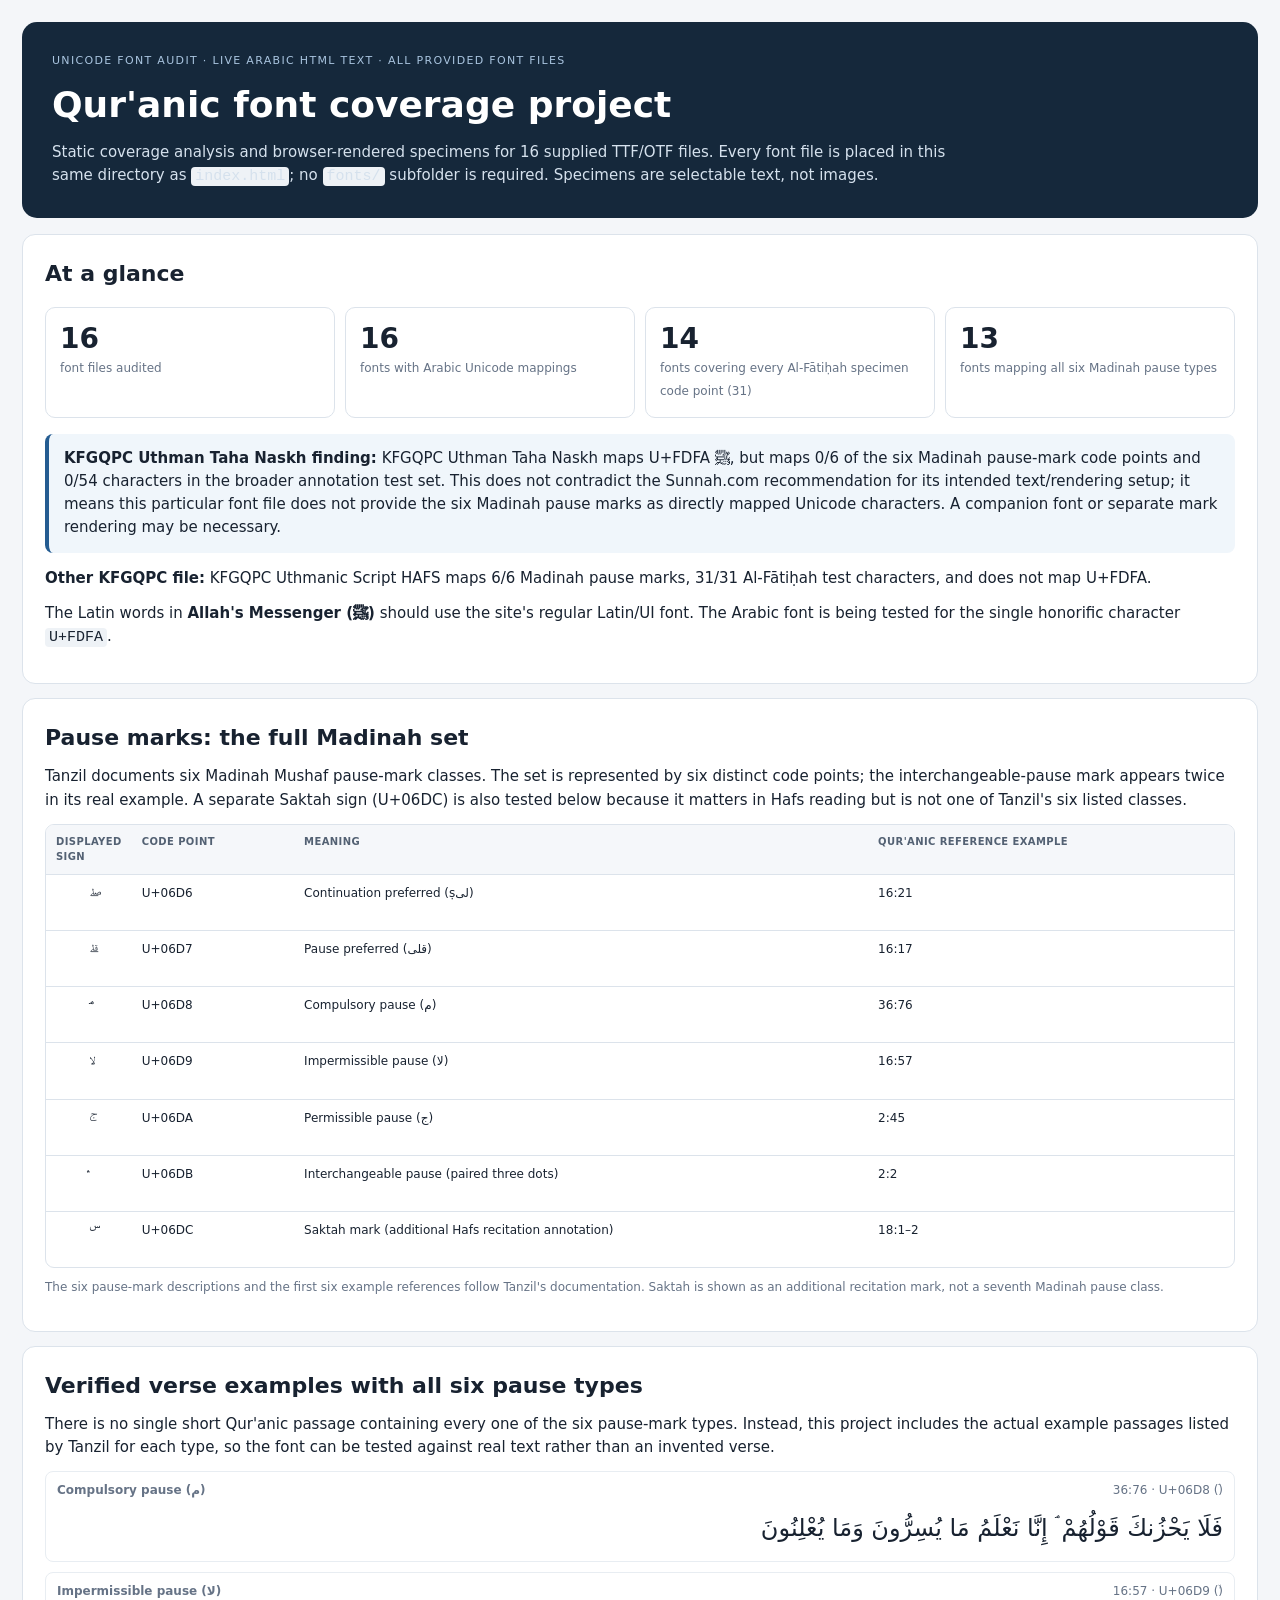
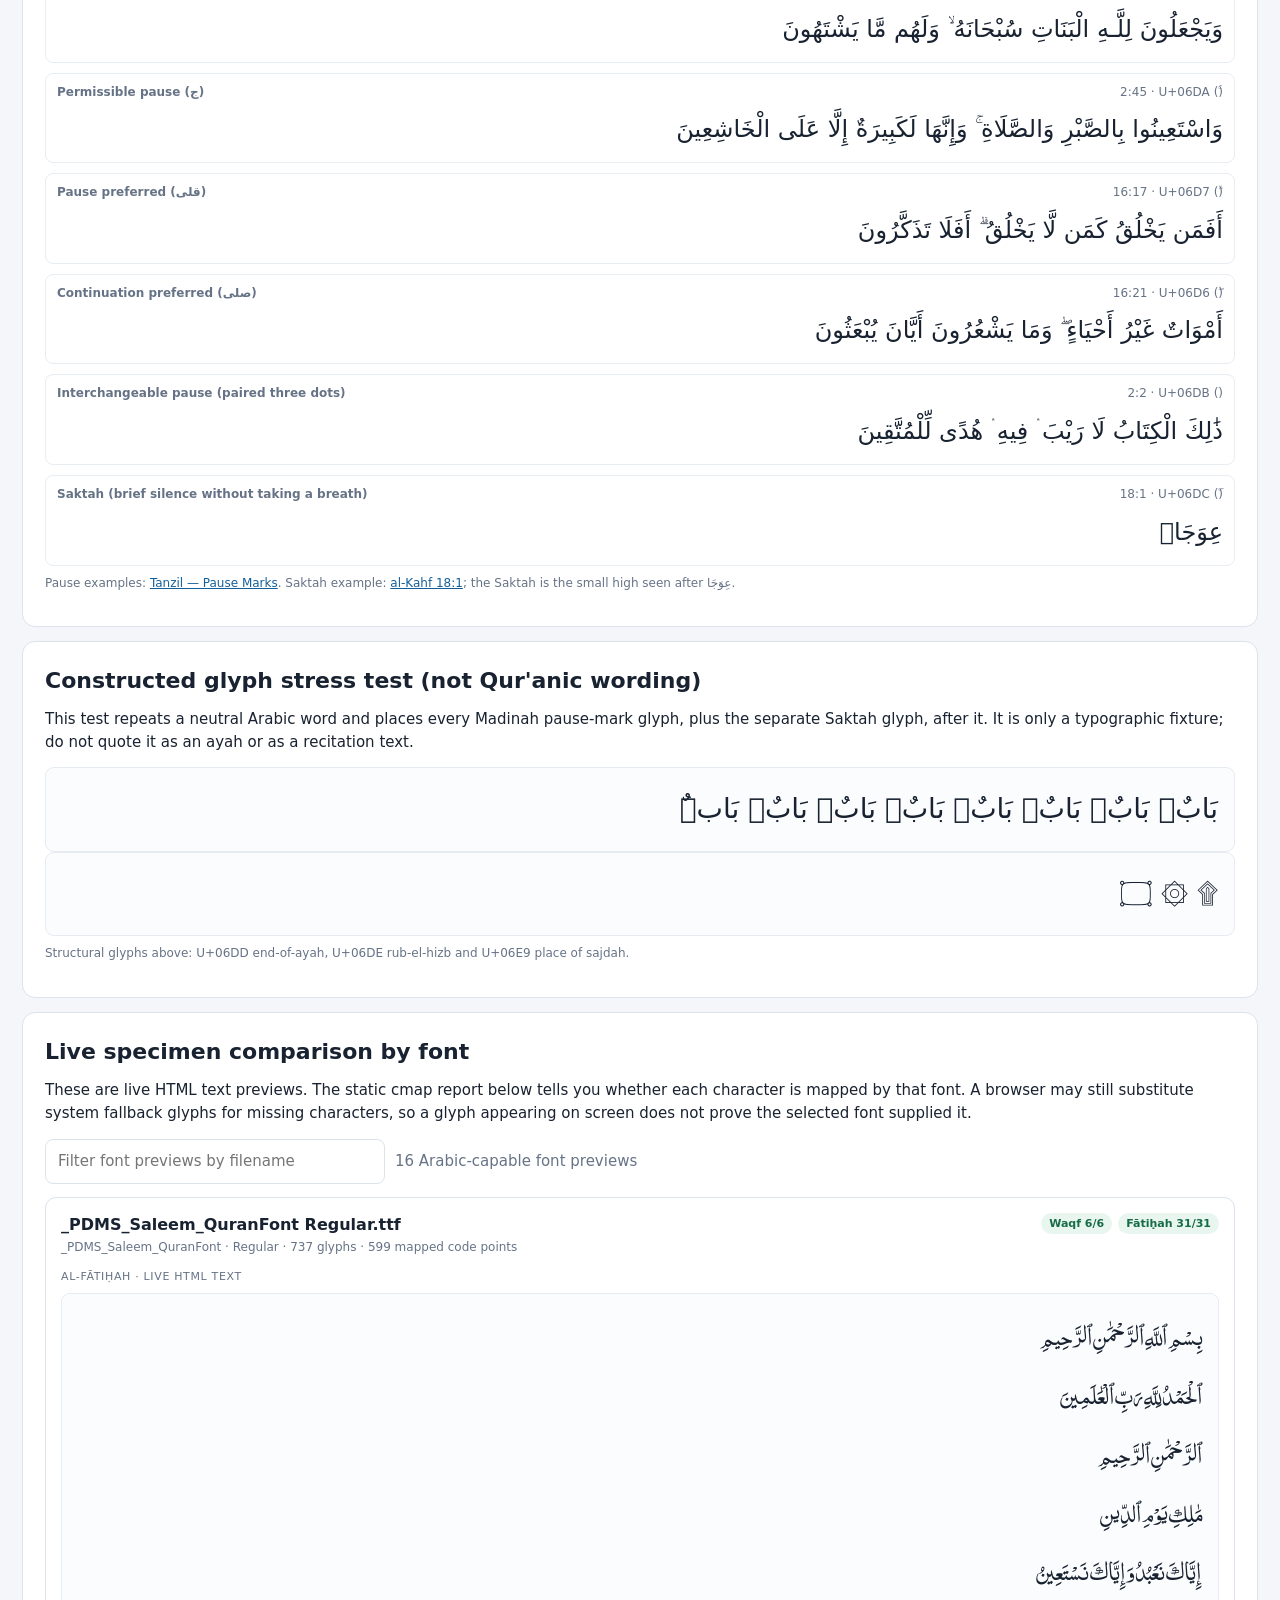
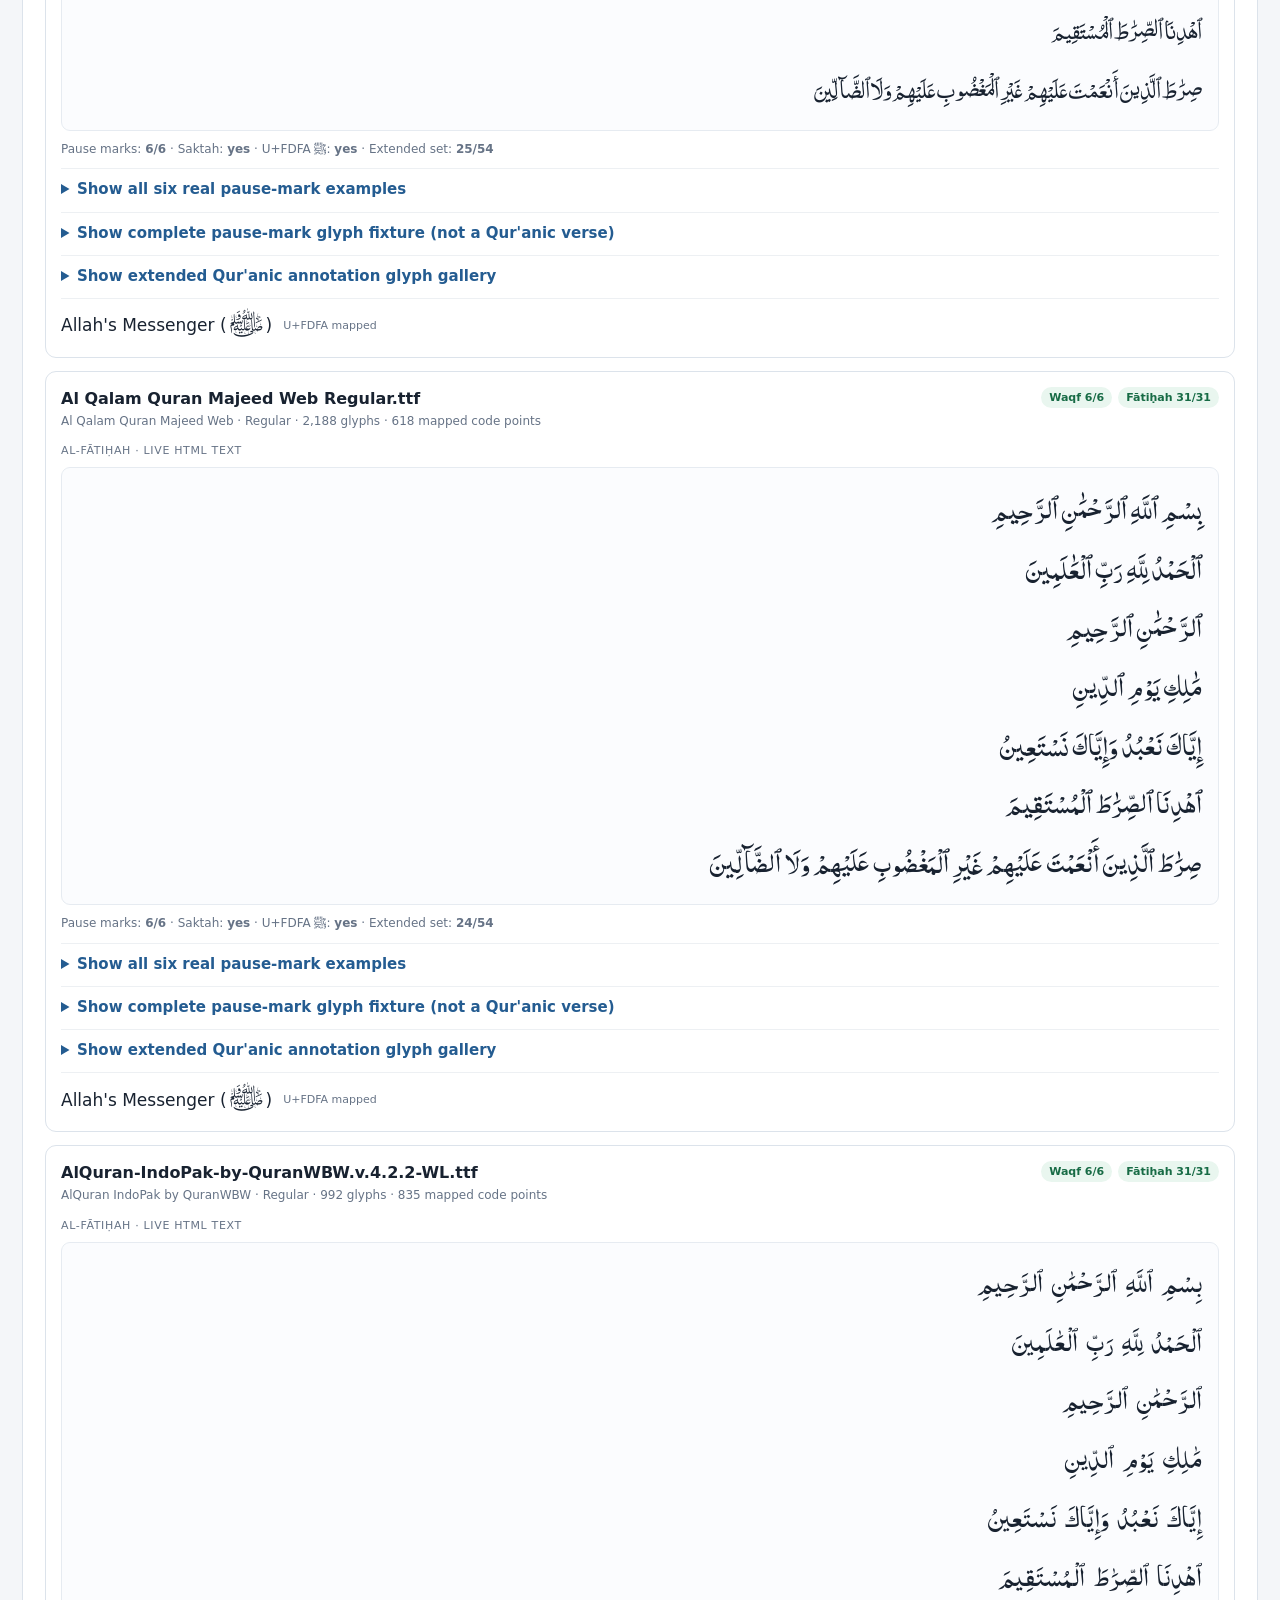
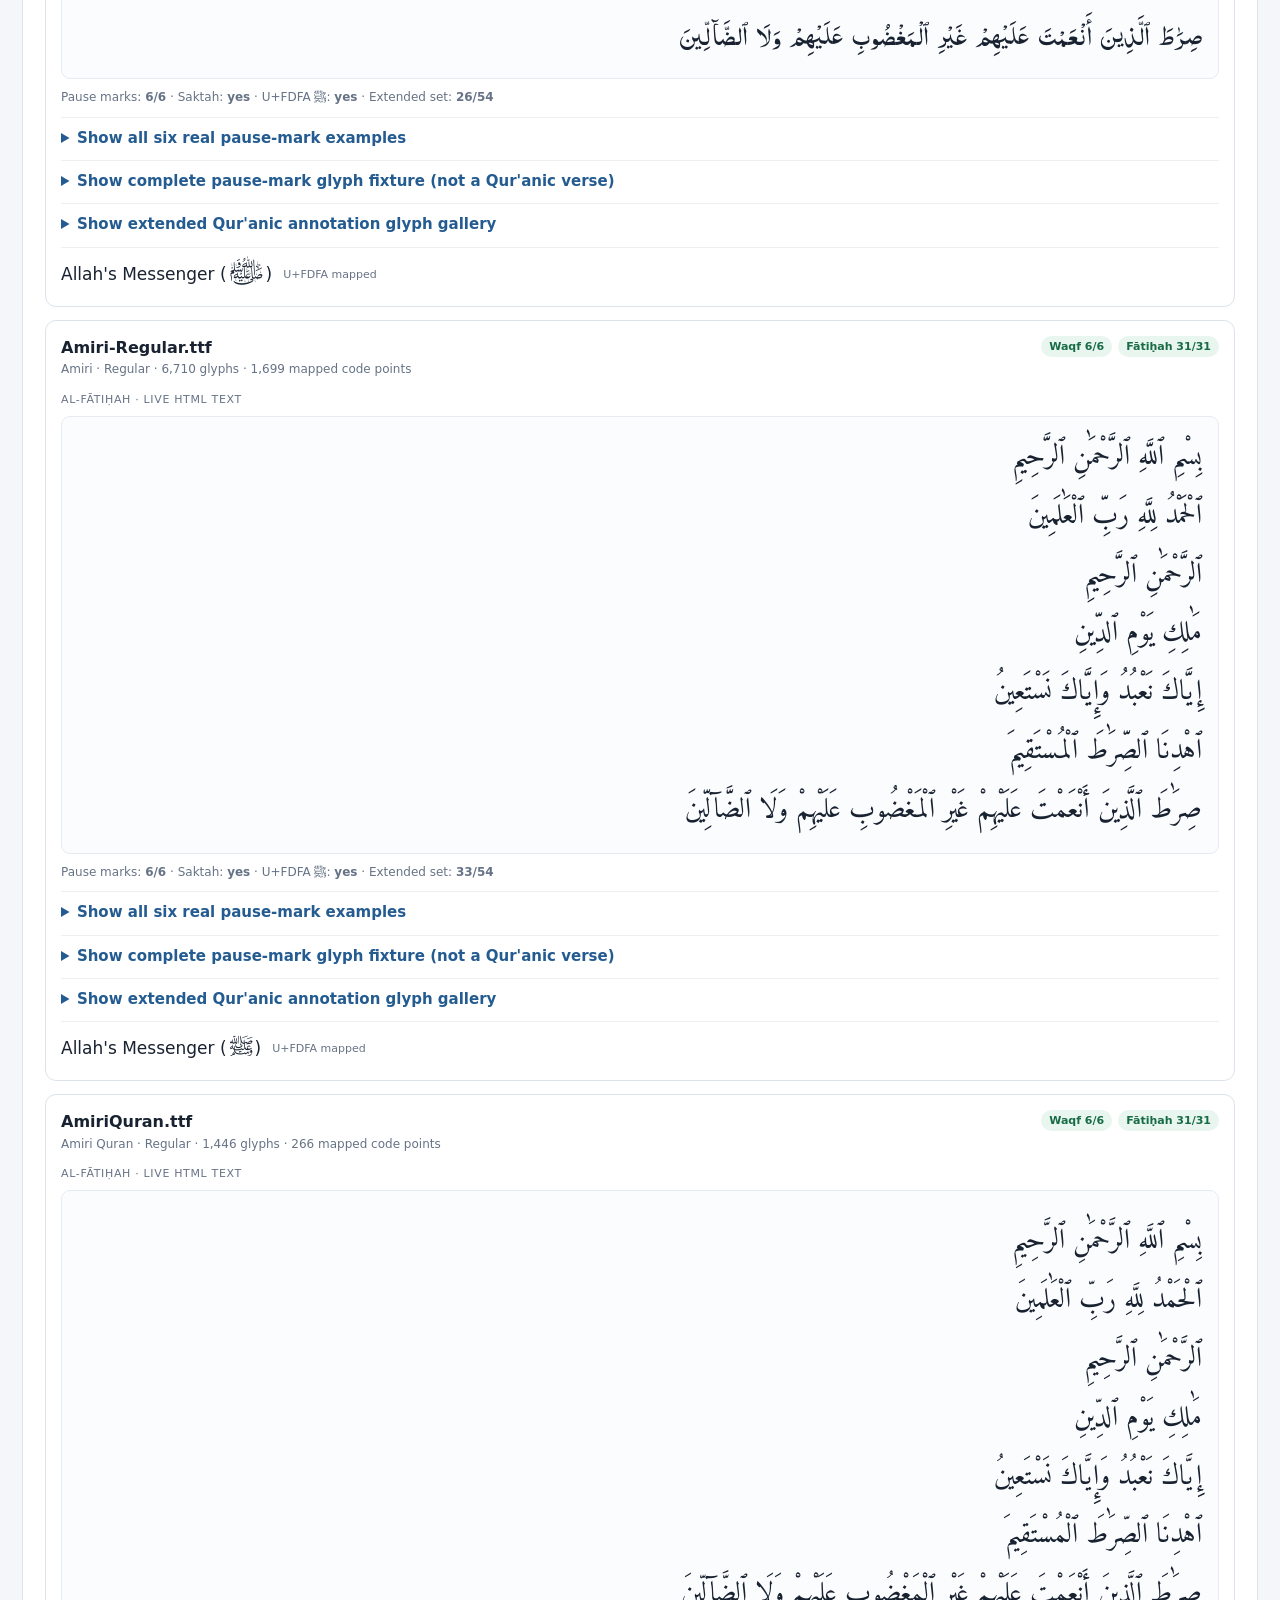
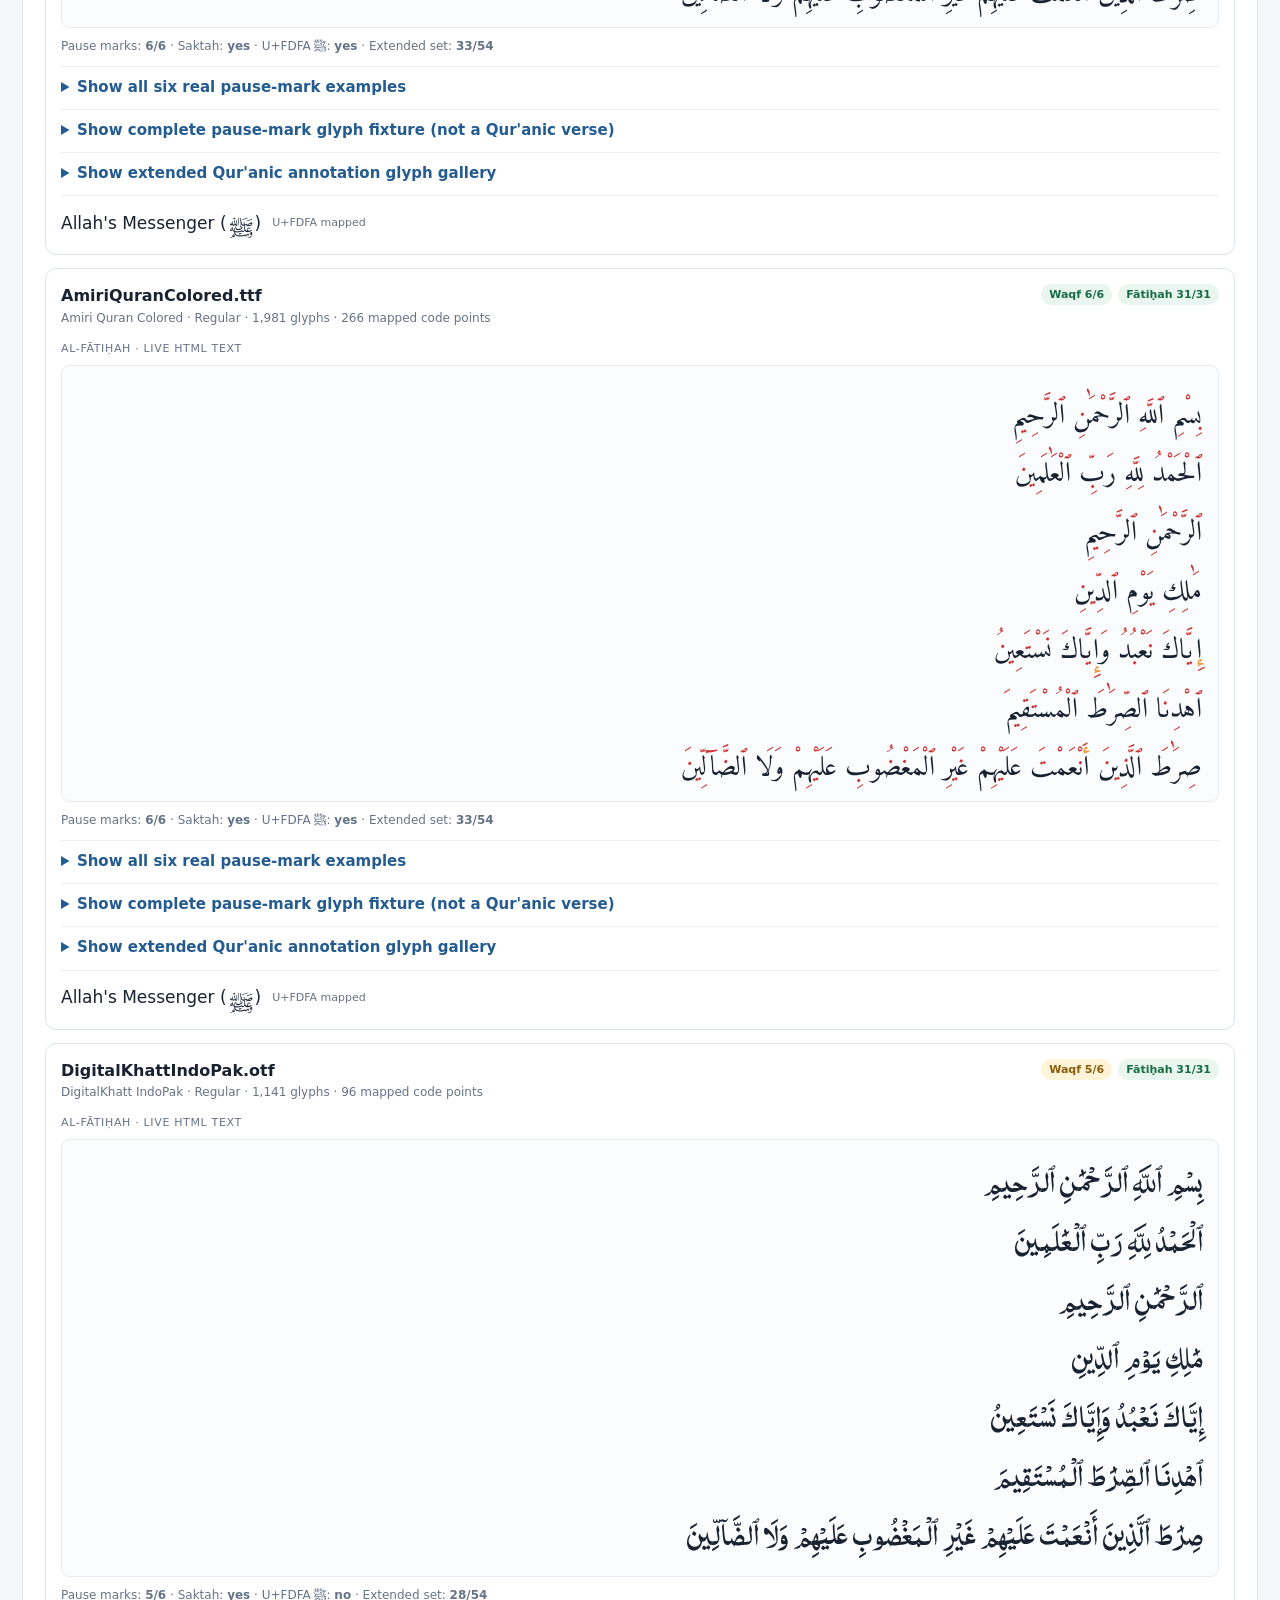
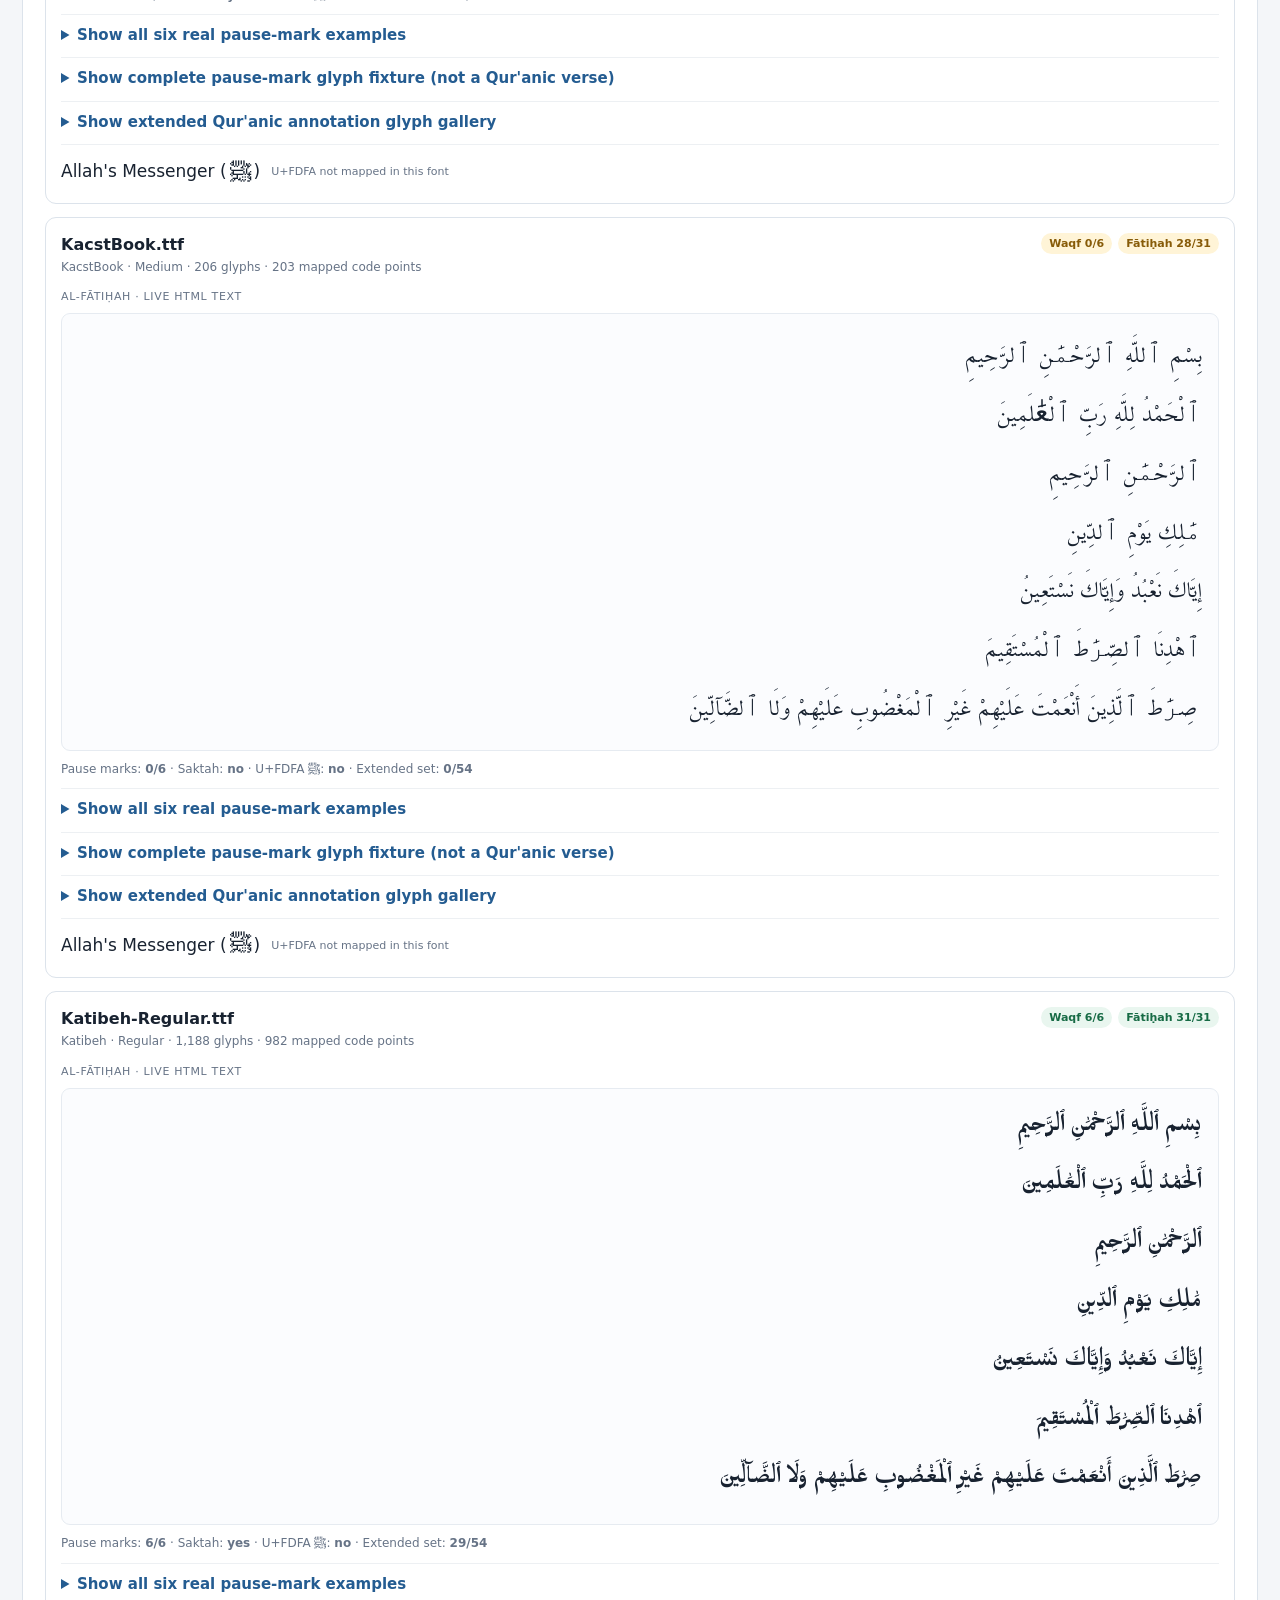
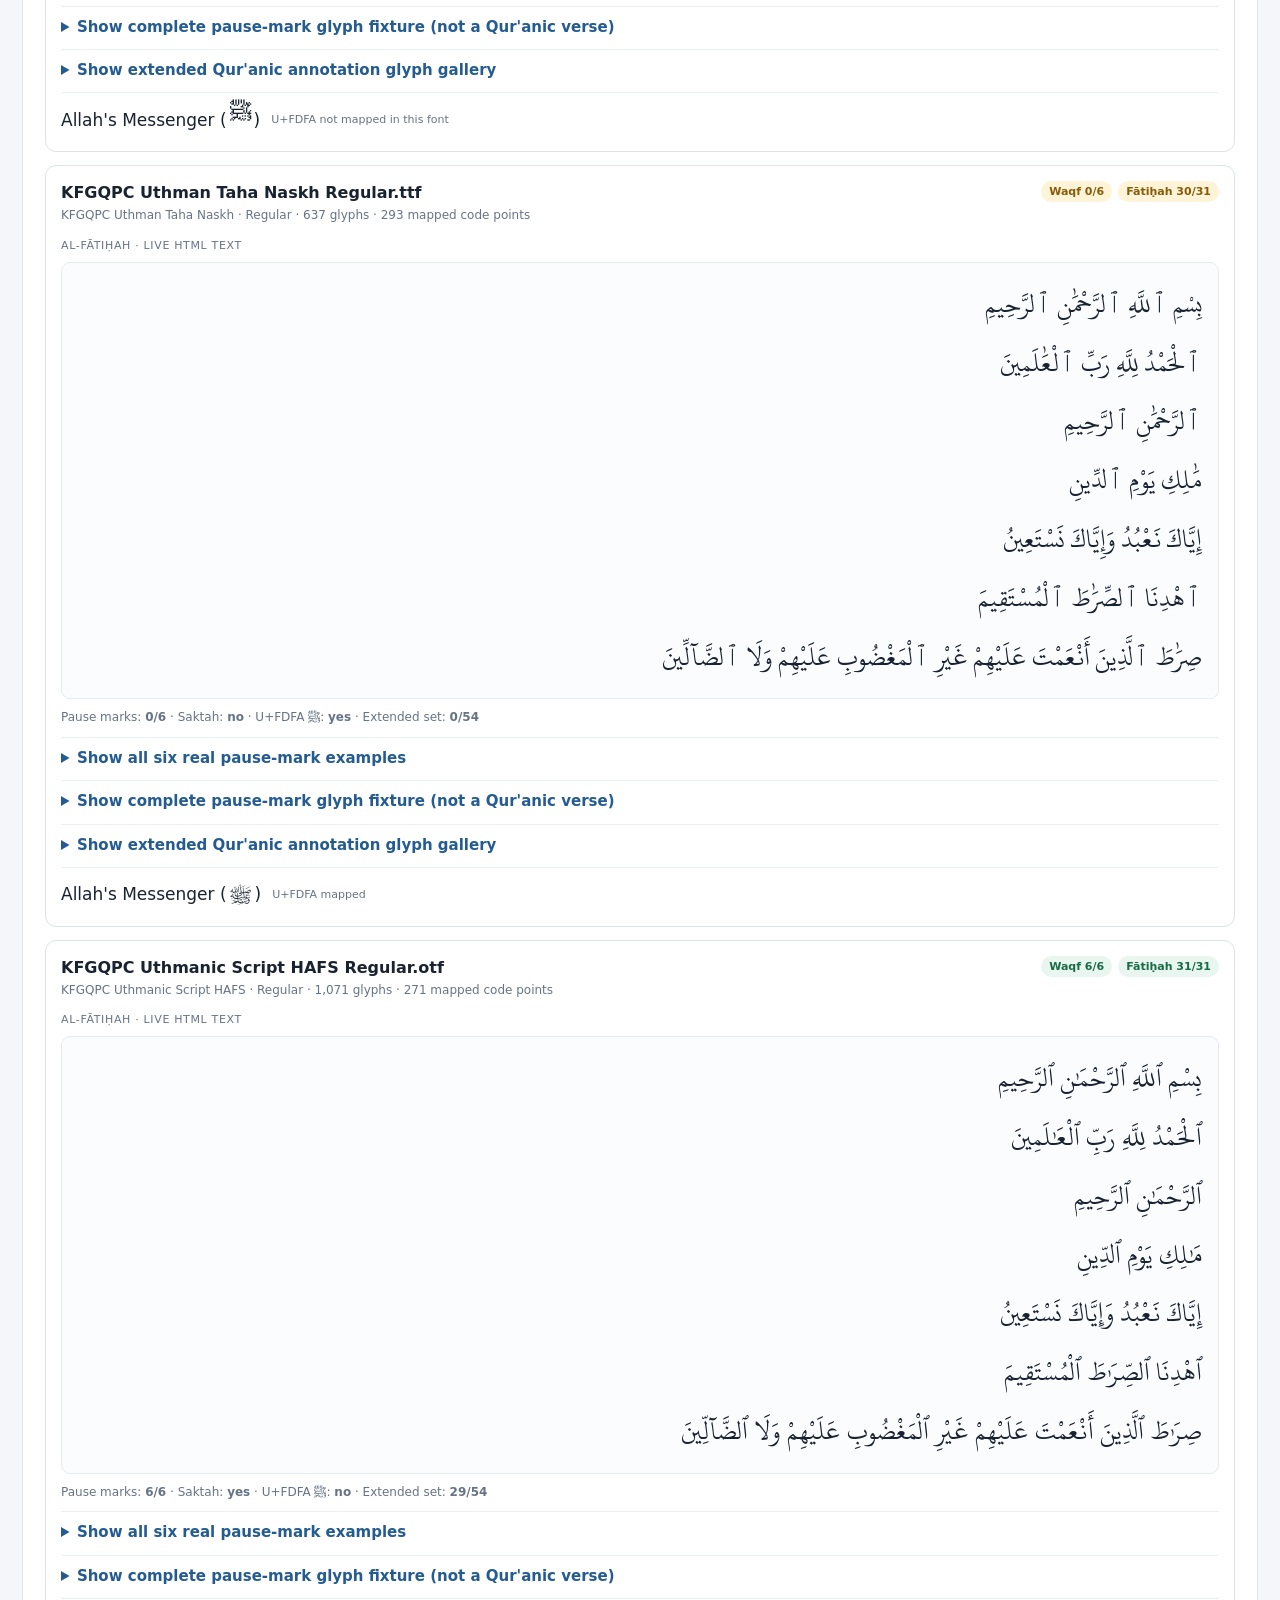
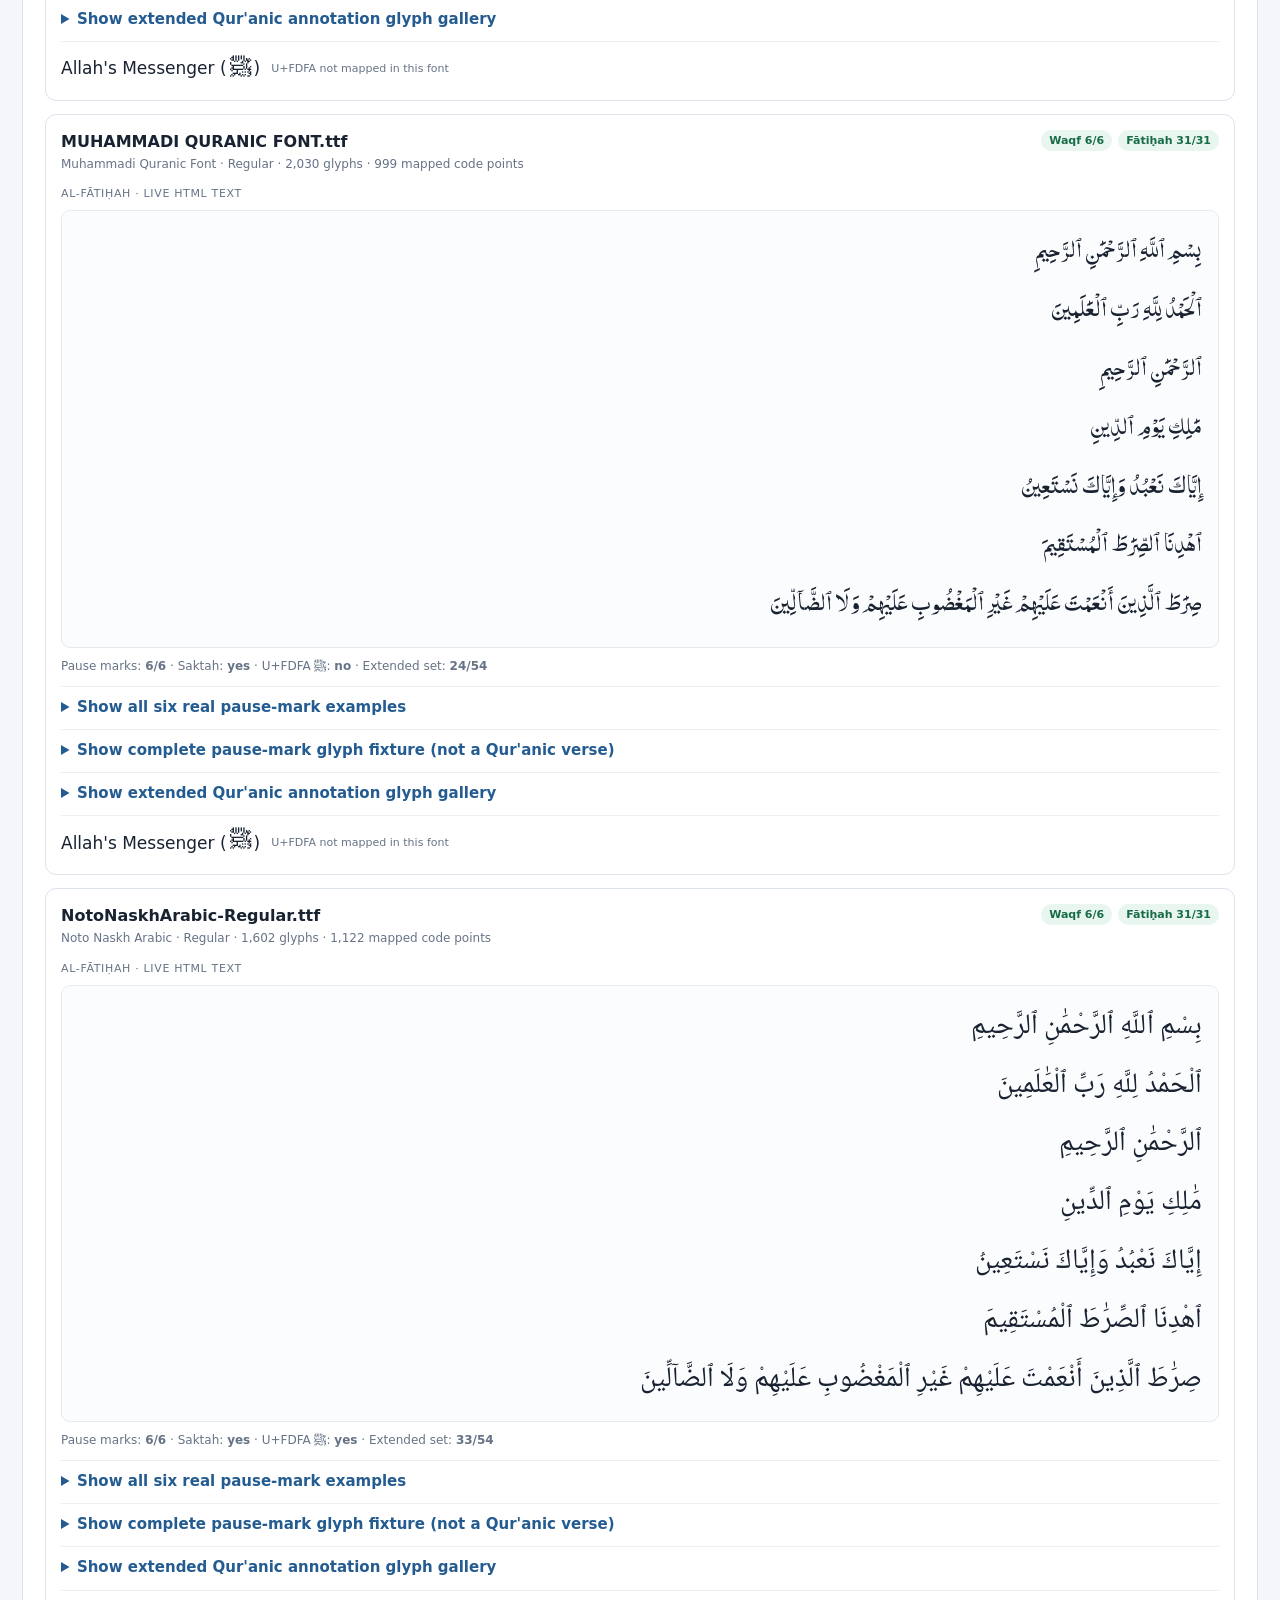
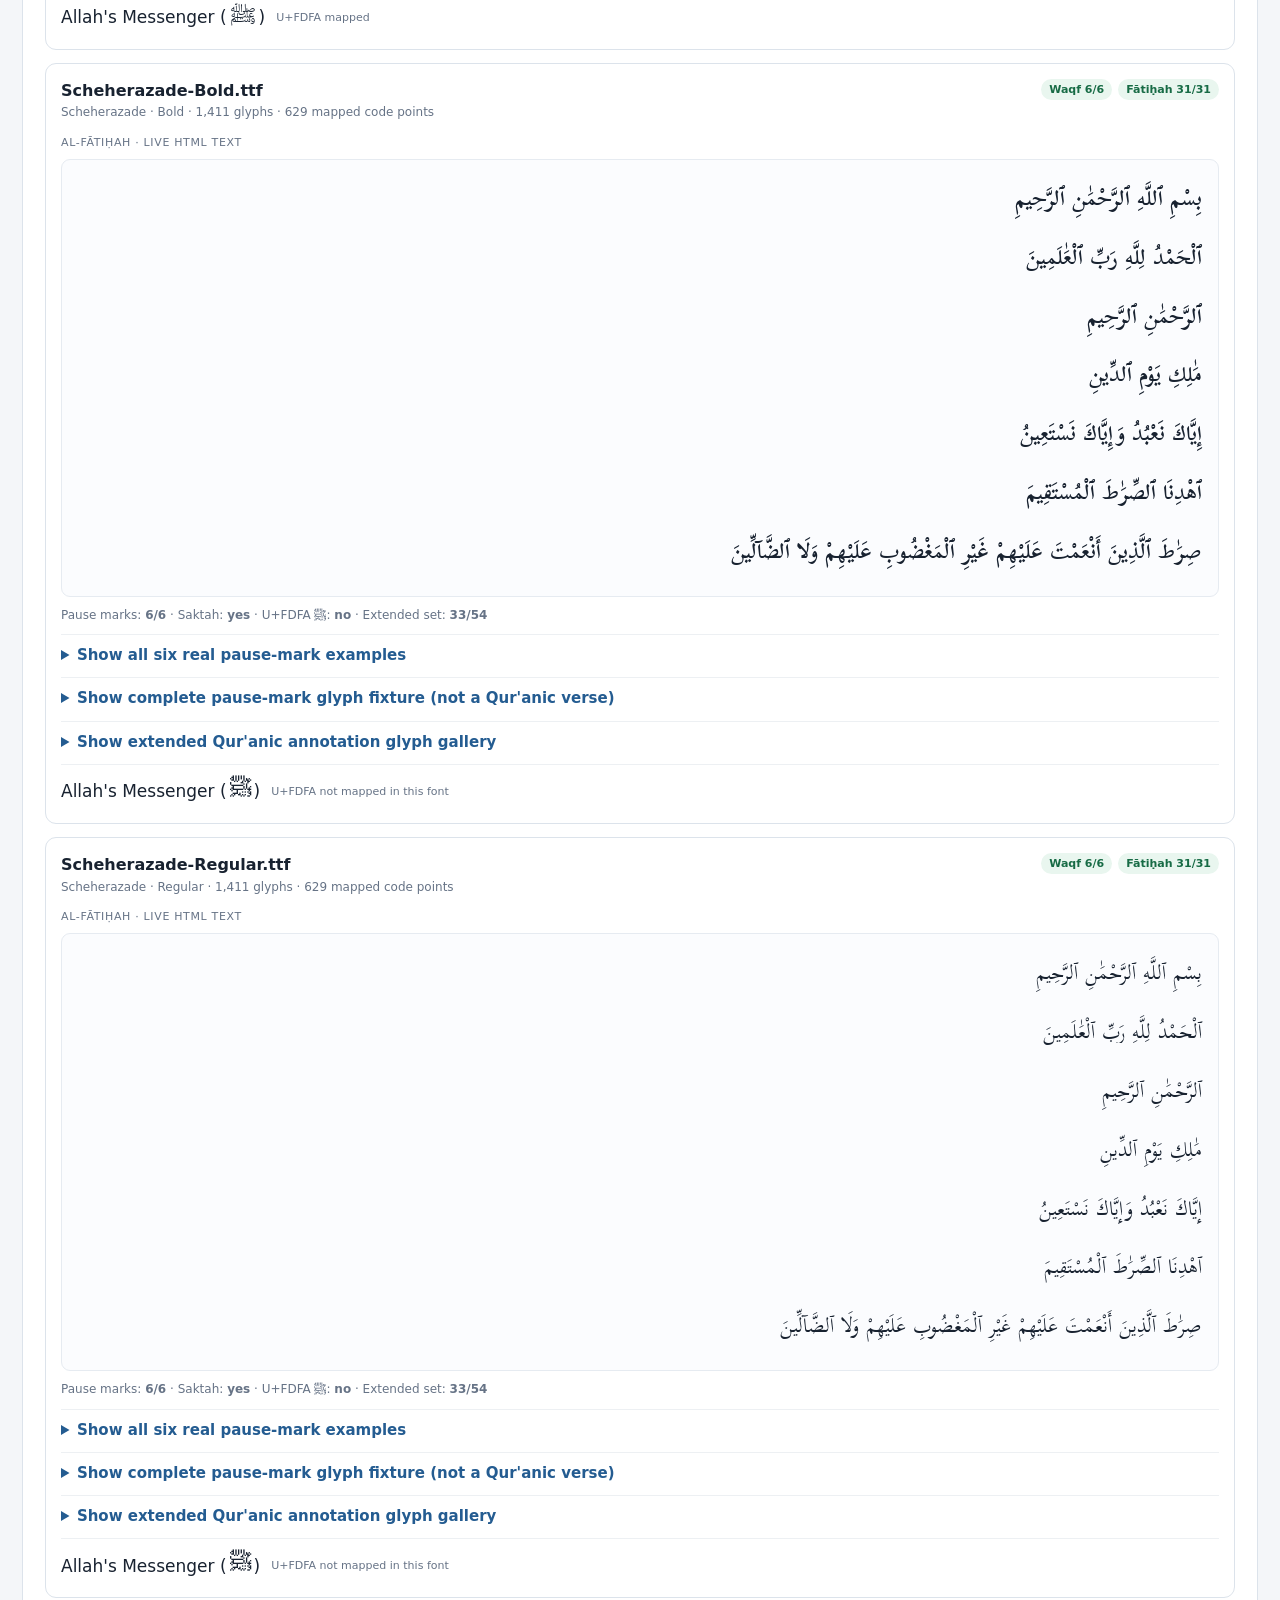
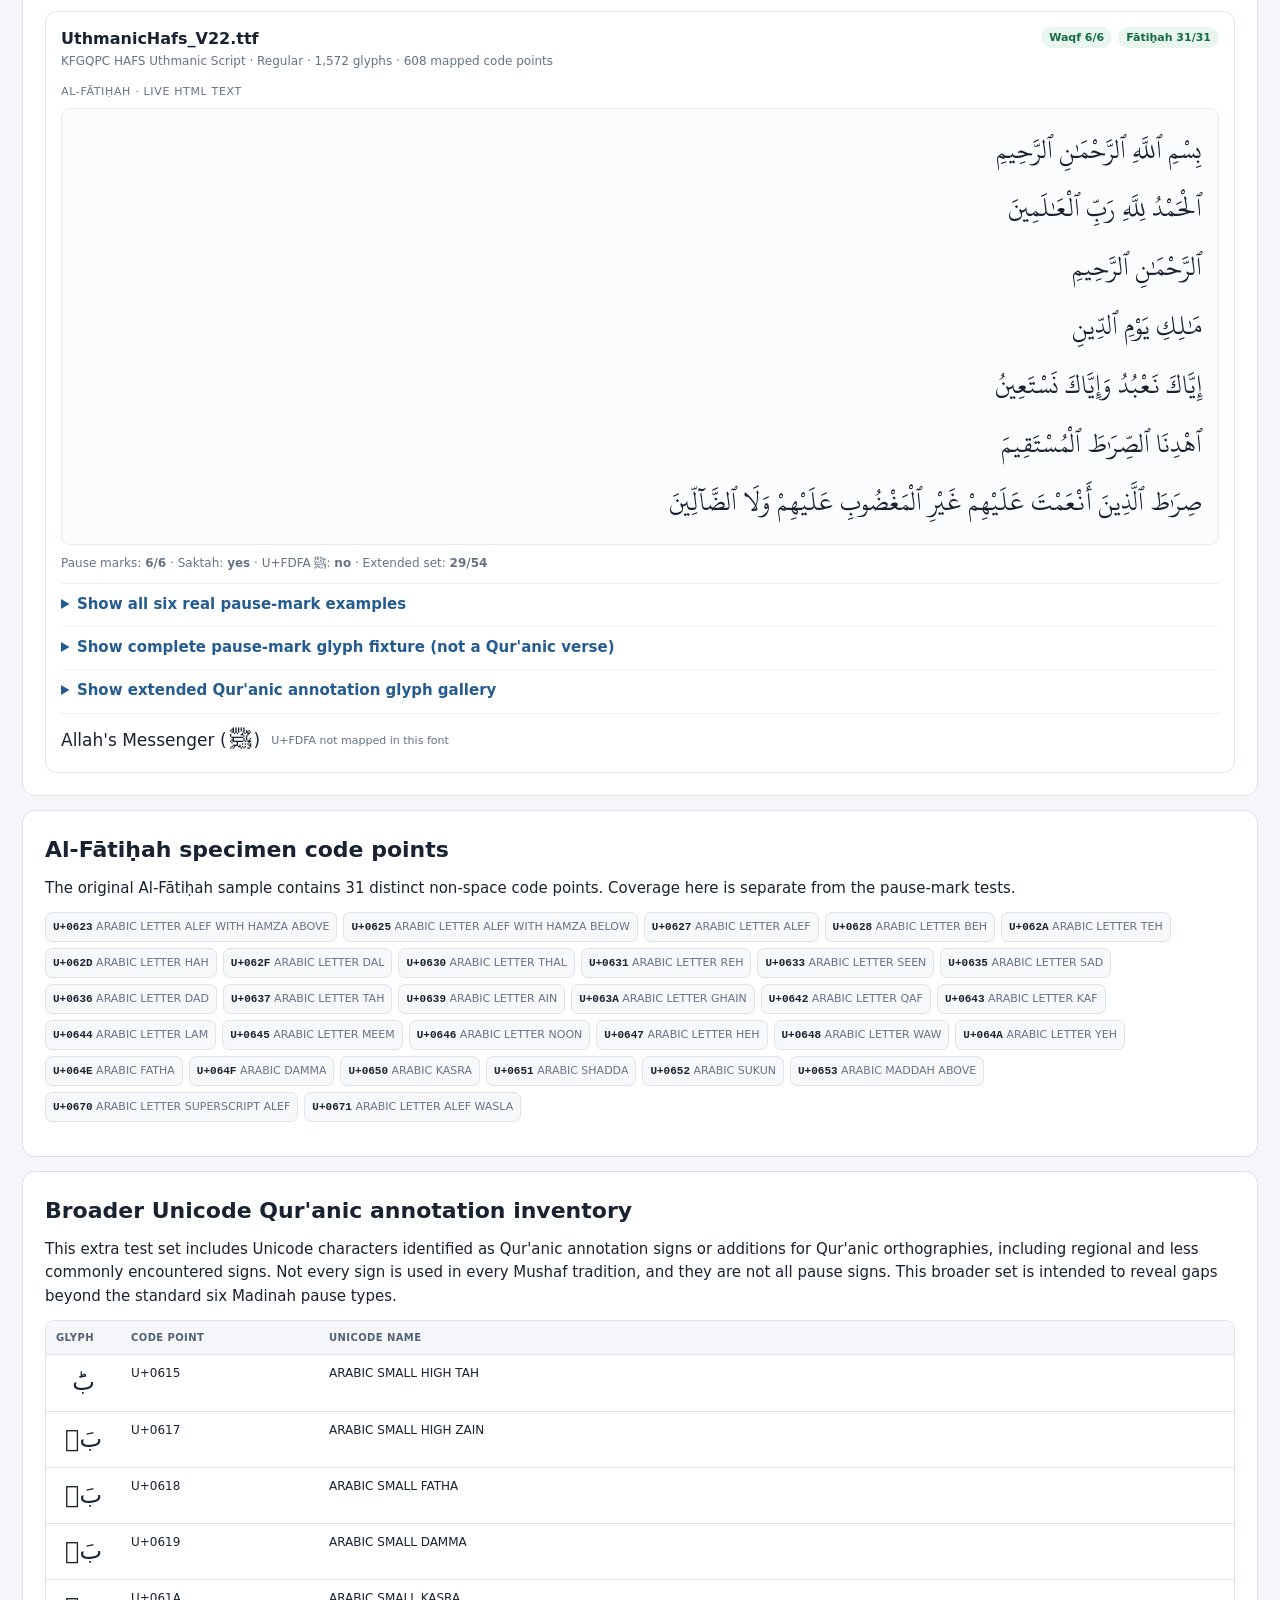
==== fonts/index.html @ 8d44e3c6 "Alhamdulillh, working on fonts" ====
<!doctype html>
<html lang="en"><head><meta charset="utf-8"><meta name="viewport" content="width=device-width,initial-scale=1"><title>Qur'anic Font & Waqf Sign Audit</title>
<style>
@font-face {
  font-family: "AuditFont1";
  src: url("_PDMS_Saleem_QuranFont%20Regular.ttf") format("truetype");
  font-style: normal;
  font-weight: 400;
  font-display: swap;
  unicode-range: U+0020-007E, U+00A0-00C1, U+00C8, U+00CB, U+00CD-00CE, U+00D3-00D4, U+00D7, U+00D9, U+00E0, U+00E2, U+00F7, U+00F9, U+00FB-00FC, U+00FF, U+0131, U+0152-0153, U+0160-0161, U+0178, U+0192, U+02C6-02C7, U+060C, U+0611, U+0613, U+0615, U+061B, U+061F, U+0621-063A, U+0640-0657, U+0660-066A, U+066D-066E, U+0670-0672, U+0674, U+0679, U+067E, U+0686, U+0688, U+0691, U+0698, U+06A4, U+06A9-06AA, U+06AF, U+06BA, U+06BE, U+06C1, U+06CC, U+06D2, U+06D4-06ED, U+06F0-06F9, U+2006, U+200C-2010, U+2013-2014, U+2018-201A, U+201C-201E, U+2020-2022, U+2024, U+2026, U+2030, U+2039-203A, U+2122, U+2421, U+25CC, U+E000-E001, U+E003-E004, U+E00E-E022, U+E811-E818, U+E820-E82D, U+E832-E836, U+FB50-FB51, U+FB56-FB59, U+FB6A-FB6D, U+FB7A-FB7D, U+FB8A-FB8B, U+FB8E-FB95, U+FBFC-FBFD, U+FC08-FC0A, U+FC0E, U+FC10, U+FC12, U+FC31-FC32, U+FC3F-FC44, U+FC4E-FC50, U+FC58-FC59, U+FC5E-FC62, U+FC6A, U+FC6D-FC70, U+FC73-FC75, U+FC8E-FC8F, U+FC91, U+FC94-FC95, U+FC9C-FC9F, U+FCA1-FCA4, U+FCA6, U+FCA8, U+FCAA, U+FCAC, U+FCB0, U+FCC9-FCD5, U+FCD8, U+FCDA-FCDD, U+FCF2-FCF4, U+FD30, U+FD3C-FD3F, U+FD88, U+FDF2, U+FDFA-FDFB, U+FDFD, U+FE70-FE72, U+FE74, U+FE76-FE8C, U+FE8E-FEFC;
}
@font-face {
  font-family: "AuditFont2";
  src: url("Al%20Qalam%20Quran%20Majeed%20Web%20Regular.ttf") format("truetype");
  font-style: normal;
  font-weight: 400;
  font-display: swap;
  unicode-range: U+0020-007E, U+00A0-00C1, U+00C8, U+00CB, U+00CD-00CE, U+00D3-00D4, U+00D7, U+00D9, U+00E0, U+00E2, U+00F7, U+00F9, U+00FB-00FC, U+00FF, U+0131, U+0152-0153, U+0160-0161, U+0178, U+0192, U+02C6-02C7, U+060C, U+0610-0611, U+0613-0615, U+061B, U+061F, U+0621-063A, U+0640-065D, U+0660-066A, U+066D-066E, U+0670-0672, U+0674, U+0679, U+067C, U+067E, U+0681, U+0685-0686, U+0688-0689, U+0691, U+0693, U+0696, U+0698, U+069A, U+06A4, U+06A9-06AB, U+06AF, U+06BA, U+06BC, U+06BE, U+06C1, U+06C3, U+06CC-06CD, U+06D0, U+06D2, U+06D4-06E4, U+06E6-06ED, U+06F0-06F9, U+200C-2011, U+2013-2014, U+2018-201A, U+201C-201E, U+2020-2022, U+2024, U+2026, U+2030, U+2039-203A, U+2122, U+2421, U+25CC, U+E000-E001, U+E003-E004, U+E00E-E022, U+E811-E818, U+E820-E82D, U+E832-E836, U+FB50-FB51, U+FB56-FB59, U+FB6A-FB6D, U+FB7A-FB7D, U+FB8A-FB8B, U+FB8E-FB95, U+FBFC-FBFD, U+FC08-FC0A, U+FC0E, U+FC10, U+FC12, U+FC31-FC32, U+FC3F-FC44, U+FC4E-FC50, U+FC58-FC59, U+FC5E-FC62, U+FC6A, U+FC6D-FC70, U+FC73-FC75, U+FC8E-FC8F, U+FC91, U+FC94-FC95, U+FC9C-FC9F, U+FCA1-FCA4, U+FCA6, U+FCA8, U+FCAA, U+FCAC, U+FCB0, U+FCC9-FCD5, U+FCD8, U+FCDA-FCDD, U+FCF2-FCF4, U+FD30, U+FD3C-FD3F, U+FD88, U+FDF2, U+FDFA-FDFB, U+FDFD, U+FE70-FE72, U+FE74, U+FE76-FE8C, U+FE8E-FEFC;
}
@font-face {
  font-family: "AuditFont3";
  src: url("AlQuran-IndoPak-by-QuranWBW.v.4.2.2-WL.ttf") format("truetype");
  font-style: normal;
  font-weight: 400;
  font-display: swap;
  unicode-range: U+0020, U+0028-0029, U+002D, U+02C6-02C7, U+060C, U+0610-0611, U+0613-0615, U+0617, U+061B, U+061F, U+0621-063A, U+0640-0657, U+065A, U+0660-066A, U+066D-066E, U+0670-0672, U+0674, U+0679, U+067C, U+067E, U+0681, U+0685-0686, U+0688-0689, U+0691, U+0693, U+0696, U+0698, U+069A, U+06A4, U+06A9-06AB, U+06BA, U+06BC, U+06BE, U+06C1, U+06C3, U+06CC-06CD, U+06D0, U+06D2, U+06D4-06ED, U+06F0-06F9, U+200C-2011, U+2013-2014, U+2421, U+25CC, U+E000-E001, U+E003-E004, U+E00E-E023, U+E811-E818, U+E820-E82D, U+E835-E836, U+F500-F61F, U+F631-F63E, U+F64A-F660, U+F662-F69A, U+F73A-F73C, U+FB50-FB51, U+FB56-FB59, U+FB6A-FB6D, U+FB7A-FB7D, U+FB8A-FB8B, U+FB8E-FB95, U+FBFC-FBFD, U+FC08-FC0A, U+FC0E, U+FC10, U+FC12, U+FC31-FC32, U+FC3F-FC44, U+FC4E-FC50, U+FC58-FC59, U+FC5E-FC62, U+FC6A, U+FC6D-FC70, U+FC73-FC75, U+FC8E-FC8F, U+FC91, U+FC94-FC95, U+FC9C-FC9F, U+FCA1-FCA4, U+FCA6, U+FCA8, U+FCAA, U+FCAC, U+FCB0, U+FCC9-FCD5, U+FCD8, U+FCDA-FCDD, U+FCF2-FCF4, U+FD30, U+FD3C-FD3F, U+FD88, U+FDF2, U+FDFA-FDFB, U+FDFD, U+FE70-FE72, U+FE74, U+FE76-FE8C, U+FE8E-FEFC;
}
@font-face {
  font-family: "AuditFont4";
  src: url("Amiri-Regular.ttf") format("truetype");
  font-style: normal;
  font-weight: 400;
  font-display: swap;
  unicode-range: U+0020-007E, U+00A0-017F, U+01E6-01E7, U+0237, U+02BB-02BC, U+02BE-02BF, U+02C6-02C7, U+02D8-02DD, U+0300-0308, U+030A, U+030C, U+0312, U+0315, U+0325-0328, U+0600-0604, U+0606-06FF, U+0750-077F, U+0890-0891, U+08A0, U+08AC, U+08B6-08BD, U+08D1, U+08E4-08FE, U+1E02-1E03, U+1E0A-1E11, U+1E1E-1E1F, U+1E24-1E25, U+1E28-1E2B, U+1E40-1E41, U+1E56-1E57, U+1E60-1E63, U+1E6A-1E6F, U+1E80-1E85, U+1E92-1E93, U+1E96-1E97, U+1EF2-1EF3, U+2000-2015, U+2018-2022, U+2024, U+2026, U+2028-2030, U+2032-2033, U+2038-203A, U+203E, U+2042, U+2044, U+204F, U+2070, U+2074-2079, U+20AC, U+2212-2213, U+2215, U+221A, U+25CC, U+2E41, U+FB50-FBC1, U+FBD3-FD3F, U+FD50-FD8F, U+FD92-FDC7, U+FDF0-FDFD, U+FE70-FE72, U+FE74, U+FE76-FEFC, U+FEFF, U+1EE00-1EE03, U+1EE05-1EE1F, U+1EE21-1EE22, U+1EE24, U+1EE27, U+1EE29-1EE32, U+1EE34-1EE37, U+1EE39, U+1EE3B, U+1EE42, U+1EE47, U+1EE49, U+1EE4B, U+1EE4D-1EE4F, U+1EE51-1EE52, U+1EE54, U+1EE57, U+1EE59, U+1EE5B, U+1EE5D, U+1EE5F, U+1EE61-1EE62, U+1EE64, U+1EE67-1EE6A, U+1EE6C-1EE72, U+1EE74-1EE77, U+1EE79-1EE7C, U+1EE7E, U+1EE80-1EE89, U+1EE8B-1EE9B, U+1EEA1-1EEA3, U+1EEA5-1EEA9, U+1EEAB-1EEBB, U+1EEF0-1EEF1;
}
@font-face {
  font-family: "AuditFont5";
  src: url("AmiriQuran.ttf") format("truetype");
  font-style: normal;
  font-weight: 400;
  font-display: swap;
  unicode-range: U+0020-007E, U+00A0, U+00A2-00A3, U+00A5, U+00A9, U+00AB, U+00AE, U+00B0, U+00B7, U+00BB, U+00D7, U+00F7, U+0305, U+030A, U+0325, U+060C, U+0615, U+0617-061B, U+061E-061F, U+0621-063A, U+0640-0658, U+065C, U+0660-0669, U+066E-0671, U+067A, U+06A1, U+06BA, U+06CC, U+06D6-06ED, U+06F0-06F9, U+08F0-08F3, U+2000-200F, U+2013-2014, U+2018-2019, U+201C-201D, U+2022, U+2026, U+2028-202F, U+20AC, U+2212, U+25CC, U+FD3E-FD3F, U+FDFA, U+FDFD;
}
@font-face {
  font-family: "AuditFont6";
  src: url("AmiriQuranColored.ttf") format("truetype");
  font-style: normal;
  font-weight: 400;
  font-display: swap;
  unicode-range: U+0020-007E, U+00A0, U+00A2-00A3, U+00A5, U+00A9, U+00AB, U+00AE, U+00B0, U+00B7, U+00BB, U+00D7, U+00F7, U+0305, U+030A, U+0325, U+060C, U+0615, U+0617-061B, U+061E-061F, U+0621-063A, U+0640-0658, U+065C, U+0660-0669, U+066E-0671, U+067A, U+06A1, U+06BA, U+06CC, U+06D6-06ED, U+06F0-06F9, U+08F0-08F3, U+2000-200F, U+2013-2014, U+2018-2019, U+201C-201D, U+2022, U+2026, U+2028-202F, U+20AC, U+2212, U+25CC, U+FD3E-FD3F, U+FDFA, U+FDFD;
}
@font-face {
  font-family: "AuditFont7";
  src: url("DigitalKhattIndoPak.otf") format("opentype");
  font-style: normal;
  font-weight: 400;
  font-display: swap;
  unicode-range: U+000A, U+0020, U+034F, U+0614-0615, U+0617, U+0621-063A, U+0640-0657, U+0660-0669, U+0670-0671, U+06D6, U+06D8-06DF, U+06E2, U+06E6, U+06E8-06E9, U+06ED, U+089C, U+08D5-08D7, U+08D9, U+08DB, U+08DD-08DF, U+08E2, U+08F0-08F2, U+200D;
}
@font-face {
  font-family: "AuditFont8";
  src: url("KacstBook.ttf") format("truetype");
  font-style: normal;
  font-weight: 500;
  font-display: swap;
  unicode-range: U+0020, U+060C, U+061B, U+061F, U+0621-063A, U+0640-0652, U+0660-066A, U+066D, U+06F9, U+FC5E-FC62, U+FD3E-FD3F, U+FDF2, U+FE70, U+FE72, U+FE74, U+FE76, U+FE78, U+FE7A, U+FE7C, U+FE7E, U+FE80-FEFC;
}
@font-face {
  font-family: "AuditFont9";
  src: url("Katibeh-Regular.ttf") format("truetype");
  font-style: normal;
  font-weight: 400;
  font-display: swap;
  unicode-range: U+0000, U+000D, U+0020-007E, U+00A0-0148, U+014A-017E, U+0192, U+01FC-01FF, U+0218-021B, U+0237, U+02C6-02C7, U+02D8-02DD, U+0300-0304, U+0306-0308, U+030A-030C, U+0312, U+0326-0328, U+0335-0338, U+0394, U+03A9, U+03BC, U+03C0, U+0600-0604, U+0606-060C, U+060E-0617, U+061B, U+061F-0656, U+0658-0673, U+0675-06BE, U+06C1-06E4, U+06E6-06FF, U+0750-077F, U+08A0, U+08A2-08AB, U+08E4-08E9, U+08F0-08F6, U+1E80-1E85, U+1EF2-1EF3, U+200C-200F, U+2013-2014, U+2018-201A, U+201C-201E, U+2020-2022, U+2026, U+202A-202E, U+2030, U+2039-203A, U+2044, U+20A3-20A4, U+20AC, U+2113, U+2122, U+2126, U+212E, U+2153-2154, U+215B-215E, U+2202, U+2206, U+220F, U+2211-2212, U+221A, U+221E, U+222B, U+2248, U+2260, U+2264-2265, U+25A0-25A3, U+25C7-25CA, U+25EF, U+F8FF, U+FB01-FB02, U+FB51, U+FB53-FB55, U+FB57-FB59, U+FB5B-FB5D, U+FB5F-FB61, U+FB63-FB65, U+FB67-FB69, U+FB6B-FB6D, U+FB6F-FB71, U+FB73-FB75, U+FB77-FB79, U+FB7B-FB7D, U+FB7F-FB81, U+FB83, U+FB85, U+FB87, U+FB89, U+FB8B, U+FB8D, U+FB8F-FB91, U+FB93-FB95, U+FB97-FB99, U+FB9B-FB9D, U+FB9F, U+FBA1-FBA3, U+FBA7-FBA9, U+FBAB-FBAD, U+FBAF, U+FBB1-FBBF, U+FBC1, U+FBD4-FBD6, U+FBD8, U+FBDA, U+FBDC, U+FBDF, U+FBE1, U+FBE3, U+FBE5-FBE9, U+FBFD-FBFF, U+FC18, U+FC1F, U+FC21, U+FC2A, U+FC3B, U+FC3D, U+FC40, U+FC42-FC43, U+FC49, U+FC53, U+FC5B-FC5D, U+FC81, U+FC83, U+FC86, U+FC90, U+FCAA, U+FCB0, U+FCB3, U+FCBB, U+FCC7, U+FCCA, U+FCCC-FCCD, U+FCD1, U+FCD9, U+FCEB, U+FCF5, U+FCF7, U+FCFB, U+FCFF, U+FD05, U+FD0E-FD0F, U+FD13, U+FD17, U+FD1B, U+FD21, U+FD2A-FD2B, U+FD3C-FD3F, U+FDFC, U+FE82, U+FE84, U+FE86, U+FE88, U+FE8A-FE8C, U+FE8E, U+FE90-FE92, U+FE94, U+FE96-FE98, U+FE9A-FE9C, U+FE9E-FEA0, U+FEA2-FEA4, U+FEA6-FEA8, U+FEAA, U+FEAC, U+FEAE, U+FEB0, U+FEB2-FEB4, U+FEB6-FEB8, U+FEBA-FEBC, U+FEBE-FEC0, U+FEC2-FEC4, U+FEC6-FEC8, U+FECA-FECC, U+FECE-FED0, U+FED2-FED4, U+FED6-FED8, U+FEDA-FEDC, U+FEDE-FEE0, U+FEE2-FEE4, U+FEE6-FEE8, U+FEEA-FEEC, U+FEEE, U+FEF0, U+FEF2-FEFE;
}
@font-face {
  font-family: "AuditFont10";
  src: url("KFGQPC%20Uthman%20Taha%20Naskh%20Regular.ttf") format("truetype");
  font-style: normal;
  font-weight: 400;
  font-display: swap;
  unicode-range: U+0020-003E, U+005B-005D, U+007B, U+007D, U+00AB, U+00B0, U+00B6-00B7, U+00BB, U+00D7, U+00F7, U+0601, U+060C, U+0610-0613, U+061B, U+061E-061F, U+0621-063A, U+0640-0655, U+0660-066A, U+066E, U+0670, U+0679, U+067E, U+0686, U+0688, U+0691, U+0698, U+06A9, U+06AF, U+06BA, U+06BE, U+06C1, U+06CC, U+06D2, U+06F0-06F9, U+200C-200F, U+2018-2019, U+201C-201D, U+2039-203A, U+F00A-F026, U+FB57-FB59, U+FB67-FB69, U+FB7B-FB7D, U+FB89, U+FB8B, U+FB8D, U+FB8F-FB91, U+FB93-FB95, U+FB9F, U+FBA7-FBA9, U+FBAF, U+FBE8-FBE9, U+FD3E-FD3F, U+FDF2, U+FDFA, U+FE82, U+FE84, U+FE86, U+FE88, U+FE8A-FE8C, U+FE8E, U+FE90-FE92, U+FE94, U+FE96-FE98, U+FE9A-FE9C, U+FE9E-FEA0, U+FEA2-FEA4, U+FEA6-FEA8, U+FEAA, U+FEAC, U+FEAE, U+FEB0, U+FEB2-FEB4, U+FEB6-FEB8, U+FEBA-FEBC, U+FEBE-FEC0, U+FEC2-FEC4, U+FEC6-FEC8, U+FECA-FECC, U+FECE-FED0, U+FED2-FED4, U+FED6-FED8, U+FEDA-FEDC, U+FEDE-FEE0, U+FEE2-FEE4, U+FEE6-FEE8, U+FEEA-FEEC, U+FEEE, U+FEF0, U+FEF2-FEFC;
}
@font-face {
  font-family: "AuditFont11";
  src: url("KFGQPC%20Uthmanic%20Script%20HAFS%20Regular.otf") format("opentype");
  font-style: normal;
  font-weight: 400;
  font-display: swap;
  unicode-range: U+0020, U+0030-0039, U+0600-06FF, U+200C-200F;
}
@font-face {
  font-family: "AuditFont12";
  src: url("MUHAMMADI%20QURANIC%20FONT.ttf") format("truetype");
  font-style: normal;
  font-weight: 400;
  font-display: swap;
  unicode-range: U+0001, U+0020-007E, U+00A0-00AC, U+00AE-00B4, U+00B6, U+00B8-017F, U+0192, U+01FA-01FF, U+0218-0219, U+02BC, U+02C6-02C7, U+02D8-02DD, U+0323, U+0326, U+060C, U+061B, U+061F, U+0621-063A, U+0640-0657, U+0660-066B, U+066D, U+0670-06ED, U+06F0-06FE, U+1E0C-1E0D, U+1E24-1E25, U+1E62-1E63, U+1E6C-1E6D, U+1E80-1E85, U+1E92, U+1EF2-1EF3, U+200C-200F, U+2013-2014, U+2018-201A, U+201C-201E, U+2020-2022, U+2026, U+2030, U+2039-203A, U+2074, U+20AC, U+2122, U+2212, U+2215, U+25CC, U+FB00-FB04, U+FB51, U+FB53-FB55, U+FB57-FB59, U+FB5B-FB5D, U+FB5F-FB61, U+FB63-FB65, U+FB68-FB69, U+FB6B-FB6D, U+FB6F-FB71, U+FB73-FB75, U+FB77-FB79, U+FB7B-FB7D, U+FB7F-FB81, U+FB83, U+FB85, U+FB87, U+FB89, U+FB8B, U+FB8D, U+FB8F-FB91, U+FB93-FB95, U+FB97-FB99, U+FB9F, U+FBA1, U+FBA5, U+FBA7-FBA9, U+FBAB-FBAD, U+FBAF, U+FBB1, U+FBD4-FBD6, U+FBD8, U+FBDA, U+FBDC, U+FBDF, U+FBE1, U+FBE3, U+FBE5, U+FBE8-FBE9, U+FBFD-FC25, U+FC29-FC37, U+FC3B-FC44, U+FC48-FC5A, U+FC64-FC7B, U+FC80-FC88, U+FC8A-FC8F, U+FC91-FCB7, U+FCBA-FCC3, U+FCC7-FCD8, U+FCDA-FCDE, U+FCE0, U+FCE2, U+FCE4, U+FCE6, U+FCEB-FCEC, U+FCEF, U+FCF1, U+FCFB-FCFE, U+FD05-FD10, U+FD17-FD1A, U+FD21-FD24, U+FD29-FD30, U+FD3E-FD3F, U+FD86, U+FD88, U+FD8A, U+FD8D, U+FD8F, U+FDB5, U+FDBA, U+FDF2, U+FE82, U+FE84, U+FE86, U+FE88, U+FE8A-FE8C, U+FE8E, U+FE90-FE92, U+FE94, U+FE96-FE98, U+FE9A-FE9C, U+FE9E-FEA0, U+FEA2-FEA4, U+FEA6-FEA8, U+FEAA, U+FEAC, U+FEAE, U+FEB0, U+FEB2-FEB4, U+FEB6-FEB8, U+FEBA-FEBC, U+FEBE-FEC0, U+FEC2-FEC4, U+FEC6-FEC8, U+FECA-FECC, U+FECE-FED0, U+FED2-FED4, U+FED6-FED8, U+FEDA-FEDC, U+FEDE-FEE0, U+FEE2-FEE4, U+FEE6-FEEC, U+FEEE, U+FEF0, U+FEF2, U+FEF5-FEFC;
}
@font-face {
  font-family: "AuditFont13";
  src: url("NotoNaskhArabic-Regular.ttf") format("truetype");
  font-style: normal;
  font-weight: 400;
  font-display: swap;
  unicode-range: U+0000, U+000D, U+0020-0021, U+002C, U+002E, U+0030-003A, U+00A0, U+00AB, U+00BB, U+0600-0604, U+0606-061B, U+061E-06FF, U+0750-077F, U+08A0, U+08A2-08AC, U+08E4-08FE, U+200B-2011, U+204F, U+25CC, U+2E41, U+FB50-FBC1, U+FBD3-FD3F, U+FD50-FD8F, U+FD92-FDC7, U+FDF0-FDFD, U+FE70-FE74, U+FE76-FEFC, U+FEFF;
}
@font-face {
  font-family: "AuditFont14";
  src: url("Scheherazade-Bold.ttf") format("truetype");
  font-style: normal;
  font-weight: 700;
  font-display: swap;
  unicode-range: U+0020-007E, U+00A0-00FF, U+0131, U+0152-0153, U+0160-0161, U+0178, U+017D-017E, U+0192, U+02C6-02C7, U+02C9, U+02DA, U+02DC, U+0600-061C, U+061E-06FF, U+0750-077F, U+08A0-08B4, U+08B6-08B7, U+08B9-08BD, U+08E3-08FF, U+2000-2015, U+2018-201A, U+201C-201E, U+2020-2022, U+2026-2030, U+2039-203A, U+2060, U+2066-2069, U+206C-206D, U+20AC, U+2122, U+2212, U+2219-221A, U+25CC, U+F130-F131, U+FD3E-FD3F, U+FDF2, U+FDFC, U+FEFF;
}
@font-face {
  font-family: "AuditFont15";
  src: url("Scheherazade-Regular.ttf") format("truetype");
  font-style: normal;
  font-weight: 400;
  font-display: swap;
  unicode-range: U+0020-007E, U+00A0-00FF, U+0131, U+0152-0153, U+0160-0161, U+0178, U+017D-017E, U+0192, U+02C6-02C7, U+02C9, U+02DA, U+02DC, U+0600-061C, U+061E-06FF, U+0750-077F, U+08A0-08B4, U+08B6-08B7, U+08B9-08BD, U+08E3-08FF, U+2000-2015, U+2018-201A, U+201C-201E, U+2020-2022, U+2026-2030, U+2039-203A, U+2060, U+2066-2069, U+206C-206D, U+20AC, U+2122, U+2212, U+2219-221A, U+25CC, U+F130-F131, U+FD3E-FD3F, U+FDF2, U+FDFC, U+FEFF;
}
@font-face {
  font-family: "AuditFont16";
  src: url("UthmanicHafs_V22.ttf") format("truetype");
  font-style: normal;
  font-weight: 400;
  font-display: swap;
  unicode-range: U+0020, U+0028-0029, U+0030-0039, U+005B, U+005D, U+00A0, U+0600-0621, U+0623-06FF, U+200C-200F, U+25CC, U+FC00-FD1D, U+FD50-FD7D;
}
:root{--ink:#182230;--muted:#667386;--line:#dce3eb;--panel:#fff;--page:#f4f6f9;--accent:#245c91;--green:#176b45;--greenbg:#e9f6ef;--amber:#875b08;--amberbg:#fff4d7;--red:#9e3131;--redbg:#fdecec}
*{box-sizing:border-box}body{margin:0;background:var(--page);color:var(--ink);font:15px/1.55 system-ui,-apple-system,"Segoe UI",sans-serif}
.wrap{max-width:1320px;margin:auto;padding:22px}header{background:#15283b;color:white;padding:30px;border-radius:15px;margin-bottom:16px}header h1{margin:0 0 8px;font-size:clamp(26px,4vw,36px)}header p{margin:0;color:#d5e1ed;max-width:900px}.eyebrow{text-transform:uppercase;letter-spacing:.12em;font-size:11px;color:#a9c4df;margin-bottom:8px}
section{background:var(--panel);border:1px solid var(--line);border-radius:13px;padding:22px;margin:14px 0}h2{margin:0 0 10px;font-size:22px}h3{margin:0;font-size:16px;overflow-wrap:anywhere}p{margin:8px 0 12px}.muted,.subtle,.note{color:var(--muted)}.subtle{font-size:12px}.note{font-size:12px}
.stats{display:grid;grid-template-columns:repeat(4,minmax(0,1fr));gap:10px;margin:16px 0}.stat{border:1px solid var(--line);border-radius:10px;padding:14px}.stat strong{display:block;font-size:28px;line-height:1.2}.stat span{color:var(--muted);font-size:12px}
.callout{background:#f0f6fb;border-left:4px solid var(--accent);padding:13px 15px;border-radius:8px;margin:14px 0}code,pre{font-family:ui-monospace,SFMono-Regular,Consolas,monospace}code{background:#eef2f6;border-radius:4px;padding:1px 4px}
.toolbar{display:flex;gap:10px;align-items:center;flex-wrap:wrap;margin:13px 0}input[type=search]{padding:10px 12px;border:1px solid var(--line);border-radius:8px;font:inherit;min-width:min(100%,340px)}
.table-scroll{overflow:auto;border:1px solid var(--line);border-radius:9px;margin:10px 0}table{border-collapse:collapse;width:100%;font-size:12px;min-width:850px}th,td{padding:9px 10px;border-bottom:1px solid var(--line);text-align:left;vertical-align:top}th{background:#f5f7fa;position:sticky;top:0;color:#536173;text-transform:uppercase;font-size:10px;letter-spacing:.04em}td small{display:block;color:var(--muted);margin-top:3px}tr:last-child td{border-bottom:0}.num{white-space:nowrap;text-align:right;font-variant-numeric:tabular-nums}
.status{display:inline-block;padding:2px 8px;border-radius:20px;font-size:11px;font-weight:700;white-space:nowrap}.good{color:var(--green);background:var(--greenbg)}.warn{color:var(--amber);background:var(--amberbg)}.bad{color:var(--red);background:var(--redbg)}
.font-grid{display:grid;grid-template-columns:1fr;gap:13px}.font-card{border:1px solid var(--line);border-radius:11px;padding:15px;overflow:hidden}.font-card-head{display:flex;justify-content:space-between;align-items:flex-start;gap:12px;margin-bottom:12px}.quick-metrics{display:flex;gap:6px;flex-wrap:wrap;justify-content:flex-end}.preview-label{font-size:11px;color:var(--muted);text-transform:uppercase;letter-spacing:.06em;margin:8px 0}
.arabic-panel{background:#fbfcfe;border:1px solid #e6ebf1;border-radius:9px;padding:12px 16px;overflow-x:auto}.quran{font-size:28px;line-height:2.1;text-align:right;direction:rtl;unicode-bidi:plaintext;text-rendering:optimizeLegibility;font-synthesis:none}.ayah{min-height:1.7em}.metrics-line{margin:9px 0;color:var(--muted);font-size:12px}details{margin-top:10px;border-top:1px solid #edf0f3;padding-top:9px}summary{cursor:pointer;color:var(--accent);font-weight:650}.verse-list{display:grid;gap:10px;margin-top:10px}.verse-test{border:1px solid #e8edf2;border-radius:8px;padding:9px 11px}.verse-meta{display:flex;gap:12px;justify-content:space-between;flex-wrap:wrap;font-size:12px;color:var(--muted);margin-bottom:4px}.arabic-text{font-size:24px;line-height:2;text-align:right;direction:rtl}.annotation-strip{font-size:27px;line-height:2.3;text-align:right;white-space:normal;word-spacing:.6em}.annotation-grid{display:grid;grid-template-columns:repeat(auto-fill,minmax(110px,1fr));gap:6px;margin-top:10px}.annotation-chip{display:flex;align-items:center;justify-content:space-between;gap:8px;border:1px solid var(--line);border-radius:7px;padding:5px 8px;background:#fbfcfe;font-size:23px}.annotation-chip small{font:10px ui-monospace,monospace;color:var(--muted)}.phrase-line{display:flex;gap:3px;align-items:center;direction:ltr;justify-content:flex-start;border-top:1px solid #edf0f3;padding-top:10px;margin-top:10px;font-size:17px}.phrase-line bdi{font-size:1.25em}.phrase-line small{color:var(--muted);font-size:11px;margin-left:8px}
.chips{display:flex;gap:6px;flex-wrap:wrap;margin:12px 0}.chip{background:#f6f8fa;border:1px solid var(--line);border-radius:7px;padding:5px 7px;color:var(--muted);font-size:11px}.chip b{font-family:ui-monospace,monospace;color:var(--ink)}.glyph{font-size:24px;text-align:center;width:75px}pre{white-space:pre-wrap;overflow-wrap:anywhere;background:#101d2b;color:#e6edf5;border-radius:8px;padding:12px;font-size:11px;line-height:1.45;max-height:360px;overflow:auto;min-width:400px}
footer{font-size:12px;color:var(--muted);padding:10px}a{color:#145f9a}ul{padding-left:22px}li{margin:5px 0}
@media(max-width:850px){.wrap{padding:10px}section{padding:15px}.stats{grid-template-columns:repeat(2,minmax(0,1fr))}header{padding:22px}.font-card-head{flex-direction:column}.quick-metrics{justify-content:flex-start}.quran{font-size:23px}.arabic-text{font-size:21px}}
</style></head><body><main class="wrap">
<header><div class="eyebrow">Unicode font audit · live Arabic HTML text · all provided font files</div><h1>Qur'anic font coverage project</h1><p>Static coverage analysis and browser-rendered specimens for 16 supplied TTF/OTF files. Every font file is placed in this same directory as <code>index.html</code>; no <code>fonts/</code> subfolder is required. Specimens are selectable text, not images.</p></header>
<section><h2>At a glance</h2><div class="stats">
<div class="stat"><strong>16</strong><span>font files audited</span></div>
<div class="stat"><strong>16</strong><span>fonts with Arabic Unicode mappings</span></div>
<div class="stat"><strong>14</strong><span>fonts covering every Al-Fātiḥah specimen code point (31)</span></div>
<div class="stat"><strong>13</strong><span>fonts mapping all six Madinah pause types</span></div>
</div><div class="callout"><strong>KFGQPC Uthman Taha Naskh finding:</strong> KFGQPC Uthman Taha Naskh maps U+FDFA ﷺ, but maps 0/6 of the six Madinah pause-mark code points and 0/54 characters in the broader annotation test set. This does not contradict the Sunnah.com recommendation for its intended text/rendering setup; it means this particular font file does not provide the six Madinah pause marks as directly mapped Unicode characters. A companion font or separate mark rendering may be necessary.</div>
<p><strong>Other KFGQPC file:</strong> KFGQPC Uthmanic Script HAFS maps 6/6 Madinah pause marks, 31/31 Al-Fātiḥah test characters, and does not map U+FDFA.</p>
<p>The Latin words in <b>Allah's Messenger (ﷺ)</b> should use the site's regular Latin/UI font. The Arabic font is being tested for the single honorific character <code>U+FDFA</code>.</p></section>

<section><h2>Pause marks: the full Madinah set</h2>
<p>Tanzil documents six Madinah Mushaf pause-mark classes. The set is represented by six distinct code points; the interchangeable-pause mark appears twice in its real example. A separate Saktah sign (U+06DC) is also tested below because it matters in Hafs reading but is not one of Tanzil's six listed classes.</p>
<div class="table-scroll"><table><thead><tr><th>Displayed sign</th><th>Code point</th><th>Meaning</th><th>Qur'anic reference example</th></tr></thead><tbody>
<tr><td class="glyph">ۖ</td><td>U+06D6</td><td>Continuation preferred (ṣلى)</td><td>16:21</td></tr>
<tr><td class="glyph">ۗ</td><td>U+06D7</td><td>Pause preferred (قلى)</td><td>16:17</td></tr>
<tr><td class="glyph">ۘ</td><td>U+06D8</td><td>Compulsory pause (م)</td><td>36:76</td></tr>
<tr><td class="glyph">ۙ</td><td>U+06D9</td><td>Impermissible pause (لا)</td><td>16:57</td></tr>
<tr><td class="glyph">ۚ</td><td>U+06DA</td><td>Permissible pause (ج)</td><td>2:45</td></tr>
<tr><td class="glyph">ۛ ۛ</td><td>U+06DB</td><td>Interchangeable pause (paired three dots)</td><td>2:2</td></tr>
<tr><td class="glyph">ۜ</td><td>U+06DC</td><td>Saktah mark (additional Hafs recitation annotation)</td><td>18:1–2</td></tr>
</tbody></table></div>
<p class="note">The six pause-mark descriptions and the first six example references follow Tanzil's documentation. Saktah is shown as an additional recitation mark, not a seventh Madinah pause class.</p></section>

<section><h2>Verified verse examples with all six pause types</h2>
<p>There is no single short Qur'anic passage containing every one of the six pause-mark types. Instead, this project includes the actual example passages listed by Tanzil for each type, so the font can be tested against real text rather than an invented verse.</p>
<div class="verse-list"><div class="verse-test"><div class="verse-meta"><b>Compulsory pause (م)</b><span>36:76 · U+06D8 (ۘ)</span></div><div class="arabic-text" lang="ar" dir="rtl">فَلَا يَحْزُنكَ قَوْلُهُمْ ۘ إِنَّا نَعْلَمُ مَا يُسِرُّونَ وَمَا يُعْلِنُونَ</div></div><div class="verse-test"><div class="verse-meta"><b>Impermissible pause (لا)</b><span>16:57 · U+06D9 (ۙ)</span></div><div class="arabic-text" lang="ar" dir="rtl">وَيَجْعَلُونَ لِلَّـهِ الْبَنَاتِ سُبْحَانَهُ ۙ وَلَهُم مَّا يَشْتَهُونَ</div></div><div class="verse-test"><div class="verse-meta"><b>Permissible pause (ج)</b><span>2:45 · U+06DA (ۚ)</span></div><div class="arabic-text" lang="ar" dir="rtl">وَاسْتَعِينُوا بِالصَّبْرِ وَالصَّلَاةِ ۚ وَإِنَّهَا لَكَبِيرَةٌ إِلَّا عَلَى الْخَاشِعِينَ</div></div><div class="verse-test"><div class="verse-meta"><b>Pause preferred (قلى)</b><span>16:17 · U+06D7 (ۗ)</span></div><div class="arabic-text" lang="ar" dir="rtl">أَفَمَن يَخْلُقُ كَمَن لَّا يَخْلُقُ ۗ أَفَلَا تَذَكَّرُونَ</div></div><div class="verse-test"><div class="verse-meta"><b>Continuation preferred (صلى)</b><span>16:21 · U+06D6 (ۖ)</span></div><div class="arabic-text" lang="ar" dir="rtl">أَمْوَاتٌ غَيْرُ أَحْيَاءٍ ۖ وَمَا يَشْعُرُونَ أَيَّانَ يُبْعَثُونَ</div></div><div class="verse-test"><div class="verse-meta"><b>Interchangeable pause (paired three dots)</b><span>2:2 · U+06DB (ۛ)</span></div><div class="arabic-text" lang="ar" dir="rtl">ذَٰلِكَ الْكِتَابُ لَا رَيْبَ ۛ فِيهِ ۛ هُدًى لِّلْمُتَّقِينَ</div></div>
<div class="verse-test"><div class="verse-meta"><b>Saktah (brief silence without taking a breath)</b><span>18:1 · U+06DC (ۜ)</span></div><div class="arabic-text" lang="ar" dir="rtl">عِوَجَاۜ</div></div></div>
<p class="note">Pause examples: <a href="https://tanzil.net/docs/pause_marks" target="_blank" rel="noopener">Tanzil — Pause Marks</a>. Saktah example: <a href="https://quran.com/al-kahf/1" target="_blank" rel="noopener">al-Kahf 18:1</a>; the Saktah is the small high seen after عِوَجَا.</p></section>

<section><h2>Constructed glyph stress test (not Qur'anic wording)</h2>
<p>This test repeats a neutral Arabic word and places every Madinah pause-mark glyph, plus the separate Saktah glyph, after it. It is only a typographic fixture; do not quote it as an ayah or as a recitation text.</p>
<div class="arabic-panel quran" lang="ar" dir="rtl">بَابٌۖ  بَابٌۗ  بَابٌۘ  بَابٌۙ  بَابٌۚ  بَابٌۛ  بَابٌۛ  بَابٌۜ</div>
<div class="arabic-panel quran" lang="ar" dir="rtl">۝  ۞  ۩</div>
<p class="note">Structural glyphs above: U+06DD end-of-ayah, U+06DE rub-el-hizb and U+06E9 place of sajdah.</p></section>

<section><h2>Live specimen comparison by font</h2>
<p>These are live HTML text previews. The static cmap report below tells you whether each character is mapped by that font. A browser may still substitute system fallback glyphs for missing characters, so a glyph appearing on screen does not prove the selected font supplied it.</p>
<div class="toolbar"><input id="fontSearch" type="search" placeholder="Filter font previews by filename"><span id="fontCount" class="muted">16 Arabic-capable font previews</span></div>
<div class="font-grid"><article class="font-card" data-font-card="1">
<div class="font-card-head"><div><h3>_PDMS_Saleem_QuranFont Regular.ttf</h3><div class="subtle">_PDMS_Saleem_QuranFont · Regular · 737 glyphs · 599 mapped code points</div></div>
<div class="quick-metrics"><span class="status good">Waqf 6/6</span><span class="status good">Fātiḥah 31/31</span></div></div>
<div class="preview-label">Al-Fātiḥah · live HTML text</div><div class="arabic-panel quran" lang="ar" dir="rtl" style="font-family:'AuditFont1',serif"><div class="ayah">بِسْمِ ٱللَّهِ ٱلرَّحْمَٰنِ ٱلرَّحِيمِ</div><div class="ayah">ٱلْحَمْدُ لِلَّهِ رَبِّ ٱلْعَٰلَمِينَ</div><div class="ayah">ٱلرَّحْمَٰنِ ٱلرَّحِيمِ</div><div class="ayah">مَٰلِكِ يَوْمِ ٱلدِّينِ</div><div class="ayah">إِيَّاكَ نَعْبُدُ وَإِيَّاكَ نَسْتَعِينُ</div><div class="ayah">ٱهْدِنَا ٱلصِّرَٰطَ ٱلْمُسْتَقِيمَ</div><div class="ayah">صِرَٰطَ ٱلَّذِينَ أَنْعَمْتَ عَلَيْهِمْ غَيْرِ ٱلْمَغْضُوبِ عَلَيْهِمْ وَلَا ٱلضَّآلِّينَ</div></div>
<div class="metrics-line">Pause marks: <b>6/6</b> · Saktah: <b>yes</b> · U+FDFA ﷺ: <b>yes</b> · Extended set: <b>25/54</b></div>
<details><summary>Show all six real pause-mark examples</summary><div class="verse-list"><div class="verse-test"><div class="verse-meta"><b>Compulsory pause (م)</b><span>36:76 · U+06D8 ۘ</span></div>
        <div class="arabic-text" lang="ar" dir="rtl" style="font-family:'AuditFont1',serif">فَلَا يَحْزُنكَ قَوْلُهُمْ ۘ إِنَّا نَعْلَمُ مَا يُسِرُّونَ وَمَا يُعْلِنُونَ</div></div><div class="verse-test"><div class="verse-meta"><b>Impermissible pause (لا)</b><span>16:57 · U+06D9 ۙ</span></div>
        <div class="arabic-text" lang="ar" dir="rtl" style="font-family:'AuditFont1',serif">وَيَجْعَلُونَ لِلَّـهِ الْبَنَاتِ سُبْحَانَهُ ۙ وَلَهُم مَّا يَشْتَهُونَ</div></div><div class="verse-test"><div class="verse-meta"><b>Permissible pause (ج)</b><span>2:45 · U+06DA ۚ</span></div>
        <div class="arabic-text" lang="ar" dir="rtl" style="font-family:'AuditFont1',serif">وَاسْتَعِينُوا بِالصَّبْرِ وَالصَّلَاةِ ۚ وَإِنَّهَا لَكَبِيرَةٌ إِلَّا عَلَى الْخَاشِعِينَ</div></div><div class="verse-test"><div class="verse-meta"><b>Pause preferred (قلى)</b><span>16:17 · U+06D7 ۗ</span></div>
        <div class="arabic-text" lang="ar" dir="rtl" style="font-family:'AuditFont1',serif">أَفَمَن يَخْلُقُ كَمَن لَّا يَخْلُقُ ۗ أَفَلَا تَذَكَّرُونَ</div></div><div class="verse-test"><div class="verse-meta"><b>Continuation preferred (صلى)</b><span>16:21 · U+06D6 ۖ</span></div>
        <div class="arabic-text" lang="ar" dir="rtl" style="font-family:'AuditFont1',serif">أَمْوَاتٌ غَيْرُ أَحْيَاءٍ ۖ وَمَا يَشْعُرُونَ أَيَّانَ يُبْعَثُونَ</div></div><div class="verse-test"><div class="verse-meta"><b>Interchangeable pause (paired three dots)</b><span>2:2 · U+06DB ۛ</span></div>
        <div class="arabic-text" lang="ar" dir="rtl" style="font-family:'AuditFont1',serif">ذَٰلِكَ الْكِتَابُ لَا رَيْبَ ۛ فِيهِ ۛ هُدًى لِّلْمُتَّقِينَ</div></div></div></details>
<details><summary>Show complete pause-mark glyph fixture (not a Qur'anic verse)</summary><div class="arabic-panel quran" lang="ar" dir="rtl" style="font-family:'AuditFont1',serif">بَابٌۖ  بَابٌۗ  بَابٌۘ  بَابٌۙ  بَابٌۚ  بَابٌۛ  بَابٌۛ  بَابٌۜ</div><p class="note">The repeated word is only an anchor to expose each glyph. It is a typography test, not Qur'anic wording.</p></details>
<details><summary>Show extended Qur'anic annotation glyph gallery</summary><div class="annotation-grid" style="font-family:'AuditFont1',serif"><span class="annotation-chip" title="U+0615 ARABIC SMALL HIGH TAH"><bdi lang="ar" dir="rtl">بَؕ</bdi><small>U+0615</small></span><span class="annotation-chip" title="U+0617 ARABIC SMALL HIGH ZAIN"><bdi lang="ar" dir="rtl">بَؗ</bdi><small>U+0617</small></span><span class="annotation-chip" title="U+0618 ARABIC SMALL FATHA"><bdi lang="ar" dir="rtl">بَؘ</bdi><small>U+0618</small></span><span class="annotation-chip" title="U+0619 ARABIC SMALL DAMMA"><bdi lang="ar" dir="rtl">بَؙ</bdi><small>U+0619</small></span><span class="annotation-chip" title="U+061A ARABIC SMALL KASRA"><bdi lang="ar" dir="rtl">بَؚ</bdi><small>U+061A</small></span><span class="annotation-chip" title="U+06D6 ARABIC SMALL HIGH LIGATURE SAD WITH LAM WITH ALEF MAKSURA"><bdi lang="ar" dir="rtl">بَۖ</bdi><small>U+06D6</small></span><span class="annotation-chip" title="U+06D7 ARABIC SMALL HIGH LIGATURE QAF WITH LAM WITH ALEF MAKSURA"><bdi lang="ar" dir="rtl">بَۗ</bdi><small>U+06D7</small></span><span class="annotation-chip" title="U+06D8 ARABIC SMALL HIGH MEEM INITIAL FORM"><bdi lang="ar" dir="rtl">بَۘ</bdi><small>U+06D8</small></span><span class="annotation-chip" title="U+06D9 ARABIC SMALL HIGH LAM ALEF"><bdi lang="ar" dir="rtl">بَۙ</bdi><small>U+06D9</small></span><span class="annotation-chip" title="U+06DA ARABIC SMALL HIGH JEEM"><bdi lang="ar" dir="rtl">بَۚ</bdi><small>U+06DA</small></span><span class="annotation-chip" title="U+06DB ARABIC SMALL HIGH THREE DOTS"><bdi lang="ar" dir="rtl">بَۛ</bdi><small>U+06DB</small></span><span class="annotation-chip" title="U+06DC ARABIC SMALL HIGH SEEN"><bdi lang="ar" dir="rtl">بَۜ</bdi><small>U+06DC</small></span><span class="annotation-chip" title="U+06DD ARABIC END OF AYAH"><bdi lang="ar" dir="rtl">بَ۝</bdi><small>U+06DD</small></span><span class="annotation-chip" title="U+06DE ARABIC START OF RUB EL HIZB"><bdi lang="ar" dir="rtl">بَ۞</bdi><small>U+06DE</small></span><span class="annotation-chip" title="U+06DF ARABIC SMALL HIGH ROUNDED ZERO"><bdi lang="ar" dir="rtl">بَ۟</bdi><small>U+06DF</small></span><span class="annotation-chip" title="U+06E0 ARABIC SMALL HIGH UPRIGHT RECTANGULAR ZERO"><bdi lang="ar" dir="rtl">بَ۠</bdi><small>U+06E0</small></span><span class="annotation-chip" title="U+06E1 ARABIC SMALL HIGH DOTLESS HEAD OF KHAH"><bdi lang="ar" dir="rtl">بَۡ</bdi><small>U+06E1</small></span><span class="annotation-chip" title="U+06E2 ARABIC SMALL HIGH MEEM ISOLATED FORM"><bdi lang="ar" dir="rtl">بَۢ</bdi><small>U+06E2</small></span><span class="annotation-chip" title="U+06E3 ARABIC SMALL LOW SEEN"><bdi lang="ar" dir="rtl">بَۣ</bdi><small>U+06E3</small></span><span class="annotation-chip" title="U+06E4 ARABIC SMALL HIGH MADDA"><bdi lang="ar" dir="rtl">بَۤ</bdi><small>U+06E4</small></span><span class="annotation-chip" title="U+06E5 ARABIC SMALL WAW"><bdi lang="ar" dir="rtl">بَۥ</bdi><small>U+06E5</small></span><span class="annotation-chip" title="U+06E6 ARABIC SMALL YEH"><bdi lang="ar" dir="rtl">بَۦ</bdi><small>U+06E6</small></span><span class="annotation-chip" title="U+06E7 ARABIC SMALL HIGH YEH"><bdi lang="ar" dir="rtl">بَۧ</bdi><small>U+06E7</small></span><span class="annotation-chip" title="U+06E8 ARABIC SMALL HIGH NOON"><bdi lang="ar" dir="rtl">بَۨ</bdi><small>U+06E8</small></span><span class="annotation-chip" title="U+06E9 ARABIC PLACE OF SAJDAH"><bdi lang="ar" dir="rtl">بَ۩</bdi><small>U+06E9</small></span><span class="annotation-chip" title="U+06EA ARABIC EMPTY CENTRE LOW STOP"><bdi lang="ar" dir="rtl">بَ۪</bdi><small>U+06EA</small></span><span class="annotation-chip" title="U+06EB ARABIC EMPTY CENTRE HIGH STOP"><bdi lang="ar" dir="rtl">بَ۫</bdi><small>U+06EB</small></span><span class="annotation-chip" title="U+06EC ARABIC ROUNDED HIGH STOP WITH FILLED CENTRE"><bdi lang="ar" dir="rtl">بَ۬</bdi><small>U+06EC</small></span><span class="annotation-chip" title="U+06ED ARABIC SMALL LOW MEEM"><bdi lang="ar" dir="rtl">بَۭ</bdi><small>U+06ED</small></span><span class="annotation-chip" title="U+08CC ARABIC SMALL HIGH WORD SAH"><bdi lang="ar" dir="rtl">بَ࣌</bdi><small>U+08CC</small></span><span class="annotation-chip" title="U+08CD ARABIC SMALL HIGH ZAH"><bdi lang="ar" dir="rtl">بَ࣍</bdi><small>U+08CD</small></span><span class="annotation-chip" title="U+08CE ARABIC LARGE ROUND DOT ABOVE"><bdi lang="ar" dir="rtl">بَ࣎</bdi><small>U+08CE</small></span><span class="annotation-chip" title="U+08CF ARABIC LARGE ROUND DOT BELOW"><bdi lang="ar" dir="rtl">بَ࣏</bdi><small>U+08CF</small></span><span class="annotation-chip" title="U+08D0 ARABIC SUKUN BELOW"><bdi lang="ar" dir="rtl">بَ࣐</bdi><small>U+08D0</small></span><span class="annotation-chip" title="U+08D3 ARABIC SMALL LOW WAW"><bdi lang="ar" dir="rtl">بَ࣓</bdi><small>U+08D3</small></span><span class="annotation-chip" title="U+08D4 ARABIC SMALL HIGH WORD AR-RUB"><bdi lang="ar" dir="rtl">بَࣔ</bdi><small>U+08D4</small></span><span class="annotation-chip" title="U+08D5 ARABIC SMALL HIGH SAD"><bdi lang="ar" dir="rtl">بَࣕ</bdi><small>U+08D5</small></span><span class="annotation-chip" title="U+08D6 ARABIC SMALL HIGH AIN"><bdi lang="ar" dir="rtl">بَࣖ</bdi><small>U+08D6</small></span><span class="annotation-chip" title="U+08D7 ARABIC SMALL HIGH QAF"><bdi lang="ar" dir="rtl">بَࣗ</bdi><small>U+08D7</small></span><span class="annotation-chip" title="U+08D8 ARABIC SMALL HIGH NOON WITH KASRA"><bdi lang="ar" dir="rtl">بَࣘ</bdi><small>U+08D8</small></span><span class="annotation-chip" title="U+08D9 ARABIC SMALL LOW NOON WITH KASRA"><bdi lang="ar" dir="rtl">بَࣙ</bdi><small>U+08D9</small></span><span class="annotation-chip" title="U+08DA ARABIC SMALL HIGH WORD ATH-THALATHA"><bdi lang="ar" dir="rtl">بَࣚ</bdi><small>U+08DA</small></span><span class="annotation-chip" title="U+08DB ARABIC SMALL HIGH WORD AS-SAJDA"><bdi lang="ar" dir="rtl">بَࣛ</bdi><small>U+08DB</small></span><span class="annotation-chip" title="U+08DC ARABIC SMALL HIGH WORD AN-NISF"><bdi lang="ar" dir="rtl">بَࣜ</bdi><small>U+08DC</small></span><span class="annotation-chip" title="U+08DD ARABIC SMALL HIGH WORD SAKTA"><bdi lang="ar" dir="rtl">بَࣝ</bdi><small>U+08DD</small></span><span class="annotation-chip" title="U+08DE ARABIC SMALL HIGH WORD QIF"><bdi lang="ar" dir="rtl">بَࣞ</bdi><small>U+08DE</small></span><span class="annotation-chip" title="U+08DF ARABIC SMALL HIGH WORD WAQFA"><bdi lang="ar" dir="rtl">بَࣟ</bdi><small>U+08DF</small></span><span class="annotation-chip" title="U+08E0 ARABIC SMALL HIGH FOOTNOTE MARKER"><bdi lang="ar" dir="rtl">بَ࣠</bdi><small>U+08E0</small></span><span class="annotation-chip" title="U+08E1 ARABIC SMALL HIGH SIGN SAFHA"><bdi lang="ar" dir="rtl">بَ࣡</bdi><small>U+08E1</small></span><span class="annotation-chip" title="U+08E2 ARABIC DISPUTED END OF AYAH"><bdi lang="ar" dir="rtl">بَ࣢</bdi><small>U+08E2</small></span><span class="annotation-chip" title="U+08F0 ARABIC OPEN FATHATAN"><bdi lang="ar" dir="rtl">بࣰَ</bdi><small>U+08F0</small></span><span class="annotation-chip" title="U+08F1 ARABIC OPEN DAMMATAN"><bdi lang="ar" dir="rtl">بࣱَ</bdi><small>U+08F1</small></span><span class="annotation-chip" title="U+08F2 ARABIC OPEN KASRATAN"><bdi lang="ar" dir="rtl">بࣲَ</bdi><small>U+08F2</small></span><span class="annotation-chip" title="U+08F3 ARABIC SMALL HIGH WAW"><bdi lang="ar" dir="rtl">بَࣳ</bdi><small>U+08F3</small></span></div><p class="note">Each mark is anchored to a test letter for visual inspection. The set contains Unicode annotations from more than one regional/text convention; they are not all used together in one Mushaf.</p></details>
<div class="phrase-line"><span>Allah's Messenger (</span><bdi lang="ar" dir="rtl" style="font-family:'AuditFont1',serif">ﷺ</bdi><span>)</span><small>U+FDFA mapped</small></div>
</article><article class="font-card" data-font-card="2">
<div class="font-card-head"><div><h3>Al Qalam Quran Majeed Web Regular.ttf</h3><div class="subtle">Al Qalam Quran Majeed Web · Regular · 2,188 glyphs · 618 mapped code points</div></div>
<div class="quick-metrics"><span class="status good">Waqf 6/6</span><span class="status good">Fātiḥah 31/31</span></div></div>
<div class="preview-label">Al-Fātiḥah · live HTML text</div><div class="arabic-panel quran" lang="ar" dir="rtl" style="font-family:'AuditFont2',serif"><div class="ayah">بِسْمِ ٱللَّهِ ٱلرَّحْمَٰنِ ٱلرَّحِيمِ</div><div class="ayah">ٱلْحَمْدُ لِلَّهِ رَبِّ ٱلْعَٰلَمِينَ</div><div class="ayah">ٱلرَّحْمَٰنِ ٱلرَّحِيمِ</div><div class="ayah">مَٰلِكِ يَوْمِ ٱلدِّينِ</div><div class="ayah">إِيَّاكَ نَعْبُدُ وَإِيَّاكَ نَسْتَعِينُ</div><div class="ayah">ٱهْدِنَا ٱلصِّرَٰطَ ٱلْمُسْتَقِيمَ</div><div class="ayah">صِرَٰطَ ٱلَّذِينَ أَنْعَمْتَ عَلَيْهِمْ غَيْرِ ٱلْمَغْضُوبِ عَلَيْهِمْ وَلَا ٱلضَّآلِّينَ</div></div>
<div class="metrics-line">Pause marks: <b>6/6</b> · Saktah: <b>yes</b> · U+FDFA ﷺ: <b>yes</b> · Extended set: <b>24/54</b></div>
<details><summary>Show all six real pause-mark examples</summary><div class="verse-list"><div class="verse-test"><div class="verse-meta"><b>Compulsory pause (م)</b><span>36:76 · U+06D8 ۘ</span></div>
        <div class="arabic-text" lang="ar" dir="rtl" style="font-family:'AuditFont2',serif">فَلَا يَحْزُنكَ قَوْلُهُمْ ۘ إِنَّا نَعْلَمُ مَا يُسِرُّونَ وَمَا يُعْلِنُونَ</div></div><div class="verse-test"><div class="verse-meta"><b>Impermissible pause (لا)</b><span>16:57 · U+06D9 ۙ</span></div>
        <div class="arabic-text" lang="ar" dir="rtl" style="font-family:'AuditFont2',serif">وَيَجْعَلُونَ لِلَّـهِ الْبَنَاتِ سُبْحَانَهُ ۙ وَلَهُم مَّا يَشْتَهُونَ</div></div><div class="verse-test"><div class="verse-meta"><b>Permissible pause (ج)</b><span>2:45 · U+06DA ۚ</span></div>
        <div class="arabic-text" lang="ar" dir="rtl" style="font-family:'AuditFont2',serif">وَاسْتَعِينُوا بِالصَّبْرِ وَالصَّلَاةِ ۚ وَإِنَّهَا لَكَبِيرَةٌ إِلَّا عَلَى الْخَاشِعِينَ</div></div><div class="verse-test"><div class="verse-meta"><b>Pause preferred (قلى)</b><span>16:17 · U+06D7 ۗ</span></div>
        <div class="arabic-text" lang="ar" dir="rtl" style="font-family:'AuditFont2',serif">أَفَمَن يَخْلُقُ كَمَن لَّا يَخْلُقُ ۗ أَفَلَا تَذَكَّرُونَ</div></div><div class="verse-test"><div class="verse-meta"><b>Continuation preferred (صلى)</b><span>16:21 · U+06D6 ۖ</span></div>
        <div class="arabic-text" lang="ar" dir="rtl" style="font-family:'AuditFont2',serif">أَمْوَاتٌ غَيْرُ أَحْيَاءٍ ۖ وَمَا يَشْعُرُونَ أَيَّانَ يُبْعَثُونَ</div></div><div class="verse-test"><div class="verse-meta"><b>Interchangeable pause (paired three dots)</b><span>2:2 · U+06DB ۛ</span></div>
        <div class="arabic-text" lang="ar" dir="rtl" style="font-family:'AuditFont2',serif">ذَٰلِكَ الْكِتَابُ لَا رَيْبَ ۛ فِيهِ ۛ هُدًى لِّلْمُتَّقِينَ</div></div></div></details>
<details><summary>Show complete pause-mark glyph fixture (not a Qur'anic verse)</summary><div class="arabic-panel quran" lang="ar" dir="rtl" style="font-family:'AuditFont2',serif">بَابٌۖ  بَابٌۗ  بَابٌۘ  بَابٌۙ  بَابٌۚ  بَابٌۛ  بَابٌۛ  بَابٌۜ</div><p class="note">The repeated word is only an anchor to expose each glyph. It is a typography test, not Qur'anic wording.</p></details>
<details><summary>Show extended Qur'anic annotation glyph gallery</summary><div class="annotation-grid" style="font-family:'AuditFont2',serif"><span class="annotation-chip" title="U+0615 ARABIC SMALL HIGH TAH"><bdi lang="ar" dir="rtl">بَؕ</bdi><small>U+0615</small></span><span class="annotation-chip" title="U+0617 ARABIC SMALL HIGH ZAIN"><bdi lang="ar" dir="rtl">بَؗ</bdi><small>U+0617</small></span><span class="annotation-chip" title="U+0618 ARABIC SMALL FATHA"><bdi lang="ar" dir="rtl">بَؘ</bdi><small>U+0618</small></span><span class="annotation-chip" title="U+0619 ARABIC SMALL DAMMA"><bdi lang="ar" dir="rtl">بَؙ</bdi><small>U+0619</small></span><span class="annotation-chip" title="U+061A ARABIC SMALL KASRA"><bdi lang="ar" dir="rtl">بَؚ</bdi><small>U+061A</small></span><span class="annotation-chip" title="U+06D6 ARABIC SMALL HIGH LIGATURE SAD WITH LAM WITH ALEF MAKSURA"><bdi lang="ar" dir="rtl">بَۖ</bdi><small>U+06D6</small></span><span class="annotation-chip" title="U+06D7 ARABIC SMALL HIGH LIGATURE QAF WITH LAM WITH ALEF MAKSURA"><bdi lang="ar" dir="rtl">بَۗ</bdi><small>U+06D7</small></span><span class="annotation-chip" title="U+06D8 ARABIC SMALL HIGH MEEM INITIAL FORM"><bdi lang="ar" dir="rtl">بَۘ</bdi><small>U+06D8</small></span><span class="annotation-chip" title="U+06D9 ARABIC SMALL HIGH LAM ALEF"><bdi lang="ar" dir="rtl">بَۙ</bdi><small>U+06D9</small></span><span class="annotation-chip" title="U+06DA ARABIC SMALL HIGH JEEM"><bdi lang="ar" dir="rtl">بَۚ</bdi><small>U+06DA</small></span><span class="annotation-chip" title="U+06DB ARABIC SMALL HIGH THREE DOTS"><bdi lang="ar" dir="rtl">بَۛ</bdi><small>U+06DB</small></span><span class="annotation-chip" title="U+06DC ARABIC SMALL HIGH SEEN"><bdi lang="ar" dir="rtl">بَۜ</bdi><small>U+06DC</small></span><span class="annotation-chip" title="U+06DD ARABIC END OF AYAH"><bdi lang="ar" dir="rtl">بَ۝</bdi><small>U+06DD</small></span><span class="annotation-chip" title="U+06DE ARABIC START OF RUB EL HIZB"><bdi lang="ar" dir="rtl">بَ۞</bdi><small>U+06DE</small></span><span class="annotation-chip" title="U+06DF ARABIC SMALL HIGH ROUNDED ZERO"><bdi lang="ar" dir="rtl">بَ۟</bdi><small>U+06DF</small></span><span class="annotation-chip" title="U+06E0 ARABIC SMALL HIGH UPRIGHT RECTANGULAR ZERO"><bdi lang="ar" dir="rtl">بَ۠</bdi><small>U+06E0</small></span><span class="annotation-chip" title="U+06E1 ARABIC SMALL HIGH DOTLESS HEAD OF KHAH"><bdi lang="ar" dir="rtl">بَۡ</bdi><small>U+06E1</small></span><span class="annotation-chip" title="U+06E2 ARABIC SMALL HIGH MEEM ISOLATED FORM"><bdi lang="ar" dir="rtl">بَۢ</bdi><small>U+06E2</small></span><span class="annotation-chip" title="U+06E3 ARABIC SMALL LOW SEEN"><bdi lang="ar" dir="rtl">بَۣ</bdi><small>U+06E3</small></span><span class="annotation-chip" title="U+06E4 ARABIC SMALL HIGH MADDA"><bdi lang="ar" dir="rtl">بَۤ</bdi><small>U+06E4</small></span><span class="annotation-chip" title="U+06E5 ARABIC SMALL WAW"><bdi lang="ar" dir="rtl">بَۥ</bdi><small>U+06E5</small></span><span class="annotation-chip" title="U+06E6 ARABIC SMALL YEH"><bdi lang="ar" dir="rtl">بَۦ</bdi><small>U+06E6</small></span><span class="annotation-chip" title="U+06E7 ARABIC SMALL HIGH YEH"><bdi lang="ar" dir="rtl">بَۧ</bdi><small>U+06E7</small></span><span class="annotation-chip" title="U+06E8 ARABIC SMALL HIGH NOON"><bdi lang="ar" dir="rtl">بَۨ</bdi><small>U+06E8</small></span><span class="annotation-chip" title="U+06E9 ARABIC PLACE OF SAJDAH"><bdi lang="ar" dir="rtl">بَ۩</bdi><small>U+06E9</small></span><span class="annotation-chip" title="U+06EA ARABIC EMPTY CENTRE LOW STOP"><bdi lang="ar" dir="rtl">بَ۪</bdi><small>U+06EA</small></span><span class="annotation-chip" title="U+06EB ARABIC EMPTY CENTRE HIGH STOP"><bdi lang="ar" dir="rtl">بَ۫</bdi><small>U+06EB</small></span><span class="annotation-chip" title="U+06EC ARABIC ROUNDED HIGH STOP WITH FILLED CENTRE"><bdi lang="ar" dir="rtl">بَ۬</bdi><small>U+06EC</small></span><span class="annotation-chip" title="U+06ED ARABIC SMALL LOW MEEM"><bdi lang="ar" dir="rtl">بَۭ</bdi><small>U+06ED</small></span><span class="annotation-chip" title="U+08CC ARABIC SMALL HIGH WORD SAH"><bdi lang="ar" dir="rtl">بَ࣌</bdi><small>U+08CC</small></span><span class="annotation-chip" title="U+08CD ARABIC SMALL HIGH ZAH"><bdi lang="ar" dir="rtl">بَ࣍</bdi><small>U+08CD</small></span><span class="annotation-chip" title="U+08CE ARABIC LARGE ROUND DOT ABOVE"><bdi lang="ar" dir="rtl">بَ࣎</bdi><small>U+08CE</small></span><span class="annotation-chip" title="U+08CF ARABIC LARGE ROUND DOT BELOW"><bdi lang="ar" dir="rtl">بَ࣏</bdi><small>U+08CF</small></span><span class="annotation-chip" title="U+08D0 ARABIC SUKUN BELOW"><bdi lang="ar" dir="rtl">بَ࣐</bdi><small>U+08D0</small></span><span class="annotation-chip" title="U+08D3 ARABIC SMALL LOW WAW"><bdi lang="ar" dir="rtl">بَ࣓</bdi><small>U+08D3</small></span><span class="annotation-chip" title="U+08D4 ARABIC SMALL HIGH WORD AR-RUB"><bdi lang="ar" dir="rtl">بَࣔ</bdi><small>U+08D4</small></span><span class="annotation-chip" title="U+08D5 ARABIC SMALL HIGH SAD"><bdi lang="ar" dir="rtl">بَࣕ</bdi><small>U+08D5</small></span><span class="annotation-chip" title="U+08D6 ARABIC SMALL HIGH AIN"><bdi lang="ar" dir="rtl">بَࣖ</bdi><small>U+08D6</small></span><span class="annotation-chip" title="U+08D7 ARABIC SMALL HIGH QAF"><bdi lang="ar" dir="rtl">بَࣗ</bdi><small>U+08D7</small></span><span class="annotation-chip" title="U+08D8 ARABIC SMALL HIGH NOON WITH KASRA"><bdi lang="ar" dir="rtl">بَࣘ</bdi><small>U+08D8</small></span><span class="annotation-chip" title="U+08D9 ARABIC SMALL LOW NOON WITH KASRA"><bdi lang="ar" dir="rtl">بَࣙ</bdi><small>U+08D9</small></span><span class="annotation-chip" title="U+08DA ARABIC SMALL HIGH WORD ATH-THALATHA"><bdi lang="ar" dir="rtl">بَࣚ</bdi><small>U+08DA</small></span><span class="annotation-chip" title="U+08DB ARABIC SMALL HIGH WORD AS-SAJDA"><bdi lang="ar" dir="rtl">بَࣛ</bdi><small>U+08DB</small></span><span class="annotation-chip" title="U+08DC ARABIC SMALL HIGH WORD AN-NISF"><bdi lang="ar" dir="rtl">بَࣜ</bdi><small>U+08DC</small></span><span class="annotation-chip" title="U+08DD ARABIC SMALL HIGH WORD SAKTA"><bdi lang="ar" dir="rtl">بَࣝ</bdi><small>U+08DD</small></span><span class="annotation-chip" title="U+08DE ARABIC SMALL HIGH WORD QIF"><bdi lang="ar" dir="rtl">بَࣞ</bdi><small>U+08DE</small></span><span class="annotation-chip" title="U+08DF ARABIC SMALL HIGH WORD WAQFA"><bdi lang="ar" dir="rtl">بَࣟ</bdi><small>U+08DF</small></span><span class="annotation-chip" title="U+08E0 ARABIC SMALL HIGH FOOTNOTE MARKER"><bdi lang="ar" dir="rtl">بَ࣠</bdi><small>U+08E0</small></span><span class="annotation-chip" title="U+08E1 ARABIC SMALL HIGH SIGN SAFHA"><bdi lang="ar" dir="rtl">بَ࣡</bdi><small>U+08E1</small></span><span class="annotation-chip" title="U+08E2 ARABIC DISPUTED END OF AYAH"><bdi lang="ar" dir="rtl">بَ࣢</bdi><small>U+08E2</small></span><span class="annotation-chip" title="U+08F0 ARABIC OPEN FATHATAN"><bdi lang="ar" dir="rtl">بࣰَ</bdi><small>U+08F0</small></span><span class="annotation-chip" title="U+08F1 ARABIC OPEN DAMMATAN"><bdi lang="ar" dir="rtl">بࣱَ</bdi><small>U+08F1</small></span><span class="annotation-chip" title="U+08F2 ARABIC OPEN KASRATAN"><bdi lang="ar" dir="rtl">بࣲَ</bdi><small>U+08F2</small></span><span class="annotation-chip" title="U+08F3 ARABIC SMALL HIGH WAW"><bdi lang="ar" dir="rtl">بَࣳ</bdi><small>U+08F3</small></span></div><p class="note">Each mark is anchored to a test letter for visual inspection. The set contains Unicode annotations from more than one regional/text convention; they are not all used together in one Mushaf.</p></details>
<div class="phrase-line"><span>Allah's Messenger (</span><bdi lang="ar" dir="rtl" style="font-family:'AuditFont2',serif">ﷺ</bdi><span>)</span><small>U+FDFA mapped</small></div>
</article><article class="font-card" data-font-card="3">
<div class="font-card-head"><div><h3>AlQuran-IndoPak-by-QuranWBW.v.4.2.2-WL.ttf</h3><div class="subtle">AlQuran IndoPak by QuranWBW · Regular · 992 glyphs · 835 mapped code points</div></div>
<div class="quick-metrics"><span class="status good">Waqf 6/6</span><span class="status good">Fātiḥah 31/31</span></div></div>
<div class="preview-label">Al-Fātiḥah · live HTML text</div><div class="arabic-panel quran" lang="ar" dir="rtl" style="font-family:'AuditFont3',serif"><div class="ayah">بِسْمِ ٱللَّهِ ٱلرَّحْمَٰنِ ٱلرَّحِيمِ</div><div class="ayah">ٱلْحَمْدُ لِلَّهِ رَبِّ ٱلْعَٰلَمِينَ</div><div class="ayah">ٱلرَّحْمَٰنِ ٱلرَّحِيمِ</div><div class="ayah">مَٰلِكِ يَوْمِ ٱلدِّينِ</div><div class="ayah">إِيَّاكَ نَعْبُدُ وَإِيَّاكَ نَسْتَعِينُ</div><div class="ayah">ٱهْدِنَا ٱلصِّرَٰطَ ٱلْمُسْتَقِيمَ</div><div class="ayah">صِرَٰطَ ٱلَّذِينَ أَنْعَمْتَ عَلَيْهِمْ غَيْرِ ٱلْمَغْضُوبِ عَلَيْهِمْ وَلَا ٱلضَّآلِّينَ</div></div>
<div class="metrics-line">Pause marks: <b>6/6</b> · Saktah: <b>yes</b> · U+FDFA ﷺ: <b>yes</b> · Extended set: <b>26/54</b></div>
<details><summary>Show all six real pause-mark examples</summary><div class="verse-list"><div class="verse-test"><div class="verse-meta"><b>Compulsory pause (م)</b><span>36:76 · U+06D8 ۘ</span></div>
        <div class="arabic-text" lang="ar" dir="rtl" style="font-family:'AuditFont3',serif">فَلَا يَحْزُنكَ قَوْلُهُمْ ۘ إِنَّا نَعْلَمُ مَا يُسِرُّونَ وَمَا يُعْلِنُونَ</div></div><div class="verse-test"><div class="verse-meta"><b>Impermissible pause (لا)</b><span>16:57 · U+06D9 ۙ</span></div>
        <div class="arabic-text" lang="ar" dir="rtl" style="font-family:'AuditFont3',serif">وَيَجْعَلُونَ لِلَّـهِ الْبَنَاتِ سُبْحَانَهُ ۙ وَلَهُم مَّا يَشْتَهُونَ</div></div><div class="verse-test"><div class="verse-meta"><b>Permissible pause (ج)</b><span>2:45 · U+06DA ۚ</span></div>
        <div class="arabic-text" lang="ar" dir="rtl" style="font-family:'AuditFont3',serif">وَاسْتَعِينُوا بِالصَّبْرِ وَالصَّلَاةِ ۚ وَإِنَّهَا لَكَبِيرَةٌ إِلَّا عَلَى الْخَاشِعِينَ</div></div><div class="verse-test"><div class="verse-meta"><b>Pause preferred (قلى)</b><span>16:17 · U+06D7 ۗ</span></div>
        <div class="arabic-text" lang="ar" dir="rtl" style="font-family:'AuditFont3',serif">أَفَمَن يَخْلُقُ كَمَن لَّا يَخْلُقُ ۗ أَفَلَا تَذَكَّرُونَ</div></div><div class="verse-test"><div class="verse-meta"><b>Continuation preferred (صلى)</b><span>16:21 · U+06D6 ۖ</span></div>
        <div class="arabic-text" lang="ar" dir="rtl" style="font-family:'AuditFont3',serif">أَمْوَاتٌ غَيْرُ أَحْيَاءٍ ۖ وَمَا يَشْعُرُونَ أَيَّانَ يُبْعَثُونَ</div></div><div class="verse-test"><div class="verse-meta"><b>Interchangeable pause (paired three dots)</b><span>2:2 · U+06DB ۛ</span></div>
        <div class="arabic-text" lang="ar" dir="rtl" style="font-family:'AuditFont3',serif">ذَٰلِكَ الْكِتَابُ لَا رَيْبَ ۛ فِيهِ ۛ هُدًى لِّلْمُتَّقِينَ</div></div></div></details>
<details><summary>Show complete pause-mark glyph fixture (not a Qur'anic verse)</summary><div class="arabic-panel quran" lang="ar" dir="rtl" style="font-family:'AuditFont3',serif">بَابٌۖ  بَابٌۗ  بَابٌۘ  بَابٌۙ  بَابٌۚ  بَابٌۛ  بَابٌۛ  بَابٌۜ</div><p class="note">The repeated word is only an anchor to expose each glyph. It is a typography test, not Qur'anic wording.</p></details>
<details><summary>Show extended Qur'anic annotation glyph gallery</summary><div class="annotation-grid" style="font-family:'AuditFont3',serif"><span class="annotation-chip" title="U+0615 ARABIC SMALL HIGH TAH"><bdi lang="ar" dir="rtl">بَؕ</bdi><small>U+0615</small></span><span class="annotation-chip" title="U+0617 ARABIC SMALL HIGH ZAIN"><bdi lang="ar" dir="rtl">بَؗ</bdi><small>U+0617</small></span><span class="annotation-chip" title="U+0618 ARABIC SMALL FATHA"><bdi lang="ar" dir="rtl">بَؘ</bdi><small>U+0618</small></span><span class="annotation-chip" title="U+0619 ARABIC SMALL DAMMA"><bdi lang="ar" dir="rtl">بَؙ</bdi><small>U+0619</small></span><span class="annotation-chip" title="U+061A ARABIC SMALL KASRA"><bdi lang="ar" dir="rtl">بَؚ</bdi><small>U+061A</small></span><span class="annotation-chip" title="U+06D6 ARABIC SMALL HIGH LIGATURE SAD WITH LAM WITH ALEF MAKSURA"><bdi lang="ar" dir="rtl">بَۖ</bdi><small>U+06D6</small></span><span class="annotation-chip" title="U+06D7 ARABIC SMALL HIGH LIGATURE QAF WITH LAM WITH ALEF MAKSURA"><bdi lang="ar" dir="rtl">بَۗ</bdi><small>U+06D7</small></span><span class="annotation-chip" title="U+06D8 ARABIC SMALL HIGH MEEM INITIAL FORM"><bdi lang="ar" dir="rtl">بَۘ</bdi><small>U+06D8</small></span><span class="annotation-chip" title="U+06D9 ARABIC SMALL HIGH LAM ALEF"><bdi lang="ar" dir="rtl">بَۙ</bdi><small>U+06D9</small></span><span class="annotation-chip" title="U+06DA ARABIC SMALL HIGH JEEM"><bdi lang="ar" dir="rtl">بَۚ</bdi><small>U+06DA</small></span><span class="annotation-chip" title="U+06DB ARABIC SMALL HIGH THREE DOTS"><bdi lang="ar" dir="rtl">بَۛ</bdi><small>U+06DB</small></span><span class="annotation-chip" title="U+06DC ARABIC SMALL HIGH SEEN"><bdi lang="ar" dir="rtl">بَۜ</bdi><small>U+06DC</small></span><span class="annotation-chip" title="U+06DD ARABIC END OF AYAH"><bdi lang="ar" dir="rtl">بَ۝</bdi><small>U+06DD</small></span><span class="annotation-chip" title="U+06DE ARABIC START OF RUB EL HIZB"><bdi lang="ar" dir="rtl">بَ۞</bdi><small>U+06DE</small></span><span class="annotation-chip" title="U+06DF ARABIC SMALL HIGH ROUNDED ZERO"><bdi lang="ar" dir="rtl">بَ۟</bdi><small>U+06DF</small></span><span class="annotation-chip" title="U+06E0 ARABIC SMALL HIGH UPRIGHT RECTANGULAR ZERO"><bdi lang="ar" dir="rtl">بَ۠</bdi><small>U+06E0</small></span><span class="annotation-chip" title="U+06E1 ARABIC SMALL HIGH DOTLESS HEAD OF KHAH"><bdi lang="ar" dir="rtl">بَۡ</bdi><small>U+06E1</small></span><span class="annotation-chip" title="U+06E2 ARABIC SMALL HIGH MEEM ISOLATED FORM"><bdi lang="ar" dir="rtl">بَۢ</bdi><small>U+06E2</small></span><span class="annotation-chip" title="U+06E3 ARABIC SMALL LOW SEEN"><bdi lang="ar" dir="rtl">بَۣ</bdi><small>U+06E3</small></span><span class="annotation-chip" title="U+06E4 ARABIC SMALL HIGH MADDA"><bdi lang="ar" dir="rtl">بَۤ</bdi><small>U+06E4</small></span><span class="annotation-chip" title="U+06E5 ARABIC SMALL WAW"><bdi lang="ar" dir="rtl">بَۥ</bdi><small>U+06E5</small></span><span class="annotation-chip" title="U+06E6 ARABIC SMALL YEH"><bdi lang="ar" dir="rtl">بَۦ</bdi><small>U+06E6</small></span><span class="annotation-chip" title="U+06E7 ARABIC SMALL HIGH YEH"><bdi lang="ar" dir="rtl">بَۧ</bdi><small>U+06E7</small></span><span class="annotation-chip" title="U+06E8 ARABIC SMALL HIGH NOON"><bdi lang="ar" dir="rtl">بَۨ</bdi><small>U+06E8</small></span><span class="annotation-chip" title="U+06E9 ARABIC PLACE OF SAJDAH"><bdi lang="ar" dir="rtl">بَ۩</bdi><small>U+06E9</small></span><span class="annotation-chip" title="U+06EA ARABIC EMPTY CENTRE LOW STOP"><bdi lang="ar" dir="rtl">بَ۪</bdi><small>U+06EA</small></span><span class="annotation-chip" title="U+06EB ARABIC EMPTY CENTRE HIGH STOP"><bdi lang="ar" dir="rtl">بَ۫</bdi><small>U+06EB</small></span><span class="annotation-chip" title="U+06EC ARABIC ROUNDED HIGH STOP WITH FILLED CENTRE"><bdi lang="ar" dir="rtl">بَ۬</bdi><small>U+06EC</small></span><span class="annotation-chip" title="U+06ED ARABIC SMALL LOW MEEM"><bdi lang="ar" dir="rtl">بَۭ</bdi><small>U+06ED</small></span><span class="annotation-chip" title="U+08CC ARABIC SMALL HIGH WORD SAH"><bdi lang="ar" dir="rtl">بَ࣌</bdi><small>U+08CC</small></span><span class="annotation-chip" title="U+08CD ARABIC SMALL HIGH ZAH"><bdi lang="ar" dir="rtl">بَ࣍</bdi><small>U+08CD</small></span><span class="annotation-chip" title="U+08CE ARABIC LARGE ROUND DOT ABOVE"><bdi lang="ar" dir="rtl">بَ࣎</bdi><small>U+08CE</small></span><span class="annotation-chip" title="U+08CF ARABIC LARGE ROUND DOT BELOW"><bdi lang="ar" dir="rtl">بَ࣏</bdi><small>U+08CF</small></span><span class="annotation-chip" title="U+08D0 ARABIC SUKUN BELOW"><bdi lang="ar" dir="rtl">بَ࣐</bdi><small>U+08D0</small></span><span class="annotation-chip" title="U+08D3 ARABIC SMALL LOW WAW"><bdi lang="ar" dir="rtl">بَ࣓</bdi><small>U+08D3</small></span><span class="annotation-chip" title="U+08D4 ARABIC SMALL HIGH WORD AR-RUB"><bdi lang="ar" dir="rtl">بَࣔ</bdi><small>U+08D4</small></span><span class="annotation-chip" title="U+08D5 ARABIC SMALL HIGH SAD"><bdi lang="ar" dir="rtl">بَࣕ</bdi><small>U+08D5</small></span><span class="annotation-chip" title="U+08D6 ARABIC SMALL HIGH AIN"><bdi lang="ar" dir="rtl">بَࣖ</bdi><small>U+08D6</small></span><span class="annotation-chip" title="U+08D7 ARABIC SMALL HIGH QAF"><bdi lang="ar" dir="rtl">بَࣗ</bdi><small>U+08D7</small></span><span class="annotation-chip" title="U+08D8 ARABIC SMALL HIGH NOON WITH KASRA"><bdi lang="ar" dir="rtl">بَࣘ</bdi><small>U+08D8</small></span><span class="annotation-chip" title="U+08D9 ARABIC SMALL LOW NOON WITH KASRA"><bdi lang="ar" dir="rtl">بَࣙ</bdi><small>U+08D9</small></span><span class="annotation-chip" title="U+08DA ARABIC SMALL HIGH WORD ATH-THALATHA"><bdi lang="ar" dir="rtl">بَࣚ</bdi><small>U+08DA</small></span><span class="annotation-chip" title="U+08DB ARABIC SMALL HIGH WORD AS-SAJDA"><bdi lang="ar" dir="rtl">بَࣛ</bdi><small>U+08DB</small></span><span class="annotation-chip" title="U+08DC ARABIC SMALL HIGH WORD AN-NISF"><bdi lang="ar" dir="rtl">بَࣜ</bdi><small>U+08DC</small></span><span class="annotation-chip" title="U+08DD ARABIC SMALL HIGH WORD SAKTA"><bdi lang="ar" dir="rtl">بَࣝ</bdi><small>U+08DD</small></span><span class="annotation-chip" title="U+08DE ARABIC SMALL HIGH WORD QIF"><bdi lang="ar" dir="rtl">بَࣞ</bdi><small>U+08DE</small></span><span class="annotation-chip" title="U+08DF ARABIC SMALL HIGH WORD WAQFA"><bdi lang="ar" dir="rtl">بَࣟ</bdi><small>U+08DF</small></span><span class="annotation-chip" title="U+08E0 ARABIC SMALL HIGH FOOTNOTE MARKER"><bdi lang="ar" dir="rtl">بَ࣠</bdi><small>U+08E0</small></span><span class="annotation-chip" title="U+08E1 ARABIC SMALL HIGH SIGN SAFHA"><bdi lang="ar" dir="rtl">بَ࣡</bdi><small>U+08E1</small></span><span class="annotation-chip" title="U+08E2 ARABIC DISPUTED END OF AYAH"><bdi lang="ar" dir="rtl">بَ࣢</bdi><small>U+08E2</small></span><span class="annotation-chip" title="U+08F0 ARABIC OPEN FATHATAN"><bdi lang="ar" dir="rtl">بࣰَ</bdi><small>U+08F0</small></span><span class="annotation-chip" title="U+08F1 ARABIC OPEN DAMMATAN"><bdi lang="ar" dir="rtl">بࣱَ</bdi><small>U+08F1</small></span><span class="annotation-chip" title="U+08F2 ARABIC OPEN KASRATAN"><bdi lang="ar" dir="rtl">بࣲَ</bdi><small>U+08F2</small></span><span class="annotation-chip" title="U+08F3 ARABIC SMALL HIGH WAW"><bdi lang="ar" dir="rtl">بَࣳ</bdi><small>U+08F3</small></span></div><p class="note">Each mark is anchored to a test letter for visual inspection. The set contains Unicode annotations from more than one regional/text convention; they are not all used together in one Mushaf.</p></details>
<div class="phrase-line"><span>Allah's Messenger (</span><bdi lang="ar" dir="rtl" style="font-family:'AuditFont3',serif">ﷺ</bdi><span>)</span><small>U+FDFA mapped</small></div>
</article><article class="font-card" data-font-card="4">
<div class="font-card-head"><div><h3>Amiri-Regular.ttf</h3><div class="subtle">Amiri · Regular · 6,710 glyphs · 1,699 mapped code points</div></div>
<div class="quick-metrics"><span class="status good">Waqf 6/6</span><span class="status good">Fātiḥah 31/31</span></div></div>
<div class="preview-label">Al-Fātiḥah · live HTML text</div><div class="arabic-panel quran" lang="ar" dir="rtl" style="font-family:'AuditFont4',serif"><div class="ayah">بِسْمِ ٱللَّهِ ٱلرَّحْمَٰنِ ٱلرَّحِيمِ</div><div class="ayah">ٱلْحَمْدُ لِلَّهِ رَبِّ ٱلْعَٰلَمِينَ</div><div class="ayah">ٱلرَّحْمَٰنِ ٱلرَّحِيمِ</div><div class="ayah">مَٰلِكِ يَوْمِ ٱلدِّينِ</div><div class="ayah">إِيَّاكَ نَعْبُدُ وَإِيَّاكَ نَسْتَعِينُ</div><div class="ayah">ٱهْدِنَا ٱلصِّرَٰطَ ٱلْمُسْتَقِيمَ</div><div class="ayah">صِرَٰطَ ٱلَّذِينَ أَنْعَمْتَ عَلَيْهِمْ غَيْرِ ٱلْمَغْضُوبِ عَلَيْهِمْ وَلَا ٱلضَّآلِّينَ</div></div>
<div class="metrics-line">Pause marks: <b>6/6</b> · Saktah: <b>yes</b> · U+FDFA ﷺ: <b>yes</b> · Extended set: <b>33/54</b></div>
<details><summary>Show all six real pause-mark examples</summary><div class="verse-list"><div class="verse-test"><div class="verse-meta"><b>Compulsory pause (م)</b><span>36:76 · U+06D8 ۘ</span></div>
        <div class="arabic-text" lang="ar" dir="rtl" style="font-family:'AuditFont4',serif">فَلَا يَحْزُنكَ قَوْلُهُمْ ۘ إِنَّا نَعْلَمُ مَا يُسِرُّونَ وَمَا يُعْلِنُونَ</div></div><div class="verse-test"><div class="verse-meta"><b>Impermissible pause (لا)</b><span>16:57 · U+06D9 ۙ</span></div>
        <div class="arabic-text" lang="ar" dir="rtl" style="font-family:'AuditFont4',serif">وَيَجْعَلُونَ لِلَّـهِ الْبَنَاتِ سُبْحَانَهُ ۙ وَلَهُم مَّا يَشْتَهُونَ</div></div><div class="verse-test"><div class="verse-meta"><b>Permissible pause (ج)</b><span>2:45 · U+06DA ۚ</span></div>
        <div class="arabic-text" lang="ar" dir="rtl" style="font-family:'AuditFont4',serif">وَاسْتَعِينُوا بِالصَّبْرِ وَالصَّلَاةِ ۚ وَإِنَّهَا لَكَبِيرَةٌ إِلَّا عَلَى الْخَاشِعِينَ</div></div><div class="verse-test"><div class="verse-meta"><b>Pause preferred (قلى)</b><span>16:17 · U+06D7 ۗ</span></div>
        <div class="arabic-text" lang="ar" dir="rtl" style="font-family:'AuditFont4',serif">أَفَمَن يَخْلُقُ كَمَن لَّا يَخْلُقُ ۗ أَفَلَا تَذَكَّرُونَ</div></div><div class="verse-test"><div class="verse-meta"><b>Continuation preferred (صلى)</b><span>16:21 · U+06D6 ۖ</span></div>
        <div class="arabic-text" lang="ar" dir="rtl" style="font-family:'AuditFont4',serif">أَمْوَاتٌ غَيْرُ أَحْيَاءٍ ۖ وَمَا يَشْعُرُونَ أَيَّانَ يُبْعَثُونَ</div></div><div class="verse-test"><div class="verse-meta"><b>Interchangeable pause (paired three dots)</b><span>2:2 · U+06DB ۛ</span></div>
        <div class="arabic-text" lang="ar" dir="rtl" style="font-family:'AuditFont4',serif">ذَٰلِكَ الْكِتَابُ لَا رَيْبَ ۛ فِيهِ ۛ هُدًى لِّلْمُتَّقِينَ</div></div></div></details>
<details><summary>Show complete pause-mark glyph fixture (not a Qur'anic verse)</summary><div class="arabic-panel quran" lang="ar" dir="rtl" style="font-family:'AuditFont4',serif">بَابٌۖ  بَابٌۗ  بَابٌۘ  بَابٌۙ  بَابٌۚ  بَابٌۛ  بَابٌۛ  بَابٌۜ</div><p class="note">The repeated word is only an anchor to expose each glyph. It is a typography test, not Qur'anic wording.</p></details>
<details><summary>Show extended Qur'anic annotation glyph gallery</summary><div class="annotation-grid" style="font-family:'AuditFont4',serif"><span class="annotation-chip" title="U+0615 ARABIC SMALL HIGH TAH"><bdi lang="ar" dir="rtl">بَؕ</bdi><small>U+0615</small></span><span class="annotation-chip" title="U+0617 ARABIC SMALL HIGH ZAIN"><bdi lang="ar" dir="rtl">بَؗ</bdi><small>U+0617</small></span><span class="annotation-chip" title="U+0618 ARABIC SMALL FATHA"><bdi lang="ar" dir="rtl">بَؘ</bdi><small>U+0618</small></span><span class="annotation-chip" title="U+0619 ARABIC SMALL DAMMA"><bdi lang="ar" dir="rtl">بَؙ</bdi><small>U+0619</small></span><span class="annotation-chip" title="U+061A ARABIC SMALL KASRA"><bdi lang="ar" dir="rtl">بَؚ</bdi><small>U+061A</small></span><span class="annotation-chip" title="U+06D6 ARABIC SMALL HIGH LIGATURE SAD WITH LAM WITH ALEF MAKSURA"><bdi lang="ar" dir="rtl">بَۖ</bdi><small>U+06D6</small></span><span class="annotation-chip" title="U+06D7 ARABIC SMALL HIGH LIGATURE QAF WITH LAM WITH ALEF MAKSURA"><bdi lang="ar" dir="rtl">بَۗ</bdi><small>U+06D7</small></span><span class="annotation-chip" title="U+06D8 ARABIC SMALL HIGH MEEM INITIAL FORM"><bdi lang="ar" dir="rtl">بَۘ</bdi><small>U+06D8</small></span><span class="annotation-chip" title="U+06D9 ARABIC SMALL HIGH LAM ALEF"><bdi lang="ar" dir="rtl">بَۙ</bdi><small>U+06D9</small></span><span class="annotation-chip" title="U+06DA ARABIC SMALL HIGH JEEM"><bdi lang="ar" dir="rtl">بَۚ</bdi><small>U+06DA</small></span><span class="annotation-chip" title="U+06DB ARABIC SMALL HIGH THREE DOTS"><bdi lang="ar" dir="rtl">بَۛ</bdi><small>U+06DB</small></span><span class="annotation-chip" title="U+06DC ARABIC SMALL HIGH SEEN"><bdi lang="ar" dir="rtl">بَۜ</bdi><small>U+06DC</small></span><span class="annotation-chip" title="U+06DD ARABIC END OF AYAH"><bdi lang="ar" dir="rtl">بَ۝</bdi><small>U+06DD</small></span><span class="annotation-chip" title="U+06DE ARABIC START OF RUB EL HIZB"><bdi lang="ar" dir="rtl">بَ۞</bdi><small>U+06DE</small></span><span class="annotation-chip" title="U+06DF ARABIC SMALL HIGH ROUNDED ZERO"><bdi lang="ar" dir="rtl">بَ۟</bdi><small>U+06DF</small></span><span class="annotation-chip" title="U+06E0 ARABIC SMALL HIGH UPRIGHT RECTANGULAR ZERO"><bdi lang="ar" dir="rtl">بَ۠</bdi><small>U+06E0</small></span><span class="annotation-chip" title="U+06E1 ARABIC SMALL HIGH DOTLESS HEAD OF KHAH"><bdi lang="ar" dir="rtl">بَۡ</bdi><small>U+06E1</small></span><span class="annotation-chip" title="U+06E2 ARABIC SMALL HIGH MEEM ISOLATED FORM"><bdi lang="ar" dir="rtl">بَۢ</bdi><small>U+06E2</small></span><span class="annotation-chip" title="U+06E3 ARABIC SMALL LOW SEEN"><bdi lang="ar" dir="rtl">بَۣ</bdi><small>U+06E3</small></span><span class="annotation-chip" title="U+06E4 ARABIC SMALL HIGH MADDA"><bdi lang="ar" dir="rtl">بَۤ</bdi><small>U+06E4</small></span><span class="annotation-chip" title="U+06E5 ARABIC SMALL WAW"><bdi lang="ar" dir="rtl">بَۥ</bdi><small>U+06E5</small></span><span class="annotation-chip" title="U+06E6 ARABIC SMALL YEH"><bdi lang="ar" dir="rtl">بَۦ</bdi><small>U+06E6</small></span><span class="annotation-chip" title="U+06E7 ARABIC SMALL HIGH YEH"><bdi lang="ar" dir="rtl">بَۧ</bdi><small>U+06E7</small></span><span class="annotation-chip" title="U+06E8 ARABIC SMALL HIGH NOON"><bdi lang="ar" dir="rtl">بَۨ</bdi><small>U+06E8</small></span><span class="annotation-chip" title="U+06E9 ARABIC PLACE OF SAJDAH"><bdi lang="ar" dir="rtl">بَ۩</bdi><small>U+06E9</small></span><span class="annotation-chip" title="U+06EA ARABIC EMPTY CENTRE LOW STOP"><bdi lang="ar" dir="rtl">بَ۪</bdi><small>U+06EA</small></span><span class="annotation-chip" title="U+06EB ARABIC EMPTY CENTRE HIGH STOP"><bdi lang="ar" dir="rtl">بَ۫</bdi><small>U+06EB</small></span><span class="annotation-chip" title="U+06EC ARABIC ROUNDED HIGH STOP WITH FILLED CENTRE"><bdi lang="ar" dir="rtl">بَ۬</bdi><small>U+06EC</small></span><span class="annotation-chip" title="U+06ED ARABIC SMALL LOW MEEM"><bdi lang="ar" dir="rtl">بَۭ</bdi><small>U+06ED</small></span><span class="annotation-chip" title="U+08CC ARABIC SMALL HIGH WORD SAH"><bdi lang="ar" dir="rtl">بَ࣌</bdi><small>U+08CC</small></span><span class="annotation-chip" title="U+08CD ARABIC SMALL HIGH ZAH"><bdi lang="ar" dir="rtl">بَ࣍</bdi><small>U+08CD</small></span><span class="annotation-chip" title="U+08CE ARABIC LARGE ROUND DOT ABOVE"><bdi lang="ar" dir="rtl">بَ࣎</bdi><small>U+08CE</small></span><span class="annotation-chip" title="U+08CF ARABIC LARGE ROUND DOT BELOW"><bdi lang="ar" dir="rtl">بَ࣏</bdi><small>U+08CF</small></span><span class="annotation-chip" title="U+08D0 ARABIC SUKUN BELOW"><bdi lang="ar" dir="rtl">بَ࣐</bdi><small>U+08D0</small></span><span class="annotation-chip" title="U+08D3 ARABIC SMALL LOW WAW"><bdi lang="ar" dir="rtl">بَ࣓</bdi><small>U+08D3</small></span><span class="annotation-chip" title="U+08D4 ARABIC SMALL HIGH WORD AR-RUB"><bdi lang="ar" dir="rtl">بَࣔ</bdi><small>U+08D4</small></span><span class="annotation-chip" title="U+08D5 ARABIC SMALL HIGH SAD"><bdi lang="ar" dir="rtl">بَࣕ</bdi><small>U+08D5</small></span><span class="annotation-chip" title="U+08D6 ARABIC SMALL HIGH AIN"><bdi lang="ar" dir="rtl">بَࣖ</bdi><small>U+08D6</small></span><span class="annotation-chip" title="U+08D7 ARABIC SMALL HIGH QAF"><bdi lang="ar" dir="rtl">بَࣗ</bdi><small>U+08D7</small></span><span class="annotation-chip" title="U+08D8 ARABIC SMALL HIGH NOON WITH KASRA"><bdi lang="ar" dir="rtl">بَࣘ</bdi><small>U+08D8</small></span><span class="annotation-chip" title="U+08D9 ARABIC SMALL LOW NOON WITH KASRA"><bdi lang="ar" dir="rtl">بَࣙ</bdi><small>U+08D9</small></span><span class="annotation-chip" title="U+08DA ARABIC SMALL HIGH WORD ATH-THALATHA"><bdi lang="ar" dir="rtl">بَࣚ</bdi><small>U+08DA</small></span><span class="annotation-chip" title="U+08DB ARABIC SMALL HIGH WORD AS-SAJDA"><bdi lang="ar" dir="rtl">بَࣛ</bdi><small>U+08DB</small></span><span class="annotation-chip" title="U+08DC ARABIC SMALL HIGH WORD AN-NISF"><bdi lang="ar" dir="rtl">بَࣜ</bdi><small>U+08DC</small></span><span class="annotation-chip" title="U+08DD ARABIC SMALL HIGH WORD SAKTA"><bdi lang="ar" dir="rtl">بَࣝ</bdi><small>U+08DD</small></span><span class="annotation-chip" title="U+08DE ARABIC SMALL HIGH WORD QIF"><bdi lang="ar" dir="rtl">بَࣞ</bdi><small>U+08DE</small></span><span class="annotation-chip" title="U+08DF ARABIC SMALL HIGH WORD WAQFA"><bdi lang="ar" dir="rtl">بَࣟ</bdi><small>U+08DF</small></span><span class="annotation-chip" title="U+08E0 ARABIC SMALL HIGH FOOTNOTE MARKER"><bdi lang="ar" dir="rtl">بَ࣠</bdi><small>U+08E0</small></span><span class="annotation-chip" title="U+08E1 ARABIC SMALL HIGH SIGN SAFHA"><bdi lang="ar" dir="rtl">بَ࣡</bdi><small>U+08E1</small></span><span class="annotation-chip" title="U+08E2 ARABIC DISPUTED END OF AYAH"><bdi lang="ar" dir="rtl">بَ࣢</bdi><small>U+08E2</small></span><span class="annotation-chip" title="U+08F0 ARABIC OPEN FATHATAN"><bdi lang="ar" dir="rtl">بࣰَ</bdi><small>U+08F0</small></span><span class="annotation-chip" title="U+08F1 ARABIC OPEN DAMMATAN"><bdi lang="ar" dir="rtl">بࣱَ</bdi><small>U+08F1</small></span><span class="annotation-chip" title="U+08F2 ARABIC OPEN KASRATAN"><bdi lang="ar" dir="rtl">بࣲَ</bdi><small>U+08F2</small></span><span class="annotation-chip" title="U+08F3 ARABIC SMALL HIGH WAW"><bdi lang="ar" dir="rtl">بَࣳ</bdi><small>U+08F3</small></span></div><p class="note">Each mark is anchored to a test letter for visual inspection. The set contains Unicode annotations from more than one regional/text convention; they are not all used together in one Mushaf.</p></details>
<div class="phrase-line"><span>Allah's Messenger (</span><bdi lang="ar" dir="rtl" style="font-family:'AuditFont4',serif">ﷺ</bdi><span>)</span><small>U+FDFA mapped</small></div>
</article><article class="font-card" data-font-card="5">
<div class="font-card-head"><div><h3>AmiriQuran.ttf</h3><div class="subtle">Amiri Quran · Regular · 1,446 glyphs · 266 mapped code points</div></div>
<div class="quick-metrics"><span class="status good">Waqf 6/6</span><span class="status good">Fātiḥah 31/31</span></div></div>
<div class="preview-label">Al-Fātiḥah · live HTML text</div><div class="arabic-panel quran" lang="ar" dir="rtl" style="font-family:'AuditFont5',serif"><div class="ayah">بِسْمِ ٱللَّهِ ٱلرَّحْمَٰنِ ٱلرَّحِيمِ</div><div class="ayah">ٱلْحَمْدُ لِلَّهِ رَبِّ ٱلْعَٰلَمِينَ</div><div class="ayah">ٱلرَّحْمَٰنِ ٱلرَّحِيمِ</div><div class="ayah">مَٰلِكِ يَوْمِ ٱلدِّينِ</div><div class="ayah">إِيَّاكَ نَعْبُدُ وَإِيَّاكَ نَسْتَعِينُ</div><div class="ayah">ٱهْدِنَا ٱلصِّرَٰطَ ٱلْمُسْتَقِيمَ</div><div class="ayah">صِرَٰطَ ٱلَّذِينَ أَنْعَمْتَ عَلَيْهِمْ غَيْرِ ٱلْمَغْضُوبِ عَلَيْهِمْ وَلَا ٱلضَّآلِّينَ</div></div>
<div class="metrics-line">Pause marks: <b>6/6</b> · Saktah: <b>yes</b> · U+FDFA ﷺ: <b>yes</b> · Extended set: <b>33/54</b></div>
<details><summary>Show all six real pause-mark examples</summary><div class="verse-list"><div class="verse-test"><div class="verse-meta"><b>Compulsory pause (م)</b><span>36:76 · U+06D8 ۘ</span></div>
        <div class="arabic-text" lang="ar" dir="rtl" style="font-family:'AuditFont5',serif">فَلَا يَحْزُنكَ قَوْلُهُمْ ۘ إِنَّا نَعْلَمُ مَا يُسِرُّونَ وَمَا يُعْلِنُونَ</div></div><div class="verse-test"><div class="verse-meta"><b>Impermissible pause (لا)</b><span>16:57 · U+06D9 ۙ</span></div>
        <div class="arabic-text" lang="ar" dir="rtl" style="font-family:'AuditFont5',serif">وَيَجْعَلُونَ لِلَّـهِ الْبَنَاتِ سُبْحَانَهُ ۙ وَلَهُم مَّا يَشْتَهُونَ</div></div><div class="verse-test"><div class="verse-meta"><b>Permissible pause (ج)</b><span>2:45 · U+06DA ۚ</span></div>
        <div class="arabic-text" lang="ar" dir="rtl" style="font-family:'AuditFont5',serif">وَاسْتَعِينُوا بِالصَّبْرِ وَالصَّلَاةِ ۚ وَإِنَّهَا لَكَبِيرَةٌ إِلَّا عَلَى الْخَاشِعِينَ</div></div><div class="verse-test"><div class="verse-meta"><b>Pause preferred (قلى)</b><span>16:17 · U+06D7 ۗ</span></div>
        <div class="arabic-text" lang="ar" dir="rtl" style="font-family:'AuditFont5',serif">أَفَمَن يَخْلُقُ كَمَن لَّا يَخْلُقُ ۗ أَفَلَا تَذَكَّرُونَ</div></div><div class="verse-test"><div class="verse-meta"><b>Continuation preferred (صلى)</b><span>16:21 · U+06D6 ۖ</span></div>
        <div class="arabic-text" lang="ar" dir="rtl" style="font-family:'AuditFont5',serif">أَمْوَاتٌ غَيْرُ أَحْيَاءٍ ۖ وَمَا يَشْعُرُونَ أَيَّانَ يُبْعَثُونَ</div></div><div class="verse-test"><div class="verse-meta"><b>Interchangeable pause (paired three dots)</b><span>2:2 · U+06DB ۛ</span></div>
        <div class="arabic-text" lang="ar" dir="rtl" style="font-family:'AuditFont5',serif">ذَٰلِكَ الْكِتَابُ لَا رَيْبَ ۛ فِيهِ ۛ هُدًى لِّلْمُتَّقِينَ</div></div></div></details>
<details><summary>Show complete pause-mark glyph fixture (not a Qur'anic verse)</summary><div class="arabic-panel quran" lang="ar" dir="rtl" style="font-family:'AuditFont5',serif">بَابٌۖ  بَابٌۗ  بَابٌۘ  بَابٌۙ  بَابٌۚ  بَابٌۛ  بَابٌۛ  بَابٌۜ</div><p class="note">The repeated word is only an anchor to expose each glyph. It is a typography test, not Qur'anic wording.</p></details>
<details><summary>Show extended Qur'anic annotation glyph gallery</summary><div class="annotation-grid" style="font-family:'AuditFont5',serif"><span class="annotation-chip" title="U+0615 ARABIC SMALL HIGH TAH"><bdi lang="ar" dir="rtl">بَؕ</bdi><small>U+0615</small></span><span class="annotation-chip" title="U+0617 ARABIC SMALL HIGH ZAIN"><bdi lang="ar" dir="rtl">بَؗ</bdi><small>U+0617</small></span><span class="annotation-chip" title="U+0618 ARABIC SMALL FATHA"><bdi lang="ar" dir="rtl">بَؘ</bdi><small>U+0618</small></span><span class="annotation-chip" title="U+0619 ARABIC SMALL DAMMA"><bdi lang="ar" dir="rtl">بَؙ</bdi><small>U+0619</small></span><span class="annotation-chip" title="U+061A ARABIC SMALL KASRA"><bdi lang="ar" dir="rtl">بَؚ</bdi><small>U+061A</small></span><span class="annotation-chip" title="U+06D6 ARABIC SMALL HIGH LIGATURE SAD WITH LAM WITH ALEF MAKSURA"><bdi lang="ar" dir="rtl">بَۖ</bdi><small>U+06D6</small></span><span class="annotation-chip" title="U+06D7 ARABIC SMALL HIGH LIGATURE QAF WITH LAM WITH ALEF MAKSURA"><bdi lang="ar" dir="rtl">بَۗ</bdi><small>U+06D7</small></span><span class="annotation-chip" title="U+06D8 ARABIC SMALL HIGH MEEM INITIAL FORM"><bdi lang="ar" dir="rtl">بَۘ</bdi><small>U+06D8</small></span><span class="annotation-chip" title="U+06D9 ARABIC SMALL HIGH LAM ALEF"><bdi lang="ar" dir="rtl">بَۙ</bdi><small>U+06D9</small></span><span class="annotation-chip" title="U+06DA ARABIC SMALL HIGH JEEM"><bdi lang="ar" dir="rtl">بَۚ</bdi><small>U+06DA</small></span><span class="annotation-chip" title="U+06DB ARABIC SMALL HIGH THREE DOTS"><bdi lang="ar" dir="rtl">بَۛ</bdi><small>U+06DB</small></span><span class="annotation-chip" title="U+06DC ARABIC SMALL HIGH SEEN"><bdi lang="ar" dir="rtl">بَۜ</bdi><small>U+06DC</small></span><span class="annotation-chip" title="U+06DD ARABIC END OF AYAH"><bdi lang="ar" dir="rtl">بَ۝</bdi><small>U+06DD</small></span><span class="annotation-chip" title="U+06DE ARABIC START OF RUB EL HIZB"><bdi lang="ar" dir="rtl">بَ۞</bdi><small>U+06DE</small></span><span class="annotation-chip" title="U+06DF ARABIC SMALL HIGH ROUNDED ZERO"><bdi lang="ar" dir="rtl">بَ۟</bdi><small>U+06DF</small></span><span class="annotation-chip" title="U+06E0 ARABIC SMALL HIGH UPRIGHT RECTANGULAR ZERO"><bdi lang="ar" dir="rtl">بَ۠</bdi><small>U+06E0</small></span><span class="annotation-chip" title="U+06E1 ARABIC SMALL HIGH DOTLESS HEAD OF KHAH"><bdi lang="ar" dir="rtl">بَۡ</bdi><small>U+06E1</small></span><span class="annotation-chip" title="U+06E2 ARABIC SMALL HIGH MEEM ISOLATED FORM"><bdi lang="ar" dir="rtl">بَۢ</bdi><small>U+06E2</small></span><span class="annotation-chip" title="U+06E3 ARABIC SMALL LOW SEEN"><bdi lang="ar" dir="rtl">بَۣ</bdi><small>U+06E3</small></span><span class="annotation-chip" title="U+06E4 ARABIC SMALL HIGH MADDA"><bdi lang="ar" dir="rtl">بَۤ</bdi><small>U+06E4</small></span><span class="annotation-chip" title="U+06E5 ARABIC SMALL WAW"><bdi lang="ar" dir="rtl">بَۥ</bdi><small>U+06E5</small></span><span class="annotation-chip" title="U+06E6 ARABIC SMALL YEH"><bdi lang="ar" dir="rtl">بَۦ</bdi><small>U+06E6</small></span><span class="annotation-chip" title="U+06E7 ARABIC SMALL HIGH YEH"><bdi lang="ar" dir="rtl">بَۧ</bdi><small>U+06E7</small></span><span class="annotation-chip" title="U+06E8 ARABIC SMALL HIGH NOON"><bdi lang="ar" dir="rtl">بَۨ</bdi><small>U+06E8</small></span><span class="annotation-chip" title="U+06E9 ARABIC PLACE OF SAJDAH"><bdi lang="ar" dir="rtl">بَ۩</bdi><small>U+06E9</small></span><span class="annotation-chip" title="U+06EA ARABIC EMPTY CENTRE LOW STOP"><bdi lang="ar" dir="rtl">بَ۪</bdi><small>U+06EA</small></span><span class="annotation-chip" title="U+06EB ARABIC EMPTY CENTRE HIGH STOP"><bdi lang="ar" dir="rtl">بَ۫</bdi><small>U+06EB</small></span><span class="annotation-chip" title="U+06EC ARABIC ROUNDED HIGH STOP WITH FILLED CENTRE"><bdi lang="ar" dir="rtl">بَ۬</bdi><small>U+06EC</small></span><span class="annotation-chip" title="U+06ED ARABIC SMALL LOW MEEM"><bdi lang="ar" dir="rtl">بَۭ</bdi><small>U+06ED</small></span><span class="annotation-chip" title="U+08CC ARABIC SMALL HIGH WORD SAH"><bdi lang="ar" dir="rtl">بَ࣌</bdi><small>U+08CC</small></span><span class="annotation-chip" title="U+08CD ARABIC SMALL HIGH ZAH"><bdi lang="ar" dir="rtl">بَ࣍</bdi><small>U+08CD</small></span><span class="annotation-chip" title="U+08CE ARABIC LARGE ROUND DOT ABOVE"><bdi lang="ar" dir="rtl">بَ࣎</bdi><small>U+08CE</small></span><span class="annotation-chip" title="U+08CF ARABIC LARGE ROUND DOT BELOW"><bdi lang="ar" dir="rtl">بَ࣏</bdi><small>U+08CF</small></span><span class="annotation-chip" title="U+08D0 ARABIC SUKUN BELOW"><bdi lang="ar" dir="rtl">بَ࣐</bdi><small>U+08D0</small></span><span class="annotation-chip" title="U+08D3 ARABIC SMALL LOW WAW"><bdi lang="ar" dir="rtl">بَ࣓</bdi><small>U+08D3</small></span><span class="annotation-chip" title="U+08D4 ARABIC SMALL HIGH WORD AR-RUB"><bdi lang="ar" dir="rtl">بَࣔ</bdi><small>U+08D4</small></span><span class="annotation-chip" title="U+08D5 ARABIC SMALL HIGH SAD"><bdi lang="ar" dir="rtl">بَࣕ</bdi><small>U+08D5</small></span><span class="annotation-chip" title="U+08D6 ARABIC SMALL HIGH AIN"><bdi lang="ar" dir="rtl">بَࣖ</bdi><small>U+08D6</small></span><span class="annotation-chip" title="U+08D7 ARABIC SMALL HIGH QAF"><bdi lang="ar" dir="rtl">بَࣗ</bdi><small>U+08D7</small></span><span class="annotation-chip" title="U+08D8 ARABIC SMALL HIGH NOON WITH KASRA"><bdi lang="ar" dir="rtl">بَࣘ</bdi><small>U+08D8</small></span><span class="annotation-chip" title="U+08D9 ARABIC SMALL LOW NOON WITH KASRA"><bdi lang="ar" dir="rtl">بَࣙ</bdi><small>U+08D9</small></span><span class="annotation-chip" title="U+08DA ARABIC SMALL HIGH WORD ATH-THALATHA"><bdi lang="ar" dir="rtl">بَࣚ</bdi><small>U+08DA</small></span><span class="annotation-chip" title="U+08DB ARABIC SMALL HIGH WORD AS-SAJDA"><bdi lang="ar" dir="rtl">بَࣛ</bdi><small>U+08DB</small></span><span class="annotation-chip" title="U+08DC ARABIC SMALL HIGH WORD AN-NISF"><bdi lang="ar" dir="rtl">بَࣜ</bdi><small>U+08DC</small></span><span class="annotation-chip" title="U+08DD ARABIC SMALL HIGH WORD SAKTA"><bdi lang="ar" dir="rtl">بَࣝ</bdi><small>U+08DD</small></span><span class="annotation-chip" title="U+08DE ARABIC SMALL HIGH WORD QIF"><bdi lang="ar" dir="rtl">بَࣞ</bdi><small>U+08DE</small></span><span class="annotation-chip" title="U+08DF ARABIC SMALL HIGH WORD WAQFA"><bdi lang="ar" dir="rtl">بَࣟ</bdi><small>U+08DF</small></span><span class="annotation-chip" title="U+08E0 ARABIC SMALL HIGH FOOTNOTE MARKER"><bdi lang="ar" dir="rtl">بَ࣠</bdi><small>U+08E0</small></span><span class="annotation-chip" title="U+08E1 ARABIC SMALL HIGH SIGN SAFHA"><bdi lang="ar" dir="rtl">بَ࣡</bdi><small>U+08E1</small></span><span class="annotation-chip" title="U+08E2 ARABIC DISPUTED END OF AYAH"><bdi lang="ar" dir="rtl">بَ࣢</bdi><small>U+08E2</small></span><span class="annotation-chip" title="U+08F0 ARABIC OPEN FATHATAN"><bdi lang="ar" dir="rtl">بࣰَ</bdi><small>U+08F0</small></span><span class="annotation-chip" title="U+08F1 ARABIC OPEN DAMMATAN"><bdi lang="ar" dir="rtl">بࣱَ</bdi><small>U+08F1</small></span><span class="annotation-chip" title="U+08F2 ARABIC OPEN KASRATAN"><bdi lang="ar" dir="rtl">بࣲَ</bdi><small>U+08F2</small></span><span class="annotation-chip" title="U+08F3 ARABIC SMALL HIGH WAW"><bdi lang="ar" dir="rtl">بَࣳ</bdi><small>U+08F3</small></span></div><p class="note">Each mark is anchored to a test letter for visual inspection. The set contains Unicode annotations from more than one regional/text convention; they are not all used together in one Mushaf.</p></details>
<div class="phrase-line"><span>Allah's Messenger (</span><bdi lang="ar" dir="rtl" style="font-family:'AuditFont5',serif">ﷺ</bdi><span>)</span><small>U+FDFA mapped</small></div>
</article><article class="font-card" data-font-card="6">
<div class="font-card-head"><div><h3>AmiriQuranColored.ttf</h3><div class="subtle">Amiri Quran Colored · Regular · 1,981 glyphs · 266 mapped code points</div></div>
<div class="quick-metrics"><span class="status good">Waqf 6/6</span><span class="status good">Fātiḥah 31/31</span></div></div>
<div class="preview-label">Al-Fātiḥah · live HTML text</div><div class="arabic-panel quran" lang="ar" dir="rtl" style="font-family:'AuditFont6',serif"><div class="ayah">بِسْمِ ٱللَّهِ ٱلرَّحْمَٰنِ ٱلرَّحِيمِ</div><div class="ayah">ٱلْحَمْدُ لِلَّهِ رَبِّ ٱلْعَٰلَمِينَ</div><div class="ayah">ٱلرَّحْمَٰنِ ٱلرَّحِيمِ</div><div class="ayah">مَٰلِكِ يَوْمِ ٱلدِّينِ</div><div class="ayah">إِيَّاكَ نَعْبُدُ وَإِيَّاكَ نَسْتَعِينُ</div><div class="ayah">ٱهْدِنَا ٱلصِّرَٰطَ ٱلْمُسْتَقِيمَ</div><div class="ayah">صِرَٰطَ ٱلَّذِينَ أَنْعَمْتَ عَلَيْهِمْ غَيْرِ ٱلْمَغْضُوبِ عَلَيْهِمْ وَلَا ٱلضَّآلِّينَ</div></div>
<div class="metrics-line">Pause marks: <b>6/6</b> · Saktah: <b>yes</b> · U+FDFA ﷺ: <b>yes</b> · Extended set: <b>33/54</b></div>
<details><summary>Show all six real pause-mark examples</summary><div class="verse-list"><div class="verse-test"><div class="verse-meta"><b>Compulsory pause (م)</b><span>36:76 · U+06D8 ۘ</span></div>
        <div class="arabic-text" lang="ar" dir="rtl" style="font-family:'AuditFont6',serif">فَلَا يَحْزُنكَ قَوْلُهُمْ ۘ إِنَّا نَعْلَمُ مَا يُسِرُّونَ وَمَا يُعْلِنُونَ</div></div><div class="verse-test"><div class="verse-meta"><b>Impermissible pause (لا)</b><span>16:57 · U+06D9 ۙ</span></div>
        <div class="arabic-text" lang="ar" dir="rtl" style="font-family:'AuditFont6',serif">وَيَجْعَلُونَ لِلَّـهِ الْبَنَاتِ سُبْحَانَهُ ۙ وَلَهُم مَّا يَشْتَهُونَ</div></div><div class="verse-test"><div class="verse-meta"><b>Permissible pause (ج)</b><span>2:45 · U+06DA ۚ</span></div>
        <div class="arabic-text" lang="ar" dir="rtl" style="font-family:'AuditFont6',serif">وَاسْتَعِينُوا بِالصَّبْرِ وَالصَّلَاةِ ۚ وَإِنَّهَا لَكَبِيرَةٌ إِلَّا عَلَى الْخَاشِعِينَ</div></div><div class="verse-test"><div class="verse-meta"><b>Pause preferred (قلى)</b><span>16:17 · U+06D7 ۗ</span></div>
        <div class="arabic-text" lang="ar" dir="rtl" style="font-family:'AuditFont6',serif">أَفَمَن يَخْلُقُ كَمَن لَّا يَخْلُقُ ۗ أَفَلَا تَذَكَّرُونَ</div></div><div class="verse-test"><div class="verse-meta"><b>Continuation preferred (صلى)</b><span>16:21 · U+06D6 ۖ</span></div>
        <div class="arabic-text" lang="ar" dir="rtl" style="font-family:'AuditFont6',serif">أَمْوَاتٌ غَيْرُ أَحْيَاءٍ ۖ وَمَا يَشْعُرُونَ أَيَّانَ يُبْعَثُونَ</div></div><div class="verse-test"><div class="verse-meta"><b>Interchangeable pause (paired three dots)</b><span>2:2 · U+06DB ۛ</span></div>
        <div class="arabic-text" lang="ar" dir="rtl" style="font-family:'AuditFont6',serif">ذَٰلِكَ الْكِتَابُ لَا رَيْبَ ۛ فِيهِ ۛ هُدًى لِّلْمُتَّقِينَ</div></div></div></details>
<details><summary>Show complete pause-mark glyph fixture (not a Qur'anic verse)</summary><div class="arabic-panel quran" lang="ar" dir="rtl" style="font-family:'AuditFont6',serif">بَابٌۖ  بَابٌۗ  بَابٌۘ  بَابٌۙ  بَابٌۚ  بَابٌۛ  بَابٌۛ  بَابٌۜ</div><p class="note">The repeated word is only an anchor to expose each glyph. It is a typography test, not Qur'anic wording.</p></details>
<details><summary>Show extended Qur'anic annotation glyph gallery</summary><div class="annotation-grid" style="font-family:'AuditFont6',serif"><span class="annotation-chip" title="U+0615 ARABIC SMALL HIGH TAH"><bdi lang="ar" dir="rtl">بَؕ</bdi><small>U+0615</small></span><span class="annotation-chip" title="U+0617 ARABIC SMALL HIGH ZAIN"><bdi lang="ar" dir="rtl">بَؗ</bdi><small>U+0617</small></span><span class="annotation-chip" title="U+0618 ARABIC SMALL FATHA"><bdi lang="ar" dir="rtl">بَؘ</bdi><small>U+0618</small></span><span class="annotation-chip" title="U+0619 ARABIC SMALL DAMMA"><bdi lang="ar" dir="rtl">بَؙ</bdi><small>U+0619</small></span><span class="annotation-chip" title="U+061A ARABIC SMALL KASRA"><bdi lang="ar" dir="rtl">بَؚ</bdi><small>U+061A</small></span><span class="annotation-chip" title="U+06D6 ARABIC SMALL HIGH LIGATURE SAD WITH LAM WITH ALEF MAKSURA"><bdi lang="ar" dir="rtl">بَۖ</bdi><small>U+06D6</small></span><span class="annotation-chip" title="U+06D7 ARABIC SMALL HIGH LIGATURE QAF WITH LAM WITH ALEF MAKSURA"><bdi lang="ar" dir="rtl">بَۗ</bdi><small>U+06D7</small></span><span class="annotation-chip" title="U+06D8 ARABIC SMALL HIGH MEEM INITIAL FORM"><bdi lang="ar" dir="rtl">بَۘ</bdi><small>U+06D8</small></span><span class="annotation-chip" title="U+06D9 ARABIC SMALL HIGH LAM ALEF"><bdi lang="ar" dir="rtl">بَۙ</bdi><small>U+06D9</small></span><span class="annotation-chip" title="U+06DA ARABIC SMALL HIGH JEEM"><bdi lang="ar" dir="rtl">بَۚ</bdi><small>U+06DA</small></span><span class="annotation-chip" title="U+06DB ARABIC SMALL HIGH THREE DOTS"><bdi lang="ar" dir="rtl">بَۛ</bdi><small>U+06DB</small></span><span class="annotation-chip" title="U+06DC ARABIC SMALL HIGH SEEN"><bdi lang="ar" dir="rtl">بَۜ</bdi><small>U+06DC</small></span><span class="annotation-chip" title="U+06DD ARABIC END OF AYAH"><bdi lang="ar" dir="rtl">بَ۝</bdi><small>U+06DD</small></span><span class="annotation-chip" title="U+06DE ARABIC START OF RUB EL HIZB"><bdi lang="ar" dir="rtl">بَ۞</bdi><small>U+06DE</small></span><span class="annotation-chip" title="U+06DF ARABIC SMALL HIGH ROUNDED ZERO"><bdi lang="ar" dir="rtl">بَ۟</bdi><small>U+06DF</small></span><span class="annotation-chip" title="U+06E0 ARABIC SMALL HIGH UPRIGHT RECTANGULAR ZERO"><bdi lang="ar" dir="rtl">بَ۠</bdi><small>U+06E0</small></span><span class="annotation-chip" title="U+06E1 ARABIC SMALL HIGH DOTLESS HEAD OF KHAH"><bdi lang="ar" dir="rtl">بَۡ</bdi><small>U+06E1</small></span><span class="annotation-chip" title="U+06E2 ARABIC SMALL HIGH MEEM ISOLATED FORM"><bdi lang="ar" dir="rtl">بَۢ</bdi><small>U+06E2</small></span><span class="annotation-chip" title="U+06E3 ARABIC SMALL LOW SEEN"><bdi lang="ar" dir="rtl">بَۣ</bdi><small>U+06E3</small></span><span class="annotation-chip" title="U+06E4 ARABIC SMALL HIGH MADDA"><bdi lang="ar" dir="rtl">بَۤ</bdi><small>U+06E4</small></span><span class="annotation-chip" title="U+06E5 ARABIC SMALL WAW"><bdi lang="ar" dir="rtl">بَۥ</bdi><small>U+06E5</small></span><span class="annotation-chip" title="U+06E6 ARABIC SMALL YEH"><bdi lang="ar" dir="rtl">بَۦ</bdi><small>U+06E6</small></span><span class="annotation-chip" title="U+06E7 ARABIC SMALL HIGH YEH"><bdi lang="ar" dir="rtl">بَۧ</bdi><small>U+06E7</small></span><span class="annotation-chip" title="U+06E8 ARABIC SMALL HIGH NOON"><bdi lang="ar" dir="rtl">بَۨ</bdi><small>U+06E8</small></span><span class="annotation-chip" title="U+06E9 ARABIC PLACE OF SAJDAH"><bdi lang="ar" dir="rtl">بَ۩</bdi><small>U+06E9</small></span><span class="annotation-chip" title="U+06EA ARABIC EMPTY CENTRE LOW STOP"><bdi lang="ar" dir="rtl">بَ۪</bdi><small>U+06EA</small></span><span class="annotation-chip" title="U+06EB ARABIC EMPTY CENTRE HIGH STOP"><bdi lang="ar" dir="rtl">بَ۫</bdi><small>U+06EB</small></span><span class="annotation-chip" title="U+06EC ARABIC ROUNDED HIGH STOP WITH FILLED CENTRE"><bdi lang="ar" dir="rtl">بَ۬</bdi><small>U+06EC</small></span><span class="annotation-chip" title="U+06ED ARABIC SMALL LOW MEEM"><bdi lang="ar" dir="rtl">بَۭ</bdi><small>U+06ED</small></span><span class="annotation-chip" title="U+08CC ARABIC SMALL HIGH WORD SAH"><bdi lang="ar" dir="rtl">بَ࣌</bdi><small>U+08CC</small></span><span class="annotation-chip" title="U+08CD ARABIC SMALL HIGH ZAH"><bdi lang="ar" dir="rtl">بَ࣍</bdi><small>U+08CD</small></span><span class="annotation-chip" title="U+08CE ARABIC LARGE ROUND DOT ABOVE"><bdi lang="ar" dir="rtl">بَ࣎</bdi><small>U+08CE</small></span><span class="annotation-chip" title="U+08CF ARABIC LARGE ROUND DOT BELOW"><bdi lang="ar" dir="rtl">بَ࣏</bdi><small>U+08CF</small></span><span class="annotation-chip" title="U+08D0 ARABIC SUKUN BELOW"><bdi lang="ar" dir="rtl">بَ࣐</bdi><small>U+08D0</small></span><span class="annotation-chip" title="U+08D3 ARABIC SMALL LOW WAW"><bdi lang="ar" dir="rtl">بَ࣓</bdi><small>U+08D3</small></span><span class="annotation-chip" title="U+08D4 ARABIC SMALL HIGH WORD AR-RUB"><bdi lang="ar" dir="rtl">بَࣔ</bdi><small>U+08D4</small></span><span class="annotation-chip" title="U+08D5 ARABIC SMALL HIGH SAD"><bdi lang="ar" dir="rtl">بَࣕ</bdi><small>U+08D5</small></span><span class="annotation-chip" title="U+08D6 ARABIC SMALL HIGH AIN"><bdi lang="ar" dir="rtl">بَࣖ</bdi><small>U+08D6</small></span><span class="annotation-chip" title="U+08D7 ARABIC SMALL HIGH QAF"><bdi lang="ar" dir="rtl">بَࣗ</bdi><small>U+08D7</small></span><span class="annotation-chip" title="U+08D8 ARABIC SMALL HIGH NOON WITH KASRA"><bdi lang="ar" dir="rtl">بَࣘ</bdi><small>U+08D8</small></span><span class="annotation-chip" title="U+08D9 ARABIC SMALL LOW NOON WITH KASRA"><bdi lang="ar" dir="rtl">بَࣙ</bdi><small>U+08D9</small></span><span class="annotation-chip" title="U+08DA ARABIC SMALL HIGH WORD ATH-THALATHA"><bdi lang="ar" dir="rtl">بَࣚ</bdi><small>U+08DA</small></span><span class="annotation-chip" title="U+08DB ARABIC SMALL HIGH WORD AS-SAJDA"><bdi lang="ar" dir="rtl">بَࣛ</bdi><small>U+08DB</small></span><span class="annotation-chip" title="U+08DC ARABIC SMALL HIGH WORD AN-NISF"><bdi lang="ar" dir="rtl">بَࣜ</bdi><small>U+08DC</small></span><span class="annotation-chip" title="U+08DD ARABIC SMALL HIGH WORD SAKTA"><bdi lang="ar" dir="rtl">بَࣝ</bdi><small>U+08DD</small></span><span class="annotation-chip" title="U+08DE ARABIC SMALL HIGH WORD QIF"><bdi lang="ar" dir="rtl">بَࣞ</bdi><small>U+08DE</small></span><span class="annotation-chip" title="U+08DF ARABIC SMALL HIGH WORD WAQFA"><bdi lang="ar" dir="rtl">بَࣟ</bdi><small>U+08DF</small></span><span class="annotation-chip" title="U+08E0 ARABIC SMALL HIGH FOOTNOTE MARKER"><bdi lang="ar" dir="rtl">بَ࣠</bdi><small>U+08E0</small></span><span class="annotation-chip" title="U+08E1 ARABIC SMALL HIGH SIGN SAFHA"><bdi lang="ar" dir="rtl">بَ࣡</bdi><small>U+08E1</small></span><span class="annotation-chip" title="U+08E2 ARABIC DISPUTED END OF AYAH"><bdi lang="ar" dir="rtl">بَ࣢</bdi><small>U+08E2</small></span><span class="annotation-chip" title="U+08F0 ARABIC OPEN FATHATAN"><bdi lang="ar" dir="rtl">بࣰَ</bdi><small>U+08F0</small></span><span class="annotation-chip" title="U+08F1 ARABIC OPEN DAMMATAN"><bdi lang="ar" dir="rtl">بࣱَ</bdi><small>U+08F1</small></span><span class="annotation-chip" title="U+08F2 ARABIC OPEN KASRATAN"><bdi lang="ar" dir="rtl">بࣲَ</bdi><small>U+08F2</small></span><span class="annotation-chip" title="U+08F3 ARABIC SMALL HIGH WAW"><bdi lang="ar" dir="rtl">بَࣳ</bdi><small>U+08F3</small></span></div><p class="note">Each mark is anchored to a test letter for visual inspection. The set contains Unicode annotations from more than one regional/text convention; they are not all used together in one Mushaf.</p></details>
<div class="phrase-line"><span>Allah's Messenger (</span><bdi lang="ar" dir="rtl" style="font-family:'AuditFont6',serif">ﷺ</bdi><span>)</span><small>U+FDFA mapped</small></div>
</article><article class="font-card" data-font-card="7">
<div class="font-card-head"><div><h3>DigitalKhattIndoPak.otf</h3><div class="subtle">DigitalKhatt IndoPak · Regular · 1,141 glyphs · 96 mapped code points</div></div>
<div class="quick-metrics"><span class="status warn">Waqf 5/6</span><span class="status good">Fātiḥah 31/31</span></div></div>
<div class="preview-label">Al-Fātiḥah · live HTML text</div><div class="arabic-panel quran" lang="ar" dir="rtl" style="font-family:'AuditFont7',serif"><div class="ayah">بِسْمِ ٱللَّهِ ٱلرَّحْمَٰنِ ٱلرَّحِيمِ</div><div class="ayah">ٱلْحَمْدُ لِلَّهِ رَبِّ ٱلْعَٰلَمِينَ</div><div class="ayah">ٱلرَّحْمَٰنِ ٱلرَّحِيمِ</div><div class="ayah">مَٰلِكِ يَوْمِ ٱلدِّينِ</div><div class="ayah">إِيَّاكَ نَعْبُدُ وَإِيَّاكَ نَسْتَعِينُ</div><div class="ayah">ٱهْدِنَا ٱلصِّرَٰطَ ٱلْمُسْتَقِيمَ</div><div class="ayah">صِرَٰطَ ٱلَّذِينَ أَنْعَمْتَ عَلَيْهِمْ غَيْرِ ٱلْمَغْضُوبِ عَلَيْهِمْ وَلَا ٱلضَّآلِّينَ</div></div>
<div class="metrics-line">Pause marks: <b>5/6</b> · Saktah: <b>yes</b> · U+FDFA ﷺ: <b>no</b> · Extended set: <b>28/54</b></div>
<details><summary>Show all six real pause-mark examples</summary><div class="verse-list"><div class="verse-test"><div class="verse-meta"><b>Compulsory pause (م)</b><span>36:76 · U+06D8 ۘ</span></div>
        <div class="arabic-text" lang="ar" dir="rtl" style="font-family:'AuditFont7',serif">فَلَا يَحْزُنكَ قَوْلُهُمْ ۘ إِنَّا نَعْلَمُ مَا يُسِرُّونَ وَمَا يُعْلِنُونَ</div></div><div class="verse-test"><div class="verse-meta"><b>Impermissible pause (لا)</b><span>16:57 · U+06D9 ۙ</span></div>
        <div class="arabic-text" lang="ar" dir="rtl" style="font-family:'AuditFont7',serif">وَيَجْعَلُونَ لِلَّـهِ الْبَنَاتِ سُبْحَانَهُ ۙ وَلَهُم مَّا يَشْتَهُونَ</div></div><div class="verse-test"><div class="verse-meta"><b>Permissible pause (ج)</b><span>2:45 · U+06DA ۚ</span></div>
        <div class="arabic-text" lang="ar" dir="rtl" style="font-family:'AuditFont7',serif">وَاسْتَعِينُوا بِالصَّبْرِ وَالصَّلَاةِ ۚ وَإِنَّهَا لَكَبِيرَةٌ إِلَّا عَلَى الْخَاشِعِينَ</div></div><div class="verse-test"><div class="verse-meta"><b>Pause preferred (قلى)</b><span>16:17 · U+06D7 ۗ</span></div>
        <div class="arabic-text" lang="ar" dir="rtl" style="font-family:'AuditFont7',serif">أَفَمَن يَخْلُقُ كَمَن لَّا يَخْلُقُ ۗ أَفَلَا تَذَكَّرُونَ</div></div><div class="verse-test"><div class="verse-meta"><b>Continuation preferred (صلى)</b><span>16:21 · U+06D6 ۖ</span></div>
        <div class="arabic-text" lang="ar" dir="rtl" style="font-family:'AuditFont7',serif">أَمْوَاتٌ غَيْرُ أَحْيَاءٍ ۖ وَمَا يَشْعُرُونَ أَيَّانَ يُبْعَثُونَ</div></div><div class="verse-test"><div class="verse-meta"><b>Interchangeable pause (paired three dots)</b><span>2:2 · U+06DB ۛ</span></div>
        <div class="arabic-text" lang="ar" dir="rtl" style="font-family:'AuditFont7',serif">ذَٰلِكَ الْكِتَابُ لَا رَيْبَ ۛ فِيهِ ۛ هُدًى لِّلْمُتَّقِينَ</div></div></div></details>
<details><summary>Show complete pause-mark glyph fixture (not a Qur'anic verse)</summary><div class="arabic-panel quran" lang="ar" dir="rtl" style="font-family:'AuditFont7',serif">بَابٌۖ  بَابٌۗ  بَابٌۘ  بَابٌۙ  بَابٌۚ  بَابٌۛ  بَابٌۛ  بَابٌۜ</div><p class="note">The repeated word is only an anchor to expose each glyph. It is a typography test, not Qur'anic wording.</p></details>
<details><summary>Show extended Qur'anic annotation glyph gallery</summary><div class="annotation-grid" style="font-family:'AuditFont7',serif"><span class="annotation-chip" title="U+0615 ARABIC SMALL HIGH TAH"><bdi lang="ar" dir="rtl">بَؕ</bdi><small>U+0615</small></span><span class="annotation-chip" title="U+0617 ARABIC SMALL HIGH ZAIN"><bdi lang="ar" dir="rtl">بَؗ</bdi><small>U+0617</small></span><span class="annotation-chip" title="U+0618 ARABIC SMALL FATHA"><bdi lang="ar" dir="rtl">بَؘ</bdi><small>U+0618</small></span><span class="annotation-chip" title="U+0619 ARABIC SMALL DAMMA"><bdi lang="ar" dir="rtl">بَؙ</bdi><small>U+0619</small></span><span class="annotation-chip" title="U+061A ARABIC SMALL KASRA"><bdi lang="ar" dir="rtl">بَؚ</bdi><small>U+061A</small></span><span class="annotation-chip" title="U+06D6 ARABIC SMALL HIGH LIGATURE SAD WITH LAM WITH ALEF MAKSURA"><bdi lang="ar" dir="rtl">بَۖ</bdi><small>U+06D6</small></span><span class="annotation-chip" title="U+06D7 ARABIC SMALL HIGH LIGATURE QAF WITH LAM WITH ALEF MAKSURA"><bdi lang="ar" dir="rtl">بَۗ</bdi><small>U+06D7</small></span><span class="annotation-chip" title="U+06D8 ARABIC SMALL HIGH MEEM INITIAL FORM"><bdi lang="ar" dir="rtl">بَۘ</bdi><small>U+06D8</small></span><span class="annotation-chip" title="U+06D9 ARABIC SMALL HIGH LAM ALEF"><bdi lang="ar" dir="rtl">بَۙ</bdi><small>U+06D9</small></span><span class="annotation-chip" title="U+06DA ARABIC SMALL HIGH JEEM"><bdi lang="ar" dir="rtl">بَۚ</bdi><small>U+06DA</small></span><span class="annotation-chip" title="U+06DB ARABIC SMALL HIGH THREE DOTS"><bdi lang="ar" dir="rtl">بَۛ</bdi><small>U+06DB</small></span><span class="annotation-chip" title="U+06DC ARABIC SMALL HIGH SEEN"><bdi lang="ar" dir="rtl">بَۜ</bdi><small>U+06DC</small></span><span class="annotation-chip" title="U+06DD ARABIC END OF AYAH"><bdi lang="ar" dir="rtl">بَ۝</bdi><small>U+06DD</small></span><span class="annotation-chip" title="U+06DE ARABIC START OF RUB EL HIZB"><bdi lang="ar" dir="rtl">بَ۞</bdi><small>U+06DE</small></span><span class="annotation-chip" title="U+06DF ARABIC SMALL HIGH ROUNDED ZERO"><bdi lang="ar" dir="rtl">بَ۟</bdi><small>U+06DF</small></span><span class="annotation-chip" title="U+06E0 ARABIC SMALL HIGH UPRIGHT RECTANGULAR ZERO"><bdi lang="ar" dir="rtl">بَ۠</bdi><small>U+06E0</small></span><span class="annotation-chip" title="U+06E1 ARABIC SMALL HIGH DOTLESS HEAD OF KHAH"><bdi lang="ar" dir="rtl">بَۡ</bdi><small>U+06E1</small></span><span class="annotation-chip" title="U+06E2 ARABIC SMALL HIGH MEEM ISOLATED FORM"><bdi lang="ar" dir="rtl">بَۢ</bdi><small>U+06E2</small></span><span class="annotation-chip" title="U+06E3 ARABIC SMALL LOW SEEN"><bdi lang="ar" dir="rtl">بَۣ</bdi><small>U+06E3</small></span><span class="annotation-chip" title="U+06E4 ARABIC SMALL HIGH MADDA"><bdi lang="ar" dir="rtl">بَۤ</bdi><small>U+06E4</small></span><span class="annotation-chip" title="U+06E5 ARABIC SMALL WAW"><bdi lang="ar" dir="rtl">بَۥ</bdi><small>U+06E5</small></span><span class="annotation-chip" title="U+06E6 ARABIC SMALL YEH"><bdi lang="ar" dir="rtl">بَۦ</bdi><small>U+06E6</small></span><span class="annotation-chip" title="U+06E7 ARABIC SMALL HIGH YEH"><bdi lang="ar" dir="rtl">بَۧ</bdi><small>U+06E7</small></span><span class="annotation-chip" title="U+06E8 ARABIC SMALL HIGH NOON"><bdi lang="ar" dir="rtl">بَۨ</bdi><small>U+06E8</small></span><span class="annotation-chip" title="U+06E9 ARABIC PLACE OF SAJDAH"><bdi lang="ar" dir="rtl">بَ۩</bdi><small>U+06E9</small></span><span class="annotation-chip" title="U+06EA ARABIC EMPTY CENTRE LOW STOP"><bdi lang="ar" dir="rtl">بَ۪</bdi><small>U+06EA</small></span><span class="annotation-chip" title="U+06EB ARABIC EMPTY CENTRE HIGH STOP"><bdi lang="ar" dir="rtl">بَ۫</bdi><small>U+06EB</small></span><span class="annotation-chip" title="U+06EC ARABIC ROUNDED HIGH STOP WITH FILLED CENTRE"><bdi lang="ar" dir="rtl">بَ۬</bdi><small>U+06EC</small></span><span class="annotation-chip" title="U+06ED ARABIC SMALL LOW MEEM"><bdi lang="ar" dir="rtl">بَۭ</bdi><small>U+06ED</small></span><span class="annotation-chip" title="U+08CC ARABIC SMALL HIGH WORD SAH"><bdi lang="ar" dir="rtl">بَ࣌</bdi><small>U+08CC</small></span><span class="annotation-chip" title="U+08CD ARABIC SMALL HIGH ZAH"><bdi lang="ar" dir="rtl">بَ࣍</bdi><small>U+08CD</small></span><span class="annotation-chip" title="U+08CE ARABIC LARGE ROUND DOT ABOVE"><bdi lang="ar" dir="rtl">بَ࣎</bdi><small>U+08CE</small></span><span class="annotation-chip" title="U+08CF ARABIC LARGE ROUND DOT BELOW"><bdi lang="ar" dir="rtl">بَ࣏</bdi><small>U+08CF</small></span><span class="annotation-chip" title="U+08D0 ARABIC SUKUN BELOW"><bdi lang="ar" dir="rtl">بَ࣐</bdi><small>U+08D0</small></span><span class="annotation-chip" title="U+08D3 ARABIC SMALL LOW WAW"><bdi lang="ar" dir="rtl">بَ࣓</bdi><small>U+08D3</small></span><span class="annotation-chip" title="U+08D4 ARABIC SMALL HIGH WORD AR-RUB"><bdi lang="ar" dir="rtl">بَࣔ</bdi><small>U+08D4</small></span><span class="annotation-chip" title="U+08D5 ARABIC SMALL HIGH SAD"><bdi lang="ar" dir="rtl">بَࣕ</bdi><small>U+08D5</small></span><span class="annotation-chip" title="U+08D6 ARABIC SMALL HIGH AIN"><bdi lang="ar" dir="rtl">بَࣖ</bdi><small>U+08D6</small></span><span class="annotation-chip" title="U+08D7 ARABIC SMALL HIGH QAF"><bdi lang="ar" dir="rtl">بَࣗ</bdi><small>U+08D7</small></span><span class="annotation-chip" title="U+08D8 ARABIC SMALL HIGH NOON WITH KASRA"><bdi lang="ar" dir="rtl">بَࣘ</bdi><small>U+08D8</small></span><span class="annotation-chip" title="U+08D9 ARABIC SMALL LOW NOON WITH KASRA"><bdi lang="ar" dir="rtl">بَࣙ</bdi><small>U+08D9</small></span><span class="annotation-chip" title="U+08DA ARABIC SMALL HIGH WORD ATH-THALATHA"><bdi lang="ar" dir="rtl">بَࣚ</bdi><small>U+08DA</small></span><span class="annotation-chip" title="U+08DB ARABIC SMALL HIGH WORD AS-SAJDA"><bdi lang="ar" dir="rtl">بَࣛ</bdi><small>U+08DB</small></span><span class="annotation-chip" title="U+08DC ARABIC SMALL HIGH WORD AN-NISF"><bdi lang="ar" dir="rtl">بَࣜ</bdi><small>U+08DC</small></span><span class="annotation-chip" title="U+08DD ARABIC SMALL HIGH WORD SAKTA"><bdi lang="ar" dir="rtl">بَࣝ</bdi><small>U+08DD</small></span><span class="annotation-chip" title="U+08DE ARABIC SMALL HIGH WORD QIF"><bdi lang="ar" dir="rtl">بَࣞ</bdi><small>U+08DE</small></span><span class="annotation-chip" title="U+08DF ARABIC SMALL HIGH WORD WAQFA"><bdi lang="ar" dir="rtl">بَࣟ</bdi><small>U+08DF</small></span><span class="annotation-chip" title="U+08E0 ARABIC SMALL HIGH FOOTNOTE MARKER"><bdi lang="ar" dir="rtl">بَ࣠</bdi><small>U+08E0</small></span><span class="annotation-chip" title="U+08E1 ARABIC SMALL HIGH SIGN SAFHA"><bdi lang="ar" dir="rtl">بَ࣡</bdi><small>U+08E1</small></span><span class="annotation-chip" title="U+08E2 ARABIC DISPUTED END OF AYAH"><bdi lang="ar" dir="rtl">بَ࣢</bdi><small>U+08E2</small></span><span class="annotation-chip" title="U+08F0 ARABIC OPEN FATHATAN"><bdi lang="ar" dir="rtl">بࣰَ</bdi><small>U+08F0</small></span><span class="annotation-chip" title="U+08F1 ARABIC OPEN DAMMATAN"><bdi lang="ar" dir="rtl">بࣱَ</bdi><small>U+08F1</small></span><span class="annotation-chip" title="U+08F2 ARABIC OPEN KASRATAN"><bdi lang="ar" dir="rtl">بࣲَ</bdi><small>U+08F2</small></span><span class="annotation-chip" title="U+08F3 ARABIC SMALL HIGH WAW"><bdi lang="ar" dir="rtl">بَࣳ</bdi><small>U+08F3</small></span></div><p class="note">Each mark is anchored to a test letter for visual inspection. The set contains Unicode annotations from more than one regional/text convention; they are not all used together in one Mushaf.</p></details>
<div class="phrase-line"><span>Allah's Messenger (</span><bdi lang="ar" dir="rtl" style="font-family:'AuditFont7',serif">ﷺ</bdi><span>)</span><small>U+FDFA not mapped in this font</small></div>
</article><article class="font-card" data-font-card="8">
<div class="font-card-head"><div><h3>KacstBook.ttf</h3><div class="subtle">KacstBook · Medium · 206 glyphs · 203 mapped code points</div></div>
<div class="quick-metrics"><span class="status warn">Waqf 0/6</span><span class="status warn">Fātiḥah 28/31</span></div></div>
<div class="preview-label">Al-Fātiḥah · live HTML text</div><div class="arabic-panel quran" lang="ar" dir="rtl" style="font-family:'AuditFont8',serif"><div class="ayah">بِسْمِ ٱللَّهِ ٱلرَّحْمَٰنِ ٱلرَّحِيمِ</div><div class="ayah">ٱلْحَمْدُ لِلَّهِ رَبِّ ٱلْعَٰلَمِينَ</div><div class="ayah">ٱلرَّحْمَٰنِ ٱلرَّحِيمِ</div><div class="ayah">مَٰلِكِ يَوْمِ ٱلدِّينِ</div><div class="ayah">إِيَّاكَ نَعْبُدُ وَإِيَّاكَ نَسْتَعِينُ</div><div class="ayah">ٱهْدِنَا ٱلصِّرَٰطَ ٱلْمُسْتَقِيمَ</div><div class="ayah">صِرَٰطَ ٱلَّذِينَ أَنْعَمْتَ عَلَيْهِمْ غَيْرِ ٱلْمَغْضُوبِ عَلَيْهِمْ وَلَا ٱلضَّآلِّينَ</div></div>
<div class="metrics-line">Pause marks: <b>0/6</b> · Saktah: <b>no</b> · U+FDFA ﷺ: <b>no</b> · Extended set: <b>0/54</b></div>
<details><summary>Show all six real pause-mark examples</summary><div class="verse-list"><div class="verse-test"><div class="verse-meta"><b>Compulsory pause (م)</b><span>36:76 · U+06D8 ۘ</span></div>
        <div class="arabic-text" lang="ar" dir="rtl" style="font-family:'AuditFont8',serif">فَلَا يَحْزُنكَ قَوْلُهُمْ ۘ إِنَّا نَعْلَمُ مَا يُسِرُّونَ وَمَا يُعْلِنُونَ</div></div><div class="verse-test"><div class="verse-meta"><b>Impermissible pause (لا)</b><span>16:57 · U+06D9 ۙ</span></div>
        <div class="arabic-text" lang="ar" dir="rtl" style="font-family:'AuditFont8',serif">وَيَجْعَلُونَ لِلَّـهِ الْبَنَاتِ سُبْحَانَهُ ۙ وَلَهُم مَّا يَشْتَهُونَ</div></div><div class="verse-test"><div class="verse-meta"><b>Permissible pause (ج)</b><span>2:45 · U+06DA ۚ</span></div>
        <div class="arabic-text" lang="ar" dir="rtl" style="font-family:'AuditFont8',serif">وَاسْتَعِينُوا بِالصَّبْرِ وَالصَّلَاةِ ۚ وَإِنَّهَا لَكَبِيرَةٌ إِلَّا عَلَى الْخَاشِعِينَ</div></div><div class="verse-test"><div class="verse-meta"><b>Pause preferred (قلى)</b><span>16:17 · U+06D7 ۗ</span></div>
        <div class="arabic-text" lang="ar" dir="rtl" style="font-family:'AuditFont8',serif">أَفَمَن يَخْلُقُ كَمَن لَّا يَخْلُقُ ۗ أَفَلَا تَذَكَّرُونَ</div></div><div class="verse-test"><div class="verse-meta"><b>Continuation preferred (صلى)</b><span>16:21 · U+06D6 ۖ</span></div>
        <div class="arabic-text" lang="ar" dir="rtl" style="font-family:'AuditFont8',serif">أَمْوَاتٌ غَيْرُ أَحْيَاءٍ ۖ وَمَا يَشْعُرُونَ أَيَّانَ يُبْعَثُونَ</div></div><div class="verse-test"><div class="verse-meta"><b>Interchangeable pause (paired three dots)</b><span>2:2 · U+06DB ۛ</span></div>
        <div class="arabic-text" lang="ar" dir="rtl" style="font-family:'AuditFont8',serif">ذَٰلِكَ الْكِتَابُ لَا رَيْبَ ۛ فِيهِ ۛ هُدًى لِّلْمُتَّقِينَ</div></div></div></details>
<details><summary>Show complete pause-mark glyph fixture (not a Qur'anic verse)</summary><div class="arabic-panel quran" lang="ar" dir="rtl" style="font-family:'AuditFont8',serif">بَابٌۖ  بَابٌۗ  بَابٌۘ  بَابٌۙ  بَابٌۚ  بَابٌۛ  بَابٌۛ  بَابٌۜ</div><p class="note">The repeated word is only an anchor to expose each glyph. It is a typography test, not Qur'anic wording.</p></details>
<details><summary>Show extended Qur'anic annotation glyph gallery</summary><div class="annotation-grid" style="font-family:'AuditFont8',serif"><span class="annotation-chip" title="U+0615 ARABIC SMALL HIGH TAH"><bdi lang="ar" dir="rtl">بَؕ</bdi><small>U+0615</small></span><span class="annotation-chip" title="U+0617 ARABIC SMALL HIGH ZAIN"><bdi lang="ar" dir="rtl">بَؗ</bdi><small>U+0617</small></span><span class="annotation-chip" title="U+0618 ARABIC SMALL FATHA"><bdi lang="ar" dir="rtl">بَؘ</bdi><small>U+0618</small></span><span class="annotation-chip" title="U+0619 ARABIC SMALL DAMMA"><bdi lang="ar" dir="rtl">بَؙ</bdi><small>U+0619</small></span><span class="annotation-chip" title="U+061A ARABIC SMALL KASRA"><bdi lang="ar" dir="rtl">بَؚ</bdi><small>U+061A</small></span><span class="annotation-chip" title="U+06D6 ARABIC SMALL HIGH LIGATURE SAD WITH LAM WITH ALEF MAKSURA"><bdi lang="ar" dir="rtl">بَۖ</bdi><small>U+06D6</small></span><span class="annotation-chip" title="U+06D7 ARABIC SMALL HIGH LIGATURE QAF WITH LAM WITH ALEF MAKSURA"><bdi lang="ar" dir="rtl">بَۗ</bdi><small>U+06D7</small></span><span class="annotation-chip" title="U+06D8 ARABIC SMALL HIGH MEEM INITIAL FORM"><bdi lang="ar" dir="rtl">بَۘ</bdi><small>U+06D8</small></span><span class="annotation-chip" title="U+06D9 ARABIC SMALL HIGH LAM ALEF"><bdi lang="ar" dir="rtl">بَۙ</bdi><small>U+06D9</small></span><span class="annotation-chip" title="U+06DA ARABIC SMALL HIGH JEEM"><bdi lang="ar" dir="rtl">بَۚ</bdi><small>U+06DA</small></span><span class="annotation-chip" title="U+06DB ARABIC SMALL HIGH THREE DOTS"><bdi lang="ar" dir="rtl">بَۛ</bdi><small>U+06DB</small></span><span class="annotation-chip" title="U+06DC ARABIC SMALL HIGH SEEN"><bdi lang="ar" dir="rtl">بَۜ</bdi><small>U+06DC</small></span><span class="annotation-chip" title="U+06DD ARABIC END OF AYAH"><bdi lang="ar" dir="rtl">بَ۝</bdi><small>U+06DD</small></span><span class="annotation-chip" title="U+06DE ARABIC START OF RUB EL HIZB"><bdi lang="ar" dir="rtl">بَ۞</bdi><small>U+06DE</small></span><span class="annotation-chip" title="U+06DF ARABIC SMALL HIGH ROUNDED ZERO"><bdi lang="ar" dir="rtl">بَ۟</bdi><small>U+06DF</small></span><span class="annotation-chip" title="U+06E0 ARABIC SMALL HIGH UPRIGHT RECTANGULAR ZERO"><bdi lang="ar" dir="rtl">بَ۠</bdi><small>U+06E0</small></span><span class="annotation-chip" title="U+06E1 ARABIC SMALL HIGH DOTLESS HEAD OF KHAH"><bdi lang="ar" dir="rtl">بَۡ</bdi><small>U+06E1</small></span><span class="annotation-chip" title="U+06E2 ARABIC SMALL HIGH MEEM ISOLATED FORM"><bdi lang="ar" dir="rtl">بَۢ</bdi><small>U+06E2</small></span><span class="annotation-chip" title="U+06E3 ARABIC SMALL LOW SEEN"><bdi lang="ar" dir="rtl">بَۣ</bdi><small>U+06E3</small></span><span class="annotation-chip" title="U+06E4 ARABIC SMALL HIGH MADDA"><bdi lang="ar" dir="rtl">بَۤ</bdi><small>U+06E4</small></span><span class="annotation-chip" title="U+06E5 ARABIC SMALL WAW"><bdi lang="ar" dir="rtl">بَۥ</bdi><small>U+06E5</small></span><span class="annotation-chip" title="U+06E6 ARABIC SMALL YEH"><bdi lang="ar" dir="rtl">بَۦ</bdi><small>U+06E6</small></span><span class="annotation-chip" title="U+06E7 ARABIC SMALL HIGH YEH"><bdi lang="ar" dir="rtl">بَۧ</bdi><small>U+06E7</small></span><span class="annotation-chip" title="U+06E8 ARABIC SMALL HIGH NOON"><bdi lang="ar" dir="rtl">بَۨ</bdi><small>U+06E8</small></span><span class="annotation-chip" title="U+06E9 ARABIC PLACE OF SAJDAH"><bdi lang="ar" dir="rtl">بَ۩</bdi><small>U+06E9</small></span><span class="annotation-chip" title="U+06EA ARABIC EMPTY CENTRE LOW STOP"><bdi lang="ar" dir="rtl">بَ۪</bdi><small>U+06EA</small></span><span class="annotation-chip" title="U+06EB ARABIC EMPTY CENTRE HIGH STOP"><bdi lang="ar" dir="rtl">بَ۫</bdi><small>U+06EB</small></span><span class="annotation-chip" title="U+06EC ARABIC ROUNDED HIGH STOP WITH FILLED CENTRE"><bdi lang="ar" dir="rtl">بَ۬</bdi><small>U+06EC</small></span><span class="annotation-chip" title="U+06ED ARABIC SMALL LOW MEEM"><bdi lang="ar" dir="rtl">بَۭ</bdi><small>U+06ED</small></span><span class="annotation-chip" title="U+08CC ARABIC SMALL HIGH WORD SAH"><bdi lang="ar" dir="rtl">بَ࣌</bdi><small>U+08CC</small></span><span class="annotation-chip" title="U+08CD ARABIC SMALL HIGH ZAH"><bdi lang="ar" dir="rtl">بَ࣍</bdi><small>U+08CD</small></span><span class="annotation-chip" title="U+08CE ARABIC LARGE ROUND DOT ABOVE"><bdi lang="ar" dir="rtl">بَ࣎</bdi><small>U+08CE</small></span><span class="annotation-chip" title="U+08CF ARABIC LARGE ROUND DOT BELOW"><bdi lang="ar" dir="rtl">بَ࣏</bdi><small>U+08CF</small></span><span class="annotation-chip" title="U+08D0 ARABIC SUKUN BELOW"><bdi lang="ar" dir="rtl">بَ࣐</bdi><small>U+08D0</small></span><span class="annotation-chip" title="U+08D3 ARABIC SMALL LOW WAW"><bdi lang="ar" dir="rtl">بَ࣓</bdi><small>U+08D3</small></span><span class="annotation-chip" title="U+08D4 ARABIC SMALL HIGH WORD AR-RUB"><bdi lang="ar" dir="rtl">بَࣔ</bdi><small>U+08D4</small></span><span class="annotation-chip" title="U+08D5 ARABIC SMALL HIGH SAD"><bdi lang="ar" dir="rtl">بَࣕ</bdi><small>U+08D5</small></span><span class="annotation-chip" title="U+08D6 ARABIC SMALL HIGH AIN"><bdi lang="ar" dir="rtl">بَࣖ</bdi><small>U+08D6</small></span><span class="annotation-chip" title="U+08D7 ARABIC SMALL HIGH QAF"><bdi lang="ar" dir="rtl">بَࣗ</bdi><small>U+08D7</small></span><span class="annotation-chip" title="U+08D8 ARABIC SMALL HIGH NOON WITH KASRA"><bdi lang="ar" dir="rtl">بَࣘ</bdi><small>U+08D8</small></span><span class="annotation-chip" title="U+08D9 ARABIC SMALL LOW NOON WITH KASRA"><bdi lang="ar" dir="rtl">بَࣙ</bdi><small>U+08D9</small></span><span class="annotation-chip" title="U+08DA ARABIC SMALL HIGH WORD ATH-THALATHA"><bdi lang="ar" dir="rtl">بَࣚ</bdi><small>U+08DA</small></span><span class="annotation-chip" title="U+08DB ARABIC SMALL HIGH WORD AS-SAJDA"><bdi lang="ar" dir="rtl">بَࣛ</bdi><small>U+08DB</small></span><span class="annotation-chip" title="U+08DC ARABIC SMALL HIGH WORD AN-NISF"><bdi lang="ar" dir="rtl">بَࣜ</bdi><small>U+08DC</small></span><span class="annotation-chip" title="U+08DD ARABIC SMALL HIGH WORD SAKTA"><bdi lang="ar" dir="rtl">بَࣝ</bdi><small>U+08DD</small></span><span class="annotation-chip" title="U+08DE ARABIC SMALL HIGH WORD QIF"><bdi lang="ar" dir="rtl">بَࣞ</bdi><small>U+08DE</small></span><span class="annotation-chip" title="U+08DF ARABIC SMALL HIGH WORD WAQFA"><bdi lang="ar" dir="rtl">بَࣟ</bdi><small>U+08DF</small></span><span class="annotation-chip" title="U+08E0 ARABIC SMALL HIGH FOOTNOTE MARKER"><bdi lang="ar" dir="rtl">بَ࣠</bdi><small>U+08E0</small></span><span class="annotation-chip" title="U+08E1 ARABIC SMALL HIGH SIGN SAFHA"><bdi lang="ar" dir="rtl">بَ࣡</bdi><small>U+08E1</small></span><span class="annotation-chip" title="U+08E2 ARABIC DISPUTED END OF AYAH"><bdi lang="ar" dir="rtl">بَ࣢</bdi><small>U+08E2</small></span><span class="annotation-chip" title="U+08F0 ARABIC OPEN FATHATAN"><bdi lang="ar" dir="rtl">بࣰَ</bdi><small>U+08F0</small></span><span class="annotation-chip" title="U+08F1 ARABIC OPEN DAMMATAN"><bdi lang="ar" dir="rtl">بࣱَ</bdi><small>U+08F1</small></span><span class="annotation-chip" title="U+08F2 ARABIC OPEN KASRATAN"><bdi lang="ar" dir="rtl">بࣲَ</bdi><small>U+08F2</small></span><span class="annotation-chip" title="U+08F3 ARABIC SMALL HIGH WAW"><bdi lang="ar" dir="rtl">بَࣳ</bdi><small>U+08F3</small></span></div><p class="note">Each mark is anchored to a test letter for visual inspection. The set contains Unicode annotations from more than one regional/text convention; they are not all used together in one Mushaf.</p></details>
<div class="phrase-line"><span>Allah's Messenger (</span><bdi lang="ar" dir="rtl" style="font-family:'AuditFont8',serif">ﷺ</bdi><span>)</span><small>U+FDFA not mapped in this font</small></div>
</article><article class="font-card" data-font-card="9">
<div class="font-card-head"><div><h3>Katibeh-Regular.ttf</h3><div class="subtle">Katibeh · Regular · 1,188 glyphs · 982 mapped code points</div></div>
<div class="quick-metrics"><span class="status good">Waqf 6/6</span><span class="status good">Fātiḥah 31/31</span></div></div>
<div class="preview-label">Al-Fātiḥah · live HTML text</div><div class="arabic-panel quran" lang="ar" dir="rtl" style="font-family:'AuditFont9',serif"><div class="ayah">بِسْمِ ٱللَّهِ ٱلرَّحْمَٰنِ ٱلرَّحِيمِ</div><div class="ayah">ٱلْحَمْدُ لِلَّهِ رَبِّ ٱلْعَٰلَمِينَ</div><div class="ayah">ٱلرَّحْمَٰنِ ٱلرَّحِيمِ</div><div class="ayah">مَٰلِكِ يَوْمِ ٱلدِّينِ</div><div class="ayah">إِيَّاكَ نَعْبُدُ وَإِيَّاكَ نَسْتَعِينُ</div><div class="ayah">ٱهْدِنَا ٱلصِّرَٰطَ ٱلْمُسْتَقِيمَ</div><div class="ayah">صِرَٰطَ ٱلَّذِينَ أَنْعَمْتَ عَلَيْهِمْ غَيْرِ ٱلْمَغْضُوبِ عَلَيْهِمْ وَلَا ٱلضَّآلِّينَ</div></div>
<div class="metrics-line">Pause marks: <b>6/6</b> · Saktah: <b>yes</b> · U+FDFA ﷺ: <b>no</b> · Extended set: <b>29/54</b></div>
<details><summary>Show all six real pause-mark examples</summary><div class="verse-list"><div class="verse-test"><div class="verse-meta"><b>Compulsory pause (م)</b><span>36:76 · U+06D8 ۘ</span></div>
        <div class="arabic-text" lang="ar" dir="rtl" style="font-family:'AuditFont9',serif">فَلَا يَحْزُنكَ قَوْلُهُمْ ۘ إِنَّا نَعْلَمُ مَا يُسِرُّونَ وَمَا يُعْلِنُونَ</div></div><div class="verse-test"><div class="verse-meta"><b>Impermissible pause (لا)</b><span>16:57 · U+06D9 ۙ</span></div>
        <div class="arabic-text" lang="ar" dir="rtl" style="font-family:'AuditFont9',serif">وَيَجْعَلُونَ لِلَّـهِ الْبَنَاتِ سُبْحَانَهُ ۙ وَلَهُم مَّا يَشْتَهُونَ</div></div><div class="verse-test"><div class="verse-meta"><b>Permissible pause (ج)</b><span>2:45 · U+06DA ۚ</span></div>
        <div class="arabic-text" lang="ar" dir="rtl" style="font-family:'AuditFont9',serif">وَاسْتَعِينُوا بِالصَّبْرِ وَالصَّلَاةِ ۚ وَإِنَّهَا لَكَبِيرَةٌ إِلَّا عَلَى الْخَاشِعِينَ</div></div><div class="verse-test"><div class="verse-meta"><b>Pause preferred (قلى)</b><span>16:17 · U+06D7 ۗ</span></div>
        <div class="arabic-text" lang="ar" dir="rtl" style="font-family:'AuditFont9',serif">أَفَمَن يَخْلُقُ كَمَن لَّا يَخْلُقُ ۗ أَفَلَا تَذَكَّرُونَ</div></div><div class="verse-test"><div class="verse-meta"><b>Continuation preferred (صلى)</b><span>16:21 · U+06D6 ۖ</span></div>
        <div class="arabic-text" lang="ar" dir="rtl" style="font-family:'AuditFont9',serif">أَمْوَاتٌ غَيْرُ أَحْيَاءٍ ۖ وَمَا يَشْعُرُونَ أَيَّانَ يُبْعَثُونَ</div></div><div class="verse-test"><div class="verse-meta"><b>Interchangeable pause (paired three dots)</b><span>2:2 · U+06DB ۛ</span></div>
        <div class="arabic-text" lang="ar" dir="rtl" style="font-family:'AuditFont9',serif">ذَٰلِكَ الْكِتَابُ لَا رَيْبَ ۛ فِيهِ ۛ هُدًى لِّلْمُتَّقِينَ</div></div></div></details>
<details><summary>Show complete pause-mark glyph fixture (not a Qur'anic verse)</summary><div class="arabic-panel quran" lang="ar" dir="rtl" style="font-family:'AuditFont9',serif">بَابٌۖ  بَابٌۗ  بَابٌۘ  بَابٌۙ  بَابٌۚ  بَابٌۛ  بَابٌۛ  بَابٌۜ</div><p class="note">The repeated word is only an anchor to expose each glyph. It is a typography test, not Qur'anic wording.</p></details>
<details><summary>Show extended Qur'anic annotation glyph gallery</summary><div class="annotation-grid" style="font-family:'AuditFont9',serif"><span class="annotation-chip" title="U+0615 ARABIC SMALL HIGH TAH"><bdi lang="ar" dir="rtl">بَؕ</bdi><small>U+0615</small></span><span class="annotation-chip" title="U+0617 ARABIC SMALL HIGH ZAIN"><bdi lang="ar" dir="rtl">بَؗ</bdi><small>U+0617</small></span><span class="annotation-chip" title="U+0618 ARABIC SMALL FATHA"><bdi lang="ar" dir="rtl">بَؘ</bdi><small>U+0618</small></span><span class="annotation-chip" title="U+0619 ARABIC SMALL DAMMA"><bdi lang="ar" dir="rtl">بَؙ</bdi><small>U+0619</small></span><span class="annotation-chip" title="U+061A ARABIC SMALL KASRA"><bdi lang="ar" dir="rtl">بَؚ</bdi><small>U+061A</small></span><span class="annotation-chip" title="U+06D6 ARABIC SMALL HIGH LIGATURE SAD WITH LAM WITH ALEF MAKSURA"><bdi lang="ar" dir="rtl">بَۖ</bdi><small>U+06D6</small></span><span class="annotation-chip" title="U+06D7 ARABIC SMALL HIGH LIGATURE QAF WITH LAM WITH ALEF MAKSURA"><bdi lang="ar" dir="rtl">بَۗ</bdi><small>U+06D7</small></span><span class="annotation-chip" title="U+06D8 ARABIC SMALL HIGH MEEM INITIAL FORM"><bdi lang="ar" dir="rtl">بَۘ</bdi><small>U+06D8</small></span><span class="annotation-chip" title="U+06D9 ARABIC SMALL HIGH LAM ALEF"><bdi lang="ar" dir="rtl">بَۙ</bdi><small>U+06D9</small></span><span class="annotation-chip" title="U+06DA ARABIC SMALL HIGH JEEM"><bdi lang="ar" dir="rtl">بَۚ</bdi><small>U+06DA</small></span><span class="annotation-chip" title="U+06DB ARABIC SMALL HIGH THREE DOTS"><bdi lang="ar" dir="rtl">بَۛ</bdi><small>U+06DB</small></span><span class="annotation-chip" title="U+06DC ARABIC SMALL HIGH SEEN"><bdi lang="ar" dir="rtl">بَۜ</bdi><small>U+06DC</small></span><span class="annotation-chip" title="U+06DD ARABIC END OF AYAH"><bdi lang="ar" dir="rtl">بَ۝</bdi><small>U+06DD</small></span><span class="annotation-chip" title="U+06DE ARABIC START OF RUB EL HIZB"><bdi lang="ar" dir="rtl">بَ۞</bdi><small>U+06DE</small></span><span class="annotation-chip" title="U+06DF ARABIC SMALL HIGH ROUNDED ZERO"><bdi lang="ar" dir="rtl">بَ۟</bdi><small>U+06DF</small></span><span class="annotation-chip" title="U+06E0 ARABIC SMALL HIGH UPRIGHT RECTANGULAR ZERO"><bdi lang="ar" dir="rtl">بَ۠</bdi><small>U+06E0</small></span><span class="annotation-chip" title="U+06E1 ARABIC SMALL HIGH DOTLESS HEAD OF KHAH"><bdi lang="ar" dir="rtl">بَۡ</bdi><small>U+06E1</small></span><span class="annotation-chip" title="U+06E2 ARABIC SMALL HIGH MEEM ISOLATED FORM"><bdi lang="ar" dir="rtl">بَۢ</bdi><small>U+06E2</small></span><span class="annotation-chip" title="U+06E3 ARABIC SMALL LOW SEEN"><bdi lang="ar" dir="rtl">بَۣ</bdi><small>U+06E3</small></span><span class="annotation-chip" title="U+06E4 ARABIC SMALL HIGH MADDA"><bdi lang="ar" dir="rtl">بَۤ</bdi><small>U+06E4</small></span><span class="annotation-chip" title="U+06E5 ARABIC SMALL WAW"><bdi lang="ar" dir="rtl">بَۥ</bdi><small>U+06E5</small></span><span class="annotation-chip" title="U+06E6 ARABIC SMALL YEH"><bdi lang="ar" dir="rtl">بَۦ</bdi><small>U+06E6</small></span><span class="annotation-chip" title="U+06E7 ARABIC SMALL HIGH YEH"><bdi lang="ar" dir="rtl">بَۧ</bdi><small>U+06E7</small></span><span class="annotation-chip" title="U+06E8 ARABIC SMALL HIGH NOON"><bdi lang="ar" dir="rtl">بَۨ</bdi><small>U+06E8</small></span><span class="annotation-chip" title="U+06E9 ARABIC PLACE OF SAJDAH"><bdi lang="ar" dir="rtl">بَ۩</bdi><small>U+06E9</small></span><span class="annotation-chip" title="U+06EA ARABIC EMPTY CENTRE LOW STOP"><bdi lang="ar" dir="rtl">بَ۪</bdi><small>U+06EA</small></span><span class="annotation-chip" title="U+06EB ARABIC EMPTY CENTRE HIGH STOP"><bdi lang="ar" dir="rtl">بَ۫</bdi><small>U+06EB</small></span><span class="annotation-chip" title="U+06EC ARABIC ROUNDED HIGH STOP WITH FILLED CENTRE"><bdi lang="ar" dir="rtl">بَ۬</bdi><small>U+06EC</small></span><span class="annotation-chip" title="U+06ED ARABIC SMALL LOW MEEM"><bdi lang="ar" dir="rtl">بَۭ</bdi><small>U+06ED</small></span><span class="annotation-chip" title="U+08CC ARABIC SMALL HIGH WORD SAH"><bdi lang="ar" dir="rtl">بَ࣌</bdi><small>U+08CC</small></span><span class="annotation-chip" title="U+08CD ARABIC SMALL HIGH ZAH"><bdi lang="ar" dir="rtl">بَ࣍</bdi><small>U+08CD</small></span><span class="annotation-chip" title="U+08CE ARABIC LARGE ROUND DOT ABOVE"><bdi lang="ar" dir="rtl">بَ࣎</bdi><small>U+08CE</small></span><span class="annotation-chip" title="U+08CF ARABIC LARGE ROUND DOT BELOW"><bdi lang="ar" dir="rtl">بَ࣏</bdi><small>U+08CF</small></span><span class="annotation-chip" title="U+08D0 ARABIC SUKUN BELOW"><bdi lang="ar" dir="rtl">بَ࣐</bdi><small>U+08D0</small></span><span class="annotation-chip" title="U+08D3 ARABIC SMALL LOW WAW"><bdi lang="ar" dir="rtl">بَ࣓</bdi><small>U+08D3</small></span><span class="annotation-chip" title="U+08D4 ARABIC SMALL HIGH WORD AR-RUB"><bdi lang="ar" dir="rtl">بَࣔ</bdi><small>U+08D4</small></span><span class="annotation-chip" title="U+08D5 ARABIC SMALL HIGH SAD"><bdi lang="ar" dir="rtl">بَࣕ</bdi><small>U+08D5</small></span><span class="annotation-chip" title="U+08D6 ARABIC SMALL HIGH AIN"><bdi lang="ar" dir="rtl">بَࣖ</bdi><small>U+08D6</small></span><span class="annotation-chip" title="U+08D7 ARABIC SMALL HIGH QAF"><bdi lang="ar" dir="rtl">بَࣗ</bdi><small>U+08D7</small></span><span class="annotation-chip" title="U+08D8 ARABIC SMALL HIGH NOON WITH KASRA"><bdi lang="ar" dir="rtl">بَࣘ</bdi><small>U+08D8</small></span><span class="annotation-chip" title="U+08D9 ARABIC SMALL LOW NOON WITH KASRA"><bdi lang="ar" dir="rtl">بَࣙ</bdi><small>U+08D9</small></span><span class="annotation-chip" title="U+08DA ARABIC SMALL HIGH WORD ATH-THALATHA"><bdi lang="ar" dir="rtl">بَࣚ</bdi><small>U+08DA</small></span><span class="annotation-chip" title="U+08DB ARABIC SMALL HIGH WORD AS-SAJDA"><bdi lang="ar" dir="rtl">بَࣛ</bdi><small>U+08DB</small></span><span class="annotation-chip" title="U+08DC ARABIC SMALL HIGH WORD AN-NISF"><bdi lang="ar" dir="rtl">بَࣜ</bdi><small>U+08DC</small></span><span class="annotation-chip" title="U+08DD ARABIC SMALL HIGH WORD SAKTA"><bdi lang="ar" dir="rtl">بَࣝ</bdi><small>U+08DD</small></span><span class="annotation-chip" title="U+08DE ARABIC SMALL HIGH WORD QIF"><bdi lang="ar" dir="rtl">بَࣞ</bdi><small>U+08DE</small></span><span class="annotation-chip" title="U+08DF ARABIC SMALL HIGH WORD WAQFA"><bdi lang="ar" dir="rtl">بَࣟ</bdi><small>U+08DF</small></span><span class="annotation-chip" title="U+08E0 ARABIC SMALL HIGH FOOTNOTE MARKER"><bdi lang="ar" dir="rtl">بَ࣠</bdi><small>U+08E0</small></span><span class="annotation-chip" title="U+08E1 ARABIC SMALL HIGH SIGN SAFHA"><bdi lang="ar" dir="rtl">بَ࣡</bdi><small>U+08E1</small></span><span class="annotation-chip" title="U+08E2 ARABIC DISPUTED END OF AYAH"><bdi lang="ar" dir="rtl">بَ࣢</bdi><small>U+08E2</small></span><span class="annotation-chip" title="U+08F0 ARABIC OPEN FATHATAN"><bdi lang="ar" dir="rtl">بࣰَ</bdi><small>U+08F0</small></span><span class="annotation-chip" title="U+08F1 ARABIC OPEN DAMMATAN"><bdi lang="ar" dir="rtl">بࣱَ</bdi><small>U+08F1</small></span><span class="annotation-chip" title="U+08F2 ARABIC OPEN KASRATAN"><bdi lang="ar" dir="rtl">بࣲَ</bdi><small>U+08F2</small></span><span class="annotation-chip" title="U+08F3 ARABIC SMALL HIGH WAW"><bdi lang="ar" dir="rtl">بَࣳ</bdi><small>U+08F3</small></span></div><p class="note">Each mark is anchored to a test letter for visual inspection. The set contains Unicode annotations from more than one regional/text convention; they are not all used together in one Mushaf.</p></details>
<div class="phrase-line"><span>Allah's Messenger (</span><bdi lang="ar" dir="rtl" style="font-family:'AuditFont9',serif">ﷺ</bdi><span>)</span><small>U+FDFA not mapped in this font</small></div>
</article><article class="font-card" data-font-card="10">
<div class="font-card-head"><div><h3>KFGQPC Uthman Taha Naskh Regular.ttf</h3><div class="subtle">KFGQPC Uthman Taha Naskh · Regular · 637 glyphs · 293 mapped code points</div></div>
<div class="quick-metrics"><span class="status warn">Waqf 0/6</span><span class="status warn">Fātiḥah 30/31</span></div></div>
<div class="preview-label">Al-Fātiḥah · live HTML text</div><div class="arabic-panel quran" lang="ar" dir="rtl" style="font-family:'AuditFont10',serif"><div class="ayah">بِسْمِ ٱللَّهِ ٱلرَّحْمَٰنِ ٱلرَّحِيمِ</div><div class="ayah">ٱلْحَمْدُ لِلَّهِ رَبِّ ٱلْعَٰلَمِينَ</div><div class="ayah">ٱلرَّحْمَٰنِ ٱلرَّحِيمِ</div><div class="ayah">مَٰلِكِ يَوْمِ ٱلدِّينِ</div><div class="ayah">إِيَّاكَ نَعْبُدُ وَإِيَّاكَ نَسْتَعِينُ</div><div class="ayah">ٱهْدِنَا ٱلصِّرَٰطَ ٱلْمُسْتَقِيمَ</div><div class="ayah">صِرَٰطَ ٱلَّذِينَ أَنْعَمْتَ عَلَيْهِمْ غَيْرِ ٱلْمَغْضُوبِ عَلَيْهِمْ وَلَا ٱلضَّآلِّينَ</div></div>
<div class="metrics-line">Pause marks: <b>0/6</b> · Saktah: <b>no</b> · U+FDFA ﷺ: <b>yes</b> · Extended set: <b>0/54</b></div>
<details><summary>Show all six real pause-mark examples</summary><div class="verse-list"><div class="verse-test"><div class="verse-meta"><b>Compulsory pause (م)</b><span>36:76 · U+06D8 ۘ</span></div>
        <div class="arabic-text" lang="ar" dir="rtl" style="font-family:'AuditFont10',serif">فَلَا يَحْزُنكَ قَوْلُهُمْ ۘ إِنَّا نَعْلَمُ مَا يُسِرُّونَ وَمَا يُعْلِنُونَ</div></div><div class="verse-test"><div class="verse-meta"><b>Impermissible pause (لا)</b><span>16:57 · U+06D9 ۙ</span></div>
        <div class="arabic-text" lang="ar" dir="rtl" style="font-family:'AuditFont10',serif">وَيَجْعَلُونَ لِلَّـهِ الْبَنَاتِ سُبْحَانَهُ ۙ وَلَهُم مَّا يَشْتَهُونَ</div></div><div class="verse-test"><div class="verse-meta"><b>Permissible pause (ج)</b><span>2:45 · U+06DA ۚ</span></div>
        <div class="arabic-text" lang="ar" dir="rtl" style="font-family:'AuditFont10',serif">وَاسْتَعِينُوا بِالصَّبْرِ وَالصَّلَاةِ ۚ وَإِنَّهَا لَكَبِيرَةٌ إِلَّا عَلَى الْخَاشِعِينَ</div></div><div class="verse-test"><div class="verse-meta"><b>Pause preferred (قلى)</b><span>16:17 · U+06D7 ۗ</span></div>
        <div class="arabic-text" lang="ar" dir="rtl" style="font-family:'AuditFont10',serif">أَفَمَن يَخْلُقُ كَمَن لَّا يَخْلُقُ ۗ أَفَلَا تَذَكَّرُونَ</div></div><div class="verse-test"><div class="verse-meta"><b>Continuation preferred (صلى)</b><span>16:21 · U+06D6 ۖ</span></div>
        <div class="arabic-text" lang="ar" dir="rtl" style="font-family:'AuditFont10',serif">أَمْوَاتٌ غَيْرُ أَحْيَاءٍ ۖ وَمَا يَشْعُرُونَ أَيَّانَ يُبْعَثُونَ</div></div><div class="verse-test"><div class="verse-meta"><b>Interchangeable pause (paired three dots)</b><span>2:2 · U+06DB ۛ</span></div>
        <div class="arabic-text" lang="ar" dir="rtl" style="font-family:'AuditFont10',serif">ذَٰلِكَ الْكِتَابُ لَا رَيْبَ ۛ فِيهِ ۛ هُدًى لِّلْمُتَّقِينَ</div></div></div></details>
<details><summary>Show complete pause-mark glyph fixture (not a Qur'anic verse)</summary><div class="arabic-panel quran" lang="ar" dir="rtl" style="font-family:'AuditFont10',serif">بَابٌۖ  بَابٌۗ  بَابٌۘ  بَابٌۙ  بَابٌۚ  بَابٌۛ  بَابٌۛ  بَابٌۜ</div><p class="note">The repeated word is only an anchor to expose each glyph. It is a typography test, not Qur'anic wording.</p></details>
<details><summary>Show extended Qur'anic annotation glyph gallery</summary><div class="annotation-grid" style="font-family:'AuditFont10',serif"><span class="annotation-chip" title="U+0615 ARABIC SMALL HIGH TAH"><bdi lang="ar" dir="rtl">بَؕ</bdi><small>U+0615</small></span><span class="annotation-chip" title="U+0617 ARABIC SMALL HIGH ZAIN"><bdi lang="ar" dir="rtl">بَؗ</bdi><small>U+0617</small></span><span class="annotation-chip" title="U+0618 ARABIC SMALL FATHA"><bdi lang="ar" dir="rtl">بَؘ</bdi><small>U+0618</small></span><span class="annotation-chip" title="U+0619 ARABIC SMALL DAMMA"><bdi lang="ar" dir="rtl">بَؙ</bdi><small>U+0619</small></span><span class="annotation-chip" title="U+061A ARABIC SMALL KASRA"><bdi lang="ar" dir="rtl">بَؚ</bdi><small>U+061A</small></span><span class="annotation-chip" title="U+06D6 ARABIC SMALL HIGH LIGATURE SAD WITH LAM WITH ALEF MAKSURA"><bdi lang="ar" dir="rtl">بَۖ</bdi><small>U+06D6</small></span><span class="annotation-chip" title="U+06D7 ARABIC SMALL HIGH LIGATURE QAF WITH LAM WITH ALEF MAKSURA"><bdi lang="ar" dir="rtl">بَۗ</bdi><small>U+06D7</small></span><span class="annotation-chip" title="U+06D8 ARABIC SMALL HIGH MEEM INITIAL FORM"><bdi lang="ar" dir="rtl">بَۘ</bdi><small>U+06D8</small></span><span class="annotation-chip" title="U+06D9 ARABIC SMALL HIGH LAM ALEF"><bdi lang="ar" dir="rtl">بَۙ</bdi><small>U+06D9</small></span><span class="annotation-chip" title="U+06DA ARABIC SMALL HIGH JEEM"><bdi lang="ar" dir="rtl">بَۚ</bdi><small>U+06DA</small></span><span class="annotation-chip" title="U+06DB ARABIC SMALL HIGH THREE DOTS"><bdi lang="ar" dir="rtl">بَۛ</bdi><small>U+06DB</small></span><span class="annotation-chip" title="U+06DC ARABIC SMALL HIGH SEEN"><bdi lang="ar" dir="rtl">بَۜ</bdi><small>U+06DC</small></span><span class="annotation-chip" title="U+06DD ARABIC END OF AYAH"><bdi lang="ar" dir="rtl">بَ۝</bdi><small>U+06DD</small></span><span class="annotation-chip" title="U+06DE ARABIC START OF RUB EL HIZB"><bdi lang="ar" dir="rtl">بَ۞</bdi><small>U+06DE</small></span><span class="annotation-chip" title="U+06DF ARABIC SMALL HIGH ROUNDED ZERO"><bdi lang="ar" dir="rtl">بَ۟</bdi><small>U+06DF</small></span><span class="annotation-chip" title="U+06E0 ARABIC SMALL HIGH UPRIGHT RECTANGULAR ZERO"><bdi lang="ar" dir="rtl">بَ۠</bdi><small>U+06E0</small></span><span class="annotation-chip" title="U+06E1 ARABIC SMALL HIGH DOTLESS HEAD OF KHAH"><bdi lang="ar" dir="rtl">بَۡ</bdi><small>U+06E1</small></span><span class="annotation-chip" title="U+06E2 ARABIC SMALL HIGH MEEM ISOLATED FORM"><bdi lang="ar" dir="rtl">بَۢ</bdi><small>U+06E2</small></span><span class="annotation-chip" title="U+06E3 ARABIC SMALL LOW SEEN"><bdi lang="ar" dir="rtl">بَۣ</bdi><small>U+06E3</small></span><span class="annotation-chip" title="U+06E4 ARABIC SMALL HIGH MADDA"><bdi lang="ar" dir="rtl">بَۤ</bdi><small>U+06E4</small></span><span class="annotation-chip" title="U+06E5 ARABIC SMALL WAW"><bdi lang="ar" dir="rtl">بَۥ</bdi><small>U+06E5</small></span><span class="annotation-chip" title="U+06E6 ARABIC SMALL YEH"><bdi lang="ar" dir="rtl">بَۦ</bdi><small>U+06E6</small></span><span class="annotation-chip" title="U+06E7 ARABIC SMALL HIGH YEH"><bdi lang="ar" dir="rtl">بَۧ</bdi><small>U+06E7</small></span><span class="annotation-chip" title="U+06E8 ARABIC SMALL HIGH NOON"><bdi lang="ar" dir="rtl">بَۨ</bdi><small>U+06E8</small></span><span class="annotation-chip" title="U+06E9 ARABIC PLACE OF SAJDAH"><bdi lang="ar" dir="rtl">بَ۩</bdi><small>U+06E9</small></span><span class="annotation-chip" title="U+06EA ARABIC EMPTY CENTRE LOW STOP"><bdi lang="ar" dir="rtl">بَ۪</bdi><small>U+06EA</small></span><span class="annotation-chip" title="U+06EB ARABIC EMPTY CENTRE HIGH STOP"><bdi lang="ar" dir="rtl">بَ۫</bdi><small>U+06EB</small></span><span class="annotation-chip" title="U+06EC ARABIC ROUNDED HIGH STOP WITH FILLED CENTRE"><bdi lang="ar" dir="rtl">بَ۬</bdi><small>U+06EC</small></span><span class="annotation-chip" title="U+06ED ARABIC SMALL LOW MEEM"><bdi lang="ar" dir="rtl">بَۭ</bdi><small>U+06ED</small></span><span class="annotation-chip" title="U+08CC ARABIC SMALL HIGH WORD SAH"><bdi lang="ar" dir="rtl">بَ࣌</bdi><small>U+08CC</small></span><span class="annotation-chip" title="U+08CD ARABIC SMALL HIGH ZAH"><bdi lang="ar" dir="rtl">بَ࣍</bdi><small>U+08CD</small></span><span class="annotation-chip" title="U+08CE ARABIC LARGE ROUND DOT ABOVE"><bdi lang="ar" dir="rtl">بَ࣎</bdi><small>U+08CE</small></span><span class="annotation-chip" title="U+08CF ARABIC LARGE ROUND DOT BELOW"><bdi lang="ar" dir="rtl">بَ࣏</bdi><small>U+08CF</small></span><span class="annotation-chip" title="U+08D0 ARABIC SUKUN BELOW"><bdi lang="ar" dir="rtl">بَ࣐</bdi><small>U+08D0</small></span><span class="annotation-chip" title="U+08D3 ARABIC SMALL LOW WAW"><bdi lang="ar" dir="rtl">بَ࣓</bdi><small>U+08D3</small></span><span class="annotation-chip" title="U+08D4 ARABIC SMALL HIGH WORD AR-RUB"><bdi lang="ar" dir="rtl">بَࣔ</bdi><small>U+08D4</small></span><span class="annotation-chip" title="U+08D5 ARABIC SMALL HIGH SAD"><bdi lang="ar" dir="rtl">بَࣕ</bdi><small>U+08D5</small></span><span class="annotation-chip" title="U+08D6 ARABIC SMALL HIGH AIN"><bdi lang="ar" dir="rtl">بَࣖ</bdi><small>U+08D6</small></span><span class="annotation-chip" title="U+08D7 ARABIC SMALL HIGH QAF"><bdi lang="ar" dir="rtl">بَࣗ</bdi><small>U+08D7</small></span><span class="annotation-chip" title="U+08D8 ARABIC SMALL HIGH NOON WITH KASRA"><bdi lang="ar" dir="rtl">بَࣘ</bdi><small>U+08D8</small></span><span class="annotation-chip" title="U+08D9 ARABIC SMALL LOW NOON WITH KASRA"><bdi lang="ar" dir="rtl">بَࣙ</bdi><small>U+08D9</small></span><span class="annotation-chip" title="U+08DA ARABIC SMALL HIGH WORD ATH-THALATHA"><bdi lang="ar" dir="rtl">بَࣚ</bdi><small>U+08DA</small></span><span class="annotation-chip" title="U+08DB ARABIC SMALL HIGH WORD AS-SAJDA"><bdi lang="ar" dir="rtl">بَࣛ</bdi><small>U+08DB</small></span><span class="annotation-chip" title="U+08DC ARABIC SMALL HIGH WORD AN-NISF"><bdi lang="ar" dir="rtl">بَࣜ</bdi><small>U+08DC</small></span><span class="annotation-chip" title="U+08DD ARABIC SMALL HIGH WORD SAKTA"><bdi lang="ar" dir="rtl">بَࣝ</bdi><small>U+08DD</small></span><span class="annotation-chip" title="U+08DE ARABIC SMALL HIGH WORD QIF"><bdi lang="ar" dir="rtl">بَࣞ</bdi><small>U+08DE</small></span><span class="annotation-chip" title="U+08DF ARABIC SMALL HIGH WORD WAQFA"><bdi lang="ar" dir="rtl">بَࣟ</bdi><small>U+08DF</small></span><span class="annotation-chip" title="U+08E0 ARABIC SMALL HIGH FOOTNOTE MARKER"><bdi lang="ar" dir="rtl">بَ࣠</bdi><small>U+08E0</small></span><span class="annotation-chip" title="U+08E1 ARABIC SMALL HIGH SIGN SAFHA"><bdi lang="ar" dir="rtl">بَ࣡</bdi><small>U+08E1</small></span><span class="annotation-chip" title="U+08E2 ARABIC DISPUTED END OF AYAH"><bdi lang="ar" dir="rtl">بَ࣢</bdi><small>U+08E2</small></span><span class="annotation-chip" title="U+08F0 ARABIC OPEN FATHATAN"><bdi lang="ar" dir="rtl">بࣰَ</bdi><small>U+08F0</small></span><span class="annotation-chip" title="U+08F1 ARABIC OPEN DAMMATAN"><bdi lang="ar" dir="rtl">بࣱَ</bdi><small>U+08F1</small></span><span class="annotation-chip" title="U+08F2 ARABIC OPEN KASRATAN"><bdi lang="ar" dir="rtl">بࣲَ</bdi><small>U+08F2</small></span><span class="annotation-chip" title="U+08F3 ARABIC SMALL HIGH WAW"><bdi lang="ar" dir="rtl">بَࣳ</bdi><small>U+08F3</small></span></div><p class="note">Each mark is anchored to a test letter for visual inspection. The set contains Unicode annotations from more than one regional/text convention; they are not all used together in one Mushaf.</p></details>
<div class="phrase-line"><span>Allah's Messenger (</span><bdi lang="ar" dir="rtl" style="font-family:'AuditFont10',serif">ﷺ</bdi><span>)</span><small>U+FDFA mapped</small></div>
</article><article class="font-card" data-font-card="11">
<div class="font-card-head"><div><h3>KFGQPC Uthmanic Script HAFS Regular.otf</h3><div class="subtle">KFGQPC Uthmanic Script HAFS · Regular · 1,071 glyphs · 271 mapped code points</div></div>
<div class="quick-metrics"><span class="status good">Waqf 6/6</span><span class="status good">Fātiḥah 31/31</span></div></div>
<div class="preview-label">Al-Fātiḥah · live HTML text</div><div class="arabic-panel quran" lang="ar" dir="rtl" style="font-family:'AuditFont11',serif"><div class="ayah">بِسْمِ ٱللَّهِ ٱلرَّحْمَٰنِ ٱلرَّحِيمِ</div><div class="ayah">ٱلْحَمْدُ لِلَّهِ رَبِّ ٱلْعَٰلَمِينَ</div><div class="ayah">ٱلرَّحْمَٰنِ ٱلرَّحِيمِ</div><div class="ayah">مَٰلِكِ يَوْمِ ٱلدِّينِ</div><div class="ayah">إِيَّاكَ نَعْبُدُ وَإِيَّاكَ نَسْتَعِينُ</div><div class="ayah">ٱهْدِنَا ٱلصِّرَٰطَ ٱلْمُسْتَقِيمَ</div><div class="ayah">صِرَٰطَ ٱلَّذِينَ أَنْعَمْتَ عَلَيْهِمْ غَيْرِ ٱلْمَغْضُوبِ عَلَيْهِمْ وَلَا ٱلضَّآلِّينَ</div></div>
<div class="metrics-line">Pause marks: <b>6/6</b> · Saktah: <b>yes</b> · U+FDFA ﷺ: <b>no</b> · Extended set: <b>29/54</b></div>
<details><summary>Show all six real pause-mark examples</summary><div class="verse-list"><div class="verse-test"><div class="verse-meta"><b>Compulsory pause (م)</b><span>36:76 · U+06D8 ۘ</span></div>
        <div class="arabic-text" lang="ar" dir="rtl" style="font-family:'AuditFont11',serif">فَلَا يَحْزُنكَ قَوْلُهُمْ ۘ إِنَّا نَعْلَمُ مَا يُسِرُّونَ وَمَا يُعْلِنُونَ</div></div><div class="verse-test"><div class="verse-meta"><b>Impermissible pause (لا)</b><span>16:57 · U+06D9 ۙ</span></div>
        <div class="arabic-text" lang="ar" dir="rtl" style="font-family:'AuditFont11',serif">وَيَجْعَلُونَ لِلَّـهِ الْبَنَاتِ سُبْحَانَهُ ۙ وَلَهُم مَّا يَشْتَهُونَ</div></div><div class="verse-test"><div class="verse-meta"><b>Permissible pause (ج)</b><span>2:45 · U+06DA ۚ</span></div>
        <div class="arabic-text" lang="ar" dir="rtl" style="font-family:'AuditFont11',serif">وَاسْتَعِينُوا بِالصَّبْرِ وَالصَّلَاةِ ۚ وَإِنَّهَا لَكَبِيرَةٌ إِلَّا عَلَى الْخَاشِعِينَ</div></div><div class="verse-test"><div class="verse-meta"><b>Pause preferred (قلى)</b><span>16:17 · U+06D7 ۗ</span></div>
        <div class="arabic-text" lang="ar" dir="rtl" style="font-family:'AuditFont11',serif">أَفَمَن يَخْلُقُ كَمَن لَّا يَخْلُقُ ۗ أَفَلَا تَذَكَّرُونَ</div></div><div class="verse-test"><div class="verse-meta"><b>Continuation preferred (صلى)</b><span>16:21 · U+06D6 ۖ</span></div>
        <div class="arabic-text" lang="ar" dir="rtl" style="font-family:'AuditFont11',serif">أَمْوَاتٌ غَيْرُ أَحْيَاءٍ ۖ وَمَا يَشْعُرُونَ أَيَّانَ يُبْعَثُونَ</div></div><div class="verse-test"><div class="verse-meta"><b>Interchangeable pause (paired three dots)</b><span>2:2 · U+06DB ۛ</span></div>
        <div class="arabic-text" lang="ar" dir="rtl" style="font-family:'AuditFont11',serif">ذَٰلِكَ الْكِتَابُ لَا رَيْبَ ۛ فِيهِ ۛ هُدًى لِّلْمُتَّقِينَ</div></div></div></details>
<details><summary>Show complete pause-mark glyph fixture (not a Qur'anic verse)</summary><div class="arabic-panel quran" lang="ar" dir="rtl" style="font-family:'AuditFont11',serif">بَابٌۖ  بَابٌۗ  بَابٌۘ  بَابٌۙ  بَابٌۚ  بَابٌۛ  بَابٌۛ  بَابٌۜ</div><p class="note">The repeated word is only an anchor to expose each glyph. It is a typography test, not Qur'anic wording.</p></details>
<details><summary>Show extended Qur'anic annotation glyph gallery</summary><div class="annotation-grid" style="font-family:'AuditFont11',serif"><span class="annotation-chip" title="U+0615 ARABIC SMALL HIGH TAH"><bdi lang="ar" dir="rtl">بَؕ</bdi><small>U+0615</small></span><span class="annotation-chip" title="U+0617 ARABIC SMALL HIGH ZAIN"><bdi lang="ar" dir="rtl">بَؗ</bdi><small>U+0617</small></span><span class="annotation-chip" title="U+0618 ARABIC SMALL FATHA"><bdi lang="ar" dir="rtl">بَؘ</bdi><small>U+0618</small></span><span class="annotation-chip" title="U+0619 ARABIC SMALL DAMMA"><bdi lang="ar" dir="rtl">بَؙ</bdi><small>U+0619</small></span><span class="annotation-chip" title="U+061A ARABIC SMALL KASRA"><bdi lang="ar" dir="rtl">بَؚ</bdi><small>U+061A</small></span><span class="annotation-chip" title="U+06D6 ARABIC SMALL HIGH LIGATURE SAD WITH LAM WITH ALEF MAKSURA"><bdi lang="ar" dir="rtl">بَۖ</bdi><small>U+06D6</small></span><span class="annotation-chip" title="U+06D7 ARABIC SMALL HIGH LIGATURE QAF WITH LAM WITH ALEF MAKSURA"><bdi lang="ar" dir="rtl">بَۗ</bdi><small>U+06D7</small></span><span class="annotation-chip" title="U+06D8 ARABIC SMALL HIGH MEEM INITIAL FORM"><bdi lang="ar" dir="rtl">بَۘ</bdi><small>U+06D8</small></span><span class="annotation-chip" title="U+06D9 ARABIC SMALL HIGH LAM ALEF"><bdi lang="ar" dir="rtl">بَۙ</bdi><small>U+06D9</small></span><span class="annotation-chip" title="U+06DA ARABIC SMALL HIGH JEEM"><bdi lang="ar" dir="rtl">بَۚ</bdi><small>U+06DA</small></span><span class="annotation-chip" title="U+06DB ARABIC SMALL HIGH THREE DOTS"><bdi lang="ar" dir="rtl">بَۛ</bdi><small>U+06DB</small></span><span class="annotation-chip" title="U+06DC ARABIC SMALL HIGH SEEN"><bdi lang="ar" dir="rtl">بَۜ</bdi><small>U+06DC</small></span><span class="annotation-chip" title="U+06DD ARABIC END OF AYAH"><bdi lang="ar" dir="rtl">بَ۝</bdi><small>U+06DD</small></span><span class="annotation-chip" title="U+06DE ARABIC START OF RUB EL HIZB"><bdi lang="ar" dir="rtl">بَ۞</bdi><small>U+06DE</small></span><span class="annotation-chip" title="U+06DF ARABIC SMALL HIGH ROUNDED ZERO"><bdi lang="ar" dir="rtl">بَ۟</bdi><small>U+06DF</small></span><span class="annotation-chip" title="U+06E0 ARABIC SMALL HIGH UPRIGHT RECTANGULAR ZERO"><bdi lang="ar" dir="rtl">بَ۠</bdi><small>U+06E0</small></span><span class="annotation-chip" title="U+06E1 ARABIC SMALL HIGH DOTLESS HEAD OF KHAH"><bdi lang="ar" dir="rtl">بَۡ</bdi><small>U+06E1</small></span><span class="annotation-chip" title="U+06E2 ARABIC SMALL HIGH MEEM ISOLATED FORM"><bdi lang="ar" dir="rtl">بَۢ</bdi><small>U+06E2</small></span><span class="annotation-chip" title="U+06E3 ARABIC SMALL LOW SEEN"><bdi lang="ar" dir="rtl">بَۣ</bdi><small>U+06E3</small></span><span class="annotation-chip" title="U+06E4 ARABIC SMALL HIGH MADDA"><bdi lang="ar" dir="rtl">بَۤ</bdi><small>U+06E4</small></span><span class="annotation-chip" title="U+06E5 ARABIC SMALL WAW"><bdi lang="ar" dir="rtl">بَۥ</bdi><small>U+06E5</small></span><span class="annotation-chip" title="U+06E6 ARABIC SMALL YEH"><bdi lang="ar" dir="rtl">بَۦ</bdi><small>U+06E6</small></span><span class="annotation-chip" title="U+06E7 ARABIC SMALL HIGH YEH"><bdi lang="ar" dir="rtl">بَۧ</bdi><small>U+06E7</small></span><span class="annotation-chip" title="U+06E8 ARABIC SMALL HIGH NOON"><bdi lang="ar" dir="rtl">بَۨ</bdi><small>U+06E8</small></span><span class="annotation-chip" title="U+06E9 ARABIC PLACE OF SAJDAH"><bdi lang="ar" dir="rtl">بَ۩</bdi><small>U+06E9</small></span><span class="annotation-chip" title="U+06EA ARABIC EMPTY CENTRE LOW STOP"><bdi lang="ar" dir="rtl">بَ۪</bdi><small>U+06EA</small></span><span class="annotation-chip" title="U+06EB ARABIC EMPTY CENTRE HIGH STOP"><bdi lang="ar" dir="rtl">بَ۫</bdi><small>U+06EB</small></span><span class="annotation-chip" title="U+06EC ARABIC ROUNDED HIGH STOP WITH FILLED CENTRE"><bdi lang="ar" dir="rtl">بَ۬</bdi><small>U+06EC</small></span><span class="annotation-chip" title="U+06ED ARABIC SMALL LOW MEEM"><bdi lang="ar" dir="rtl">بَۭ</bdi><small>U+06ED</small></span><span class="annotation-chip" title="U+08CC ARABIC SMALL HIGH WORD SAH"><bdi lang="ar" dir="rtl">بَ࣌</bdi><small>U+08CC</small></span><span class="annotation-chip" title="U+08CD ARABIC SMALL HIGH ZAH"><bdi lang="ar" dir="rtl">بَ࣍</bdi><small>U+08CD</small></span><span class="annotation-chip" title="U+08CE ARABIC LARGE ROUND DOT ABOVE"><bdi lang="ar" dir="rtl">بَ࣎</bdi><small>U+08CE</small></span><span class="annotation-chip" title="U+08CF ARABIC LARGE ROUND DOT BELOW"><bdi lang="ar" dir="rtl">بَ࣏</bdi><small>U+08CF</small></span><span class="annotation-chip" title="U+08D0 ARABIC SUKUN BELOW"><bdi lang="ar" dir="rtl">بَ࣐</bdi><small>U+08D0</small></span><span class="annotation-chip" title="U+08D3 ARABIC SMALL LOW WAW"><bdi lang="ar" dir="rtl">بَ࣓</bdi><small>U+08D3</small></span><span class="annotation-chip" title="U+08D4 ARABIC SMALL HIGH WORD AR-RUB"><bdi lang="ar" dir="rtl">بَࣔ</bdi><small>U+08D4</small></span><span class="annotation-chip" title="U+08D5 ARABIC SMALL HIGH SAD"><bdi lang="ar" dir="rtl">بَࣕ</bdi><small>U+08D5</small></span><span class="annotation-chip" title="U+08D6 ARABIC SMALL HIGH AIN"><bdi lang="ar" dir="rtl">بَࣖ</bdi><small>U+08D6</small></span><span class="annotation-chip" title="U+08D7 ARABIC SMALL HIGH QAF"><bdi lang="ar" dir="rtl">بَࣗ</bdi><small>U+08D7</small></span><span class="annotation-chip" title="U+08D8 ARABIC SMALL HIGH NOON WITH KASRA"><bdi lang="ar" dir="rtl">بَࣘ</bdi><small>U+08D8</small></span><span class="annotation-chip" title="U+08D9 ARABIC SMALL LOW NOON WITH KASRA"><bdi lang="ar" dir="rtl">بَࣙ</bdi><small>U+08D9</small></span><span class="annotation-chip" title="U+08DA ARABIC SMALL HIGH WORD ATH-THALATHA"><bdi lang="ar" dir="rtl">بَࣚ</bdi><small>U+08DA</small></span><span class="annotation-chip" title="U+08DB ARABIC SMALL HIGH WORD AS-SAJDA"><bdi lang="ar" dir="rtl">بَࣛ</bdi><small>U+08DB</small></span><span class="annotation-chip" title="U+08DC ARABIC SMALL HIGH WORD AN-NISF"><bdi lang="ar" dir="rtl">بَࣜ</bdi><small>U+08DC</small></span><span class="annotation-chip" title="U+08DD ARABIC SMALL HIGH WORD SAKTA"><bdi lang="ar" dir="rtl">بَࣝ</bdi><small>U+08DD</small></span><span class="annotation-chip" title="U+08DE ARABIC SMALL HIGH WORD QIF"><bdi lang="ar" dir="rtl">بَࣞ</bdi><small>U+08DE</small></span><span class="annotation-chip" title="U+08DF ARABIC SMALL HIGH WORD WAQFA"><bdi lang="ar" dir="rtl">بَࣟ</bdi><small>U+08DF</small></span><span class="annotation-chip" title="U+08E0 ARABIC SMALL HIGH FOOTNOTE MARKER"><bdi lang="ar" dir="rtl">بَ࣠</bdi><small>U+08E0</small></span><span class="annotation-chip" title="U+08E1 ARABIC SMALL HIGH SIGN SAFHA"><bdi lang="ar" dir="rtl">بَ࣡</bdi><small>U+08E1</small></span><span class="annotation-chip" title="U+08E2 ARABIC DISPUTED END OF AYAH"><bdi lang="ar" dir="rtl">بَ࣢</bdi><small>U+08E2</small></span><span class="annotation-chip" title="U+08F0 ARABIC OPEN FATHATAN"><bdi lang="ar" dir="rtl">بࣰَ</bdi><small>U+08F0</small></span><span class="annotation-chip" title="U+08F1 ARABIC OPEN DAMMATAN"><bdi lang="ar" dir="rtl">بࣱَ</bdi><small>U+08F1</small></span><span class="annotation-chip" title="U+08F2 ARABIC OPEN KASRATAN"><bdi lang="ar" dir="rtl">بࣲَ</bdi><small>U+08F2</small></span><span class="annotation-chip" title="U+08F3 ARABIC SMALL HIGH WAW"><bdi lang="ar" dir="rtl">بَࣳ</bdi><small>U+08F3</small></span></div><p class="note">Each mark is anchored to a test letter for visual inspection. The set contains Unicode annotations from more than one regional/text convention; they are not all used together in one Mushaf.</p></details>
<div class="phrase-line"><span>Allah's Messenger (</span><bdi lang="ar" dir="rtl" style="font-family:'AuditFont11',serif">ﷺ</bdi><span>)</span><small>U+FDFA not mapped in this font</small></div>
</article><article class="font-card" data-font-card="12">
<div class="font-card-head"><div><h3>MUHAMMADI QURANIC FONT.ttf</h3><div class="subtle">Muhammadi Quranic Font · Regular · 2,030 glyphs · 999 mapped code points</div></div>
<div class="quick-metrics"><span class="status good">Waqf 6/6</span><span class="status good">Fātiḥah 31/31</span></div></div>
<div class="preview-label">Al-Fātiḥah · live HTML text</div><div class="arabic-panel quran" lang="ar" dir="rtl" style="font-family:'AuditFont12',serif"><div class="ayah">بِسْمِ ٱللَّهِ ٱلرَّحْمَٰنِ ٱلرَّحِيمِ</div><div class="ayah">ٱلْحَمْدُ لِلَّهِ رَبِّ ٱلْعَٰلَمِينَ</div><div class="ayah">ٱلرَّحْمَٰنِ ٱلرَّحِيمِ</div><div class="ayah">مَٰلِكِ يَوْمِ ٱلدِّينِ</div><div class="ayah">إِيَّاكَ نَعْبُدُ وَإِيَّاكَ نَسْتَعِينُ</div><div class="ayah">ٱهْدِنَا ٱلصِّرَٰطَ ٱلْمُسْتَقِيمَ</div><div class="ayah">صِرَٰطَ ٱلَّذِينَ أَنْعَمْتَ عَلَيْهِمْ غَيْرِ ٱلْمَغْضُوبِ عَلَيْهِمْ وَلَا ٱلضَّآلِّينَ</div></div>
<div class="metrics-line">Pause marks: <b>6/6</b> · Saktah: <b>yes</b> · U+FDFA ﷺ: <b>no</b> · Extended set: <b>24/54</b></div>
<details><summary>Show all six real pause-mark examples</summary><div class="verse-list"><div class="verse-test"><div class="verse-meta"><b>Compulsory pause (م)</b><span>36:76 · U+06D8 ۘ</span></div>
        <div class="arabic-text" lang="ar" dir="rtl" style="font-family:'AuditFont12',serif">فَلَا يَحْزُنكَ قَوْلُهُمْ ۘ إِنَّا نَعْلَمُ مَا يُسِرُّونَ وَمَا يُعْلِنُونَ</div></div><div class="verse-test"><div class="verse-meta"><b>Impermissible pause (لا)</b><span>16:57 · U+06D9 ۙ</span></div>
        <div class="arabic-text" lang="ar" dir="rtl" style="font-family:'AuditFont12',serif">وَيَجْعَلُونَ لِلَّـهِ الْبَنَاتِ سُبْحَانَهُ ۙ وَلَهُم مَّا يَشْتَهُونَ</div></div><div class="verse-test"><div class="verse-meta"><b>Permissible pause (ج)</b><span>2:45 · U+06DA ۚ</span></div>
        <div class="arabic-text" lang="ar" dir="rtl" style="font-family:'AuditFont12',serif">وَاسْتَعِينُوا بِالصَّبْرِ وَالصَّلَاةِ ۚ وَإِنَّهَا لَكَبِيرَةٌ إِلَّا عَلَى الْخَاشِعِينَ</div></div><div class="verse-test"><div class="verse-meta"><b>Pause preferred (قلى)</b><span>16:17 · U+06D7 ۗ</span></div>
        <div class="arabic-text" lang="ar" dir="rtl" style="font-family:'AuditFont12',serif">أَفَمَن يَخْلُقُ كَمَن لَّا يَخْلُقُ ۗ أَفَلَا تَذَكَّرُونَ</div></div><div class="verse-test"><div class="verse-meta"><b>Continuation preferred (صلى)</b><span>16:21 · U+06D6 ۖ</span></div>
        <div class="arabic-text" lang="ar" dir="rtl" style="font-family:'AuditFont12',serif">أَمْوَاتٌ غَيْرُ أَحْيَاءٍ ۖ وَمَا يَشْعُرُونَ أَيَّانَ يُبْعَثُونَ</div></div><div class="verse-test"><div class="verse-meta"><b>Interchangeable pause (paired three dots)</b><span>2:2 · U+06DB ۛ</span></div>
        <div class="arabic-text" lang="ar" dir="rtl" style="font-family:'AuditFont12',serif">ذَٰلِكَ الْكِتَابُ لَا رَيْبَ ۛ فِيهِ ۛ هُدًى لِّلْمُتَّقِينَ</div></div></div></details>
<details><summary>Show complete pause-mark glyph fixture (not a Qur'anic verse)</summary><div class="arabic-panel quran" lang="ar" dir="rtl" style="font-family:'AuditFont12',serif">بَابٌۖ  بَابٌۗ  بَابٌۘ  بَابٌۙ  بَابٌۚ  بَابٌۛ  بَابٌۛ  بَابٌۜ</div><p class="note">The repeated word is only an anchor to expose each glyph. It is a typography test, not Qur'anic wording.</p></details>
<details><summary>Show extended Qur'anic annotation glyph gallery</summary><div class="annotation-grid" style="font-family:'AuditFont12',serif"><span class="annotation-chip" title="U+0615 ARABIC SMALL HIGH TAH"><bdi lang="ar" dir="rtl">بَؕ</bdi><small>U+0615</small></span><span class="annotation-chip" title="U+0617 ARABIC SMALL HIGH ZAIN"><bdi lang="ar" dir="rtl">بَؗ</bdi><small>U+0617</small></span><span class="annotation-chip" title="U+0618 ARABIC SMALL FATHA"><bdi lang="ar" dir="rtl">بَؘ</bdi><small>U+0618</small></span><span class="annotation-chip" title="U+0619 ARABIC SMALL DAMMA"><bdi lang="ar" dir="rtl">بَؙ</bdi><small>U+0619</small></span><span class="annotation-chip" title="U+061A ARABIC SMALL KASRA"><bdi lang="ar" dir="rtl">بَؚ</bdi><small>U+061A</small></span><span class="annotation-chip" title="U+06D6 ARABIC SMALL HIGH LIGATURE SAD WITH LAM WITH ALEF MAKSURA"><bdi lang="ar" dir="rtl">بَۖ</bdi><small>U+06D6</small></span><span class="annotation-chip" title="U+06D7 ARABIC SMALL HIGH LIGATURE QAF WITH LAM WITH ALEF MAKSURA"><bdi lang="ar" dir="rtl">بَۗ</bdi><small>U+06D7</small></span><span class="annotation-chip" title="U+06D8 ARABIC SMALL HIGH MEEM INITIAL FORM"><bdi lang="ar" dir="rtl">بَۘ</bdi><small>U+06D8</small></span><span class="annotation-chip" title="U+06D9 ARABIC SMALL HIGH LAM ALEF"><bdi lang="ar" dir="rtl">بَۙ</bdi><small>U+06D9</small></span><span class="annotation-chip" title="U+06DA ARABIC SMALL HIGH JEEM"><bdi lang="ar" dir="rtl">بَۚ</bdi><small>U+06DA</small></span><span class="annotation-chip" title="U+06DB ARABIC SMALL HIGH THREE DOTS"><bdi lang="ar" dir="rtl">بَۛ</bdi><small>U+06DB</small></span><span class="annotation-chip" title="U+06DC ARABIC SMALL HIGH SEEN"><bdi lang="ar" dir="rtl">بَۜ</bdi><small>U+06DC</small></span><span class="annotation-chip" title="U+06DD ARABIC END OF AYAH"><bdi lang="ar" dir="rtl">بَ۝</bdi><small>U+06DD</small></span><span class="annotation-chip" title="U+06DE ARABIC START OF RUB EL HIZB"><bdi lang="ar" dir="rtl">بَ۞</bdi><small>U+06DE</small></span><span class="annotation-chip" title="U+06DF ARABIC SMALL HIGH ROUNDED ZERO"><bdi lang="ar" dir="rtl">بَ۟</bdi><small>U+06DF</small></span><span class="annotation-chip" title="U+06E0 ARABIC SMALL HIGH UPRIGHT RECTANGULAR ZERO"><bdi lang="ar" dir="rtl">بَ۠</bdi><small>U+06E0</small></span><span class="annotation-chip" title="U+06E1 ARABIC SMALL HIGH DOTLESS HEAD OF KHAH"><bdi lang="ar" dir="rtl">بَۡ</bdi><small>U+06E1</small></span><span class="annotation-chip" title="U+06E2 ARABIC SMALL HIGH MEEM ISOLATED FORM"><bdi lang="ar" dir="rtl">بَۢ</bdi><small>U+06E2</small></span><span class="annotation-chip" title="U+06E3 ARABIC SMALL LOW SEEN"><bdi lang="ar" dir="rtl">بَۣ</bdi><small>U+06E3</small></span><span class="annotation-chip" title="U+06E4 ARABIC SMALL HIGH MADDA"><bdi lang="ar" dir="rtl">بَۤ</bdi><small>U+06E4</small></span><span class="annotation-chip" title="U+06E5 ARABIC SMALL WAW"><bdi lang="ar" dir="rtl">بَۥ</bdi><small>U+06E5</small></span><span class="annotation-chip" title="U+06E6 ARABIC SMALL YEH"><bdi lang="ar" dir="rtl">بَۦ</bdi><small>U+06E6</small></span><span class="annotation-chip" title="U+06E7 ARABIC SMALL HIGH YEH"><bdi lang="ar" dir="rtl">بَۧ</bdi><small>U+06E7</small></span><span class="annotation-chip" title="U+06E8 ARABIC SMALL HIGH NOON"><bdi lang="ar" dir="rtl">بَۨ</bdi><small>U+06E8</small></span><span class="annotation-chip" title="U+06E9 ARABIC PLACE OF SAJDAH"><bdi lang="ar" dir="rtl">بَ۩</bdi><small>U+06E9</small></span><span class="annotation-chip" title="U+06EA ARABIC EMPTY CENTRE LOW STOP"><bdi lang="ar" dir="rtl">بَ۪</bdi><small>U+06EA</small></span><span class="annotation-chip" title="U+06EB ARABIC EMPTY CENTRE HIGH STOP"><bdi lang="ar" dir="rtl">بَ۫</bdi><small>U+06EB</small></span><span class="annotation-chip" title="U+06EC ARABIC ROUNDED HIGH STOP WITH FILLED CENTRE"><bdi lang="ar" dir="rtl">بَ۬</bdi><small>U+06EC</small></span><span class="annotation-chip" title="U+06ED ARABIC SMALL LOW MEEM"><bdi lang="ar" dir="rtl">بَۭ</bdi><small>U+06ED</small></span><span class="annotation-chip" title="U+08CC ARABIC SMALL HIGH WORD SAH"><bdi lang="ar" dir="rtl">بَ࣌</bdi><small>U+08CC</small></span><span class="annotation-chip" title="U+08CD ARABIC SMALL HIGH ZAH"><bdi lang="ar" dir="rtl">بَ࣍</bdi><small>U+08CD</small></span><span class="annotation-chip" title="U+08CE ARABIC LARGE ROUND DOT ABOVE"><bdi lang="ar" dir="rtl">بَ࣎</bdi><small>U+08CE</small></span><span class="annotation-chip" title="U+08CF ARABIC LARGE ROUND DOT BELOW"><bdi lang="ar" dir="rtl">بَ࣏</bdi><small>U+08CF</small></span><span class="annotation-chip" title="U+08D0 ARABIC SUKUN BELOW"><bdi lang="ar" dir="rtl">بَ࣐</bdi><small>U+08D0</small></span><span class="annotation-chip" title="U+08D3 ARABIC SMALL LOW WAW"><bdi lang="ar" dir="rtl">بَ࣓</bdi><small>U+08D3</small></span><span class="annotation-chip" title="U+08D4 ARABIC SMALL HIGH WORD AR-RUB"><bdi lang="ar" dir="rtl">بَࣔ</bdi><small>U+08D4</small></span><span class="annotation-chip" title="U+08D5 ARABIC SMALL HIGH SAD"><bdi lang="ar" dir="rtl">بَࣕ</bdi><small>U+08D5</small></span><span class="annotation-chip" title="U+08D6 ARABIC SMALL HIGH AIN"><bdi lang="ar" dir="rtl">بَࣖ</bdi><small>U+08D6</small></span><span class="annotation-chip" title="U+08D7 ARABIC SMALL HIGH QAF"><bdi lang="ar" dir="rtl">بَࣗ</bdi><small>U+08D7</small></span><span class="annotation-chip" title="U+08D8 ARABIC SMALL HIGH NOON WITH KASRA"><bdi lang="ar" dir="rtl">بَࣘ</bdi><small>U+08D8</small></span><span class="annotation-chip" title="U+08D9 ARABIC SMALL LOW NOON WITH KASRA"><bdi lang="ar" dir="rtl">بَࣙ</bdi><small>U+08D9</small></span><span class="annotation-chip" title="U+08DA ARABIC SMALL HIGH WORD ATH-THALATHA"><bdi lang="ar" dir="rtl">بَࣚ</bdi><small>U+08DA</small></span><span class="annotation-chip" title="U+08DB ARABIC SMALL HIGH WORD AS-SAJDA"><bdi lang="ar" dir="rtl">بَࣛ</bdi><small>U+08DB</small></span><span class="annotation-chip" title="U+08DC ARABIC SMALL HIGH WORD AN-NISF"><bdi lang="ar" dir="rtl">بَࣜ</bdi><small>U+08DC</small></span><span class="annotation-chip" title="U+08DD ARABIC SMALL HIGH WORD SAKTA"><bdi lang="ar" dir="rtl">بَࣝ</bdi><small>U+08DD</small></span><span class="annotation-chip" title="U+08DE ARABIC SMALL HIGH WORD QIF"><bdi lang="ar" dir="rtl">بَࣞ</bdi><small>U+08DE</small></span><span class="annotation-chip" title="U+08DF ARABIC SMALL HIGH WORD WAQFA"><bdi lang="ar" dir="rtl">بَࣟ</bdi><small>U+08DF</small></span><span class="annotation-chip" title="U+08E0 ARABIC SMALL HIGH FOOTNOTE MARKER"><bdi lang="ar" dir="rtl">بَ࣠</bdi><small>U+08E0</small></span><span class="annotation-chip" title="U+08E1 ARABIC SMALL HIGH SIGN SAFHA"><bdi lang="ar" dir="rtl">بَ࣡</bdi><small>U+08E1</small></span><span class="annotation-chip" title="U+08E2 ARABIC DISPUTED END OF AYAH"><bdi lang="ar" dir="rtl">بَ࣢</bdi><small>U+08E2</small></span><span class="annotation-chip" title="U+08F0 ARABIC OPEN FATHATAN"><bdi lang="ar" dir="rtl">بࣰَ</bdi><small>U+08F0</small></span><span class="annotation-chip" title="U+08F1 ARABIC OPEN DAMMATAN"><bdi lang="ar" dir="rtl">بࣱَ</bdi><small>U+08F1</small></span><span class="annotation-chip" title="U+08F2 ARABIC OPEN KASRATAN"><bdi lang="ar" dir="rtl">بࣲَ</bdi><small>U+08F2</small></span><span class="annotation-chip" title="U+08F3 ARABIC SMALL HIGH WAW"><bdi lang="ar" dir="rtl">بَࣳ</bdi><small>U+08F3</small></span></div><p class="note">Each mark is anchored to a test letter for visual inspection. The set contains Unicode annotations from more than one regional/text convention; they are not all used together in one Mushaf.</p></details>
<div class="phrase-line"><span>Allah's Messenger (</span><bdi lang="ar" dir="rtl" style="font-family:'AuditFont12',serif">ﷺ</bdi><span>)</span><small>U+FDFA not mapped in this font</small></div>
</article><article class="font-card" data-font-card="13">
<div class="font-card-head"><div><h3>NotoNaskhArabic-Regular.ttf</h3><div class="subtle">Noto Naskh Arabic · Regular · 1,602 glyphs · 1,122 mapped code points</div></div>
<div class="quick-metrics"><span class="status good">Waqf 6/6</span><span class="status good">Fātiḥah 31/31</span></div></div>
<div class="preview-label">Al-Fātiḥah · live HTML text</div><div class="arabic-panel quran" lang="ar" dir="rtl" style="font-family:'AuditFont13',serif"><div class="ayah">بِسْمِ ٱللَّهِ ٱلرَّحْمَٰنِ ٱلرَّحِيمِ</div><div class="ayah">ٱلْحَمْدُ لِلَّهِ رَبِّ ٱلْعَٰلَمِينَ</div><div class="ayah">ٱلرَّحْمَٰنِ ٱلرَّحِيمِ</div><div class="ayah">مَٰلِكِ يَوْمِ ٱلدِّينِ</div><div class="ayah">إِيَّاكَ نَعْبُدُ وَإِيَّاكَ نَسْتَعِينُ</div><div class="ayah">ٱهْدِنَا ٱلصِّرَٰطَ ٱلْمُسْتَقِيمَ</div><div class="ayah">صِرَٰطَ ٱلَّذِينَ أَنْعَمْتَ عَلَيْهِمْ غَيْرِ ٱلْمَغْضُوبِ عَلَيْهِمْ وَلَا ٱلضَّآلِّينَ</div></div>
<div class="metrics-line">Pause marks: <b>6/6</b> · Saktah: <b>yes</b> · U+FDFA ﷺ: <b>yes</b> · Extended set: <b>33/54</b></div>
<details><summary>Show all six real pause-mark examples</summary><div class="verse-list"><div class="verse-test"><div class="verse-meta"><b>Compulsory pause (م)</b><span>36:76 · U+06D8 ۘ</span></div>
        <div class="arabic-text" lang="ar" dir="rtl" style="font-family:'AuditFont13',serif">فَلَا يَحْزُنكَ قَوْلُهُمْ ۘ إِنَّا نَعْلَمُ مَا يُسِرُّونَ وَمَا يُعْلِنُونَ</div></div><div class="verse-test"><div class="verse-meta"><b>Impermissible pause (لا)</b><span>16:57 · U+06D9 ۙ</span></div>
        <div class="arabic-text" lang="ar" dir="rtl" style="font-family:'AuditFont13',serif">وَيَجْعَلُونَ لِلَّـهِ الْبَنَاتِ سُبْحَانَهُ ۙ وَلَهُم مَّا يَشْتَهُونَ</div></div><div class="verse-test"><div class="verse-meta"><b>Permissible pause (ج)</b><span>2:45 · U+06DA ۚ</span></div>
        <div class="arabic-text" lang="ar" dir="rtl" style="font-family:'AuditFont13',serif">وَاسْتَعِينُوا بِالصَّبْرِ وَالصَّلَاةِ ۚ وَإِنَّهَا لَكَبِيرَةٌ إِلَّا عَلَى الْخَاشِعِينَ</div></div><div class="verse-test"><div class="verse-meta"><b>Pause preferred (قلى)</b><span>16:17 · U+06D7 ۗ</span></div>
        <div class="arabic-text" lang="ar" dir="rtl" style="font-family:'AuditFont13',serif">أَفَمَن يَخْلُقُ كَمَن لَّا يَخْلُقُ ۗ أَفَلَا تَذَكَّرُونَ</div></div><div class="verse-test"><div class="verse-meta"><b>Continuation preferred (صلى)</b><span>16:21 · U+06D6 ۖ</span></div>
        <div class="arabic-text" lang="ar" dir="rtl" style="font-family:'AuditFont13',serif">أَمْوَاتٌ غَيْرُ أَحْيَاءٍ ۖ وَمَا يَشْعُرُونَ أَيَّانَ يُبْعَثُونَ</div></div><div class="verse-test"><div class="verse-meta"><b>Interchangeable pause (paired three dots)</b><span>2:2 · U+06DB ۛ</span></div>
        <div class="arabic-text" lang="ar" dir="rtl" style="font-family:'AuditFont13',serif">ذَٰلِكَ الْكِتَابُ لَا رَيْبَ ۛ فِيهِ ۛ هُدًى لِّلْمُتَّقِينَ</div></div></div></details>
<details><summary>Show complete pause-mark glyph fixture (not a Qur'anic verse)</summary><div class="arabic-panel quran" lang="ar" dir="rtl" style="font-family:'AuditFont13',serif">بَابٌۖ  بَابٌۗ  بَابٌۘ  بَابٌۙ  بَابٌۚ  بَابٌۛ  بَابٌۛ  بَابٌۜ</div><p class="note">The repeated word is only an anchor to expose each glyph. It is a typography test, not Qur'anic wording.</p></details>
<details><summary>Show extended Qur'anic annotation glyph gallery</summary><div class="annotation-grid" style="font-family:'AuditFont13',serif"><span class="annotation-chip" title="U+0615 ARABIC SMALL HIGH TAH"><bdi lang="ar" dir="rtl">بَؕ</bdi><small>U+0615</small></span><span class="annotation-chip" title="U+0617 ARABIC SMALL HIGH ZAIN"><bdi lang="ar" dir="rtl">بَؗ</bdi><small>U+0617</small></span><span class="annotation-chip" title="U+0618 ARABIC SMALL FATHA"><bdi lang="ar" dir="rtl">بَؘ</bdi><small>U+0618</small></span><span class="annotation-chip" title="U+0619 ARABIC SMALL DAMMA"><bdi lang="ar" dir="rtl">بَؙ</bdi><small>U+0619</small></span><span class="annotation-chip" title="U+061A ARABIC SMALL KASRA"><bdi lang="ar" dir="rtl">بَؚ</bdi><small>U+061A</small></span><span class="annotation-chip" title="U+06D6 ARABIC SMALL HIGH LIGATURE SAD WITH LAM WITH ALEF MAKSURA"><bdi lang="ar" dir="rtl">بَۖ</bdi><small>U+06D6</small></span><span class="annotation-chip" title="U+06D7 ARABIC SMALL HIGH LIGATURE QAF WITH LAM WITH ALEF MAKSURA"><bdi lang="ar" dir="rtl">بَۗ</bdi><small>U+06D7</small></span><span class="annotation-chip" title="U+06D8 ARABIC SMALL HIGH MEEM INITIAL FORM"><bdi lang="ar" dir="rtl">بَۘ</bdi><small>U+06D8</small></span><span class="annotation-chip" title="U+06D9 ARABIC SMALL HIGH LAM ALEF"><bdi lang="ar" dir="rtl">بَۙ</bdi><small>U+06D9</small></span><span class="annotation-chip" title="U+06DA ARABIC SMALL HIGH JEEM"><bdi lang="ar" dir="rtl">بَۚ</bdi><small>U+06DA</small></span><span class="annotation-chip" title="U+06DB ARABIC SMALL HIGH THREE DOTS"><bdi lang="ar" dir="rtl">بَۛ</bdi><small>U+06DB</small></span><span class="annotation-chip" title="U+06DC ARABIC SMALL HIGH SEEN"><bdi lang="ar" dir="rtl">بَۜ</bdi><small>U+06DC</small></span><span class="annotation-chip" title="U+06DD ARABIC END OF AYAH"><bdi lang="ar" dir="rtl">بَ۝</bdi><small>U+06DD</small></span><span class="annotation-chip" title="U+06DE ARABIC START OF RUB EL HIZB"><bdi lang="ar" dir="rtl">بَ۞</bdi><small>U+06DE</small></span><span class="annotation-chip" title="U+06DF ARABIC SMALL HIGH ROUNDED ZERO"><bdi lang="ar" dir="rtl">بَ۟</bdi><small>U+06DF</small></span><span class="annotation-chip" title="U+06E0 ARABIC SMALL HIGH UPRIGHT RECTANGULAR ZERO"><bdi lang="ar" dir="rtl">بَ۠</bdi><small>U+06E0</small></span><span class="annotation-chip" title="U+06E1 ARABIC SMALL HIGH DOTLESS HEAD OF KHAH"><bdi lang="ar" dir="rtl">بَۡ</bdi><small>U+06E1</small></span><span class="annotation-chip" title="U+06E2 ARABIC SMALL HIGH MEEM ISOLATED FORM"><bdi lang="ar" dir="rtl">بَۢ</bdi><small>U+06E2</small></span><span class="annotation-chip" title="U+06E3 ARABIC SMALL LOW SEEN"><bdi lang="ar" dir="rtl">بَۣ</bdi><small>U+06E3</small></span><span class="annotation-chip" title="U+06E4 ARABIC SMALL HIGH MADDA"><bdi lang="ar" dir="rtl">بَۤ</bdi><small>U+06E4</small></span><span class="annotation-chip" title="U+06E5 ARABIC SMALL WAW"><bdi lang="ar" dir="rtl">بَۥ</bdi><small>U+06E5</small></span><span class="annotation-chip" title="U+06E6 ARABIC SMALL YEH"><bdi lang="ar" dir="rtl">بَۦ</bdi><small>U+06E6</small></span><span class="annotation-chip" title="U+06E7 ARABIC SMALL HIGH YEH"><bdi lang="ar" dir="rtl">بَۧ</bdi><small>U+06E7</small></span><span class="annotation-chip" title="U+06E8 ARABIC SMALL HIGH NOON"><bdi lang="ar" dir="rtl">بَۨ</bdi><small>U+06E8</small></span><span class="annotation-chip" title="U+06E9 ARABIC PLACE OF SAJDAH"><bdi lang="ar" dir="rtl">بَ۩</bdi><small>U+06E9</small></span><span class="annotation-chip" title="U+06EA ARABIC EMPTY CENTRE LOW STOP"><bdi lang="ar" dir="rtl">بَ۪</bdi><small>U+06EA</small></span><span class="annotation-chip" title="U+06EB ARABIC EMPTY CENTRE HIGH STOP"><bdi lang="ar" dir="rtl">بَ۫</bdi><small>U+06EB</small></span><span class="annotation-chip" title="U+06EC ARABIC ROUNDED HIGH STOP WITH FILLED CENTRE"><bdi lang="ar" dir="rtl">بَ۬</bdi><small>U+06EC</small></span><span class="annotation-chip" title="U+06ED ARABIC SMALL LOW MEEM"><bdi lang="ar" dir="rtl">بَۭ</bdi><small>U+06ED</small></span><span class="annotation-chip" title="U+08CC ARABIC SMALL HIGH WORD SAH"><bdi lang="ar" dir="rtl">بَ࣌</bdi><small>U+08CC</small></span><span class="annotation-chip" title="U+08CD ARABIC SMALL HIGH ZAH"><bdi lang="ar" dir="rtl">بَ࣍</bdi><small>U+08CD</small></span><span class="annotation-chip" title="U+08CE ARABIC LARGE ROUND DOT ABOVE"><bdi lang="ar" dir="rtl">بَ࣎</bdi><small>U+08CE</small></span><span class="annotation-chip" title="U+08CF ARABIC LARGE ROUND DOT BELOW"><bdi lang="ar" dir="rtl">بَ࣏</bdi><small>U+08CF</small></span><span class="annotation-chip" title="U+08D0 ARABIC SUKUN BELOW"><bdi lang="ar" dir="rtl">بَ࣐</bdi><small>U+08D0</small></span><span class="annotation-chip" title="U+08D3 ARABIC SMALL LOW WAW"><bdi lang="ar" dir="rtl">بَ࣓</bdi><small>U+08D3</small></span><span class="annotation-chip" title="U+08D4 ARABIC SMALL HIGH WORD AR-RUB"><bdi lang="ar" dir="rtl">بَࣔ</bdi><small>U+08D4</small></span><span class="annotation-chip" title="U+08D5 ARABIC SMALL HIGH SAD"><bdi lang="ar" dir="rtl">بَࣕ</bdi><small>U+08D5</small></span><span class="annotation-chip" title="U+08D6 ARABIC SMALL HIGH AIN"><bdi lang="ar" dir="rtl">بَࣖ</bdi><small>U+08D6</small></span><span class="annotation-chip" title="U+08D7 ARABIC SMALL HIGH QAF"><bdi lang="ar" dir="rtl">بَࣗ</bdi><small>U+08D7</small></span><span class="annotation-chip" title="U+08D8 ARABIC SMALL HIGH NOON WITH KASRA"><bdi lang="ar" dir="rtl">بَࣘ</bdi><small>U+08D8</small></span><span class="annotation-chip" title="U+08D9 ARABIC SMALL LOW NOON WITH KASRA"><bdi lang="ar" dir="rtl">بَࣙ</bdi><small>U+08D9</small></span><span class="annotation-chip" title="U+08DA ARABIC SMALL HIGH WORD ATH-THALATHA"><bdi lang="ar" dir="rtl">بَࣚ</bdi><small>U+08DA</small></span><span class="annotation-chip" title="U+08DB ARABIC SMALL HIGH WORD AS-SAJDA"><bdi lang="ar" dir="rtl">بَࣛ</bdi><small>U+08DB</small></span><span class="annotation-chip" title="U+08DC ARABIC SMALL HIGH WORD AN-NISF"><bdi lang="ar" dir="rtl">بَࣜ</bdi><small>U+08DC</small></span><span class="annotation-chip" title="U+08DD ARABIC SMALL HIGH WORD SAKTA"><bdi lang="ar" dir="rtl">بَࣝ</bdi><small>U+08DD</small></span><span class="annotation-chip" title="U+08DE ARABIC SMALL HIGH WORD QIF"><bdi lang="ar" dir="rtl">بَࣞ</bdi><small>U+08DE</small></span><span class="annotation-chip" title="U+08DF ARABIC SMALL HIGH WORD WAQFA"><bdi lang="ar" dir="rtl">بَࣟ</bdi><small>U+08DF</small></span><span class="annotation-chip" title="U+08E0 ARABIC SMALL HIGH FOOTNOTE MARKER"><bdi lang="ar" dir="rtl">بَ࣠</bdi><small>U+08E0</small></span><span class="annotation-chip" title="U+08E1 ARABIC SMALL HIGH SIGN SAFHA"><bdi lang="ar" dir="rtl">بَ࣡</bdi><small>U+08E1</small></span><span class="annotation-chip" title="U+08E2 ARABIC DISPUTED END OF AYAH"><bdi lang="ar" dir="rtl">بَ࣢</bdi><small>U+08E2</small></span><span class="annotation-chip" title="U+08F0 ARABIC OPEN FATHATAN"><bdi lang="ar" dir="rtl">بࣰَ</bdi><small>U+08F0</small></span><span class="annotation-chip" title="U+08F1 ARABIC OPEN DAMMATAN"><bdi lang="ar" dir="rtl">بࣱَ</bdi><small>U+08F1</small></span><span class="annotation-chip" title="U+08F2 ARABIC OPEN KASRATAN"><bdi lang="ar" dir="rtl">بࣲَ</bdi><small>U+08F2</small></span><span class="annotation-chip" title="U+08F3 ARABIC SMALL HIGH WAW"><bdi lang="ar" dir="rtl">بَࣳ</bdi><small>U+08F3</small></span></div><p class="note">Each mark is anchored to a test letter for visual inspection. The set contains Unicode annotations from more than one regional/text convention; they are not all used together in one Mushaf.</p></details>
<div class="phrase-line"><span>Allah's Messenger (</span><bdi lang="ar" dir="rtl" style="font-family:'AuditFont13',serif">ﷺ</bdi><span>)</span><small>U+FDFA mapped</small></div>
</article><article class="font-card" data-font-card="14">
<div class="font-card-head"><div><h3>Scheherazade-Bold.ttf</h3><div class="subtle">Scheherazade · Bold · 1,411 glyphs · 629 mapped code points</div></div>
<div class="quick-metrics"><span class="status good">Waqf 6/6</span><span class="status good">Fātiḥah 31/31</span></div></div>
<div class="preview-label">Al-Fātiḥah · live HTML text</div><div class="arabic-panel quran" lang="ar" dir="rtl" style="font-family:'AuditFont14',serif"><div class="ayah">بِسْمِ ٱللَّهِ ٱلرَّحْمَٰنِ ٱلرَّحِيمِ</div><div class="ayah">ٱلْحَمْدُ لِلَّهِ رَبِّ ٱلْعَٰلَمِينَ</div><div class="ayah">ٱلرَّحْمَٰنِ ٱلرَّحِيمِ</div><div class="ayah">مَٰلِكِ يَوْمِ ٱلدِّينِ</div><div class="ayah">إِيَّاكَ نَعْبُدُ وَإِيَّاكَ نَسْتَعِينُ</div><div class="ayah">ٱهْدِنَا ٱلصِّرَٰطَ ٱلْمُسْتَقِيمَ</div><div class="ayah">صِرَٰطَ ٱلَّذِينَ أَنْعَمْتَ عَلَيْهِمْ غَيْرِ ٱلْمَغْضُوبِ عَلَيْهِمْ وَلَا ٱلضَّآلِّينَ</div></div>
<div class="metrics-line">Pause marks: <b>6/6</b> · Saktah: <b>yes</b> · U+FDFA ﷺ: <b>no</b> · Extended set: <b>33/54</b></div>
<details><summary>Show all six real pause-mark examples</summary><div class="verse-list"><div class="verse-test"><div class="verse-meta"><b>Compulsory pause (م)</b><span>36:76 · U+06D8 ۘ</span></div>
        <div class="arabic-text" lang="ar" dir="rtl" style="font-family:'AuditFont14',serif">فَلَا يَحْزُنكَ قَوْلُهُمْ ۘ إِنَّا نَعْلَمُ مَا يُسِرُّونَ وَمَا يُعْلِنُونَ</div></div><div class="verse-test"><div class="verse-meta"><b>Impermissible pause (لا)</b><span>16:57 · U+06D9 ۙ</span></div>
        <div class="arabic-text" lang="ar" dir="rtl" style="font-family:'AuditFont14',serif">وَيَجْعَلُونَ لِلَّـهِ الْبَنَاتِ سُبْحَانَهُ ۙ وَلَهُم مَّا يَشْتَهُونَ</div></div><div class="verse-test"><div class="verse-meta"><b>Permissible pause (ج)</b><span>2:45 · U+06DA ۚ</span></div>
        <div class="arabic-text" lang="ar" dir="rtl" style="font-family:'AuditFont14',serif">وَاسْتَعِينُوا بِالصَّبْرِ وَالصَّلَاةِ ۚ وَإِنَّهَا لَكَبِيرَةٌ إِلَّا عَلَى الْخَاشِعِينَ</div></div><div class="verse-test"><div class="verse-meta"><b>Pause preferred (قلى)</b><span>16:17 · U+06D7 ۗ</span></div>
        <div class="arabic-text" lang="ar" dir="rtl" style="font-family:'AuditFont14',serif">أَفَمَن يَخْلُقُ كَمَن لَّا يَخْلُقُ ۗ أَفَلَا تَذَكَّرُونَ</div></div><div class="verse-test"><div class="verse-meta"><b>Continuation preferred (صلى)</b><span>16:21 · U+06D6 ۖ</span></div>
        <div class="arabic-text" lang="ar" dir="rtl" style="font-family:'AuditFont14',serif">أَمْوَاتٌ غَيْرُ أَحْيَاءٍ ۖ وَمَا يَشْعُرُونَ أَيَّانَ يُبْعَثُونَ</div></div><div class="verse-test"><div class="verse-meta"><b>Interchangeable pause (paired three dots)</b><span>2:2 · U+06DB ۛ</span></div>
        <div class="arabic-text" lang="ar" dir="rtl" style="font-family:'AuditFont14',serif">ذَٰلِكَ الْكِتَابُ لَا رَيْبَ ۛ فِيهِ ۛ هُدًى لِّلْمُتَّقِينَ</div></div></div></details>
<details><summary>Show complete pause-mark glyph fixture (not a Qur'anic verse)</summary><div class="arabic-panel quran" lang="ar" dir="rtl" style="font-family:'AuditFont14',serif">بَابٌۖ  بَابٌۗ  بَابٌۘ  بَابٌۙ  بَابٌۚ  بَابٌۛ  بَابٌۛ  بَابٌۜ</div><p class="note">The repeated word is only an anchor to expose each glyph. It is a typography test, not Qur'anic wording.</p></details>
<details><summary>Show extended Qur'anic annotation glyph gallery</summary><div class="annotation-grid" style="font-family:'AuditFont14',serif"><span class="annotation-chip" title="U+0615 ARABIC SMALL HIGH TAH"><bdi lang="ar" dir="rtl">بَؕ</bdi><small>U+0615</small></span><span class="annotation-chip" title="U+0617 ARABIC SMALL HIGH ZAIN"><bdi lang="ar" dir="rtl">بَؗ</bdi><small>U+0617</small></span><span class="annotation-chip" title="U+0618 ARABIC SMALL FATHA"><bdi lang="ar" dir="rtl">بَؘ</bdi><small>U+0618</small></span><span class="annotation-chip" title="U+0619 ARABIC SMALL DAMMA"><bdi lang="ar" dir="rtl">بَؙ</bdi><small>U+0619</small></span><span class="annotation-chip" title="U+061A ARABIC SMALL KASRA"><bdi lang="ar" dir="rtl">بَؚ</bdi><small>U+061A</small></span><span class="annotation-chip" title="U+06D6 ARABIC SMALL HIGH LIGATURE SAD WITH LAM WITH ALEF MAKSURA"><bdi lang="ar" dir="rtl">بَۖ</bdi><small>U+06D6</small></span><span class="annotation-chip" title="U+06D7 ARABIC SMALL HIGH LIGATURE QAF WITH LAM WITH ALEF MAKSURA"><bdi lang="ar" dir="rtl">بَۗ</bdi><small>U+06D7</small></span><span class="annotation-chip" title="U+06D8 ARABIC SMALL HIGH MEEM INITIAL FORM"><bdi lang="ar" dir="rtl">بَۘ</bdi><small>U+06D8</small></span><span class="annotation-chip" title="U+06D9 ARABIC SMALL HIGH LAM ALEF"><bdi lang="ar" dir="rtl">بَۙ</bdi><small>U+06D9</small></span><span class="annotation-chip" title="U+06DA ARABIC SMALL HIGH JEEM"><bdi lang="ar" dir="rtl">بَۚ</bdi><small>U+06DA</small></span><span class="annotation-chip" title="U+06DB ARABIC SMALL HIGH THREE DOTS"><bdi lang="ar" dir="rtl">بَۛ</bdi><small>U+06DB</small></span><span class="annotation-chip" title="U+06DC ARABIC SMALL HIGH SEEN"><bdi lang="ar" dir="rtl">بَۜ</bdi><small>U+06DC</small></span><span class="annotation-chip" title="U+06DD ARABIC END OF AYAH"><bdi lang="ar" dir="rtl">بَ۝</bdi><small>U+06DD</small></span><span class="annotation-chip" title="U+06DE ARABIC START OF RUB EL HIZB"><bdi lang="ar" dir="rtl">بَ۞</bdi><small>U+06DE</small></span><span class="annotation-chip" title="U+06DF ARABIC SMALL HIGH ROUNDED ZERO"><bdi lang="ar" dir="rtl">بَ۟</bdi><small>U+06DF</small></span><span class="annotation-chip" title="U+06E0 ARABIC SMALL HIGH UPRIGHT RECTANGULAR ZERO"><bdi lang="ar" dir="rtl">بَ۠</bdi><small>U+06E0</small></span><span class="annotation-chip" title="U+06E1 ARABIC SMALL HIGH DOTLESS HEAD OF KHAH"><bdi lang="ar" dir="rtl">بَۡ</bdi><small>U+06E1</small></span><span class="annotation-chip" title="U+06E2 ARABIC SMALL HIGH MEEM ISOLATED FORM"><bdi lang="ar" dir="rtl">بَۢ</bdi><small>U+06E2</small></span><span class="annotation-chip" title="U+06E3 ARABIC SMALL LOW SEEN"><bdi lang="ar" dir="rtl">بَۣ</bdi><small>U+06E3</small></span><span class="annotation-chip" title="U+06E4 ARABIC SMALL HIGH MADDA"><bdi lang="ar" dir="rtl">بَۤ</bdi><small>U+06E4</small></span><span class="annotation-chip" title="U+06E5 ARABIC SMALL WAW"><bdi lang="ar" dir="rtl">بَۥ</bdi><small>U+06E5</small></span><span class="annotation-chip" title="U+06E6 ARABIC SMALL YEH"><bdi lang="ar" dir="rtl">بَۦ</bdi><small>U+06E6</small></span><span class="annotation-chip" title="U+06E7 ARABIC SMALL HIGH YEH"><bdi lang="ar" dir="rtl">بَۧ</bdi><small>U+06E7</small></span><span class="annotation-chip" title="U+06E8 ARABIC SMALL HIGH NOON"><bdi lang="ar" dir="rtl">بَۨ</bdi><small>U+06E8</small></span><span class="annotation-chip" title="U+06E9 ARABIC PLACE OF SAJDAH"><bdi lang="ar" dir="rtl">بَ۩</bdi><small>U+06E9</small></span><span class="annotation-chip" title="U+06EA ARABIC EMPTY CENTRE LOW STOP"><bdi lang="ar" dir="rtl">بَ۪</bdi><small>U+06EA</small></span><span class="annotation-chip" title="U+06EB ARABIC EMPTY CENTRE HIGH STOP"><bdi lang="ar" dir="rtl">بَ۫</bdi><small>U+06EB</small></span><span class="annotation-chip" title="U+06EC ARABIC ROUNDED HIGH STOP WITH FILLED CENTRE"><bdi lang="ar" dir="rtl">بَ۬</bdi><small>U+06EC</small></span><span class="annotation-chip" title="U+06ED ARABIC SMALL LOW MEEM"><bdi lang="ar" dir="rtl">بَۭ</bdi><small>U+06ED</small></span><span class="annotation-chip" title="U+08CC ARABIC SMALL HIGH WORD SAH"><bdi lang="ar" dir="rtl">بَ࣌</bdi><small>U+08CC</small></span><span class="annotation-chip" title="U+08CD ARABIC SMALL HIGH ZAH"><bdi lang="ar" dir="rtl">بَ࣍</bdi><small>U+08CD</small></span><span class="annotation-chip" title="U+08CE ARABIC LARGE ROUND DOT ABOVE"><bdi lang="ar" dir="rtl">بَ࣎</bdi><small>U+08CE</small></span><span class="annotation-chip" title="U+08CF ARABIC LARGE ROUND DOT BELOW"><bdi lang="ar" dir="rtl">بَ࣏</bdi><small>U+08CF</small></span><span class="annotation-chip" title="U+08D0 ARABIC SUKUN BELOW"><bdi lang="ar" dir="rtl">بَ࣐</bdi><small>U+08D0</small></span><span class="annotation-chip" title="U+08D3 ARABIC SMALL LOW WAW"><bdi lang="ar" dir="rtl">بَ࣓</bdi><small>U+08D3</small></span><span class="annotation-chip" title="U+08D4 ARABIC SMALL HIGH WORD AR-RUB"><bdi lang="ar" dir="rtl">بَࣔ</bdi><small>U+08D4</small></span><span class="annotation-chip" title="U+08D5 ARABIC SMALL HIGH SAD"><bdi lang="ar" dir="rtl">بَࣕ</bdi><small>U+08D5</small></span><span class="annotation-chip" title="U+08D6 ARABIC SMALL HIGH AIN"><bdi lang="ar" dir="rtl">بَࣖ</bdi><small>U+08D6</small></span><span class="annotation-chip" title="U+08D7 ARABIC SMALL HIGH QAF"><bdi lang="ar" dir="rtl">بَࣗ</bdi><small>U+08D7</small></span><span class="annotation-chip" title="U+08D8 ARABIC SMALL HIGH NOON WITH KASRA"><bdi lang="ar" dir="rtl">بَࣘ</bdi><small>U+08D8</small></span><span class="annotation-chip" title="U+08D9 ARABIC SMALL LOW NOON WITH KASRA"><bdi lang="ar" dir="rtl">بَࣙ</bdi><small>U+08D9</small></span><span class="annotation-chip" title="U+08DA ARABIC SMALL HIGH WORD ATH-THALATHA"><bdi lang="ar" dir="rtl">بَࣚ</bdi><small>U+08DA</small></span><span class="annotation-chip" title="U+08DB ARABIC SMALL HIGH WORD AS-SAJDA"><bdi lang="ar" dir="rtl">بَࣛ</bdi><small>U+08DB</small></span><span class="annotation-chip" title="U+08DC ARABIC SMALL HIGH WORD AN-NISF"><bdi lang="ar" dir="rtl">بَࣜ</bdi><small>U+08DC</small></span><span class="annotation-chip" title="U+08DD ARABIC SMALL HIGH WORD SAKTA"><bdi lang="ar" dir="rtl">بَࣝ</bdi><small>U+08DD</small></span><span class="annotation-chip" title="U+08DE ARABIC SMALL HIGH WORD QIF"><bdi lang="ar" dir="rtl">بَࣞ</bdi><small>U+08DE</small></span><span class="annotation-chip" title="U+08DF ARABIC SMALL HIGH WORD WAQFA"><bdi lang="ar" dir="rtl">بَࣟ</bdi><small>U+08DF</small></span><span class="annotation-chip" title="U+08E0 ARABIC SMALL HIGH FOOTNOTE MARKER"><bdi lang="ar" dir="rtl">بَ࣠</bdi><small>U+08E0</small></span><span class="annotation-chip" title="U+08E1 ARABIC SMALL HIGH SIGN SAFHA"><bdi lang="ar" dir="rtl">بَ࣡</bdi><small>U+08E1</small></span><span class="annotation-chip" title="U+08E2 ARABIC DISPUTED END OF AYAH"><bdi lang="ar" dir="rtl">بَ࣢</bdi><small>U+08E2</small></span><span class="annotation-chip" title="U+08F0 ARABIC OPEN FATHATAN"><bdi lang="ar" dir="rtl">بࣰَ</bdi><small>U+08F0</small></span><span class="annotation-chip" title="U+08F1 ARABIC OPEN DAMMATAN"><bdi lang="ar" dir="rtl">بࣱَ</bdi><small>U+08F1</small></span><span class="annotation-chip" title="U+08F2 ARABIC OPEN KASRATAN"><bdi lang="ar" dir="rtl">بࣲَ</bdi><small>U+08F2</small></span><span class="annotation-chip" title="U+08F3 ARABIC SMALL HIGH WAW"><bdi lang="ar" dir="rtl">بَࣳ</bdi><small>U+08F3</small></span></div><p class="note">Each mark is anchored to a test letter for visual inspection. The set contains Unicode annotations from more than one regional/text convention; they are not all used together in one Mushaf.</p></details>
<div class="phrase-line"><span>Allah's Messenger (</span><bdi lang="ar" dir="rtl" style="font-family:'AuditFont14',serif">ﷺ</bdi><span>)</span><small>U+FDFA not mapped in this font</small></div>
</article><article class="font-card" data-font-card="15">
<div class="font-card-head"><div><h3>Scheherazade-Regular.ttf</h3><div class="subtle">Scheherazade · Regular · 1,411 glyphs · 629 mapped code points</div></div>
<div class="quick-metrics"><span class="status good">Waqf 6/6</span><span class="status good">Fātiḥah 31/31</span></div></div>
<div class="preview-label">Al-Fātiḥah · live HTML text</div><div class="arabic-panel quran" lang="ar" dir="rtl" style="font-family:'AuditFont15',serif"><div class="ayah">بِسْمِ ٱللَّهِ ٱلرَّحْمَٰنِ ٱلرَّحِيمِ</div><div class="ayah">ٱلْحَمْدُ لِلَّهِ رَبِّ ٱلْعَٰلَمِينَ</div><div class="ayah">ٱلرَّحْمَٰنِ ٱلرَّحِيمِ</div><div class="ayah">مَٰلِكِ يَوْمِ ٱلدِّينِ</div><div class="ayah">إِيَّاكَ نَعْبُدُ وَإِيَّاكَ نَسْتَعِينُ</div><div class="ayah">ٱهْدِنَا ٱلصِّرَٰطَ ٱلْمُسْتَقِيمَ</div><div class="ayah">صِرَٰطَ ٱلَّذِينَ أَنْعَمْتَ عَلَيْهِمْ غَيْرِ ٱلْمَغْضُوبِ عَلَيْهِمْ وَلَا ٱلضَّآلِّينَ</div></div>
<div class="metrics-line">Pause marks: <b>6/6</b> · Saktah: <b>yes</b> · U+FDFA ﷺ: <b>no</b> · Extended set: <b>33/54</b></div>
<details><summary>Show all six real pause-mark examples</summary><div class="verse-list"><div class="verse-test"><div class="verse-meta"><b>Compulsory pause (م)</b><span>36:76 · U+06D8 ۘ</span></div>
        <div class="arabic-text" lang="ar" dir="rtl" style="font-family:'AuditFont15',serif">فَلَا يَحْزُنكَ قَوْلُهُمْ ۘ إِنَّا نَعْلَمُ مَا يُسِرُّونَ وَمَا يُعْلِنُونَ</div></div><div class="verse-test"><div class="verse-meta"><b>Impermissible pause (لا)</b><span>16:57 · U+06D9 ۙ</span></div>
        <div class="arabic-text" lang="ar" dir="rtl" style="font-family:'AuditFont15',serif">وَيَجْعَلُونَ لِلَّـهِ الْبَنَاتِ سُبْحَانَهُ ۙ وَلَهُم مَّا يَشْتَهُونَ</div></div><div class="verse-test"><div class="verse-meta"><b>Permissible pause (ج)</b><span>2:45 · U+06DA ۚ</span></div>
        <div class="arabic-text" lang="ar" dir="rtl" style="font-family:'AuditFont15',serif">وَاسْتَعِينُوا بِالصَّبْرِ وَالصَّلَاةِ ۚ وَإِنَّهَا لَكَبِيرَةٌ إِلَّا عَلَى الْخَاشِعِينَ</div></div><div class="verse-test"><div class="verse-meta"><b>Pause preferred (قلى)</b><span>16:17 · U+06D7 ۗ</span></div>
        <div class="arabic-text" lang="ar" dir="rtl" style="font-family:'AuditFont15',serif">أَفَمَن يَخْلُقُ كَمَن لَّا يَخْلُقُ ۗ أَفَلَا تَذَكَّرُونَ</div></div><div class="verse-test"><div class="verse-meta"><b>Continuation preferred (صلى)</b><span>16:21 · U+06D6 ۖ</span></div>
        <div class="arabic-text" lang="ar" dir="rtl" style="font-family:'AuditFont15',serif">أَمْوَاتٌ غَيْرُ أَحْيَاءٍ ۖ وَمَا يَشْعُرُونَ أَيَّانَ يُبْعَثُونَ</div></div><div class="verse-test"><div class="verse-meta"><b>Interchangeable pause (paired three dots)</b><span>2:2 · U+06DB ۛ</span></div>
        <div class="arabic-text" lang="ar" dir="rtl" style="font-family:'AuditFont15',serif">ذَٰلِكَ الْكِتَابُ لَا رَيْبَ ۛ فِيهِ ۛ هُدًى لِّلْمُتَّقِينَ</div></div></div></details>
<details><summary>Show complete pause-mark glyph fixture (not a Qur'anic verse)</summary><div class="arabic-panel quran" lang="ar" dir="rtl" style="font-family:'AuditFont15',serif">بَابٌۖ  بَابٌۗ  بَابٌۘ  بَابٌۙ  بَابٌۚ  بَابٌۛ  بَابٌۛ  بَابٌۜ</div><p class="note">The repeated word is only an anchor to expose each glyph. It is a typography test, not Qur'anic wording.</p></details>
<details><summary>Show extended Qur'anic annotation glyph gallery</summary><div class="annotation-grid" style="font-family:'AuditFont15',serif"><span class="annotation-chip" title="U+0615 ARABIC SMALL HIGH TAH"><bdi lang="ar" dir="rtl">بَؕ</bdi><small>U+0615</small></span><span class="annotation-chip" title="U+0617 ARABIC SMALL HIGH ZAIN"><bdi lang="ar" dir="rtl">بَؗ</bdi><small>U+0617</small></span><span class="annotation-chip" title="U+0618 ARABIC SMALL FATHA"><bdi lang="ar" dir="rtl">بَؘ</bdi><small>U+0618</small></span><span class="annotation-chip" title="U+0619 ARABIC SMALL DAMMA"><bdi lang="ar" dir="rtl">بَؙ</bdi><small>U+0619</small></span><span class="annotation-chip" title="U+061A ARABIC SMALL KASRA"><bdi lang="ar" dir="rtl">بَؚ</bdi><small>U+061A</small></span><span class="annotation-chip" title="U+06D6 ARABIC SMALL HIGH LIGATURE SAD WITH LAM WITH ALEF MAKSURA"><bdi lang="ar" dir="rtl">بَۖ</bdi><small>U+06D6</small></span><span class="annotation-chip" title="U+06D7 ARABIC SMALL HIGH LIGATURE QAF WITH LAM WITH ALEF MAKSURA"><bdi lang="ar" dir="rtl">بَۗ</bdi><small>U+06D7</small></span><span class="annotation-chip" title="U+06D8 ARABIC SMALL HIGH MEEM INITIAL FORM"><bdi lang="ar" dir="rtl">بَۘ</bdi><small>U+06D8</small></span><span class="annotation-chip" title="U+06D9 ARABIC SMALL HIGH LAM ALEF"><bdi lang="ar" dir="rtl">بَۙ</bdi><small>U+06D9</small></span><span class="annotation-chip" title="U+06DA ARABIC SMALL HIGH JEEM"><bdi lang="ar" dir="rtl">بَۚ</bdi><small>U+06DA</small></span><span class="annotation-chip" title="U+06DB ARABIC SMALL HIGH THREE DOTS"><bdi lang="ar" dir="rtl">بَۛ</bdi><small>U+06DB</small></span><span class="annotation-chip" title="U+06DC ARABIC SMALL HIGH SEEN"><bdi lang="ar" dir="rtl">بَۜ</bdi><small>U+06DC</small></span><span class="annotation-chip" title="U+06DD ARABIC END OF AYAH"><bdi lang="ar" dir="rtl">بَ۝</bdi><small>U+06DD</small></span><span class="annotation-chip" title="U+06DE ARABIC START OF RUB EL HIZB"><bdi lang="ar" dir="rtl">بَ۞</bdi><small>U+06DE</small></span><span class="annotation-chip" title="U+06DF ARABIC SMALL HIGH ROUNDED ZERO"><bdi lang="ar" dir="rtl">بَ۟</bdi><small>U+06DF</small></span><span class="annotation-chip" title="U+06E0 ARABIC SMALL HIGH UPRIGHT RECTANGULAR ZERO"><bdi lang="ar" dir="rtl">بَ۠</bdi><small>U+06E0</small></span><span class="annotation-chip" title="U+06E1 ARABIC SMALL HIGH DOTLESS HEAD OF KHAH"><bdi lang="ar" dir="rtl">بَۡ</bdi><small>U+06E1</small></span><span class="annotation-chip" title="U+06E2 ARABIC SMALL HIGH MEEM ISOLATED FORM"><bdi lang="ar" dir="rtl">بَۢ</bdi><small>U+06E2</small></span><span class="annotation-chip" title="U+06E3 ARABIC SMALL LOW SEEN"><bdi lang="ar" dir="rtl">بَۣ</bdi><small>U+06E3</small></span><span class="annotation-chip" title="U+06E4 ARABIC SMALL HIGH MADDA"><bdi lang="ar" dir="rtl">بَۤ</bdi><small>U+06E4</small></span><span class="annotation-chip" title="U+06E5 ARABIC SMALL WAW"><bdi lang="ar" dir="rtl">بَۥ</bdi><small>U+06E5</small></span><span class="annotation-chip" title="U+06E6 ARABIC SMALL YEH"><bdi lang="ar" dir="rtl">بَۦ</bdi><small>U+06E6</small></span><span class="annotation-chip" title="U+06E7 ARABIC SMALL HIGH YEH"><bdi lang="ar" dir="rtl">بَۧ</bdi><small>U+06E7</small></span><span class="annotation-chip" title="U+06E8 ARABIC SMALL HIGH NOON"><bdi lang="ar" dir="rtl">بَۨ</bdi><small>U+06E8</small></span><span class="annotation-chip" title="U+06E9 ARABIC PLACE OF SAJDAH"><bdi lang="ar" dir="rtl">بَ۩</bdi><small>U+06E9</small></span><span class="annotation-chip" title="U+06EA ARABIC EMPTY CENTRE LOW STOP"><bdi lang="ar" dir="rtl">بَ۪</bdi><small>U+06EA</small></span><span class="annotation-chip" title="U+06EB ARABIC EMPTY CENTRE HIGH STOP"><bdi lang="ar" dir="rtl">بَ۫</bdi><small>U+06EB</small></span><span class="annotation-chip" title="U+06EC ARABIC ROUNDED HIGH STOP WITH FILLED CENTRE"><bdi lang="ar" dir="rtl">بَ۬</bdi><small>U+06EC</small></span><span class="annotation-chip" title="U+06ED ARABIC SMALL LOW MEEM"><bdi lang="ar" dir="rtl">بَۭ</bdi><small>U+06ED</small></span><span class="annotation-chip" title="U+08CC ARABIC SMALL HIGH WORD SAH"><bdi lang="ar" dir="rtl">بَ࣌</bdi><small>U+08CC</small></span><span class="annotation-chip" title="U+08CD ARABIC SMALL HIGH ZAH"><bdi lang="ar" dir="rtl">بَ࣍</bdi><small>U+08CD</small></span><span class="annotation-chip" title="U+08CE ARABIC LARGE ROUND DOT ABOVE"><bdi lang="ar" dir="rtl">بَ࣎</bdi><small>U+08CE</small></span><span class="annotation-chip" title="U+08CF ARABIC LARGE ROUND DOT BELOW"><bdi lang="ar" dir="rtl">بَ࣏</bdi><small>U+08CF</small></span><span class="annotation-chip" title="U+08D0 ARABIC SUKUN BELOW"><bdi lang="ar" dir="rtl">بَ࣐</bdi><small>U+08D0</small></span><span class="annotation-chip" title="U+08D3 ARABIC SMALL LOW WAW"><bdi lang="ar" dir="rtl">بَ࣓</bdi><small>U+08D3</small></span><span class="annotation-chip" title="U+08D4 ARABIC SMALL HIGH WORD AR-RUB"><bdi lang="ar" dir="rtl">بَࣔ</bdi><small>U+08D4</small></span><span class="annotation-chip" title="U+08D5 ARABIC SMALL HIGH SAD"><bdi lang="ar" dir="rtl">بَࣕ</bdi><small>U+08D5</small></span><span class="annotation-chip" title="U+08D6 ARABIC SMALL HIGH AIN"><bdi lang="ar" dir="rtl">بَࣖ</bdi><small>U+08D6</small></span><span class="annotation-chip" title="U+08D7 ARABIC SMALL HIGH QAF"><bdi lang="ar" dir="rtl">بَࣗ</bdi><small>U+08D7</small></span><span class="annotation-chip" title="U+08D8 ARABIC SMALL HIGH NOON WITH KASRA"><bdi lang="ar" dir="rtl">بَࣘ</bdi><small>U+08D8</small></span><span class="annotation-chip" title="U+08D9 ARABIC SMALL LOW NOON WITH KASRA"><bdi lang="ar" dir="rtl">بَࣙ</bdi><small>U+08D9</small></span><span class="annotation-chip" title="U+08DA ARABIC SMALL HIGH WORD ATH-THALATHA"><bdi lang="ar" dir="rtl">بَࣚ</bdi><small>U+08DA</small></span><span class="annotation-chip" title="U+08DB ARABIC SMALL HIGH WORD AS-SAJDA"><bdi lang="ar" dir="rtl">بَࣛ</bdi><small>U+08DB</small></span><span class="annotation-chip" title="U+08DC ARABIC SMALL HIGH WORD AN-NISF"><bdi lang="ar" dir="rtl">بَࣜ</bdi><small>U+08DC</small></span><span class="annotation-chip" title="U+08DD ARABIC SMALL HIGH WORD SAKTA"><bdi lang="ar" dir="rtl">بَࣝ</bdi><small>U+08DD</small></span><span class="annotation-chip" title="U+08DE ARABIC SMALL HIGH WORD QIF"><bdi lang="ar" dir="rtl">بَࣞ</bdi><small>U+08DE</small></span><span class="annotation-chip" title="U+08DF ARABIC SMALL HIGH WORD WAQFA"><bdi lang="ar" dir="rtl">بَࣟ</bdi><small>U+08DF</small></span><span class="annotation-chip" title="U+08E0 ARABIC SMALL HIGH FOOTNOTE MARKER"><bdi lang="ar" dir="rtl">بَ࣠</bdi><small>U+08E0</small></span><span class="annotation-chip" title="U+08E1 ARABIC SMALL HIGH SIGN SAFHA"><bdi lang="ar" dir="rtl">بَ࣡</bdi><small>U+08E1</small></span><span class="annotation-chip" title="U+08E2 ARABIC DISPUTED END OF AYAH"><bdi lang="ar" dir="rtl">بَ࣢</bdi><small>U+08E2</small></span><span class="annotation-chip" title="U+08F0 ARABIC OPEN FATHATAN"><bdi lang="ar" dir="rtl">بࣰَ</bdi><small>U+08F0</small></span><span class="annotation-chip" title="U+08F1 ARABIC OPEN DAMMATAN"><bdi lang="ar" dir="rtl">بࣱَ</bdi><small>U+08F1</small></span><span class="annotation-chip" title="U+08F2 ARABIC OPEN KASRATAN"><bdi lang="ar" dir="rtl">بࣲَ</bdi><small>U+08F2</small></span><span class="annotation-chip" title="U+08F3 ARABIC SMALL HIGH WAW"><bdi lang="ar" dir="rtl">بَࣳ</bdi><small>U+08F3</small></span></div><p class="note">Each mark is anchored to a test letter for visual inspection. The set contains Unicode annotations from more than one regional/text convention; they are not all used together in one Mushaf.</p></details>
<div class="phrase-line"><span>Allah's Messenger (</span><bdi lang="ar" dir="rtl" style="font-family:'AuditFont15',serif">ﷺ</bdi><span>)</span><small>U+FDFA not mapped in this font</small></div>
</article><article class="font-card" data-font-card="16">
<div class="font-card-head"><div><h3>UthmanicHafs_V22.ttf</h3><div class="subtle">KFGQPC HAFS Uthmanic Script · Regular · 1,572 glyphs · 608 mapped code points</div></div>
<div class="quick-metrics"><span class="status good">Waqf 6/6</span><span class="status good">Fātiḥah 31/31</span></div></div>
<div class="preview-label">Al-Fātiḥah · live HTML text</div><div class="arabic-panel quran" lang="ar" dir="rtl" style="font-family:'AuditFont16',serif"><div class="ayah">بِسْمِ ٱللَّهِ ٱلرَّحْمَٰنِ ٱلرَّحِيمِ</div><div class="ayah">ٱلْحَمْدُ لِلَّهِ رَبِّ ٱلْعَٰلَمِينَ</div><div class="ayah">ٱلرَّحْمَٰنِ ٱلرَّحِيمِ</div><div class="ayah">مَٰلِكِ يَوْمِ ٱلدِّينِ</div><div class="ayah">إِيَّاكَ نَعْبُدُ وَإِيَّاكَ نَسْتَعِينُ</div><div class="ayah">ٱهْدِنَا ٱلصِّرَٰطَ ٱلْمُسْتَقِيمَ</div><div class="ayah">صِرَٰطَ ٱلَّذِينَ أَنْعَمْتَ عَلَيْهِمْ غَيْرِ ٱلْمَغْضُوبِ عَلَيْهِمْ وَلَا ٱلضَّآلِّينَ</div></div>
<div class="metrics-line">Pause marks: <b>6/6</b> · Saktah: <b>yes</b> · U+FDFA ﷺ: <b>no</b> · Extended set: <b>29/54</b></div>
<details><summary>Show all six real pause-mark examples</summary><div class="verse-list"><div class="verse-test"><div class="verse-meta"><b>Compulsory pause (م)</b><span>36:76 · U+06D8 ۘ</span></div>
        <div class="arabic-text" lang="ar" dir="rtl" style="font-family:'AuditFont16',serif">فَلَا يَحْزُنكَ قَوْلُهُمْ ۘ إِنَّا نَعْلَمُ مَا يُسِرُّونَ وَمَا يُعْلِنُونَ</div></div><div class="verse-test"><div class="verse-meta"><b>Impermissible pause (لا)</b><span>16:57 · U+06D9 ۙ</span></div>
        <div class="arabic-text" lang="ar" dir="rtl" style="font-family:'AuditFont16',serif">وَيَجْعَلُونَ لِلَّـهِ الْبَنَاتِ سُبْحَانَهُ ۙ وَلَهُم مَّا يَشْتَهُونَ</div></div><div class="verse-test"><div class="verse-meta"><b>Permissible pause (ج)</b><span>2:45 · U+06DA ۚ</span></div>
        <div class="arabic-text" lang="ar" dir="rtl" style="font-family:'AuditFont16',serif">وَاسْتَعِينُوا بِالصَّبْرِ وَالصَّلَاةِ ۚ وَإِنَّهَا لَكَبِيرَةٌ إِلَّا عَلَى الْخَاشِعِينَ</div></div><div class="verse-test"><div class="verse-meta"><b>Pause preferred (قلى)</b><span>16:17 · U+06D7 ۗ</span></div>
        <div class="arabic-text" lang="ar" dir="rtl" style="font-family:'AuditFont16',serif">أَفَمَن يَخْلُقُ كَمَن لَّا يَخْلُقُ ۗ أَفَلَا تَذَكَّرُونَ</div></div><div class="verse-test"><div class="verse-meta"><b>Continuation preferred (صلى)</b><span>16:21 · U+06D6 ۖ</span></div>
        <div class="arabic-text" lang="ar" dir="rtl" style="font-family:'AuditFont16',serif">أَمْوَاتٌ غَيْرُ أَحْيَاءٍ ۖ وَمَا يَشْعُرُونَ أَيَّانَ يُبْعَثُونَ</div></div><div class="verse-test"><div class="verse-meta"><b>Interchangeable pause (paired three dots)</b><span>2:2 · U+06DB ۛ</span></div>
        <div class="arabic-text" lang="ar" dir="rtl" style="font-family:'AuditFont16',serif">ذَٰلِكَ الْكِتَابُ لَا رَيْبَ ۛ فِيهِ ۛ هُدًى لِّلْمُتَّقِينَ</div></div></div></details>
<details><summary>Show complete pause-mark glyph fixture (not a Qur'anic verse)</summary><div class="arabic-panel quran" lang="ar" dir="rtl" style="font-family:'AuditFont16',serif">بَابٌۖ  بَابٌۗ  بَابٌۘ  بَابٌۙ  بَابٌۚ  بَابٌۛ  بَابٌۛ  بَابٌۜ</div><p class="note">The repeated word is only an anchor to expose each glyph. It is a typography test, not Qur'anic wording.</p></details>
<details><summary>Show extended Qur'anic annotation glyph gallery</summary><div class="annotation-grid" style="font-family:'AuditFont16',serif"><span class="annotation-chip" title="U+0615 ARABIC SMALL HIGH TAH"><bdi lang="ar" dir="rtl">بَؕ</bdi><small>U+0615</small></span><span class="annotation-chip" title="U+0617 ARABIC SMALL HIGH ZAIN"><bdi lang="ar" dir="rtl">بَؗ</bdi><small>U+0617</small></span><span class="annotation-chip" title="U+0618 ARABIC SMALL FATHA"><bdi lang="ar" dir="rtl">بَؘ</bdi><small>U+0618</small></span><span class="annotation-chip" title="U+0619 ARABIC SMALL DAMMA"><bdi lang="ar" dir="rtl">بَؙ</bdi><small>U+0619</small></span><span class="annotation-chip" title="U+061A ARABIC SMALL KASRA"><bdi lang="ar" dir="rtl">بَؚ</bdi><small>U+061A</small></span><span class="annotation-chip" title="U+06D6 ARABIC SMALL HIGH LIGATURE SAD WITH LAM WITH ALEF MAKSURA"><bdi lang="ar" dir="rtl">بَۖ</bdi><small>U+06D6</small></span><span class="annotation-chip" title="U+06D7 ARABIC SMALL HIGH LIGATURE QAF WITH LAM WITH ALEF MAKSURA"><bdi lang="ar" dir="rtl">بَۗ</bdi><small>U+06D7</small></span><span class="annotation-chip" title="U+06D8 ARABIC SMALL HIGH MEEM INITIAL FORM"><bdi lang="ar" dir="rtl">بَۘ</bdi><small>U+06D8</small></span><span class="annotation-chip" title="U+06D9 ARABIC SMALL HIGH LAM ALEF"><bdi lang="ar" dir="rtl">بَۙ</bdi><small>U+06D9</small></span><span class="annotation-chip" title="U+06DA ARABIC SMALL HIGH JEEM"><bdi lang="ar" dir="rtl">بَۚ</bdi><small>U+06DA</small></span><span class="annotation-chip" title="U+06DB ARABIC SMALL HIGH THREE DOTS"><bdi lang="ar" dir="rtl">بَۛ</bdi><small>U+06DB</small></span><span class="annotation-chip" title="U+06DC ARABIC SMALL HIGH SEEN"><bdi lang="ar" dir="rtl">بَۜ</bdi><small>U+06DC</small></span><span class="annotation-chip" title="U+06DD ARABIC END OF AYAH"><bdi lang="ar" dir="rtl">بَ۝</bdi><small>U+06DD</small></span><span class="annotation-chip" title="U+06DE ARABIC START OF RUB EL HIZB"><bdi lang="ar" dir="rtl">بَ۞</bdi><small>U+06DE</small></span><span class="annotation-chip" title="U+06DF ARABIC SMALL HIGH ROUNDED ZERO"><bdi lang="ar" dir="rtl">بَ۟</bdi><small>U+06DF</small></span><span class="annotation-chip" title="U+06E0 ARABIC SMALL HIGH UPRIGHT RECTANGULAR ZERO"><bdi lang="ar" dir="rtl">بَ۠</bdi><small>U+06E0</small></span><span class="annotation-chip" title="U+06E1 ARABIC SMALL HIGH DOTLESS HEAD OF KHAH"><bdi lang="ar" dir="rtl">بَۡ</bdi><small>U+06E1</small></span><span class="annotation-chip" title="U+06E2 ARABIC SMALL HIGH MEEM ISOLATED FORM"><bdi lang="ar" dir="rtl">بَۢ</bdi><small>U+06E2</small></span><span class="annotation-chip" title="U+06E3 ARABIC SMALL LOW SEEN"><bdi lang="ar" dir="rtl">بَۣ</bdi><small>U+06E3</small></span><span class="annotation-chip" title="U+06E4 ARABIC SMALL HIGH MADDA"><bdi lang="ar" dir="rtl">بَۤ</bdi><small>U+06E4</small></span><span class="annotation-chip" title="U+06E5 ARABIC SMALL WAW"><bdi lang="ar" dir="rtl">بَۥ</bdi><small>U+06E5</small></span><span class="annotation-chip" title="U+06E6 ARABIC SMALL YEH"><bdi lang="ar" dir="rtl">بَۦ</bdi><small>U+06E6</small></span><span class="annotation-chip" title="U+06E7 ARABIC SMALL HIGH YEH"><bdi lang="ar" dir="rtl">بَۧ</bdi><small>U+06E7</small></span><span class="annotation-chip" title="U+06E8 ARABIC SMALL HIGH NOON"><bdi lang="ar" dir="rtl">بَۨ</bdi><small>U+06E8</small></span><span class="annotation-chip" title="U+06E9 ARABIC PLACE OF SAJDAH"><bdi lang="ar" dir="rtl">بَ۩</bdi><small>U+06E9</small></span><span class="annotation-chip" title="U+06EA ARABIC EMPTY CENTRE LOW STOP"><bdi lang="ar" dir="rtl">بَ۪</bdi><small>U+06EA</small></span><span class="annotation-chip" title="U+06EB ARABIC EMPTY CENTRE HIGH STOP"><bdi lang="ar" dir="rtl">بَ۫</bdi><small>U+06EB</small></span><span class="annotation-chip" title="U+06EC ARABIC ROUNDED HIGH STOP WITH FILLED CENTRE"><bdi lang="ar" dir="rtl">بَ۬</bdi><small>U+06EC</small></span><span class="annotation-chip" title="U+06ED ARABIC SMALL LOW MEEM"><bdi lang="ar" dir="rtl">بَۭ</bdi><small>U+06ED</small></span><span class="annotation-chip" title="U+08CC ARABIC SMALL HIGH WORD SAH"><bdi lang="ar" dir="rtl">بَ࣌</bdi><small>U+08CC</small></span><span class="annotation-chip" title="U+08CD ARABIC SMALL HIGH ZAH"><bdi lang="ar" dir="rtl">بَ࣍</bdi><small>U+08CD</small></span><span class="annotation-chip" title="U+08CE ARABIC LARGE ROUND DOT ABOVE"><bdi lang="ar" dir="rtl">بَ࣎</bdi><small>U+08CE</small></span><span class="annotation-chip" title="U+08CF ARABIC LARGE ROUND DOT BELOW"><bdi lang="ar" dir="rtl">بَ࣏</bdi><small>U+08CF</small></span><span class="annotation-chip" title="U+08D0 ARABIC SUKUN BELOW"><bdi lang="ar" dir="rtl">بَ࣐</bdi><small>U+08D0</small></span><span class="annotation-chip" title="U+08D3 ARABIC SMALL LOW WAW"><bdi lang="ar" dir="rtl">بَ࣓</bdi><small>U+08D3</small></span><span class="annotation-chip" title="U+08D4 ARABIC SMALL HIGH WORD AR-RUB"><bdi lang="ar" dir="rtl">بَࣔ</bdi><small>U+08D4</small></span><span class="annotation-chip" title="U+08D5 ARABIC SMALL HIGH SAD"><bdi lang="ar" dir="rtl">بَࣕ</bdi><small>U+08D5</small></span><span class="annotation-chip" title="U+08D6 ARABIC SMALL HIGH AIN"><bdi lang="ar" dir="rtl">بَࣖ</bdi><small>U+08D6</small></span><span class="annotation-chip" title="U+08D7 ARABIC SMALL HIGH QAF"><bdi lang="ar" dir="rtl">بَࣗ</bdi><small>U+08D7</small></span><span class="annotation-chip" title="U+08D8 ARABIC SMALL HIGH NOON WITH KASRA"><bdi lang="ar" dir="rtl">بَࣘ</bdi><small>U+08D8</small></span><span class="annotation-chip" title="U+08D9 ARABIC SMALL LOW NOON WITH KASRA"><bdi lang="ar" dir="rtl">بَࣙ</bdi><small>U+08D9</small></span><span class="annotation-chip" title="U+08DA ARABIC SMALL HIGH WORD ATH-THALATHA"><bdi lang="ar" dir="rtl">بَࣚ</bdi><small>U+08DA</small></span><span class="annotation-chip" title="U+08DB ARABIC SMALL HIGH WORD AS-SAJDA"><bdi lang="ar" dir="rtl">بَࣛ</bdi><small>U+08DB</small></span><span class="annotation-chip" title="U+08DC ARABIC SMALL HIGH WORD AN-NISF"><bdi lang="ar" dir="rtl">بَࣜ</bdi><small>U+08DC</small></span><span class="annotation-chip" title="U+08DD ARABIC SMALL HIGH WORD SAKTA"><bdi lang="ar" dir="rtl">بَࣝ</bdi><small>U+08DD</small></span><span class="annotation-chip" title="U+08DE ARABIC SMALL HIGH WORD QIF"><bdi lang="ar" dir="rtl">بَࣞ</bdi><small>U+08DE</small></span><span class="annotation-chip" title="U+08DF ARABIC SMALL HIGH WORD WAQFA"><bdi lang="ar" dir="rtl">بَࣟ</bdi><small>U+08DF</small></span><span class="annotation-chip" title="U+08E0 ARABIC SMALL HIGH FOOTNOTE MARKER"><bdi lang="ar" dir="rtl">بَ࣠</bdi><small>U+08E0</small></span><span class="annotation-chip" title="U+08E1 ARABIC SMALL HIGH SIGN SAFHA"><bdi lang="ar" dir="rtl">بَ࣡</bdi><small>U+08E1</small></span><span class="annotation-chip" title="U+08E2 ARABIC DISPUTED END OF AYAH"><bdi lang="ar" dir="rtl">بَ࣢</bdi><small>U+08E2</small></span><span class="annotation-chip" title="U+08F0 ARABIC OPEN FATHATAN"><bdi lang="ar" dir="rtl">بࣰَ</bdi><small>U+08F0</small></span><span class="annotation-chip" title="U+08F1 ARABIC OPEN DAMMATAN"><bdi lang="ar" dir="rtl">بࣱَ</bdi><small>U+08F1</small></span><span class="annotation-chip" title="U+08F2 ARABIC OPEN KASRATAN"><bdi lang="ar" dir="rtl">بࣲَ</bdi><small>U+08F2</small></span><span class="annotation-chip" title="U+08F3 ARABIC SMALL HIGH WAW"><bdi lang="ar" dir="rtl">بَࣳ</bdi><small>U+08F3</small></span></div><p class="note">Each mark is anchored to a test letter for visual inspection. The set contains Unicode annotations from more than one regional/text convention; they are not all used together in one Mushaf.</p></details>
<div class="phrase-line"><span>Allah's Messenger (</span><bdi lang="ar" dir="rtl" style="font-family:'AuditFont16',serif">ﷺ</bdi><span>)</span><small>U+FDFA not mapped in this font</small></div>
</article></div></section>

<section><h2>Al-Fātiḥah specimen code points</h2><p>The original Al-Fātiḥah sample contains 31 distinct non-space code points. Coverage here is separate from the pause-mark tests.</p><div class="chips"><span class="chip"><b>U+0623</b> ARABIC LETTER ALEF WITH HAMZA ABOVE</span><span class="chip"><b>U+0625</b> ARABIC LETTER ALEF WITH HAMZA BELOW</span><span class="chip"><b>U+0627</b> ARABIC LETTER ALEF</span><span class="chip"><b>U+0628</b> ARABIC LETTER BEH</span><span class="chip"><b>U+062A</b> ARABIC LETTER TEH</span><span class="chip"><b>U+062D</b> ARABIC LETTER HAH</span><span class="chip"><b>U+062F</b> ARABIC LETTER DAL</span><span class="chip"><b>U+0630</b> ARABIC LETTER THAL</span><span class="chip"><b>U+0631</b> ARABIC LETTER REH</span><span class="chip"><b>U+0633</b> ARABIC LETTER SEEN</span><span class="chip"><b>U+0635</b> ARABIC LETTER SAD</span><span class="chip"><b>U+0636</b> ARABIC LETTER DAD</span><span class="chip"><b>U+0637</b> ARABIC LETTER TAH</span><span class="chip"><b>U+0639</b> ARABIC LETTER AIN</span><span class="chip"><b>U+063A</b> ARABIC LETTER GHAIN</span><span class="chip"><b>U+0642</b> ARABIC LETTER QAF</span><span class="chip"><b>U+0643</b> ARABIC LETTER KAF</span><span class="chip"><b>U+0644</b> ARABIC LETTER LAM</span><span class="chip"><b>U+0645</b> ARABIC LETTER MEEM</span><span class="chip"><b>U+0646</b> ARABIC LETTER NOON</span><span class="chip"><b>U+0647</b> ARABIC LETTER HEH</span><span class="chip"><b>U+0648</b> ARABIC LETTER WAW</span><span class="chip"><b>U+064A</b> ARABIC LETTER YEH</span><span class="chip"><b>U+064E</b> ARABIC FATHA</span><span class="chip"><b>U+064F</b> ARABIC DAMMA</span><span class="chip"><b>U+0650</b> ARABIC KASRA</span><span class="chip"><b>U+0651</b> ARABIC SHADDA</span><span class="chip"><b>U+0652</b> ARABIC SUKUN</span><span class="chip"><b>U+0653</b> ARABIC MADDAH ABOVE</span><span class="chip"><b>U+0670</b> ARABIC LETTER SUPERSCRIPT ALEF</span><span class="chip"><b>U+0671</b> ARABIC LETTER ALEF WASLA</span></div></section>
<section><h2>Broader Unicode Qur'anic annotation inventory</h2>
<p>This extra test set includes Unicode characters identified as Qur'anic annotation signs or additions for Qur'anic orthographies, including regional and less commonly encountered signs. Not every sign is used in every Mushaf tradition, and they are not all pause signs. This broader set is intended to reveal gaps beyond the standard six Madinah pause types.</p>
<div class="table-scroll"><table><thead><tr><th>Glyph</th><th>Code point</th><th>Unicode name</th></tr></thead><tbody><tr><td class="glyph" lang="ar" dir="rtl">بَؕ</td><td>U+0615</td><td>ARABIC SMALL HIGH TAH</td></tr><tr><td class="glyph" lang="ar" dir="rtl">بَؗ</td><td>U+0617</td><td>ARABIC SMALL HIGH ZAIN</td></tr><tr><td class="glyph" lang="ar" dir="rtl">بَؘ</td><td>U+0618</td><td>ARABIC SMALL FATHA</td></tr><tr><td class="glyph" lang="ar" dir="rtl">بَؙ</td><td>U+0619</td><td>ARABIC SMALL DAMMA</td></tr><tr><td class="glyph" lang="ar" dir="rtl">بَؚ</td><td>U+061A</td><td>ARABIC SMALL KASRA</td></tr><tr><td class="glyph" lang="ar" dir="rtl">بَۖ</td><td>U+06D6</td><td>ARABIC SMALL HIGH LIGATURE SAD WITH LAM WITH ALEF MAKSURA</td></tr><tr><td class="glyph" lang="ar" dir="rtl">بَۗ</td><td>U+06D7</td><td>ARABIC SMALL HIGH LIGATURE QAF WITH LAM WITH ALEF MAKSURA</td></tr><tr><td class="glyph" lang="ar" dir="rtl">بَۘ</td><td>U+06D8</td><td>ARABIC SMALL HIGH MEEM INITIAL FORM</td></tr><tr><td class="glyph" lang="ar" dir="rtl">بَۙ</td><td>U+06D9</td><td>ARABIC SMALL HIGH LAM ALEF</td></tr><tr><td class="glyph" lang="ar" dir="rtl">بَۚ</td><td>U+06DA</td><td>ARABIC SMALL HIGH JEEM</td></tr><tr><td class="glyph" lang="ar" dir="rtl">بَۛ</td><td>U+06DB</td><td>ARABIC SMALL HIGH THREE DOTS</td></tr><tr><td class="glyph" lang="ar" dir="rtl">بَۜ</td><td>U+06DC</td><td>ARABIC SMALL HIGH SEEN</td></tr><tr><td class="glyph" lang="ar" dir="rtl">۝</td><td>U+06DD</td><td>ARABIC END OF AYAH</td></tr><tr><td class="glyph" lang="ar" dir="rtl">۞</td><td>U+06DE</td><td>ARABIC START OF RUB EL HIZB</td></tr><tr><td class="glyph" lang="ar" dir="rtl">بَ۟</td><td>U+06DF</td><td>ARABIC SMALL HIGH ROUNDED ZERO</td></tr><tr><td class="glyph" lang="ar" dir="rtl">بَ۠</td><td>U+06E0</td><td>ARABIC SMALL HIGH UPRIGHT RECTANGULAR ZERO</td></tr><tr><td class="glyph" lang="ar" dir="rtl">بَۡ</td><td>U+06E1</td><td>ARABIC SMALL HIGH DOTLESS HEAD OF KHAH</td></tr><tr><td class="glyph" lang="ar" dir="rtl">بَۢ</td><td>U+06E2</td><td>ARABIC SMALL HIGH MEEM ISOLATED FORM</td></tr><tr><td class="glyph" lang="ar" dir="rtl">بَۣ</td><td>U+06E3</td><td>ARABIC SMALL LOW SEEN</td></tr><tr><td class="glyph" lang="ar" dir="rtl">بَۤ</td><td>U+06E4</td><td>ARABIC SMALL HIGH MADDA</td></tr><tr><td class="glyph" lang="ar" dir="rtl">ۥ</td><td>U+06E5</td><td>ARABIC SMALL WAW</td></tr><tr><td class="glyph" lang="ar" dir="rtl">ۦ</td><td>U+06E6</td><td>ARABIC SMALL YEH</td></tr><tr><td class="glyph" lang="ar" dir="rtl">بَۧ</td><td>U+06E7</td><td>ARABIC SMALL HIGH YEH</td></tr><tr><td class="glyph" lang="ar" dir="rtl">بَۨ</td><td>U+06E8</td><td>ARABIC SMALL HIGH NOON</td></tr><tr><td class="glyph" lang="ar" dir="rtl">۩</td><td>U+06E9</td><td>ARABIC PLACE OF SAJDAH</td></tr><tr><td class="glyph" lang="ar" dir="rtl">بَ۪</td><td>U+06EA</td><td>ARABIC EMPTY CENTRE LOW STOP</td></tr><tr><td class="glyph" lang="ar" dir="rtl">بَ۫</td><td>U+06EB</td><td>ARABIC EMPTY CENTRE HIGH STOP</td></tr><tr><td class="glyph" lang="ar" dir="rtl">بَ۬</td><td>U+06EC</td><td>ARABIC ROUNDED HIGH STOP WITH FILLED CENTRE</td></tr><tr><td class="glyph" lang="ar" dir="rtl">بَۭ</td><td>U+06ED</td><td>ARABIC SMALL LOW MEEM</td></tr><tr><td class="glyph" lang="ar" dir="rtl">بَ࣌</td><td>U+08CC</td><td>ARABIC SMALL HIGH WORD SAH</td></tr><tr><td class="glyph" lang="ar" dir="rtl">بَ࣍</td><td>U+08CD</td><td>ARABIC SMALL HIGH ZAH</td></tr><tr><td class="glyph" lang="ar" dir="rtl">بَ࣎</td><td>U+08CE</td><td>ARABIC LARGE ROUND DOT ABOVE</td></tr><tr><td class="glyph" lang="ar" dir="rtl">بَ࣏</td><td>U+08CF</td><td>ARABIC LARGE ROUND DOT BELOW</td></tr><tr><td class="glyph" lang="ar" dir="rtl">بَ࣐</td><td>U+08D0</td><td>ARABIC SUKUN BELOW</td></tr><tr><td class="glyph" lang="ar" dir="rtl">بَ࣓</td><td>U+08D3</td><td>ARABIC SMALL LOW WAW</td></tr><tr><td class="glyph" lang="ar" dir="rtl">بَࣔ</td><td>U+08D4</td><td>ARABIC SMALL HIGH WORD AR-RUB</td></tr><tr><td class="glyph" lang="ar" dir="rtl">بَࣕ</td><td>U+08D5</td><td>ARABIC SMALL HIGH SAD</td></tr><tr><td class="glyph" lang="ar" dir="rtl">بَࣖ</td><td>U+08D6</td><td>ARABIC SMALL HIGH AIN</td></tr><tr><td class="glyph" lang="ar" dir="rtl">بَࣗ</td><td>U+08D7</td><td>ARABIC SMALL HIGH QAF</td></tr><tr><td class="glyph" lang="ar" dir="rtl">بَࣘ</td><td>U+08D8</td><td>ARABIC SMALL HIGH NOON WITH KASRA</td></tr><tr><td class="glyph" lang="ar" dir="rtl">بَࣙ</td><td>U+08D9</td><td>ARABIC SMALL LOW NOON WITH KASRA</td></tr><tr><td class="glyph" lang="ar" dir="rtl">بَࣚ</td><td>U+08DA</td><td>ARABIC SMALL HIGH WORD ATH-THALATHA</td></tr><tr><td class="glyph" lang="ar" dir="rtl">بَࣛ</td><td>U+08DB</td><td>ARABIC SMALL HIGH WORD AS-SAJDA</td></tr><tr><td class="glyph" lang="ar" dir="rtl">بَࣜ</td><td>U+08DC</td><td>ARABIC SMALL HIGH WORD AN-NISF</td></tr><tr><td class="glyph" lang="ar" dir="rtl">بَࣝ</td><td>U+08DD</td><td>ARABIC SMALL HIGH WORD SAKTA</td></tr><tr><td class="glyph" lang="ar" dir="rtl">بَࣞ</td><td>U+08DE</td><td>ARABIC SMALL HIGH WORD QIF</td></tr><tr><td class="glyph" lang="ar" dir="rtl">بَࣟ</td><td>U+08DF</td><td>ARABIC SMALL HIGH WORD WAQFA</td></tr><tr><td class="glyph" lang="ar" dir="rtl">بَ࣠</td><td>U+08E0</td><td>ARABIC SMALL HIGH FOOTNOTE MARKER</td></tr><tr><td class="glyph" lang="ar" dir="rtl">بَ࣡</td><td>U+08E1</td><td>ARABIC SMALL HIGH SIGN SAFHA</td></tr><tr><td class="glyph" lang="ar" dir="rtl">࣢</td><td>U+08E2</td><td>ARABIC DISPUTED END OF AYAH</td></tr><tr><td class="glyph" lang="ar" dir="rtl">بࣰَ</td><td>U+08F0</td><td>ARABIC OPEN FATHATAN</td></tr><tr><td class="glyph" lang="ar" dir="rtl">بࣱَ</td><td>U+08F1</td><td>ARABIC OPEN DAMMATAN</td></tr><tr><td class="glyph" lang="ar" dir="rtl">بࣲَ</td><td>U+08F2</td><td>ARABIC OPEN KASRATAN</td></tr><tr><td class="glyph" lang="ar" dir="rtl">بَࣳ</td><td>U+08F3</td><td>ARABIC SMALL HIGH WAW</td></tr></tbody></table></div></section>

<section><h2>Full font inventory and CSS unicode-ranges</h2>
<p>Each CSS block below is generated from the font's Unicode cmap. It is exact to the mapped code-point table, not a broad guessed Arabic range. File URLs point to the font files in this same directory.</p>
<div class="toolbar"><input id="inventorySearch" type="search" placeholder="Filter all 54 font files"><span id="inventoryCount" class="muted">16 font files</span></div>
<div class="table-scroll"><table id="fontInventoryTable"><thead><tr><th>Font file / family</th><th class="num">Glyphs</th><th>Al-Fātiḥah</th><th>Six pause types</th><th>Saktah</th><th>Structure</th><th>Extended marks</th><th>ﷺ</th><th class="num">Size</th><th>CSS unicode-range</th></tr></thead><tbody><tr data-search="_pdms_saleem_quranfont regular.ttf _pdms_saleem_quranfont regular">
<td><strong>_PDMS_Saleem_QuranFont Regular.ttf</strong><div class="subtle">_PDMS_Saleem_QuranFont · Regular</div></td>
<td class="num">737</td>
<td><span class="status good">31/31</span><small>Al-Fātiḥah</small></td>
<td><span class="status good">6/6</span><small>Six Madinah pause types</small><small>Missing: None</small></td>
<td><span class="status good">Mapped</span><small>U+06DC Saktah</small></td>
<td><span class="status good">3/3</span><small>Ayah / hizb / sajdah</small></td>
<td><span class="status warn">25/54</span><small>Extended annotation set</small></td>
<td><span class="status good">Mapped</span><small>U+FDFA ﷺ</small></td>
<td class="num">184 KB</td>
<td><details><summary>CSS ranges</summary><pre>@font-face {
  font-family: &quot;AuditFont1&quot;;
  src: url(&quot;_PDMS_Saleem_QuranFont%20Regular.ttf&quot;) format(&quot;truetype&quot;);
  font-style: normal;
  font-weight: 400;
  font-display: swap;
  unicode-range: U+0020-007E, U+00A0-00C1, U+00C8, U+00CB, U+00CD-00CE, U+00D3-00D4, U+00D7, U+00D9, U+00E0, U+00E2, U+00F7, U+00F9, U+00FB-00FC, U+00FF, U+0131, U+0152-0153, U+0160-0161, U+0178, U+0192, U+02C6-02C7, U+060C, U+0611, U+0613, U+0615, U+061B, U+061F, U+0621-063A, U+0640-0657, U+0660-066A, U+066D-066E, U+0670-0672, U+0674, U+0679, U+067E, U+0686, U+0688, U+0691, U+0698, U+06A4, U+06A9-06AA, U+06AF, U+06BA, U+06BE, U+06C1, U+06CC, U+06D2, U+06D4-06ED, U+06F0-06F9, U+2006, U+200C-2010, U+2013-2014, U+2018-201A, U+201C-201E, U+2020-2022, U+2024, U+2026, U+2030, U+2039-203A, U+2122, U+2421, U+25CC, U+E000-E001, U+E003-E004, U+E00E-E022, U+E811-E818, U+E820-E82D, U+E832-E836, U+FB50-FB51, U+FB56-FB59, U+FB6A-FB6D, U+FB7A-FB7D, U+FB8A-FB8B, U+FB8E-FB95, U+FBFC-FBFD, U+FC08-FC0A, U+FC0E, U+FC10, U+FC12, U+FC31-FC32, U+FC3F-FC44, U+FC4E-FC50, U+FC58-FC59, U+FC5E-FC62, U+FC6A, U+FC6D-FC70, U+FC73-FC75, U+FC8E-FC8F, U+FC91, U+FC94-FC95, U+FC9C-FC9F, U+FCA1-FCA4, U+FCA6, U+FCA8, U+FCAA, U+FCAC, U+FCB0, U+FCC9-FCD5, U+FCD8, U+FCDA-FCDD, U+FCF2-FCF4, U+FD30, U+FD3C-FD3F, U+FD88, U+FDF2, U+FDFA-FDFB, U+FDFD, U+FE70-FE72, U+FE74, U+FE76-FE8C, U+FE8E-FEFC;
}</pre></details><details><summary>Missing code points</summary><pre>Al-Fātiḥah: None
Madinah pause marks: None
Extended annotation set: U+0617, U+0618, U+0619, U+061A, U+08CC, U+08CD, U+08CE, U+08CF, U+08D0, U+08D3, U+08D4, U+08D5, U+08D6, U+08D7, U+08D8, U+08D9, U+08DA, U+08DB, U+08DC, U+08DD, U+08DE, U+08DF, U+08E0, U+08E1, U+08E2, U+08F0, U+08F1, U+08F2, U+08F3</pre></details></td>
</tr><tr data-search="al qalam quran majeed web regular.ttf al qalam quran majeed web regular">
<td><strong>Al Qalam Quran Majeed Web Regular.ttf</strong><div class="subtle">Al Qalam Quran Majeed Web · Regular</div></td>
<td class="num">2,188</td>
<td><span class="status good">31/31</span><small>Al-Fātiḥah</small></td>
<td><span class="status good">6/6</span><small>Six Madinah pause types</small><small>Missing: None</small></td>
<td><span class="status good">Mapped</span><small>U+06DC Saktah</small></td>
<td><span class="status good">3/3</span><small>Ayah / hizb / sajdah</small></td>
<td><span class="status warn">24/54</span><small>Extended annotation set</small></td>
<td><span class="status good">Mapped</span><small>U+FDFA ﷺ</small></td>
<td class="num">858 KB</td>
<td><details><summary>CSS ranges</summary><pre>@font-face {
  font-family: &quot;AuditFont2&quot;;
  src: url(&quot;Al%20Qalam%20Quran%20Majeed%20Web%20Regular.ttf&quot;) format(&quot;truetype&quot;);
  font-style: normal;
  font-weight: 400;
  font-display: swap;
  unicode-range: U+0020-007E, U+00A0-00C1, U+00C8, U+00CB, U+00CD-00CE, U+00D3-00D4, U+00D7, U+00D9, U+00E0, U+00E2, U+00F7, U+00F9, U+00FB-00FC, U+00FF, U+0131, U+0152-0153, U+0160-0161, U+0178, U+0192, U+02C6-02C7, U+060C, U+0610-0611, U+0613-0615, U+061B, U+061F, U+0621-063A, U+0640-065D, U+0660-066A, U+066D-066E, U+0670-0672, U+0674, U+0679, U+067C, U+067E, U+0681, U+0685-0686, U+0688-0689, U+0691, U+0693, U+0696, U+0698, U+069A, U+06A4, U+06A9-06AB, U+06AF, U+06BA, U+06BC, U+06BE, U+06C1, U+06C3, U+06CC-06CD, U+06D0, U+06D2, U+06D4-06E4, U+06E6-06ED, U+06F0-06F9, U+200C-2011, U+2013-2014, U+2018-201A, U+201C-201E, U+2020-2022, U+2024, U+2026, U+2030, U+2039-203A, U+2122, U+2421, U+25CC, U+E000-E001, U+E003-E004, U+E00E-E022, U+E811-E818, U+E820-E82D, U+E832-E836, U+FB50-FB51, U+FB56-FB59, U+FB6A-FB6D, U+FB7A-FB7D, U+FB8A-FB8B, U+FB8E-FB95, U+FBFC-FBFD, U+FC08-FC0A, U+FC0E, U+FC10, U+FC12, U+FC31-FC32, U+FC3F-FC44, U+FC4E-FC50, U+FC58-FC59, U+FC5E-FC62, U+FC6A, U+FC6D-FC70, U+FC73-FC75, U+FC8E-FC8F, U+FC91, U+FC94-FC95, U+FC9C-FC9F, U+FCA1-FCA4, U+FCA6, U+FCA8, U+FCAA, U+FCAC, U+FCB0, U+FCC9-FCD5, U+FCD8, U+FCDA-FCDD, U+FCF2-FCF4, U+FD30, U+FD3C-FD3F, U+FD88, U+FDF2, U+FDFA-FDFB, U+FDFD, U+FE70-FE72, U+FE74, U+FE76-FE8C, U+FE8E-FEFC;
}</pre></details><details><summary>Missing code points</summary><pre>Al-Fātiḥah: None
Madinah pause marks: None
Extended annotation set: U+0617, U+0618, U+0619, U+061A, U+06E5, U+08CC, U+08CD, U+08CE, U+08CF, U+08D0, U+08D3, U+08D4, U+08D5, U+08D6, U+08D7, U+08D8, U+08D9, U+08DA, U+08DB, U+08DC, U+08DD, U+08DE, U+08DF, U+08E0, U+08E1, U+08E2, U+08F0, U+08F1, U+08F2, U+08F3</pre></details></td>
</tr><tr data-search="alquran-indopak-by-quranwbw.v.4.2.2-wl.ttf alquran indopak by quranwbw regular">
<td><strong>AlQuran-IndoPak-by-QuranWBW.v.4.2.2-WL.ttf</strong><div class="subtle">AlQuran IndoPak by QuranWBW · Regular</div></td>
<td class="num">992</td>
<td><span class="status good">31/31</span><small>Al-Fātiḥah</small></td>
<td><span class="status good">6/6</span><small>Six Madinah pause types</small><small>Missing: None</small></td>
<td><span class="status good">Mapped</span><small>U+06DC Saktah</small></td>
<td><span class="status good">3/3</span><small>Ayah / hizb / sajdah</small></td>
<td><span class="status warn">26/54</span><small>Extended annotation set</small></td>
<td><span class="status good">Mapped</span><small>U+FDFA ﷺ</small></td>
<td class="num">304 KB</td>
<td><details><summary>CSS ranges</summary><pre>@font-face {
  font-family: &quot;AuditFont3&quot;;
  src: url(&quot;AlQuran-IndoPak-by-QuranWBW.v.4.2.2-WL.ttf&quot;) format(&quot;truetype&quot;);
  font-style: normal;
  font-weight: 400;
  font-display: swap;
  unicode-range: U+0020, U+0028-0029, U+002D, U+02C6-02C7, U+060C, U+0610-0611, U+0613-0615, U+0617, U+061B, U+061F, U+0621-063A, U+0640-0657, U+065A, U+0660-066A, U+066D-066E, U+0670-0672, U+0674, U+0679, U+067C, U+067E, U+0681, U+0685-0686, U+0688-0689, U+0691, U+0693, U+0696, U+0698, U+069A, U+06A4, U+06A9-06AB, U+06BA, U+06BC, U+06BE, U+06C1, U+06C3, U+06CC-06CD, U+06D0, U+06D2, U+06D4-06ED, U+06F0-06F9, U+200C-2011, U+2013-2014, U+2421, U+25CC, U+E000-E001, U+E003-E004, U+E00E-E023, U+E811-E818, U+E820-E82D, U+E835-E836, U+F500-F61F, U+F631-F63E, U+F64A-F660, U+F662-F69A, U+F73A-F73C, U+FB50-FB51, U+FB56-FB59, U+FB6A-FB6D, U+FB7A-FB7D, U+FB8A-FB8B, U+FB8E-FB95, U+FBFC-FBFD, U+FC08-FC0A, U+FC0E, U+FC10, U+FC12, U+FC31-FC32, U+FC3F-FC44, U+FC4E-FC50, U+FC58-FC59, U+FC5E-FC62, U+FC6A, U+FC6D-FC70, U+FC73-FC75, U+FC8E-FC8F, U+FC91, U+FC94-FC95, U+FC9C-FC9F, U+FCA1-FCA4, U+FCA6, U+FCA8, U+FCAA, U+FCAC, U+FCB0, U+FCC9-FCD5, U+FCD8, U+FCDA-FCDD, U+FCF2-FCF4, U+FD30, U+FD3C-FD3F, U+FD88, U+FDF2, U+FDFA-FDFB, U+FDFD, U+FE70-FE72, U+FE74, U+FE76-FE8C, U+FE8E-FEFC;
}</pre></details><details><summary>Missing code points</summary><pre>Al-Fātiḥah: None
Madinah pause marks: None
Extended annotation set: U+0618, U+0619, U+061A, U+08CC, U+08CD, U+08CE, U+08CF, U+08D0, U+08D3, U+08D4, U+08D5, U+08D6, U+08D7, U+08D8, U+08D9, U+08DA, U+08DB, U+08DC, U+08DD, U+08DE, U+08DF, U+08E0, U+08E1, U+08E2, U+08F0, U+08F1, U+08F2, U+08F3</pre></details></td>
</tr><tr data-search="amiri-regular.ttf amiri regular">
<td><strong>Amiri-Regular.ttf</strong><div class="subtle">Amiri · Regular</div></td>
<td class="num">6,710</td>
<td><span class="status good">31/31</span><small>Al-Fātiḥah</small></td>
<td><span class="status good">6/6</span><small>Six Madinah pause types</small><small>Missing: None</small></td>
<td><span class="status good">Mapped</span><small>U+06DC Saktah</small></td>
<td><span class="status good">3/3</span><small>Ayah / hizb / sajdah</small></td>
<td><span class="status warn">33/54</span><small>Extended annotation set</small></td>
<td><span class="status good">Mapped</span><small>U+FDFA ﷺ</small></td>
<td class="num">592 KB</td>
<td><details><summary>CSS ranges</summary><pre>@font-face {
  font-family: &quot;AuditFont4&quot;;
  src: url(&quot;Amiri-Regular.ttf&quot;) format(&quot;truetype&quot;);
  font-style: normal;
  font-weight: 400;
  font-display: swap;
  unicode-range: U+0020-007E, U+00A0-017F, U+01E6-01E7, U+0237, U+02BB-02BC, U+02BE-02BF, U+02C6-02C7, U+02D8-02DD, U+0300-0308, U+030A, U+030C, U+0312, U+0315, U+0325-0328, U+0600-0604, U+0606-06FF, U+0750-077F, U+0890-0891, U+08A0, U+08AC, U+08B6-08BD, U+08D1, U+08E4-08FE, U+1E02-1E03, U+1E0A-1E11, U+1E1E-1E1F, U+1E24-1E25, U+1E28-1E2B, U+1E40-1E41, U+1E56-1E57, U+1E60-1E63, U+1E6A-1E6F, U+1E80-1E85, U+1E92-1E93, U+1E96-1E97, U+1EF2-1EF3, U+2000-2015, U+2018-2022, U+2024, U+2026, U+2028-2030, U+2032-2033, U+2038-203A, U+203E, U+2042, U+2044, U+204F, U+2070, U+2074-2079, U+20AC, U+2212-2213, U+2215, U+221A, U+25CC, U+2E41, U+FB50-FBC1, U+FBD3-FD3F, U+FD50-FD8F, U+FD92-FDC7, U+FDF0-FDFD, U+FE70-FE72, U+FE74, U+FE76-FEFC, U+FEFF, U+1EE00-1EE03, U+1EE05-1EE1F, U+1EE21-1EE22, U+1EE24, U+1EE27, U+1EE29-1EE32, U+1EE34-1EE37, U+1EE39, U+1EE3B, U+1EE42, U+1EE47, U+1EE49, U+1EE4B, U+1EE4D-1EE4F, U+1EE51-1EE52, U+1EE54, U+1EE57, U+1EE59, U+1EE5B, U+1EE5D, U+1EE5F, U+1EE61-1EE62, U+1EE64, U+1EE67-1EE6A, U+1EE6C-1EE72, U+1EE74-1EE77, U+1EE79-1EE7C, U+1EE7E, U+1EE80-1EE89, U+1EE8B-1EE9B, U+1EEA1-1EEA3, U+1EEA5-1EEA9, U+1EEAB-1EEBB, U+1EEF0-1EEF1;
}</pre></details><details><summary>Missing code points</summary><pre>Al-Fātiḥah: None
Madinah pause marks: None
Extended annotation set: U+08CC, U+08CD, U+08CE, U+08CF, U+08D0, U+08D3, U+08D4, U+08D5, U+08D6, U+08D7, U+08D8, U+08D9, U+08DA, U+08DB, U+08DC, U+08DD, U+08DE, U+08DF, U+08E0, U+08E1, U+08E2</pre></details></td>
</tr><tr data-search="amiriquran.ttf amiri quran regular">
<td><strong>AmiriQuran.ttf</strong><div class="subtle">Amiri Quran · Regular</div></td>
<td class="num">1,446</td>
<td><span class="status good">31/31</span><small>Al-Fātiḥah</small></td>
<td><span class="status good">6/6</span><small>Six Madinah pause types</small><small>Missing: None</small></td>
<td><span class="status good">Mapped</span><small>U+06DC Saktah</small></td>
<td><span class="status good">3/3</span><small>Ayah / hizb / sajdah</small></td>
<td><span class="status warn">33/54</span><small>Extended annotation set</small></td>
<td><span class="status good">Mapped</span><small>U+FDFA ﷺ</small></td>
<td class="num">161 KB</td>
<td><details><summary>CSS ranges</summary><pre>@font-face {
  font-family: &quot;AuditFont5&quot;;
  src: url(&quot;AmiriQuran.ttf&quot;) format(&quot;truetype&quot;);
  font-style: normal;
  font-weight: 400;
  font-display: swap;
  unicode-range: U+0020-007E, U+00A0, U+00A2-00A3, U+00A5, U+00A9, U+00AB, U+00AE, U+00B0, U+00B7, U+00BB, U+00D7, U+00F7, U+0305, U+030A, U+0325, U+060C, U+0615, U+0617-061B, U+061E-061F, U+0621-063A, U+0640-0658, U+065C, U+0660-0669, U+066E-0671, U+067A, U+06A1, U+06BA, U+06CC, U+06D6-06ED, U+06F0-06F9, U+08F0-08F3, U+2000-200F, U+2013-2014, U+2018-2019, U+201C-201D, U+2022, U+2026, U+2028-202F, U+20AC, U+2212, U+25CC, U+FD3E-FD3F, U+FDFA, U+FDFD;
}</pre></details><details><summary>Missing code points</summary><pre>Al-Fātiḥah: None
Madinah pause marks: None
Extended annotation set: U+08CC, U+08CD, U+08CE, U+08CF, U+08D0, U+08D3, U+08D4, U+08D5, U+08D6, U+08D7, U+08D8, U+08D9, U+08DA, U+08DB, U+08DC, U+08DD, U+08DE, U+08DF, U+08E0, U+08E1, U+08E2</pre></details></td>
</tr><tr data-search="amiriqurancolored.ttf amiri quran colored regular">
<td><strong>AmiriQuranColored.ttf</strong><div class="subtle">Amiri Quran Colored · Regular</div></td>
<td class="num">1,981</td>
<td><span class="status good">31/31</span><small>Al-Fātiḥah</small></td>
<td><span class="status good">6/6</span><small>Six Madinah pause types</small><small>Missing: None</small></td>
<td><span class="status good">Mapped</span><small>U+06DC Saktah</small></td>
<td><span class="status good">3/3</span><small>Ayah / hizb / sajdah</small></td>
<td><span class="status warn">33/54</span><small>Extended annotation set</small></td>
<td><span class="status good">Mapped</span><small>U+FDFA ﷺ</small></td>
<td class="num">194 KB</td>
<td><details><summary>CSS ranges</summary><pre>@font-face {
  font-family: &quot;AuditFont6&quot;;
  src: url(&quot;AmiriQuranColored.ttf&quot;) format(&quot;truetype&quot;);
  font-style: normal;
  font-weight: 400;
  font-display: swap;
  unicode-range: U+0020-007E, U+00A0, U+00A2-00A3, U+00A5, U+00A9, U+00AB, U+00AE, U+00B0, U+00B7, U+00BB, U+00D7, U+00F7, U+0305, U+030A, U+0325, U+060C, U+0615, U+0617-061B, U+061E-061F, U+0621-063A, U+0640-0658, U+065C, U+0660-0669, U+066E-0671, U+067A, U+06A1, U+06BA, U+06CC, U+06D6-06ED, U+06F0-06F9, U+08F0-08F3, U+2000-200F, U+2013-2014, U+2018-2019, U+201C-201D, U+2022, U+2026, U+2028-202F, U+20AC, U+2212, U+25CC, U+FD3E-FD3F, U+FDFA, U+FDFD;
}</pre></details><details><summary>Missing code points</summary><pre>Al-Fātiḥah: None
Madinah pause marks: None
Extended annotation set: U+08CC, U+08CD, U+08CE, U+08CF, U+08D0, U+08D3, U+08D4, U+08D5, U+08D6, U+08D7, U+08D8, U+08D9, U+08DA, U+08DB, U+08DC, U+08DD, U+08DE, U+08DF, U+08E0, U+08E1, U+08E2</pre></details></td>
</tr><tr data-search="digitalkhattindopak.otf digitalkhatt indopak regular">
<td><strong>DigitalKhattIndoPak.otf</strong><div class="subtle">DigitalKhatt IndoPak · Regular</div></td>
<td class="num">1,141</td>
<td><span class="status good">31/31</span><small>Al-Fātiḥah</small></td>
<td><span class="status warn">5/6</span><small>Six Madinah pause types</small><small>Missing: U+06D7</small></td>
<td><span class="status good">Mapped</span><small>U+06DC Saktah</small></td>
<td><span class="status good">3/3</span><small>Ayah / hizb / sajdah</small></td>
<td><span class="status warn">28/54</span><small>Extended annotation set</small></td>
<td><span class="status bad">Missing</span><small>U+FDFA ﷺ</small></td>
<td class="num">483 KB</td>
<td><details><summary>CSS ranges</summary><pre>@font-face {
  font-family: &quot;AuditFont7&quot;;
  src: url(&quot;DigitalKhattIndoPak.otf&quot;) format(&quot;opentype&quot;);
  font-style: normal;
  font-weight: 400;
  font-display: swap;
  unicode-range: U+000A, U+0020, U+034F, U+0614-0615, U+0617, U+0621-063A, U+0640-0657, U+0660-0669, U+0670-0671, U+06D6, U+06D8-06DF, U+06E2, U+06E6, U+06E8-06E9, U+06ED, U+089C, U+08D5-08D7, U+08D9, U+08DB, U+08DD-08DF, U+08E2, U+08F0-08F2, U+200D;
}</pre></details><details><summary>Missing code points</summary><pre>Al-Fātiḥah: None
Madinah pause marks: U+06D7
Extended annotation set: U+0618, U+0619, U+061A, U+06D7, U+06E0, U+06E1, U+06E3, U+06E4, U+06E5, U+06E7, U+06EA, U+06EB, U+06EC, U+08CC, U+08CD, U+08CE, U+08CF, U+08D0, U+08D3, U+08D4, U+08D8, U+08DA, U+08DC, U+08E0, U+08E1, U+08F3</pre></details></td>
</tr><tr data-search="kacstbook.ttf kacstbook medium">
<td><strong>KacstBook.ttf</strong><div class="subtle">KacstBook · Medium</div></td>
<td class="num">206</td>
<td><span class="status warn">28/31</span><small>Al-Fātiḥah</small></td>
<td><span class="status bad">0/6</span><small>Six Madinah pause types</small><small>Missing: U+06D6, U+06D7, U+06D8, U+06D9, U+06DA, U+06DB</small></td>
<td><span class="status bad">Missing</span><small>U+06DC Saktah</small></td>
<td><span class="status bad">0/3</span><small>Ayah / hizb / sajdah</small></td>
<td><span class="status bad">0/54</span><small>Extended annotation set</small></td>
<td><span class="status bad">Missing</span><small>U+FDFA ﷺ</small></td>
<td class="num">62 KB</td>
<td><details><summary>CSS ranges</summary><pre>@font-face {
  font-family: &quot;AuditFont8&quot;;
  src: url(&quot;KacstBook.ttf&quot;) format(&quot;truetype&quot;);
  font-style: normal;
  font-weight: 500;
  font-display: swap;
  unicode-range: U+0020, U+060C, U+061B, U+061F, U+0621-063A, U+0640-0652, U+0660-066A, U+066D, U+06F9, U+FC5E-FC62, U+FD3E-FD3F, U+FDF2, U+FE70, U+FE72, U+FE74, U+FE76, U+FE78, U+FE7A, U+FE7C, U+FE7E, U+FE80-FEFC;
}</pre></details><details><summary>Missing code points</summary><pre>Al-Fātiḥah: U+0653, U+0670, U+0671
Madinah pause marks: U+06D6, U+06D7, U+06D8, U+06D9, U+06DA, U+06DB
Extended annotation set: U+0615, U+0617, U+0618, U+0619, U+061A, U+06D6, U+06D7, U+06D8, U+06D9, U+06DA, U+06DB, U+06DC, U+06DD, U+06DE, U+06DF, U+06E0, U+06E1, U+06E2, U+06E3, U+06E4, U+06E5, U+06E6, U+06E7, U+06E8, U+06E9, U+06EA, U+06EB, U+06EC, U+06ED, U+08CC, U+08CD, U+08CE, U+08CF, U+08D0, U+08D3, U+08D4, U+08D5, U+08D6, U+08D7, U+08D8, U+08D9, U+08DA, U+08DB, U+08DC, U+08DD, U+08DE, U+08DF, U+08E0, U+08E1, U+08E2, U+08F0, U+08F1, U+08F2, U+08F3</pre></details></td>
</tr><tr data-search="katibeh-regular.ttf katibeh regular">
<td><strong>Katibeh-Regular.ttf</strong><div class="subtle">Katibeh · Regular</div></td>
<td class="num">1,188</td>
<td><span class="status good">31/31</span><small>Al-Fātiḥah</small></td>
<td><span class="status good">6/6</span><small>Six Madinah pause types</small><small>Missing: None</small></td>
<td><span class="status good">Mapped</span><small>U+06DC Saktah</small></td>
<td><span class="status good">3/3</span><small>Ayah / hizb / sajdah</small></td>
<td><span class="status warn">29/54</span><small>Extended annotation set</small></td>
<td><span class="status bad">Missing</span><small>U+FDFA ﷺ</small></td>
<td class="num">160 KB</td>
<td><details><summary>CSS ranges</summary><pre>@font-face {
  font-family: &quot;AuditFont9&quot;;
  src: url(&quot;Katibeh-Regular.ttf&quot;) format(&quot;truetype&quot;);
  font-style: normal;
  font-weight: 400;
  font-display: swap;
  unicode-range: U+0000, U+000D, U+0020-007E, U+00A0-0148, U+014A-017E, U+0192, U+01FC-01FF, U+0218-021B, U+0237, U+02C6-02C7, U+02D8-02DD, U+0300-0304, U+0306-0308, U+030A-030C, U+0312, U+0326-0328, U+0335-0338, U+0394, U+03A9, U+03BC, U+03C0, U+0600-0604, U+0606-060C, U+060E-0617, U+061B, U+061F-0656, U+0658-0673, U+0675-06BE, U+06C1-06E4, U+06E6-06FF, U+0750-077F, U+08A0, U+08A2-08AB, U+08E4-08E9, U+08F0-08F6, U+1E80-1E85, U+1EF2-1EF3, U+200C-200F, U+2013-2014, U+2018-201A, U+201C-201E, U+2020-2022, U+2026, U+202A-202E, U+2030, U+2039-203A, U+2044, U+20A3-20A4, U+20AC, U+2113, U+2122, U+2126, U+212E, U+2153-2154, U+215B-215E, U+2202, U+2206, U+220F, U+2211-2212, U+221A, U+221E, U+222B, U+2248, U+2260, U+2264-2265, U+25A0-25A3, U+25C7-25CA, U+25EF, U+F8FF, U+FB01-FB02, U+FB51, U+FB53-FB55, U+FB57-FB59, U+FB5B-FB5D, U+FB5F-FB61, U+FB63-FB65, U+FB67-FB69, U+FB6B-FB6D, U+FB6F-FB71, U+FB73-FB75, U+FB77-FB79, U+FB7B-FB7D, U+FB7F-FB81, U+FB83, U+FB85, U+FB87, U+FB89, U+FB8B, U+FB8D, U+FB8F-FB91, U+FB93-FB95, U+FB97-FB99, U+FB9B-FB9D, U+FB9F, U+FBA1-FBA3, U+FBA7-FBA9, U+FBAB-FBAD, U+FBAF, U+FBB1-FBBF, U+FBC1, U+FBD4-FBD6, U+FBD8, U+FBDA, U+FBDC, U+FBDF, U+FBE1, U+FBE3, U+FBE5-FBE9, U+FBFD-FBFF, U+FC18, U+FC1F, U+FC21, U+FC2A, U+FC3B, U+FC3D, U+FC40, U+FC42-FC43, U+FC49, U+FC53, U+FC5B-FC5D, U+FC81, U+FC83, U+FC86, U+FC90, U+FCAA, U+FCB0, U+FCB3, U+FCBB, U+FCC7, U+FCCA, U+FCCC-FCCD, U+FCD1, U+FCD9, U+FCEB, U+FCF5, U+FCF7, U+FCFB, U+FCFF, U+FD05, U+FD0E-FD0F, U+FD13, U+FD17, U+FD1B, U+FD21, U+FD2A-FD2B, U+FD3C-FD3F, U+FDFC, U+FE82, U+FE84, U+FE86, U+FE88, U+FE8A-FE8C, U+FE8E, U+FE90-FE92, U+FE94, U+FE96-FE98, U+FE9A-FE9C, U+FE9E-FEA0, U+FEA2-FEA4, U+FEA6-FEA8, U+FEAA, U+FEAC, U+FEAE, U+FEB0, U+FEB2-FEB4, U+FEB6-FEB8, U+FEBA-FEBC, U+FEBE-FEC0, U+FEC2-FEC4, U+FEC6-FEC8, U+FECA-FECC, U+FECE-FED0, U+FED2-FED4, U+FED6-FED8, U+FEDA-FEDC, U+FEDE-FEE0, U+FEE2-FEE4, U+FEE6-FEE8, U+FEEA-FEEC, U+FEEE, U+FEF0, U+FEF2-FEFE;
}</pre></details><details><summary>Missing code points</summary><pre>Al-Fātiḥah: None
Madinah pause marks: None
Extended annotation set: U+0618, U+0619, U+061A, U+06E5, U+08CC, U+08CD, U+08CE, U+08CF, U+08D0, U+08D3, U+08D4, U+08D5, U+08D6, U+08D7, U+08D8, U+08D9, U+08DA, U+08DB, U+08DC, U+08DD, U+08DE, U+08DF, U+08E0, U+08E1, U+08E2</pre></details></td>
</tr><tr data-search="kfgqpc uthman taha naskh regular.ttf kfgqpc uthman taha naskh regular">
<td><strong>KFGQPC Uthman Taha Naskh Regular.ttf</strong><div class="subtle">KFGQPC Uthman Taha Naskh · Regular</div></td>
<td class="num">637</td>
<td><span class="status warn">30/31</span><small>Al-Fātiḥah</small></td>
<td><span class="status bad">0/6</span><small>Six Madinah pause types</small><small>Missing: U+06D6, U+06D7, U+06D8, U+06D9, U+06DA, U+06DB</small></td>
<td><span class="status bad">Missing</span><small>U+06DC Saktah</small></td>
<td><span class="status bad">0/3</span><small>Ayah / hizb / sajdah</small></td>
<td><span class="status bad">0/54</span><small>Extended annotation set</small></td>
<td><span class="status good">Mapped</span><small>U+FDFA ﷺ</small></td>
<td class="num">169 KB</td>
<td><details><summary>CSS ranges</summary><pre>@font-face {
  font-family: &quot;AuditFont10&quot;;
  src: url(&quot;KFGQPC%20Uthman%20Taha%20Naskh%20Regular.ttf&quot;) format(&quot;truetype&quot;);
  font-style: normal;
  font-weight: 400;
  font-display: swap;
  unicode-range: U+0020-003E, U+005B-005D, U+007B, U+007D, U+00AB, U+00B0, U+00B6-00B7, U+00BB, U+00D7, U+00F7, U+0601, U+060C, U+0610-0613, U+061B, U+061E-061F, U+0621-063A, U+0640-0655, U+0660-066A, U+066E, U+0670, U+0679, U+067E, U+0686, U+0688, U+0691, U+0698, U+06A9, U+06AF, U+06BA, U+06BE, U+06C1, U+06CC, U+06D2, U+06F0-06F9, U+200C-200F, U+2018-2019, U+201C-201D, U+2039-203A, U+F00A-F026, U+FB57-FB59, U+FB67-FB69, U+FB7B-FB7D, U+FB89, U+FB8B, U+FB8D, U+FB8F-FB91, U+FB93-FB95, U+FB9F, U+FBA7-FBA9, U+FBAF, U+FBE8-FBE9, U+FD3E-FD3F, U+FDF2, U+FDFA, U+FE82, U+FE84, U+FE86, U+FE88, U+FE8A-FE8C, U+FE8E, U+FE90-FE92, U+FE94, U+FE96-FE98, U+FE9A-FE9C, U+FE9E-FEA0, U+FEA2-FEA4, U+FEA6-FEA8, U+FEAA, U+FEAC, U+FEAE, U+FEB0, U+FEB2-FEB4, U+FEB6-FEB8, U+FEBA-FEBC, U+FEBE-FEC0, U+FEC2-FEC4, U+FEC6-FEC8, U+FECA-FECC, U+FECE-FED0, U+FED2-FED4, U+FED6-FED8, U+FEDA-FEDC, U+FEDE-FEE0, U+FEE2-FEE4, U+FEE6-FEE8, U+FEEA-FEEC, U+FEEE, U+FEF0, U+FEF2-FEFC;
}</pre></details><details><summary>Missing code points</summary><pre>Al-Fātiḥah: U+0671
Madinah pause marks: U+06D6, U+06D7, U+06D8, U+06D9, U+06DA, U+06DB
Extended annotation set: U+0615, U+0617, U+0618, U+0619, U+061A, U+06D6, U+06D7, U+06D8, U+06D9, U+06DA, U+06DB, U+06DC, U+06DD, U+06DE, U+06DF, U+06E0, U+06E1, U+06E2, U+06E3, U+06E4, U+06E5, U+06E6, U+06E7, U+06E8, U+06E9, U+06EA, U+06EB, U+06EC, U+06ED, U+08CC, U+08CD, U+08CE, U+08CF, U+08D0, U+08D3, U+08D4, U+08D5, U+08D6, U+08D7, U+08D8, U+08D9, U+08DA, U+08DB, U+08DC, U+08DD, U+08DE, U+08DF, U+08E0, U+08E1, U+08E2, U+08F0, U+08F1, U+08F2, U+08F3</pre></details></td>
</tr><tr data-search="kfgqpc uthmanic script hafs regular.otf kfgqpc uthmanic script hafs regular">
<td><strong>KFGQPC Uthmanic Script HAFS Regular.otf</strong><div class="subtle">KFGQPC Uthmanic Script HAFS · Regular</div></td>
<td class="num">1,071</td>
<td><span class="status good">31/31</span><small>Al-Fātiḥah</small></td>
<td><span class="status good">6/6</span><small>Six Madinah pause types</small><small>Missing: None</small></td>
<td><span class="status good">Mapped</span><small>U+06DC Saktah</small></td>
<td><span class="status good">3/3</span><small>Ayah / hizb / sajdah</small></td>
<td><span class="status warn">29/54</span><small>Extended annotation set</small></td>
<td><span class="status bad">Missing</span><small>U+FDFA ﷺ</small></td>
<td class="num">241 KB</td>
<td><details><summary>CSS ranges</summary><pre>@font-face {
  font-family: &quot;AuditFont11&quot;;
  src: url(&quot;KFGQPC%20Uthmanic%20Script%20HAFS%20Regular.otf&quot;) format(&quot;opentype&quot;);
  font-style: normal;
  font-weight: 400;
  font-display: swap;
  unicode-range: U+0020, U+0030-0039, U+0600-06FF, U+200C-200F;
}</pre></details><details><summary>Missing code points</summary><pre>Al-Fātiḥah: None
Madinah pause marks: None
Extended annotation set: U+08CC, U+08CD, U+08CE, U+08CF, U+08D0, U+08D3, U+08D4, U+08D5, U+08D6, U+08D7, U+08D8, U+08D9, U+08DA, U+08DB, U+08DC, U+08DD, U+08DE, U+08DF, U+08E0, U+08E1, U+08E2, U+08F0, U+08F1, U+08F2, U+08F3</pre></details></td>
</tr><tr data-search="muhammadi quranic font.ttf muhammadi quranic font regular">
<td><strong>MUHAMMADI QURANIC FONT.ttf</strong><div class="subtle">Muhammadi Quranic Font · Regular</div></td>
<td class="num">2,030</td>
<td><span class="status good">31/31</span><small>Al-Fātiḥah</small></td>
<td><span class="status good">6/6</span><small>Six Madinah pause types</small><small>Missing: None</small></td>
<td><span class="status good">Mapped</span><small>U+06DC Saktah</small></td>
<td><span class="status good">3/3</span><small>Ayah / hizb / sajdah</small></td>
<td><span class="status warn">24/54</span><small>Extended annotation set</small></td>
<td><span class="status bad">Missing</span><small>U+FDFA ﷺ</small></td>
<td class="num">335 KB</td>
<td><details><summary>CSS ranges</summary><pre>@font-face {
  font-family: &quot;AuditFont12&quot;;
  src: url(&quot;MUHAMMADI%20QURANIC%20FONT.ttf&quot;) format(&quot;truetype&quot;);
  font-style: normal;
  font-weight: 400;
  font-display: swap;
  unicode-range: U+0001, U+0020-007E, U+00A0-00AC, U+00AE-00B4, U+00B6, U+00B8-017F, U+0192, U+01FA-01FF, U+0218-0219, U+02BC, U+02C6-02C7, U+02D8-02DD, U+0323, U+0326, U+060C, U+061B, U+061F, U+0621-063A, U+0640-0657, U+0660-066B, U+066D, U+0670-06ED, U+06F0-06FE, U+1E0C-1E0D, U+1E24-1E25, U+1E62-1E63, U+1E6C-1E6D, U+1E80-1E85, U+1E92, U+1EF2-1EF3, U+200C-200F, U+2013-2014, U+2018-201A, U+201C-201E, U+2020-2022, U+2026, U+2030, U+2039-203A, U+2074, U+20AC, U+2122, U+2212, U+2215, U+25CC, U+FB00-FB04, U+FB51, U+FB53-FB55, U+FB57-FB59, U+FB5B-FB5D, U+FB5F-FB61, U+FB63-FB65, U+FB68-FB69, U+FB6B-FB6D, U+FB6F-FB71, U+FB73-FB75, U+FB77-FB79, U+FB7B-FB7D, U+FB7F-FB81, U+FB83, U+FB85, U+FB87, U+FB89, U+FB8B, U+FB8D, U+FB8F-FB91, U+FB93-FB95, U+FB97-FB99, U+FB9F, U+FBA1, U+FBA5, U+FBA7-FBA9, U+FBAB-FBAD, U+FBAF, U+FBB1, U+FBD4-FBD6, U+FBD8, U+FBDA, U+FBDC, U+FBDF, U+FBE1, U+FBE3, U+FBE5, U+FBE8-FBE9, U+FBFD-FC25, U+FC29-FC37, U+FC3B-FC44, U+FC48-FC5A, U+FC64-FC7B, U+FC80-FC88, U+FC8A-FC8F, U+FC91-FCB7, U+FCBA-FCC3, U+FCC7-FCD8, U+FCDA-FCDE, U+FCE0, U+FCE2, U+FCE4, U+FCE6, U+FCEB-FCEC, U+FCEF, U+FCF1, U+FCFB-FCFE, U+FD05-FD10, U+FD17-FD1A, U+FD21-FD24, U+FD29-FD30, U+FD3E-FD3F, U+FD86, U+FD88, U+FD8A, U+FD8D, U+FD8F, U+FDB5, U+FDBA, U+FDF2, U+FE82, U+FE84, U+FE86, U+FE88, U+FE8A-FE8C, U+FE8E, U+FE90-FE92, U+FE94, U+FE96-FE98, U+FE9A-FE9C, U+FE9E-FEA0, U+FEA2-FEA4, U+FEA6-FEA8, U+FEAA, U+FEAC, U+FEAE, U+FEB0, U+FEB2-FEB4, U+FEB6-FEB8, U+FEBA-FEBC, U+FEBE-FEC0, U+FEC2-FEC4, U+FEC6-FEC8, U+FECA-FECC, U+FECE-FED0, U+FED2-FED4, U+FED6-FED8, U+FEDA-FEDC, U+FEDE-FEE0, U+FEE2-FEE4, U+FEE6-FEEC, U+FEEE, U+FEF0, U+FEF2, U+FEF5-FEFC;
}</pre></details><details><summary>Missing code points</summary><pre>Al-Fātiḥah: None
Madinah pause marks: None
Extended annotation set: U+0615, U+0617, U+0618, U+0619, U+061A, U+08CC, U+08CD, U+08CE, U+08CF, U+08D0, U+08D3, U+08D4, U+08D5, U+08D6, U+08D7, U+08D8, U+08D9, U+08DA, U+08DB, U+08DC, U+08DD, U+08DE, U+08DF, U+08E0, U+08E1, U+08E2, U+08F0, U+08F1, U+08F2, U+08F3</pre></details></td>
</tr><tr data-search="notonaskharabic-regular.ttf noto naskh arabic regular">
<td><strong>NotoNaskhArabic-Regular.ttf</strong><div class="subtle">Noto Naskh Arabic · Regular</div></td>
<td class="num">1,602</td>
<td><span class="status good">31/31</span><small>Al-Fātiḥah</small></td>
<td><span class="status good">6/6</span><small>Six Madinah pause types</small><small>Missing: None</small></td>
<td><span class="status good">Mapped</span><small>U+06DC Saktah</small></td>
<td><span class="status good">3/3</span><small>Ayah / hizb / sajdah</small></td>
<td><span class="status warn">33/54</span><small>Extended annotation set</small></td>
<td><span class="status good">Mapped</span><small>U+FDFA ﷺ</small></td>
<td class="num">172 KB</td>
<td><details><summary>CSS ranges</summary><pre>@font-face {
  font-family: &quot;AuditFont13&quot;;
  src: url(&quot;NotoNaskhArabic-Regular.ttf&quot;) format(&quot;truetype&quot;);
  font-style: normal;
  font-weight: 400;
  font-display: swap;
  unicode-range: U+0000, U+000D, U+0020-0021, U+002C, U+002E, U+0030-003A, U+00A0, U+00AB, U+00BB, U+0600-0604, U+0606-061B, U+061E-06FF, U+0750-077F, U+08A0, U+08A2-08AC, U+08E4-08FE, U+200B-2011, U+204F, U+25CC, U+2E41, U+FB50-FBC1, U+FBD3-FD3F, U+FD50-FD8F, U+FD92-FDC7, U+FDF0-FDFD, U+FE70-FE74, U+FE76-FEFC, U+FEFF;
}</pre></details><details><summary>Missing code points</summary><pre>Al-Fātiḥah: None
Madinah pause marks: None
Extended annotation set: U+08CC, U+08CD, U+08CE, U+08CF, U+08D0, U+08D3, U+08D4, U+08D5, U+08D6, U+08D7, U+08D8, U+08D9, U+08DA, U+08DB, U+08DC, U+08DD, U+08DE, U+08DF, U+08E0, U+08E1, U+08E2</pre></details></td>
</tr><tr data-search="scheherazade-bold.ttf scheherazade bold">
<td><strong>Scheherazade-Bold.ttf</strong><div class="subtle">Scheherazade · Bold</div></td>
<td class="num">1,411</td>
<td><span class="status good">31/31</span><small>Al-Fātiḥah</small></td>
<td><span class="status good">6/6</span><small>Six Madinah pause types</small><small>Missing: None</small></td>
<td><span class="status good">Mapped</span><small>U+06DC Saktah</small></td>
<td><span class="status good">3/3</span><small>Ayah / hizb / sajdah</small></td>
<td><span class="status warn">33/54</span><small>Extended annotation set</small></td>
<td><span class="status bad">Missing</span><small>U+FDFA ﷺ</small></td>
<td class="num">535 KB</td>
<td><details><summary>CSS ranges</summary><pre>@font-face {
  font-family: &quot;AuditFont14&quot;;
  src: url(&quot;Scheherazade-Bold.ttf&quot;) format(&quot;truetype&quot;);
  font-style: normal;
  font-weight: 700;
  font-display: swap;
  unicode-range: U+0020-007E, U+00A0-00FF, U+0131, U+0152-0153, U+0160-0161, U+0178, U+017D-017E, U+0192, U+02C6-02C7, U+02C9, U+02DA, U+02DC, U+0600-061C, U+061E-06FF, U+0750-077F, U+08A0-08B4, U+08B6-08B7, U+08B9-08BD, U+08E3-08FF, U+2000-2015, U+2018-201A, U+201C-201E, U+2020-2022, U+2026-2030, U+2039-203A, U+2060, U+2066-2069, U+206C-206D, U+20AC, U+2122, U+2212, U+2219-221A, U+25CC, U+F130-F131, U+FD3E-FD3F, U+FDF2, U+FDFC, U+FEFF;
}</pre></details><details><summary>Missing code points</summary><pre>Al-Fātiḥah: None
Madinah pause marks: None
Extended annotation set: U+08CC, U+08CD, U+08CE, U+08CF, U+08D0, U+08D3, U+08D4, U+08D5, U+08D6, U+08D7, U+08D8, U+08D9, U+08DA, U+08DB, U+08DC, U+08DD, U+08DE, U+08DF, U+08E0, U+08E1, U+08E2</pre></details></td>
</tr><tr data-search="scheherazade-regular.ttf scheherazade regular">
<td><strong>Scheherazade-Regular.ttf</strong><div class="subtle">Scheherazade · Regular</div></td>
<td class="num">1,411</td>
<td><span class="status good">31/31</span><small>Al-Fātiḥah</small></td>
<td><span class="status good">6/6</span><small>Six Madinah pause types</small><small>Missing: None</small></td>
<td><span class="status good">Mapped</span><small>U+06DC Saktah</small></td>
<td><span class="status good">3/3</span><small>Ayah / hizb / sajdah</small></td>
<td><span class="status warn">33/54</span><small>Extended annotation set</small></td>
<td><span class="status bad">Missing</span><small>U+FDFA ﷺ</small></td>
<td class="num">489 KB</td>
<td><details><summary>CSS ranges</summary><pre>@font-face {
  font-family: &quot;AuditFont15&quot;;
  src: url(&quot;Scheherazade-Regular.ttf&quot;) format(&quot;truetype&quot;);
  font-style: normal;
  font-weight: 400;
  font-display: swap;
  unicode-range: U+0020-007E, U+00A0-00FF, U+0131, U+0152-0153, U+0160-0161, U+0178, U+017D-017E, U+0192, U+02C6-02C7, U+02C9, U+02DA, U+02DC, U+0600-061C, U+061E-06FF, U+0750-077F, U+08A0-08B4, U+08B6-08B7, U+08B9-08BD, U+08E3-08FF, U+2000-2015, U+2018-201A, U+201C-201E, U+2020-2022, U+2026-2030, U+2039-203A, U+2060, U+2066-2069, U+206C-206D, U+20AC, U+2122, U+2212, U+2219-221A, U+25CC, U+F130-F131, U+FD3E-FD3F, U+FDF2, U+FDFC, U+FEFF;
}</pre></details><details><summary>Missing code points</summary><pre>Al-Fātiḥah: None
Madinah pause marks: None
Extended annotation set: U+08CC, U+08CD, U+08CE, U+08CF, U+08D0, U+08D3, U+08D4, U+08D5, U+08D6, U+08D7, U+08D8, U+08D9, U+08DA, U+08DB, U+08DC, U+08DD, U+08DE, U+08DF, U+08E0, U+08E1, U+08E2</pre></details></td>
</tr><tr data-search="uthmanichafs_v22.ttf kfgqpc hafs uthmanic script regular">
<td><strong>UthmanicHafs_V22.ttf</strong><div class="subtle">KFGQPC HAFS Uthmanic Script · Regular</div></td>
<td class="num">1,572</td>
<td><span class="status good">31/31</span><small>Al-Fātiḥah</small></td>
<td><span class="status good">6/6</span><small>Six Madinah pause types</small><small>Missing: None</small></td>
<td><span class="status good">Mapped</span><small>U+06DC Saktah</small></td>
<td><span class="status good">3/3</span><small>Ayah / hizb / sajdah</small></td>
<td><span class="status warn">29/54</span><small>Extended annotation set</small></td>
<td><span class="status bad">Missing</span><small>U+FDFA ﷺ</small></td>
<td class="num">291 KB</td>
<td><details><summary>CSS ranges</summary><pre>@font-face {
  font-family: &quot;AuditFont16&quot;;
  src: url(&quot;UthmanicHafs_V22.ttf&quot;) format(&quot;truetype&quot;);
  font-style: normal;
  font-weight: 400;
  font-display: swap;
  unicode-range: U+0020, U+0028-0029, U+0030-0039, U+005B, U+005D, U+00A0, U+0600-0621, U+0623-06FF, U+200C-200F, U+25CC, U+FC00-FD1D, U+FD50-FD7D;
}</pre></details><details><summary>Missing code points</summary><pre>Al-Fātiḥah: None
Madinah pause marks: None
Extended annotation set: U+08CC, U+08CD, U+08CE, U+08CF, U+08D0, U+08D3, U+08D4, U+08D5, U+08D6, U+08D7, U+08D8, U+08D9, U+08DA, U+08DB, U+08DC, U+08DD, U+08DE, U+08DF, U+08E0, U+08E1, U+08E2, U+08F0, U+08F1, U+08F2, U+08F3</pre></details></td>
</tr></tbody></table></div></section>

<section><h2>Using the recommended KFGQPC Taha font with fallback</h2>
<p>Because the KFGQPC Uthman Taha Naskh file maps U+FDFA but not the six standard pause code points, use a fallback face that contains the missing signs, or render the signs using a separate face.</p>
<pre>.quran-text {
  font-family: "KFGQPC Uthman Taha Naskh", "Amiri Quran", serif;
}

.honorific {
  font-family: "KFGQPC Uthman Taha Naskh", "Amiri Quran", serif;
}

&lt;p class="quran-text" lang="ar" dir="rtl"&gt;
  وَاسْتَعِينُوا بِالصَّبْرِ وَالصَّلَاةِ ۚ وَإِنَّهَا لَكَبِيرَةٌ
&lt;/p&gt;

&lt;p dir="ltr"&gt;
  Allah's Messenger (&lt;bdi class="honorific" lang="ar" dir="rtl"&gt;ﷺ&lt;/bdi&gt;)
&lt;/p&gt;</pre>
<p class="note">The `@font-face` block for each supplied font is available by expanding its row in the inventory. Use a separate `font-family` fallback order depending on your font licensing and visual preference.</p></section>

<section><h2>How to interpret this report</h2><ul>
<li><b>Unicode cmap mapping</b> confirms the font has a character-to-glyph mapping for a code point. It does not guarantee correct visual shape or mark placement.</li>
<li><b>Arabic shaping</b> depends on shaping tables such as GSUB/GPOS and browser shaping support. Correct attachment and positioning of stacked marks must be checked visually.</li>
<li><b>Fallback</b> can make an unsupported character appear on screen using another font. Coverage results always refer to the selected font's own cmap.</li>
<li><b>unicode-range</b> only tells the browser which characters a font face may supply. It cannot add a glyph absent from the font.</li>
<li><b>Tradition differences</b> matter: the six Madinah marks, Saktah signs, Indo-Pak letter-based pause notation and the additional Unicode annotation repertoire are related but not identical sets.</li>
</ul></section>
<footer>Built from 16 supplied TTF/OTF files. HTML specimens are live text, not images. Font files are included as received. Check each font's licence before redistributing or deploying it publicly. See README.md for sources and build instructions.</footer>
</main>
<script>
function filterRows(inputId, rowSelector, countId, noun) {
  const input=document.getElementById(inputId); if(!input) return;
  input.addEventListener('input',()=>{
    const q=input.value.trim().toLowerCase(); let n=0;
    document.querySelectorAll(rowSelector).forEach(el=>{
      const value=(el.dataset.search || el.textContent).toLowerCase();
      const ok=!q || value.includes(q); el.style.display=ok?'':'none'; if(ok)n++;
    });
    document.getElementById(countId).textContent=n+' '+noun;
  });
}
filterRows('inventorySearch','#fontInventoryTable tbody tr','inventoryCount','matching font files');
filterRows('fontSearch','.font-card','fontCount','matching font previews');
</script></body></html>
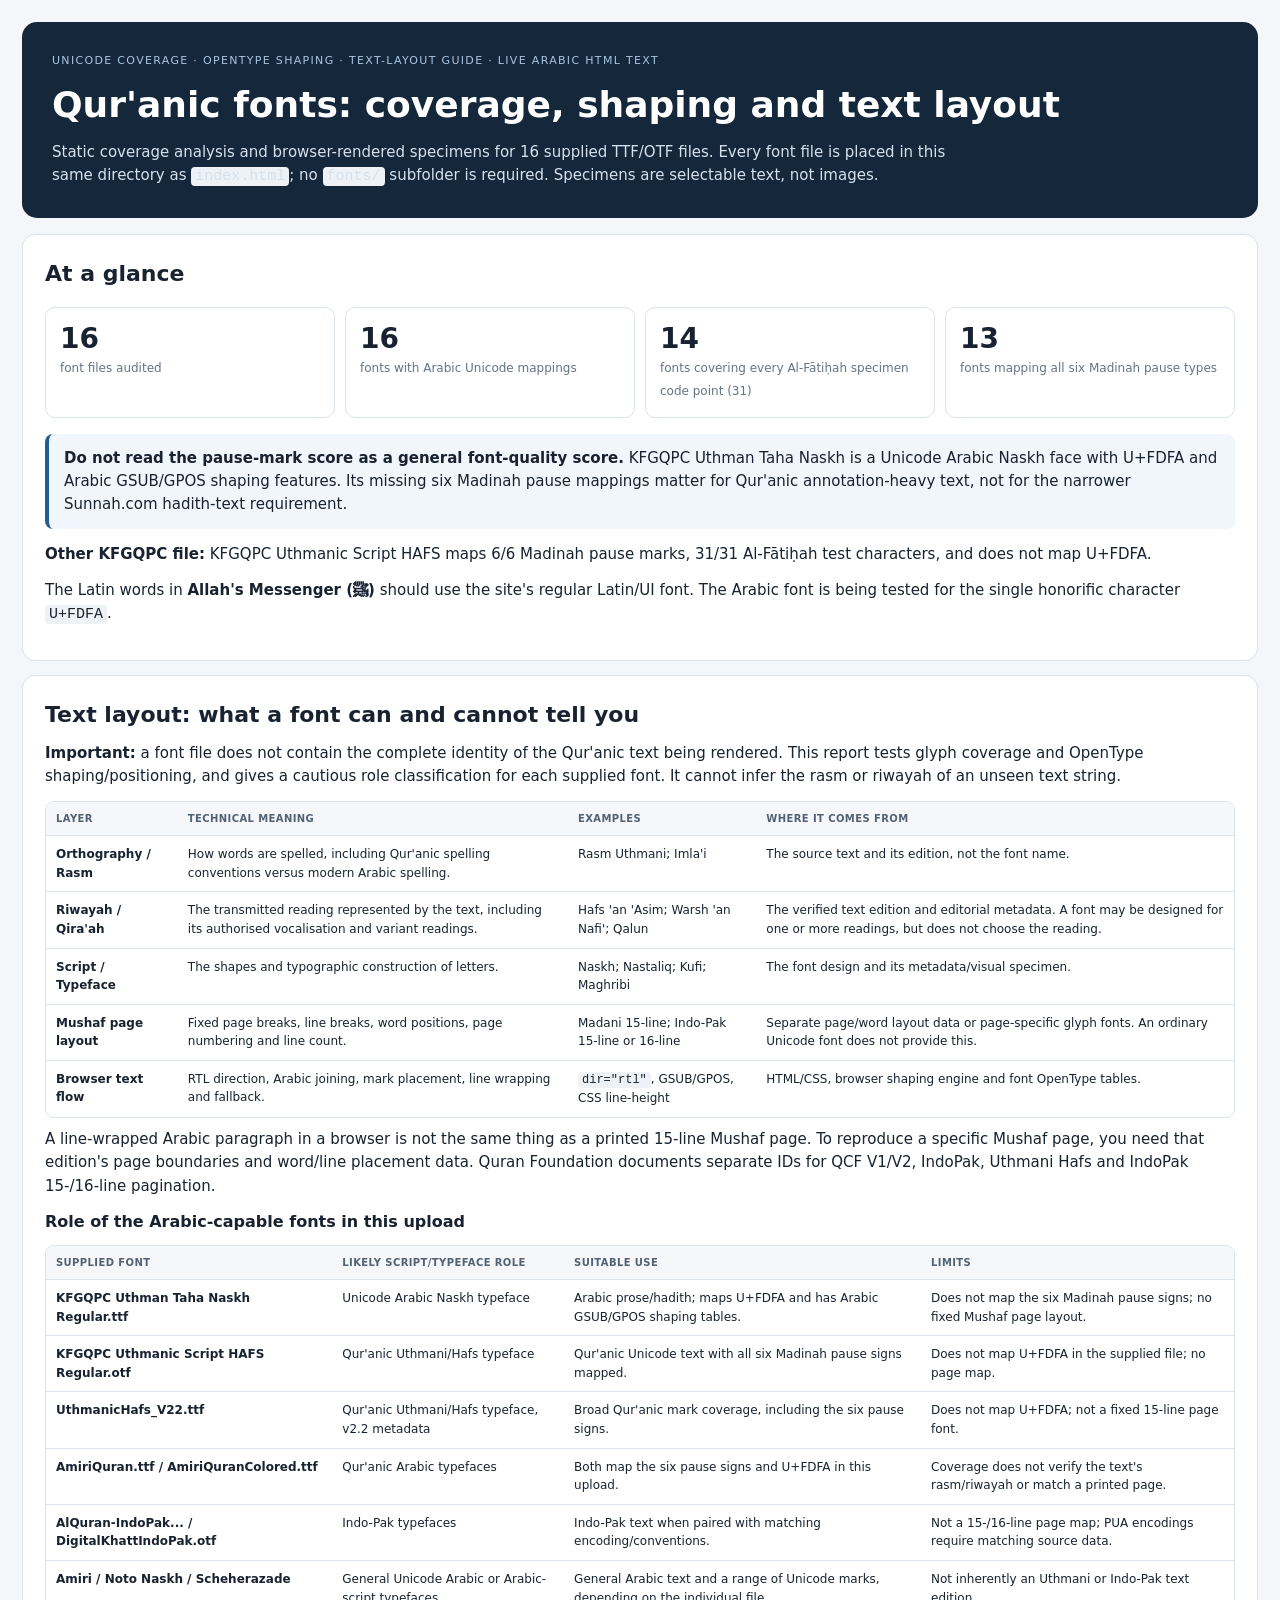
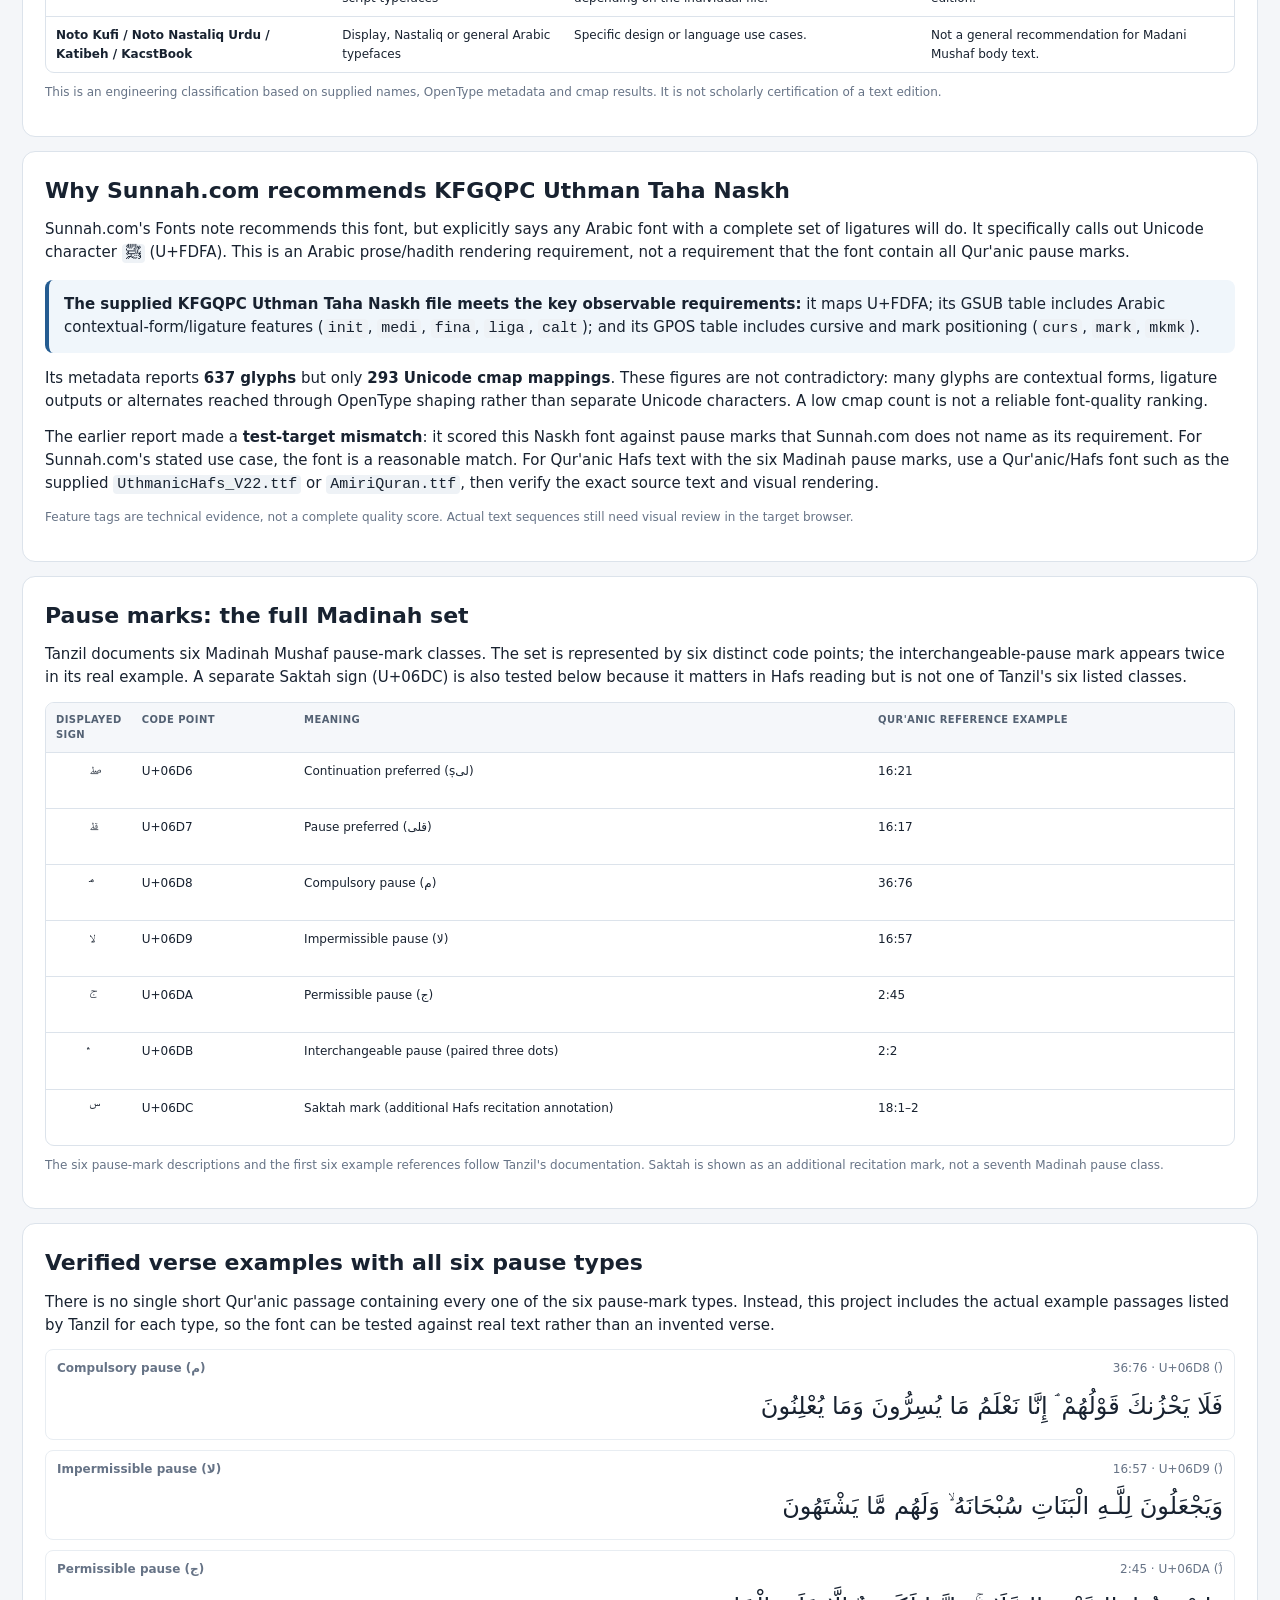
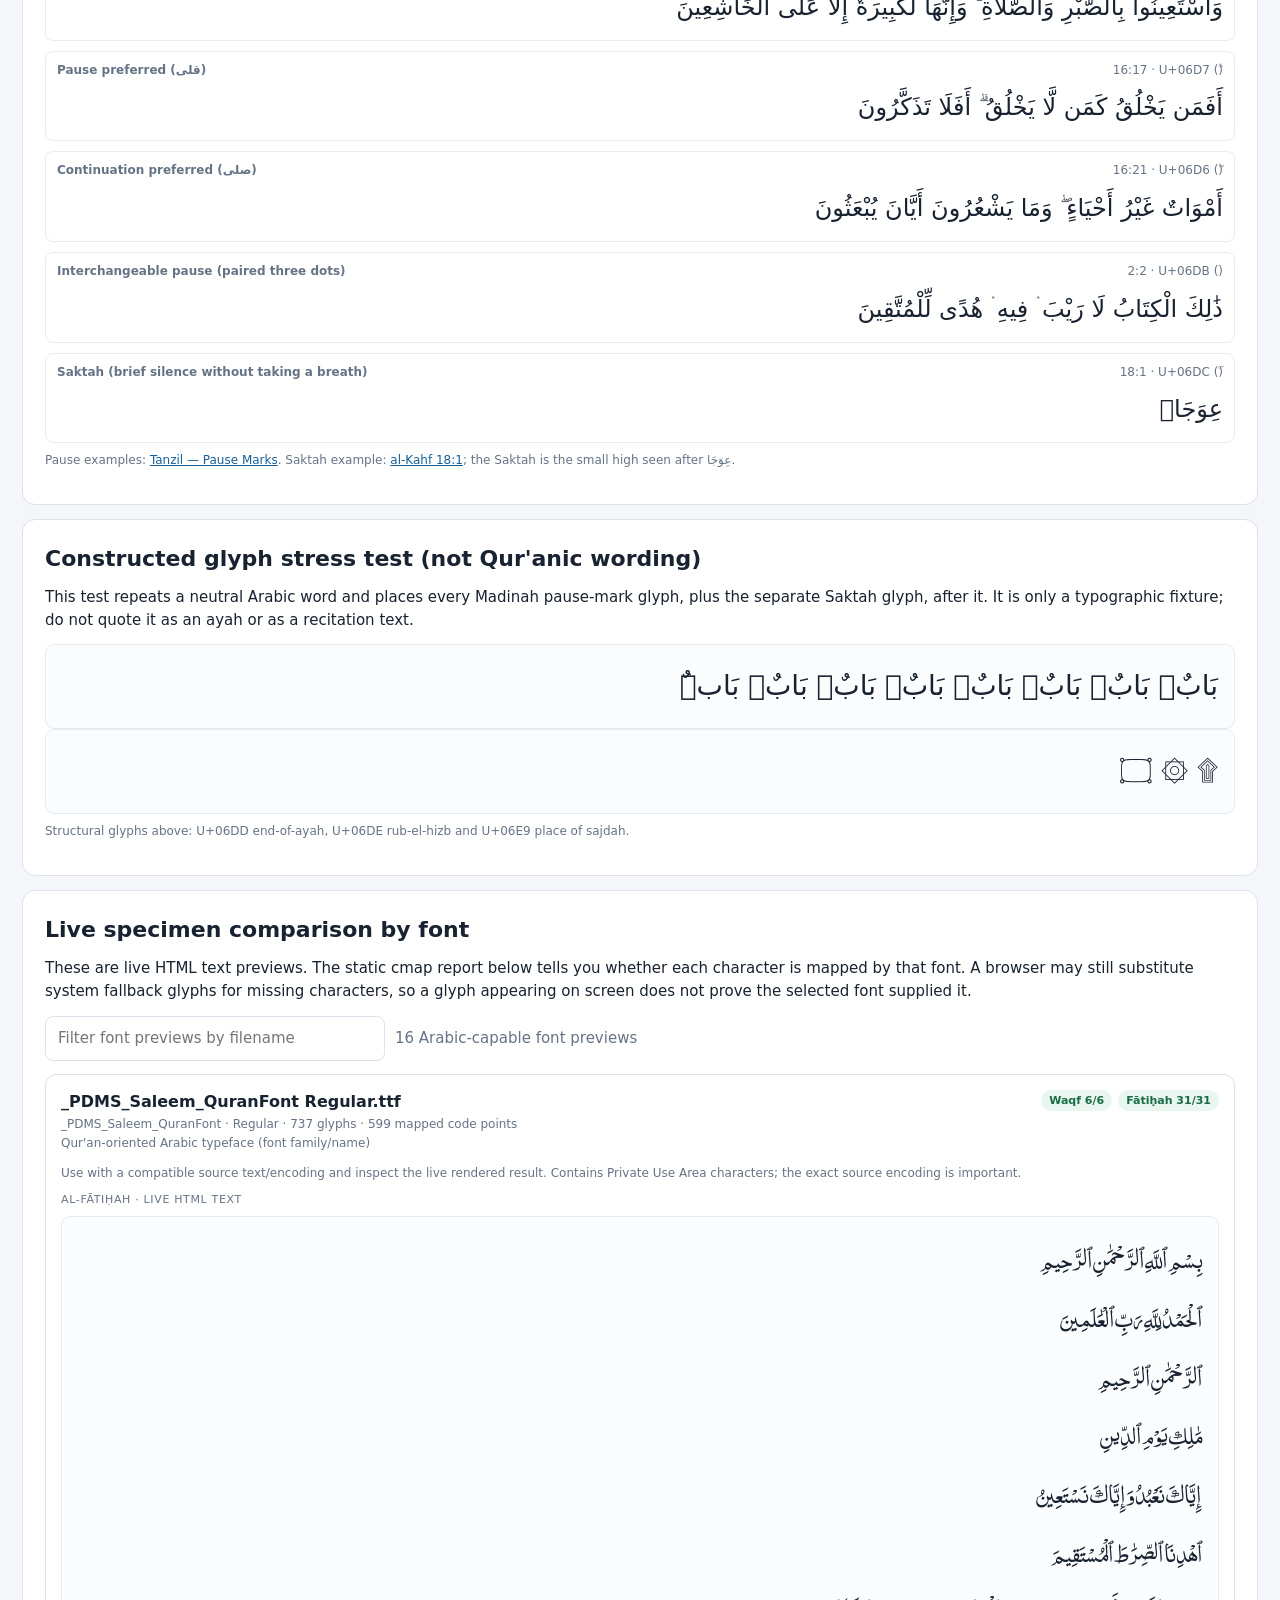
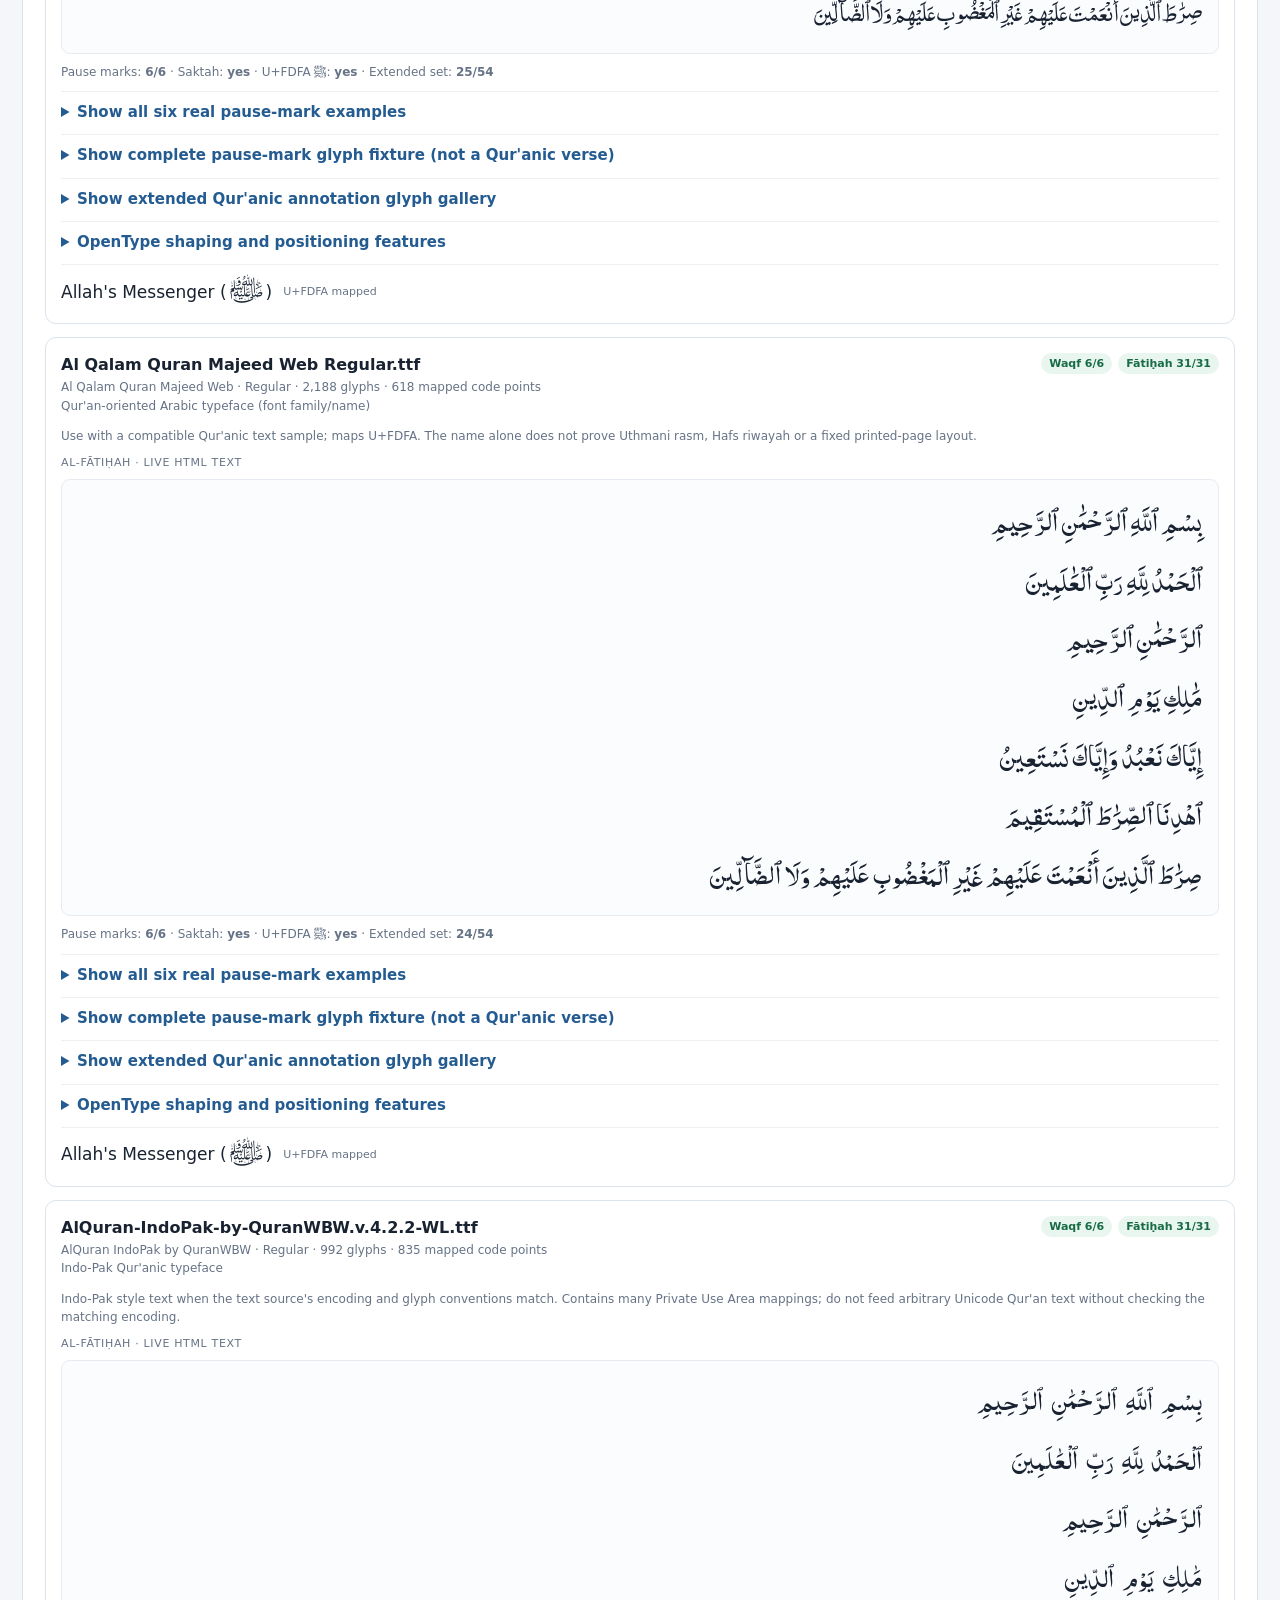
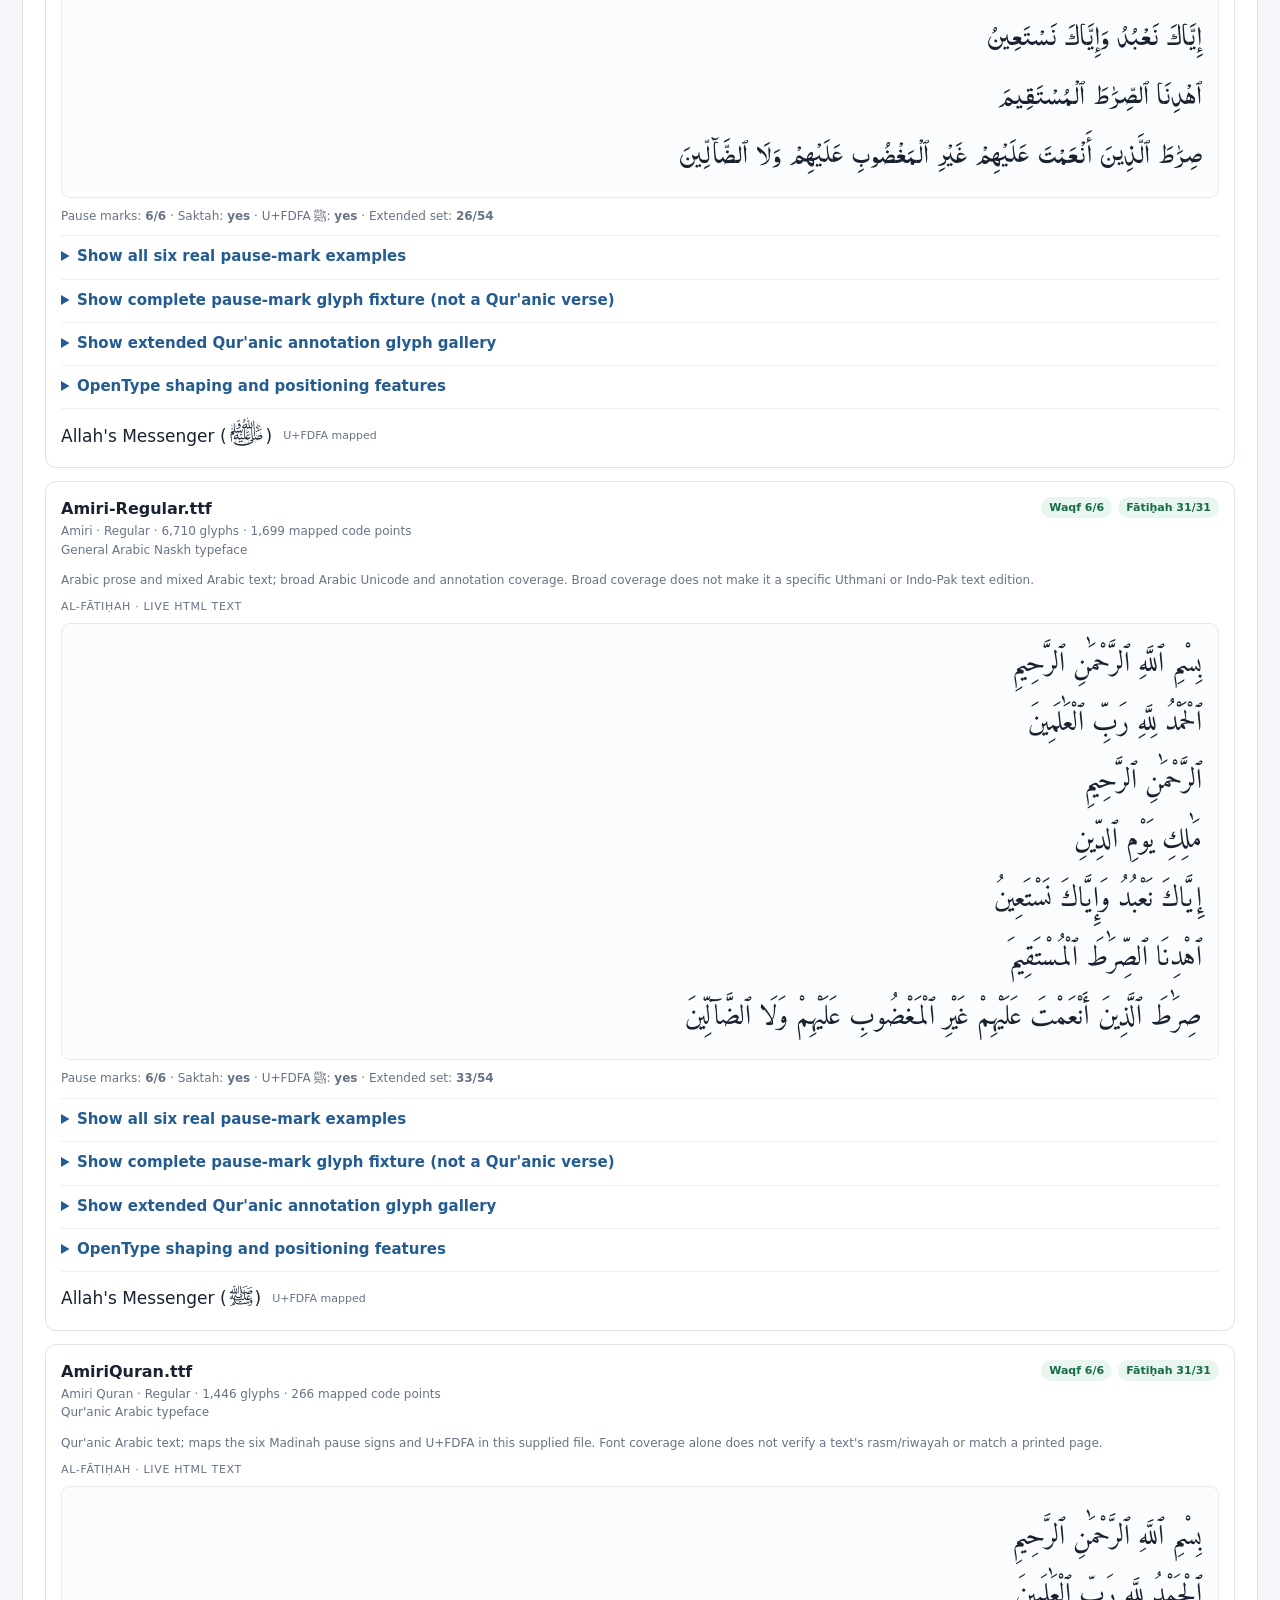
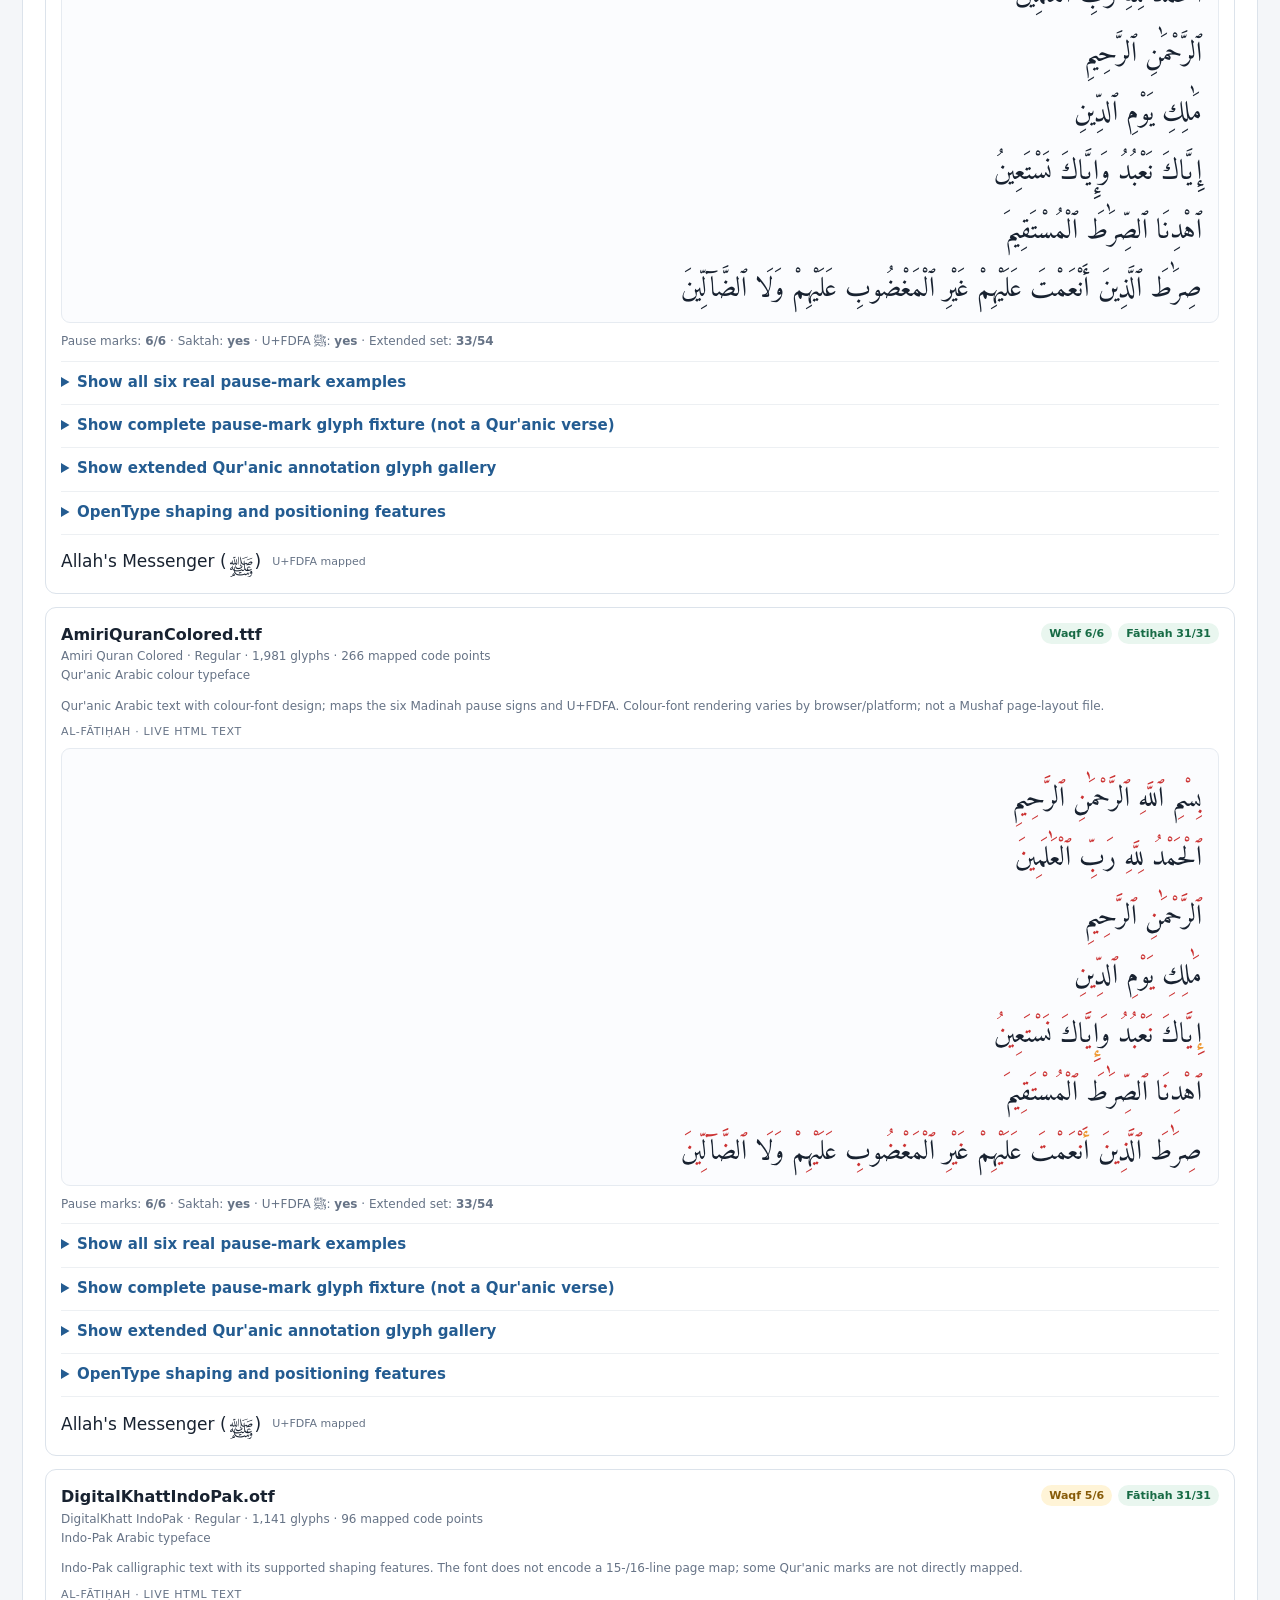
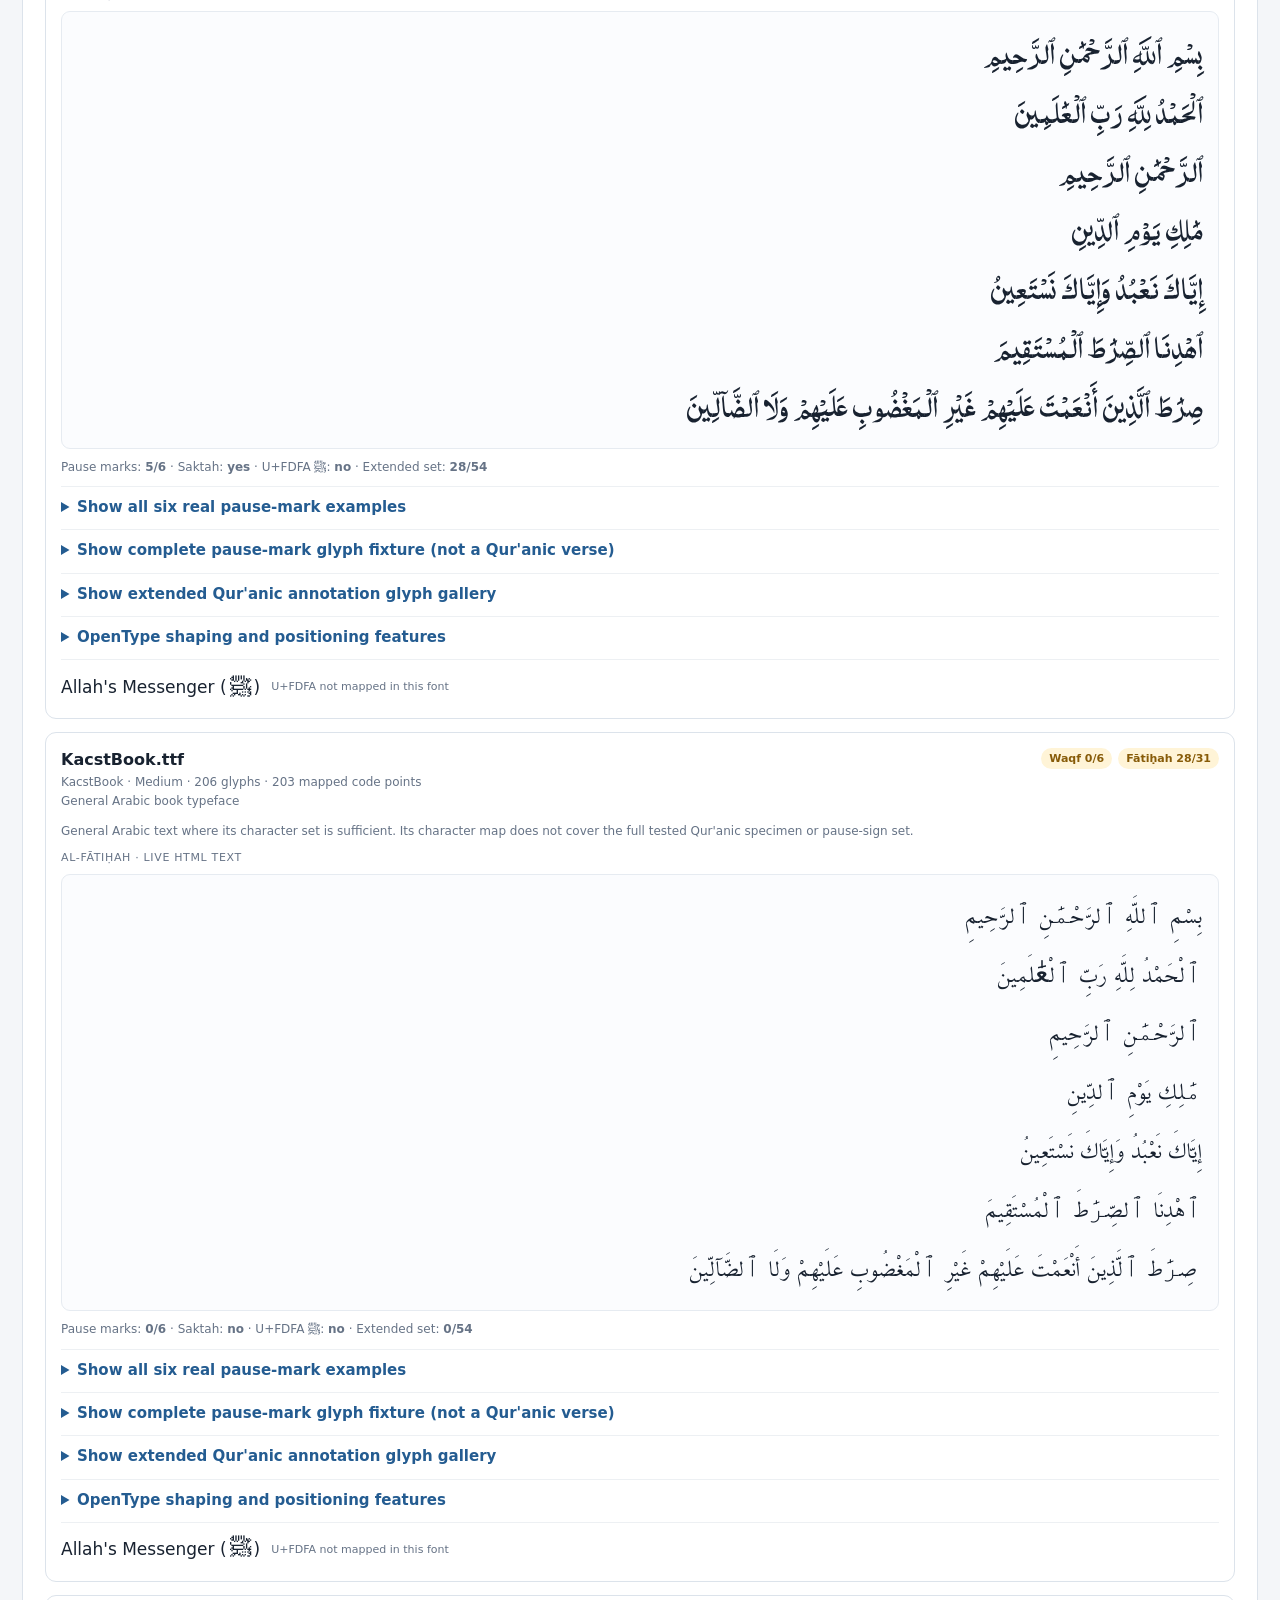
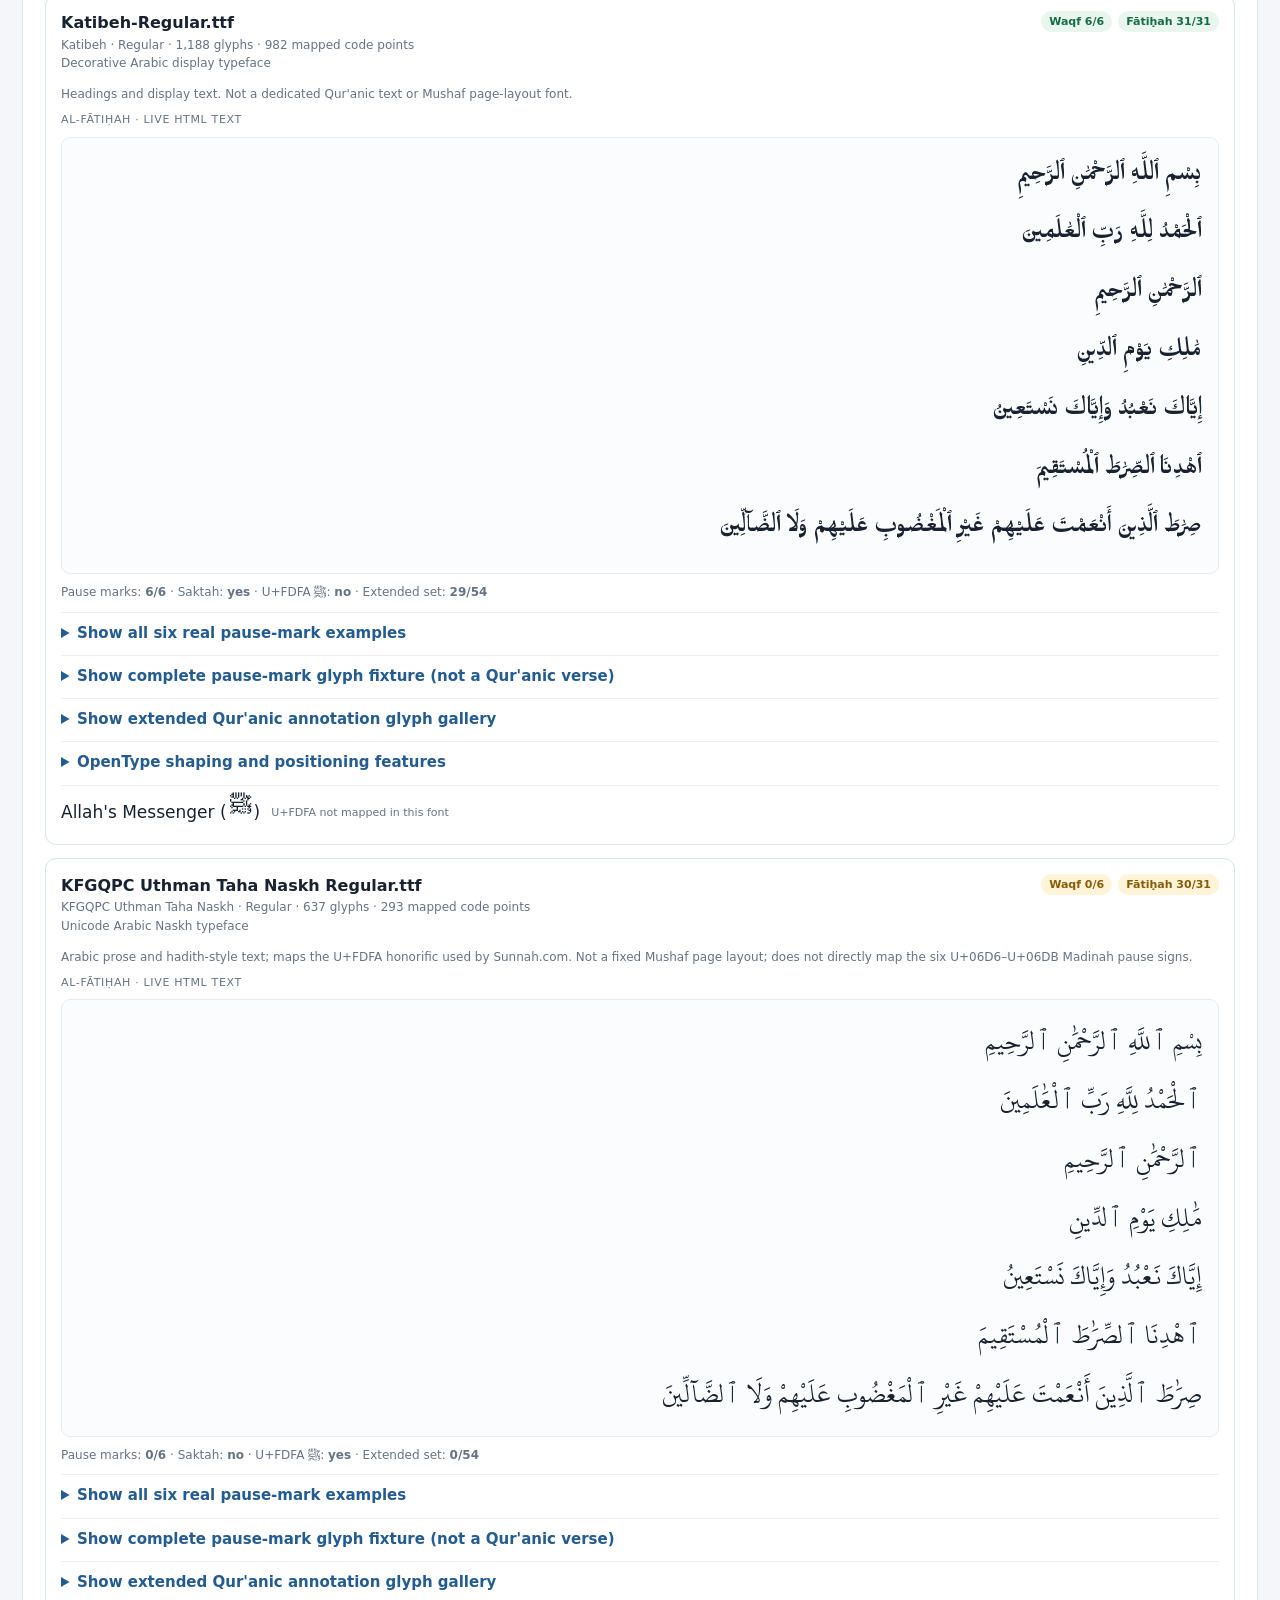
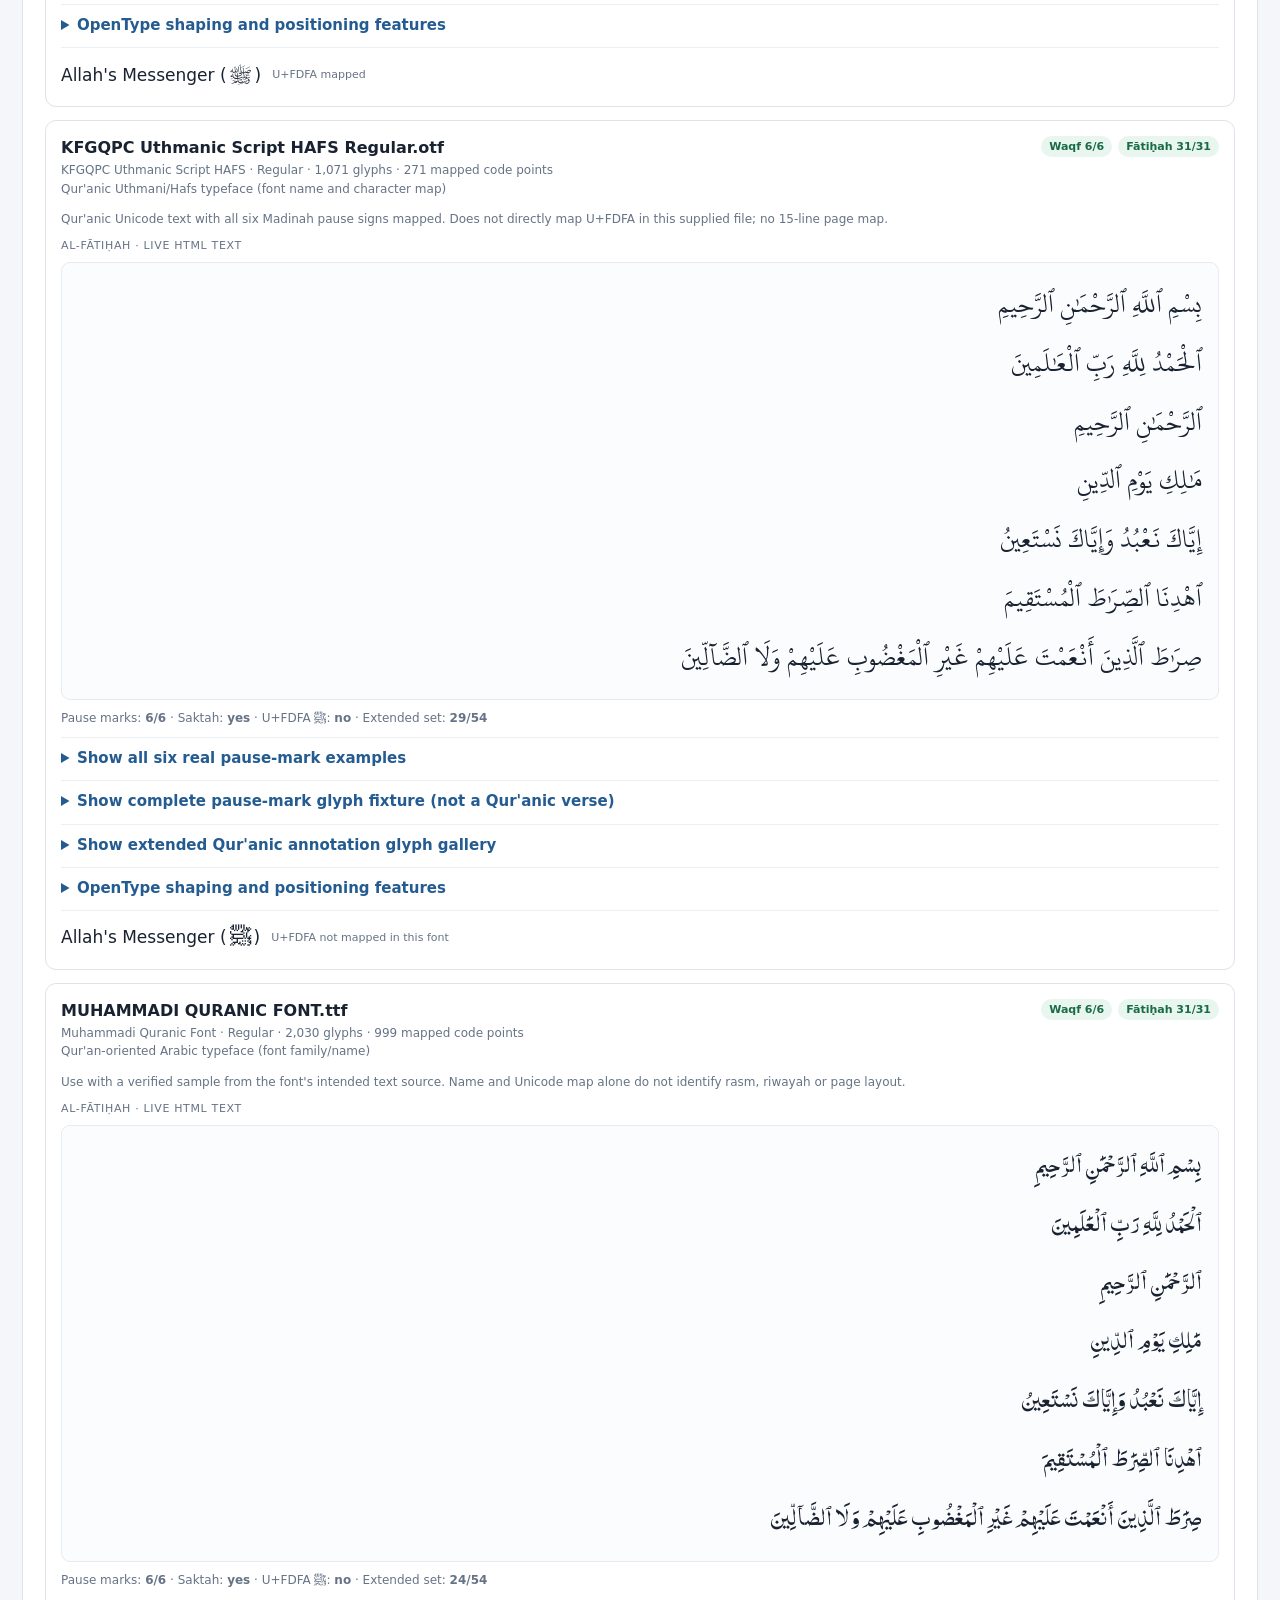
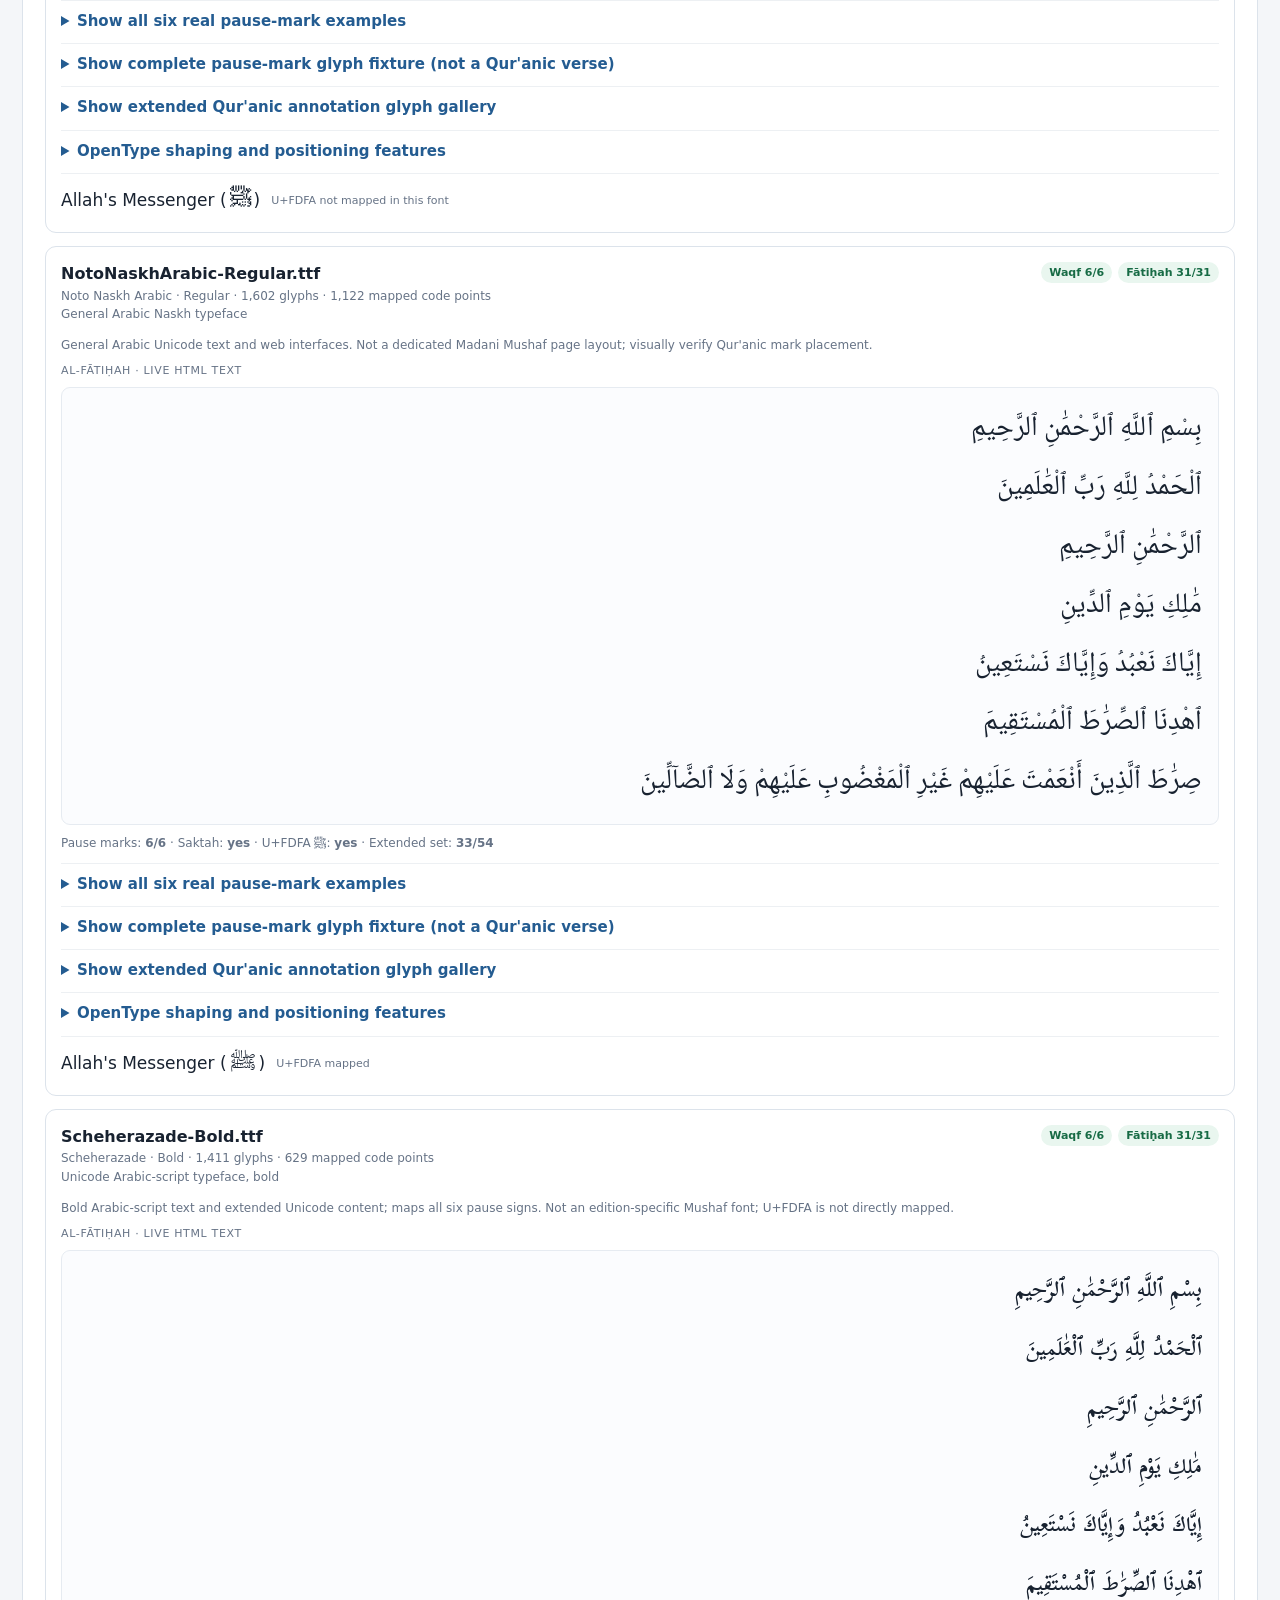
==== commit 6cb3b582: "Alhamdulillh, working on fonts" ====
--- a/fonts/index.html
+++ b/fonts/index.html
@@ -144,15 +144,44 @@
 footer{font-size:12px;color:var(--muted);padding:10px}a{color:#145f9a}ul{padding-left:22px}li{margin:5px 0}
 @media(max-width:850px){.wrap{padding:10px}section{padding:15px}.stats{grid-template-columns:repeat(2,minmax(0,1fr))}header{padding:22px}.font-card-head{flex-direction:column}.quick-metrics{justify-content:flex-start}.quran{font-size:23px}.arabic-text{font-size:21px}}
 </style></head><body><main class="wrap">
-<header><div class="eyebrow">Unicode font audit · live Arabic HTML text · all provided font files</div><h1>Qur'anic font coverage project</h1><p>Static coverage analysis and browser-rendered specimens for 16 supplied TTF/OTF files. Every font file is placed in this same directory as <code>index.html</code>; no <code>fonts/</code> subfolder is required. Specimens are selectable text, not images.</p></header>
+<header><div class="eyebrow">Unicode coverage · OpenType shaping · text-layout guide · live Arabic HTML text</div><h1>Qur'anic fonts: coverage, shaping and text layout</h1><p>Static coverage analysis and browser-rendered specimens for 16 supplied TTF/OTF files. Every font file is placed in this same directory as <code>index.html</code>; no <code>fonts/</code> subfolder is required. Specimens are selectable text, not images.</p></header>
 <section><h2>At a glance</h2><div class="stats">
 <div class="stat"><strong>16</strong><span>font files audited</span></div>
 <div class="stat"><strong>16</strong><span>fonts with Arabic Unicode mappings</span></div>
 <div class="stat"><strong>14</strong><span>fonts covering every Al-Fātiḥah specimen code point (31)</span></div>
 <div class="stat"><strong>13</strong><span>fonts mapping all six Madinah pause types</span></div>
-</div><div class="callout"><strong>KFGQPC Uthman Taha Naskh finding:</strong> KFGQPC Uthman Taha Naskh maps U+FDFA ﷺ, but maps 0/6 of the six Madinah pause-mark code points and 0/54 characters in the broader annotation test set. This does not contradict the Sunnah.com recommendation for its intended text/rendering setup; it means this particular font file does not provide the six Madinah pause marks as directly mapped Unicode characters. A companion font or separate mark rendering may be necessary.</div>
+</div><div class="callout"><strong>Do not read the pause-mark score as a general font-quality score.</strong> KFGQPC Uthman Taha Naskh is a Unicode Arabic Naskh face with U+FDFA and Arabic GSUB/GPOS shaping features. Its missing six Madinah pause mappings matter for Qur'anic annotation-heavy text, not for the narrower Sunnah.com hadith-text requirement.</div>
 <p><strong>Other KFGQPC file:</strong> KFGQPC Uthmanic Script HAFS maps 6/6 Madinah pause marks, 31/31 Al-Fātiḥah test characters, and does not map U+FDFA.</p>
 <p>The Latin words in <b>Allah's Messenger (ﷺ)</b> should use the site's regular Latin/UI font. The Arabic font is being tested for the single honorific character <code>U+FDFA</code>.</p></section>
+
+<section><h2>Text layout: what a font can and cannot tell you</h2>
+<p><b>Important:</b> a font file does not contain the complete identity of the Qur'anic text being rendered. This report tests glyph coverage and OpenType shaping/positioning, and gives a cautious role classification for each supplied font. It cannot infer the rasm or riwayah of an unseen text string.</p>
+<div class="table-scroll"><table><thead><tr><th>Layer</th><th>Technical meaning</th><th>Examples</th><th>Where it comes from</th></tr></thead><tbody>
+<tr><td><b>Orthography / Rasm</b></td><td>How words are spelled, including Qur'anic spelling conventions versus modern Arabic spelling.</td><td>Rasm Uthmani; Imla'i</td><td>The source text and its edition, not the font name.</td></tr>
+<tr><td><b>Riwayah / Qira'ah</b></td><td>The transmitted reading represented by the text, including its authorised vocalisation and variant readings.</td><td>Hafs 'an 'Asim; Warsh 'an Nafi'; Qalun</td><td>The verified text edition and editorial metadata. A font may be designed for one or more readings, but does not choose the reading.</td></tr>
+<tr><td><b>Script / Typeface</b></td><td>The shapes and typographic construction of letters.</td><td>Naskh; Nastaliq; Kufi; Maghribi</td><td>The font design and its metadata/visual specimen.</td></tr>
+<tr><td><b>Mushaf page layout</b></td><td>Fixed page breaks, line breaks, word positions, page numbering and line count.</td><td>Madani 15-line; Indo-Pak 15-line or 16-line</td><td>Separate page/word layout data or page-specific glyph fonts. An ordinary Unicode font does not provide this.</td></tr>
+<tr><td><b>Browser text flow</b></td><td>RTL direction, Arabic joining, mark placement, line wrapping and fallback.</td><td><code>dir="rtl"</code>, GSUB/GPOS, CSS line-height</td><td>HTML/CSS, browser shaping engine and font OpenType tables.</td></tr>
+</tbody></table></div>
+<p>A line-wrapped Arabic paragraph in a browser is not the same thing as a printed 15-line Mushaf page. To reproduce a specific Mushaf page, you need that edition's page boundaries and word/line placement data. Quran Foundation documents separate IDs for QCF V1/V2, IndoPak, Uthmani Hafs and IndoPak 15-/16-line pagination.</p>
+<h3>Role of the Arabic-capable fonts in this upload</h3>
+<div class="table-scroll"><table><thead><tr><th>Supplied font</th><th>Likely script/typeface role</th><th>Suitable use</th><th>Limits</th></tr></thead><tbody>
+<tr><td><b>KFGQPC Uthman Taha Naskh Regular.ttf</b></td><td>Unicode Arabic Naskh typeface</td><td>Arabic prose/hadith; maps U+FDFA and has Arabic GSUB/GPOS shaping tables.</td><td>Does not map the six Madinah pause signs; no fixed Mushaf page layout.</td></tr>
+<tr><td><b>KFGQPC Uthmanic Script HAFS Regular.otf</b></td><td>Qur'anic Uthmani/Hafs typeface</td><td>Qur'anic Unicode text with all six Madinah pause signs mapped.</td><td>Does not map U+FDFA in the supplied file; no page map.</td></tr>
+<tr><td><b>UthmanicHafs_V22.ttf</b></td><td>Qur'anic Uthmani/Hafs typeface, v2.2 metadata</td><td>Broad Qur'anic mark coverage, including the six pause signs.</td><td>Does not map U+FDFA; not a fixed 15-line page font.</td></tr>
+<tr><td><b>AmiriQuran.ttf / AmiriQuranColored.ttf</b></td><td>Qur'anic Arabic typefaces</td><td>Both map the six pause signs and U+FDFA in this upload.</td><td>Coverage does not verify the text's rasm/riwayah or match a printed page.</td></tr>
+<tr><td><b>AlQuran-IndoPak... / DigitalKhattIndoPak.otf</b></td><td>Indo-Pak typefaces</td><td>Indo-Pak text when paired with matching encoding/conventions.</td><td>Not a 15-/16-line page map; PUA encodings require matching source data.</td></tr>
+<tr><td><b>Amiri / Noto Naskh / Scheherazade</b></td><td>General Unicode Arabic or Arabic-script typefaces</td><td>General Arabic text and a range of Unicode marks, depending on the individual file.</td><td>Not inherently an Uthmani or Indo-Pak text edition.</td></tr>
+<tr><td><b>Noto Kufi / Noto Nastaliq Urdu / Katibeh / KacstBook</b></td><td>Display, Nastaliq or general Arabic typefaces</td><td>Specific design or language use cases.</td><td>Not a general recommendation for Madani Mushaf body text.</td></tr>
+</tbody></table></div>
+<p class="note">This is an engineering classification based on supplied names, OpenType metadata and cmap results. It is not scholarly certification of a text edition.</p></section>
+
+<section><h2>Why Sunnah.com recommends KFGQPC Uthman Taha Naskh</h2>
+<p>Sunnah.com's Fonts note recommends this font, but explicitly says any Arabic font with a complete set of ligatures will do. It specifically calls out Unicode character <code>ﷺ</code> (U+FDFA). This is an Arabic prose/hadith rendering requirement, not a requirement that the font contain all Qur'anic pause marks.</p>
+<div class="callout"><b>The supplied KFGQPC Uthman Taha Naskh file meets the key observable requirements:</b> it maps U+FDFA; its GSUB table includes Arabic contextual-form/ligature features (<code>init</code>, <code>medi</code>, <code>fina</code>, <code>liga</code>, <code>calt</code>); and its GPOS table includes cursive and mark positioning (<code>curs</code>, <code>mark</code>, <code>mkmk</code>).</div>
+<p>Its metadata reports <b>637 glyphs</b> but only <b>293 Unicode cmap mappings</b>. These figures are not contradictory: many glyphs are contextual forms, ligature outputs or alternates reached through OpenType shaping rather than separate Unicode characters. A low cmap count is not a reliable font-quality ranking.</p>
+<p>The earlier report made a <b>test-target mismatch</b>: it scored this Naskh font against pause marks that Sunnah.com does not name as its requirement. For Sunnah.com's stated use case, the font is a reasonable match. For Qur'anic Hafs text with the six Madinah pause marks, use a Qur'anic/Hafs font such as the supplied <code>UthmanicHafs_V22.ttf</code> or <code>AmiriQuran.ttf</code>, then verify the exact source text and visual rendering.</p>
+<p class="note">Feature tags are technical evidence, not a complete quality score. Actual text sequences still need visual review in the target browser.</p></section>
 
 <section><h2>Pause marks: the full Madinah set</h2>
 <p>Tanzil documents six Madinah Mushaf pause-mark classes. The set is represented by six distinct code points; the interchangeable-pause mark appears twice in its real example. A separate Saktah sign (U+06DC) is also tested below because it matters in Hafs reading but is not one of Tanzil's six listed classes.</p>
@@ -183,8 +212,9 @@
 <p>These are live HTML text previews. The static cmap report below tells you whether each character is mapped by that font. A browser may still substitute system fallback glyphs for missing characters, so a glyph appearing on screen does not prove the selected font supplied it.</p>
 <div class="toolbar"><input id="fontSearch" type="search" placeholder="Filter font previews by filename"><span id="fontCount" class="muted">16 Arabic-capable font previews</span></div>
 <div class="font-grid"><article class="font-card" data-font-card="1">
-<div class="font-card-head"><div><h3>_PDMS_Saleem_QuranFont Regular.ttf</h3><div class="subtle">_PDMS_Saleem_QuranFont · Regular · 737 glyphs · 599 mapped code points</div></div>
-<div class="quick-metrics"><span class="status good">Waqf 6/6</span><span class="status good">Fātiḥah 31/31</span></div></div>
+<div class="font-card-head"><div><h3>_PDMS_Saleem_QuranFont Regular.ttf</h3><div class="subtle">_PDMS_Saleem_QuranFont · Regular · 737 glyphs · 599 mapped code points</div><div class="subtle">Qur&#x27;an-oriented Arabic typeface (font family/name)</div></div>
+<div class="quick-metrics"><span class="status good">Waqf 6/6</span><span class="status good">Fātiḥah 31/31</span></div></div>
+<div class="note">Use with a compatible source text/encoding and inspect the live rendered result. Contains Private Use Area characters; the exact source encoding is important.</div>
 <div class="preview-label">Al-Fātiḥah · live HTML text</div><div class="arabic-panel quran" lang="ar" dir="rtl" style="font-family:'AuditFont1',serif"><div class="ayah">بِسْمِ ٱللَّهِ ٱلرَّحْمَٰنِ ٱلرَّحِيمِ</div><div class="ayah">ٱلْحَمْدُ لِلَّهِ رَبِّ ٱلْعَٰلَمِينَ</div><div class="ayah">ٱلرَّحْمَٰنِ ٱلرَّحِيمِ</div><div class="ayah">مَٰلِكِ يَوْمِ ٱلدِّينِ</div><div class="ayah">إِيَّاكَ نَعْبُدُ وَإِيَّاكَ نَسْتَعِينُ</div><div class="ayah">ٱهْدِنَا ٱلصِّرَٰطَ ٱلْمُسْتَقِيمَ</div><div class="ayah">صِرَٰطَ ٱلَّذِينَ أَنْعَمْتَ عَلَيْهِمْ غَيْرِ ٱلْمَغْضُوبِ عَلَيْهِمْ وَلَا ٱلضَّآلِّينَ</div></div>
 <div class="metrics-line">Pause marks: <b>6/6</b> · Saktah: <b>yes</b> · U+FDFA ﷺ: <b>yes</b> · Extended set: <b>25/54</b></div>
 <details><summary>Show all six real pause-mark examples</summary><div class="verse-list"><div class="verse-test"><div class="verse-meta"><b>Compulsory pause (م)</b><span>36:76 · U+06D8 ۘ</span></div>
@@ -196,10 +226,12 @@
         <div class="arabic-text" lang="ar" dir="rtl" style="font-family:'AuditFont1',serif">ذَٰلِكَ الْكِتَابُ لَا رَيْبَ ۛ فِيهِ ۛ هُدًى لِّلْمُتَّقِينَ</div></div></div></details>
 <details><summary>Show complete pause-mark glyph fixture (not a Qur'anic verse)</summary><div class="arabic-panel quran" lang="ar" dir="rtl" style="font-family:'AuditFont1',serif">بَابٌۖ  بَابٌۗ  بَابٌۘ  بَابٌۙ  بَابٌۚ  بَابٌۛ  بَابٌۛ  بَابٌۜ</div><p class="note">The repeated word is only an anchor to expose each glyph. It is a typography test, not Qur'anic wording.</p></details>
 <details><summary>Show extended Qur'anic annotation glyph gallery</summary><div class="annotation-grid" style="font-family:'AuditFont1',serif"><span class="annotation-chip" title="U+0615 ARABIC SMALL HIGH TAH"><bdi lang="ar" dir="rtl">بَؕ</bdi><small>U+0615</small></span><span class="annotation-chip" title="U+0617 ARABIC SMALL HIGH ZAIN"><bdi lang="ar" dir="rtl">بَؗ</bdi><small>U+0617</small></span><span class="annotation-chip" title="U+0618 ARABIC SMALL FATHA"><bdi lang="ar" dir="rtl">بَؘ</bdi><small>U+0618</small></span><span class="annotation-chip" title="U+0619 ARABIC SMALL DAMMA"><bdi lang="ar" dir="rtl">بَؙ</bdi><small>U+0619</small></span><span class="annotation-chip" title="U+061A ARABIC SMALL KASRA"><bdi lang="ar" dir="rtl">بَؚ</bdi><small>U+061A</small></span><span class="annotation-chip" title="U+06D6 ARABIC SMALL HIGH LIGATURE SAD WITH LAM WITH ALEF MAKSURA"><bdi lang="ar" dir="rtl">بَۖ</bdi><small>U+06D6</small></span><span class="annotation-chip" title="U+06D7 ARABIC SMALL HIGH LIGATURE QAF WITH LAM WITH ALEF MAKSURA"><bdi lang="ar" dir="rtl">بَۗ</bdi><small>U+06D7</small></span><span class="annotation-chip" title="U+06D8 ARABIC SMALL HIGH MEEM INITIAL FORM"><bdi lang="ar" dir="rtl">بَۘ</bdi><small>U+06D8</small></span><span class="annotation-chip" title="U+06D9 ARABIC SMALL HIGH LAM ALEF"><bdi lang="ar" dir="rtl">بَۙ</bdi><small>U+06D9</small></span><span class="annotation-chip" title="U+06DA ARABIC SMALL HIGH JEEM"><bdi lang="ar" dir="rtl">بَۚ</bdi><small>U+06DA</small></span><span class="annotation-chip" title="U+06DB ARABIC SMALL HIGH THREE DOTS"><bdi lang="ar" dir="rtl">بَۛ</bdi><small>U+06DB</small></span><span class="annotation-chip" title="U+06DC ARABIC SMALL HIGH SEEN"><bdi lang="ar" dir="rtl">بَۜ</bdi><small>U+06DC</small></span><span class="annotation-chip" title="U+06DD ARABIC END OF AYAH"><bdi lang="ar" dir="rtl">بَ۝</bdi><small>U+06DD</small></span><span class="annotation-chip" title="U+06DE ARABIC START OF RUB EL HIZB"><bdi lang="ar" dir="rtl">بَ۞</bdi><small>U+06DE</small></span><span class="annotation-chip" title="U+06DF ARABIC SMALL HIGH ROUNDED ZERO"><bdi lang="ar" dir="rtl">بَ۟</bdi><small>U+06DF</small></span><span class="annotation-chip" title="U+06E0 ARABIC SMALL HIGH UPRIGHT RECTANGULAR ZERO"><bdi lang="ar" dir="rtl">بَ۠</bdi><small>U+06E0</small></span><span class="annotation-chip" title="U+06E1 ARABIC SMALL HIGH DOTLESS HEAD OF KHAH"><bdi lang="ar" dir="rtl">بَۡ</bdi><small>U+06E1</small></span><span class="annotation-chip" title="U+06E2 ARABIC SMALL HIGH MEEM ISOLATED FORM"><bdi lang="ar" dir="rtl">بَۢ</bdi><small>U+06E2</small></span><span class="annotation-chip" title="U+06E3 ARABIC SMALL LOW SEEN"><bdi lang="ar" dir="rtl">بَۣ</bdi><small>U+06E3</small></span><span class="annotation-chip" title="U+06E4 ARABIC SMALL HIGH MADDA"><bdi lang="ar" dir="rtl">بَۤ</bdi><small>U+06E4</small></span><span class="annotation-chip" title="U+06E5 ARABIC SMALL WAW"><bdi lang="ar" dir="rtl">بَۥ</bdi><small>U+06E5</small></span><span class="annotation-chip" title="U+06E6 ARABIC SMALL YEH"><bdi lang="ar" dir="rtl">بَۦ</bdi><small>U+06E6</small></span><span class="annotation-chip" title="U+06E7 ARABIC SMALL HIGH YEH"><bdi lang="ar" dir="rtl">بَۧ</bdi><small>U+06E7</small></span><span class="annotation-chip" title="U+06E8 ARABIC SMALL HIGH NOON"><bdi lang="ar" dir="rtl">بَۨ</bdi><small>U+06E8</small></span><span class="annotation-chip" title="U+06E9 ARABIC PLACE OF SAJDAH"><bdi lang="ar" dir="rtl">بَ۩</bdi><small>U+06E9</small></span><span class="annotation-chip" title="U+06EA ARABIC EMPTY CENTRE LOW STOP"><bdi lang="ar" dir="rtl">بَ۪</bdi><small>U+06EA</small></span><span class="annotation-chip" title="U+06EB ARABIC EMPTY CENTRE HIGH STOP"><bdi lang="ar" dir="rtl">بَ۫</bdi><small>U+06EB</small></span><span class="annotation-chip" title="U+06EC ARABIC ROUNDED HIGH STOP WITH FILLED CENTRE"><bdi lang="ar" dir="rtl">بَ۬</bdi><small>U+06EC</small></span><span class="annotation-chip" title="U+06ED ARABIC SMALL LOW MEEM"><bdi lang="ar" dir="rtl">بَۭ</bdi><small>U+06ED</small></span><span class="annotation-chip" title="U+08CC ARABIC SMALL HIGH WORD SAH"><bdi lang="ar" dir="rtl">بَ࣌</bdi><small>U+08CC</small></span><span class="annotation-chip" title="U+08CD ARABIC SMALL HIGH ZAH"><bdi lang="ar" dir="rtl">بَ࣍</bdi><small>U+08CD</small></span><span class="annotation-chip" title="U+08CE ARABIC LARGE ROUND DOT ABOVE"><bdi lang="ar" dir="rtl">بَ࣎</bdi><small>U+08CE</small></span><span class="annotation-chip" title="U+08CF ARABIC LARGE ROUND DOT BELOW"><bdi lang="ar" dir="rtl">بَ࣏</bdi><small>U+08CF</small></span><span class="annotation-chip" title="U+08D0 ARABIC SUKUN BELOW"><bdi lang="ar" dir="rtl">بَ࣐</bdi><small>U+08D0</small></span><span class="annotation-chip" title="U+08D3 ARABIC SMALL LOW WAW"><bdi lang="ar" dir="rtl">بَ࣓</bdi><small>U+08D3</small></span><span class="annotation-chip" title="U+08D4 ARABIC SMALL HIGH WORD AR-RUB"><bdi lang="ar" dir="rtl">بَࣔ</bdi><small>U+08D4</small></span><span class="annotation-chip" title="U+08D5 ARABIC SMALL HIGH SAD"><bdi lang="ar" dir="rtl">بَࣕ</bdi><small>U+08D5</small></span><span class="annotation-chip" title="U+08D6 ARABIC SMALL HIGH AIN"><bdi lang="ar" dir="rtl">بَࣖ</bdi><small>U+08D6</small></span><span class="annotation-chip" title="U+08D7 ARABIC SMALL HIGH QAF"><bdi lang="ar" dir="rtl">بَࣗ</bdi><small>U+08D7</small></span><span class="annotation-chip" title="U+08D8 ARABIC SMALL HIGH NOON WITH KASRA"><bdi lang="ar" dir="rtl">بَࣘ</bdi><small>U+08D8</small></span><span class="annotation-chip" title="U+08D9 ARABIC SMALL LOW NOON WITH KASRA"><bdi lang="ar" dir="rtl">بَࣙ</bdi><small>U+08D9</small></span><span class="annotation-chip" title="U+08DA ARABIC SMALL HIGH WORD ATH-THALATHA"><bdi lang="ar" dir="rtl">بَࣚ</bdi><small>U+08DA</small></span><span class="annotation-chip" title="U+08DB ARABIC SMALL HIGH WORD AS-SAJDA"><bdi lang="ar" dir="rtl">بَࣛ</bdi><small>U+08DB</small></span><span class="annotation-chip" title="U+08DC ARABIC SMALL HIGH WORD AN-NISF"><bdi lang="ar" dir="rtl">بَࣜ</bdi><small>U+08DC</small></span><span class="annotation-chip" title="U+08DD ARABIC SMALL HIGH WORD SAKTA"><bdi lang="ar" dir="rtl">بَࣝ</bdi><small>U+08DD</small></span><span class="annotation-chip" title="U+08DE ARABIC SMALL HIGH WORD QIF"><bdi lang="ar" dir="rtl">بَࣞ</bdi><small>U+08DE</small></span><span class="annotation-chip" title="U+08DF ARABIC SMALL HIGH WORD WAQFA"><bdi lang="ar" dir="rtl">بَࣟ</bdi><small>U+08DF</small></span><span class="annotation-chip" title="U+08E0 ARABIC SMALL HIGH FOOTNOTE MARKER"><bdi lang="ar" dir="rtl">بَ࣠</bdi><small>U+08E0</small></span><span class="annotation-chip" title="U+08E1 ARABIC SMALL HIGH SIGN SAFHA"><bdi lang="ar" dir="rtl">بَ࣡</bdi><small>U+08E1</small></span><span class="annotation-chip" title="U+08E2 ARABIC DISPUTED END OF AYAH"><bdi lang="ar" dir="rtl">بَ࣢</bdi><small>U+08E2</small></span><span class="annotation-chip" title="U+08F0 ARABIC OPEN FATHATAN"><bdi lang="ar" dir="rtl">بࣰَ</bdi><small>U+08F0</small></span><span class="annotation-chip" title="U+08F1 ARABIC OPEN DAMMATAN"><bdi lang="ar" dir="rtl">بࣱَ</bdi><small>U+08F1</small></span><span class="annotation-chip" title="U+08F2 ARABIC OPEN KASRATAN"><bdi lang="ar" dir="rtl">بࣲَ</bdi><small>U+08F2</small></span><span class="annotation-chip" title="U+08F3 ARABIC SMALL HIGH WAW"><bdi lang="ar" dir="rtl">بَࣳ</bdi><small>U+08F3</small></span></div><p class="note">Each mark is anchored to a test letter for visual inspection. The set contains Unicode annotations from more than one regional/text convention; they are not all used together in one Mushaf.</p></details>
+<details><summary>OpenType shaping and positioning features</summary><p><b>GSUB:</b> calt, ccmp, fina, init, liga, medi</p><p><b>GPOS:</b> curs, kern, mark, mkmk</p><p class="note">GSUB features cover substitutions such as contextual forms and ligatures; GPOS features include cursive attachment and mark positioning. Feature tags are evidence of shaping support, not a complete quality score.</p></details>
 <div class="phrase-line"><span>Allah's Messenger (</span><bdi lang="ar" dir="rtl" style="font-family:'AuditFont1',serif">ﷺ</bdi><span>)</span><small>U+FDFA mapped</small></div>
 </article><article class="font-card" data-font-card="2">
-<div class="font-card-head"><div><h3>Al Qalam Quran Majeed Web Regular.ttf</h3><div class="subtle">Al Qalam Quran Majeed Web · Regular · 2,188 glyphs · 618 mapped code points</div></div>
-<div class="quick-metrics"><span class="status good">Waqf 6/6</span><span class="status good">Fātiḥah 31/31</span></div></div>
+<div class="font-card-head"><div><h3>Al Qalam Quran Majeed Web Regular.ttf</h3><div class="subtle">Al Qalam Quran Majeed Web · Regular · 2,188 glyphs · 618 mapped code points</div><div class="subtle">Qur&#x27;an-oriented Arabic typeface (font family/name)</div></div>
+<div class="quick-metrics"><span class="status good">Waqf 6/6</span><span class="status good">Fātiḥah 31/31</span></div></div>
+<div class="note">Use with a compatible Qur&#x27;anic text sample; maps U+FDFA. The name alone does not prove Uthmani rasm, Hafs riwayah or a fixed printed-page layout.</div>
 <div class="preview-label">Al-Fātiḥah · live HTML text</div><div class="arabic-panel quran" lang="ar" dir="rtl" style="font-family:'AuditFont2',serif"><div class="ayah">بِسْمِ ٱللَّهِ ٱلرَّحْمَٰنِ ٱلرَّحِيمِ</div><div class="ayah">ٱلْحَمْدُ لِلَّهِ رَبِّ ٱلْعَٰلَمِينَ</div><div class="ayah">ٱلرَّحْمَٰنِ ٱلرَّحِيمِ</div><div class="ayah">مَٰلِكِ يَوْمِ ٱلدِّينِ</div><div class="ayah">إِيَّاكَ نَعْبُدُ وَإِيَّاكَ نَسْتَعِينُ</div><div class="ayah">ٱهْدِنَا ٱلصِّرَٰطَ ٱلْمُسْتَقِيمَ</div><div class="ayah">صِرَٰطَ ٱلَّذِينَ أَنْعَمْتَ عَلَيْهِمْ غَيْرِ ٱلْمَغْضُوبِ عَلَيْهِمْ وَلَا ٱلضَّآلِّينَ</div></div>
 <div class="metrics-line">Pause marks: <b>6/6</b> · Saktah: <b>yes</b> · U+FDFA ﷺ: <b>yes</b> · Extended set: <b>24/54</b></div>
 <details><summary>Show all six real pause-mark examples</summary><div class="verse-list"><div class="verse-test"><div class="verse-meta"><b>Compulsory pause (م)</b><span>36:76 · U+06D8 ۘ</span></div>
@@ -211,10 +243,12 @@
         <div class="arabic-text" lang="ar" dir="rtl" style="font-family:'AuditFont2',serif">ذَٰلِكَ الْكِتَابُ لَا رَيْبَ ۛ فِيهِ ۛ هُدًى لِّلْمُتَّقِينَ</div></div></div></details>
 <details><summary>Show complete pause-mark glyph fixture (not a Qur'anic verse)</summary><div class="arabic-panel quran" lang="ar" dir="rtl" style="font-family:'AuditFont2',serif">بَابٌۖ  بَابٌۗ  بَابٌۘ  بَابٌۙ  بَابٌۚ  بَابٌۛ  بَابٌۛ  بَابٌۜ</div><p class="note">The repeated word is only an anchor to expose each glyph. It is a typography test, not Qur'anic wording.</p></details>
 <details><summary>Show extended Qur'anic annotation glyph gallery</summary><div class="annotation-grid" style="font-family:'AuditFont2',serif"><span class="annotation-chip" title="U+0615 ARABIC SMALL HIGH TAH"><bdi lang="ar" dir="rtl">بَؕ</bdi><small>U+0615</small></span><span class="annotation-chip" title="U+0617 ARABIC SMALL HIGH ZAIN"><bdi lang="ar" dir="rtl">بَؗ</bdi><small>U+0617</small></span><span class="annotation-chip" title="U+0618 ARABIC SMALL FATHA"><bdi lang="ar" dir="rtl">بَؘ</bdi><small>U+0618</small></span><span class="annotation-chip" title="U+0619 ARABIC SMALL DAMMA"><bdi lang="ar" dir="rtl">بَؙ</bdi><small>U+0619</small></span><span class="annotation-chip" title="U+061A ARABIC SMALL KASRA"><bdi lang="ar" dir="rtl">بَؚ</bdi><small>U+061A</small></span><span class="annotation-chip" title="U+06D6 ARABIC SMALL HIGH LIGATURE SAD WITH LAM WITH ALEF MAKSURA"><bdi lang="ar" dir="rtl">بَۖ</bdi><small>U+06D6</small></span><span class="annotation-chip" title="U+06D7 ARABIC SMALL HIGH LIGATURE QAF WITH LAM WITH ALEF MAKSURA"><bdi lang="ar" dir="rtl">بَۗ</bdi><small>U+06D7</small></span><span class="annotation-chip" title="U+06D8 ARABIC SMALL HIGH MEEM INITIAL FORM"><bdi lang="ar" dir="rtl">بَۘ</bdi><small>U+06D8</small></span><span class="annotation-chip" title="U+06D9 ARABIC SMALL HIGH LAM ALEF"><bdi lang="ar" dir="rtl">بَۙ</bdi><small>U+06D9</small></span><span class="annotation-chip" title="U+06DA ARABIC SMALL HIGH JEEM"><bdi lang="ar" dir="rtl">بَۚ</bdi><small>U+06DA</small></span><span class="annotation-chip" title="U+06DB ARABIC SMALL HIGH THREE DOTS"><bdi lang="ar" dir="rtl">بَۛ</bdi><small>U+06DB</small></span><span class="annotation-chip" title="U+06DC ARABIC SMALL HIGH SEEN"><bdi lang="ar" dir="rtl">بَۜ</bdi><small>U+06DC</small></span><span class="annotation-chip" title="U+06DD ARABIC END OF AYAH"><bdi lang="ar" dir="rtl">بَ۝</bdi><small>U+06DD</small></span><span class="annotation-chip" title="U+06DE ARABIC START OF RUB EL HIZB"><bdi lang="ar" dir="rtl">بَ۞</bdi><small>U+06DE</small></span><span class="annotation-chip" title="U+06DF ARABIC SMALL HIGH ROUNDED ZERO"><bdi lang="ar" dir="rtl">بَ۟</bdi><small>U+06DF</small></span><span class="annotation-chip" title="U+06E0 ARABIC SMALL HIGH UPRIGHT RECTANGULAR ZERO"><bdi lang="ar" dir="rtl">بَ۠</bdi><small>U+06E0</small></span><span class="annotation-chip" title="U+06E1 ARABIC SMALL HIGH DOTLESS HEAD OF KHAH"><bdi lang="ar" dir="rtl">بَۡ</bdi><small>U+06E1</small></span><span class="annotation-chip" title="U+06E2 ARABIC SMALL HIGH MEEM ISOLATED FORM"><bdi lang="ar" dir="rtl">بَۢ</bdi><small>U+06E2</small></span><span class="annotation-chip" title="U+06E3 ARABIC SMALL LOW SEEN"><bdi lang="ar" dir="rtl">بَۣ</bdi><small>U+06E3</small></span><span class="annotation-chip" title="U+06E4 ARABIC SMALL HIGH MADDA"><bdi lang="ar" dir="rtl">بَۤ</bdi><small>U+06E4</small></span><span class="annotation-chip" title="U+06E5 ARABIC SMALL WAW"><bdi lang="ar" dir="rtl">بَۥ</bdi><small>U+06E5</small></span><span class="annotation-chip" title="U+06E6 ARABIC SMALL YEH"><bdi lang="ar" dir="rtl">بَۦ</bdi><small>U+06E6</small></span><span class="annotation-chip" title="U+06E7 ARABIC SMALL HIGH YEH"><bdi lang="ar" dir="rtl">بَۧ</bdi><small>U+06E7</small></span><span class="annotation-chip" title="U+06E8 ARABIC SMALL HIGH NOON"><bdi lang="ar" dir="rtl">بَۨ</bdi><small>U+06E8</small></span><span class="annotation-chip" title="U+06E9 ARABIC PLACE OF SAJDAH"><bdi lang="ar" dir="rtl">بَ۩</bdi><small>U+06E9</small></span><span class="annotation-chip" title="U+06EA ARABIC EMPTY CENTRE LOW STOP"><bdi lang="ar" dir="rtl">بَ۪</bdi><small>U+06EA</small></span><span class="annotation-chip" title="U+06EB ARABIC EMPTY CENTRE HIGH STOP"><bdi lang="ar" dir="rtl">بَ۫</bdi><small>U+06EB</small></span><span class="annotation-chip" title="U+06EC ARABIC ROUNDED HIGH STOP WITH FILLED CENTRE"><bdi lang="ar" dir="rtl">بَ۬</bdi><small>U+06EC</small></span><span class="annotation-chip" title="U+06ED ARABIC SMALL LOW MEEM"><bdi lang="ar" dir="rtl">بَۭ</bdi><small>U+06ED</small></span><span class="annotation-chip" title="U+08CC ARABIC SMALL HIGH WORD SAH"><bdi lang="ar" dir="rtl">بَ࣌</bdi><small>U+08CC</small></span><span class="annotation-chip" title="U+08CD ARABIC SMALL HIGH ZAH"><bdi lang="ar" dir="rtl">بَ࣍</bdi><small>U+08CD</small></span><span class="annotation-chip" title="U+08CE ARABIC LARGE ROUND DOT ABOVE"><bdi lang="ar" dir="rtl">بَ࣎</bdi><small>U+08CE</small></span><span class="annotation-chip" title="U+08CF ARABIC LARGE ROUND DOT BELOW"><bdi lang="ar" dir="rtl">بَ࣏</bdi><small>U+08CF</small></span><span class="annotation-chip" title="U+08D0 ARABIC SUKUN BELOW"><bdi lang="ar" dir="rtl">بَ࣐</bdi><small>U+08D0</small></span><span class="annotation-chip" title="U+08D3 ARABIC SMALL LOW WAW"><bdi lang="ar" dir="rtl">بَ࣓</bdi><small>U+08D3</small></span><span class="annotation-chip" title="U+08D4 ARABIC SMALL HIGH WORD AR-RUB"><bdi lang="ar" dir="rtl">بَࣔ</bdi><small>U+08D4</small></span><span class="annotation-chip" title="U+08D5 ARABIC SMALL HIGH SAD"><bdi lang="ar" dir="rtl">بَࣕ</bdi><small>U+08D5</small></span><span class="annotation-chip" title="U+08D6 ARABIC SMALL HIGH AIN"><bdi lang="ar" dir="rtl">بَࣖ</bdi><small>U+08D6</small></span><span class="annotation-chip" title="U+08D7 ARABIC SMALL HIGH QAF"><bdi lang="ar" dir="rtl">بَࣗ</bdi><small>U+08D7</small></span><span class="annotation-chip" title="U+08D8 ARABIC SMALL HIGH NOON WITH KASRA"><bdi lang="ar" dir="rtl">بَࣘ</bdi><small>U+08D8</small></span><span class="annotation-chip" title="U+08D9 ARABIC SMALL LOW NOON WITH KASRA"><bdi lang="ar" dir="rtl">بَࣙ</bdi><small>U+08D9</small></span><span class="annotation-chip" title="U+08DA ARABIC SMALL HIGH WORD ATH-THALATHA"><bdi lang="ar" dir="rtl">بَࣚ</bdi><small>U+08DA</small></span><span class="annotation-chip" title="U+08DB ARABIC SMALL HIGH WORD AS-SAJDA"><bdi lang="ar" dir="rtl">بَࣛ</bdi><small>U+08DB</small></span><span class="annotation-chip" title="U+08DC ARABIC SMALL HIGH WORD AN-NISF"><bdi lang="ar" dir="rtl">بَࣜ</bdi><small>U+08DC</small></span><span class="annotation-chip" title="U+08DD ARABIC SMALL HIGH WORD SAKTA"><bdi lang="ar" dir="rtl">بَࣝ</bdi><small>U+08DD</small></span><span class="annotation-chip" title="U+08DE ARABIC SMALL HIGH WORD QIF"><bdi lang="ar" dir="rtl">بَࣞ</bdi><small>U+08DE</small></span><span class="annotation-chip" title="U+08DF ARABIC SMALL HIGH WORD WAQFA"><bdi lang="ar" dir="rtl">بَࣟ</bdi><small>U+08DF</small></span><span class="annotation-chip" title="U+08E0 ARABIC SMALL HIGH FOOTNOTE MARKER"><bdi lang="ar" dir="rtl">بَ࣠</bdi><small>U+08E0</small></span><span class="annotation-chip" title="U+08E1 ARABIC SMALL HIGH SIGN SAFHA"><bdi lang="ar" dir="rtl">بَ࣡</bdi><small>U+08E1</small></span><span class="annotation-chip" title="U+08E2 ARABIC DISPUTED END OF AYAH"><bdi lang="ar" dir="rtl">بَ࣢</bdi><small>U+08E2</small></span><span class="annotation-chip" title="U+08F0 ARABIC OPEN FATHATAN"><bdi lang="ar" dir="rtl">بࣰَ</bdi><small>U+08F0</small></span><span class="annotation-chip" title="U+08F1 ARABIC OPEN DAMMATAN"><bdi lang="ar" dir="rtl">بࣱَ</bdi><small>U+08F1</small></span><span class="annotation-chip" title="U+08F2 ARABIC OPEN KASRATAN"><bdi lang="ar" dir="rtl">بࣲَ</bdi><small>U+08F2</small></span><span class="annotation-chip" title="U+08F3 ARABIC SMALL HIGH WAW"><bdi lang="ar" dir="rtl">بَࣳ</bdi><small>U+08F3</small></span></div><p class="note">Each mark is anchored to a test letter for visual inspection. The set contains Unicode annotations from more than one regional/text convention; they are not all used together in one Mushaf.</p></details>
+<details><summary>OpenType shaping and positioning features</summary><p><b>GSUB:</b> calt, ccmp, fina, init, liga, medi</p><p><b>GPOS:</b> curs, kern, mark, mkmk</p><p class="note">GSUB features cover substitutions such as contextual forms and ligatures; GPOS features include cursive attachment and mark positioning. Feature tags are evidence of shaping support, not a complete quality score.</p></details>
 <div class="phrase-line"><span>Allah's Messenger (</span><bdi lang="ar" dir="rtl" style="font-family:'AuditFont2',serif">ﷺ</bdi><span>)</span><small>U+FDFA mapped</small></div>
 </article><article class="font-card" data-font-card="3">
-<div class="font-card-head"><div><h3>AlQuran-IndoPak-by-QuranWBW.v.4.2.2-WL.ttf</h3><div class="subtle">AlQuran IndoPak by QuranWBW · Regular · 992 glyphs · 835 mapped code points</div></div>
-<div class="quick-metrics"><span class="status good">Waqf 6/6</span><span class="status good">Fātiḥah 31/31</span></div></div>
+<div class="font-card-head"><div><h3>AlQuran-IndoPak-by-QuranWBW.v.4.2.2-WL.ttf</h3><div class="subtle">AlQuran IndoPak by QuranWBW · Regular · 992 glyphs · 835 mapped code points</div><div class="subtle">Indo-Pak Qur&#x27;anic typeface</div></div>
+<div class="quick-metrics"><span class="status good">Waqf 6/6</span><span class="status good">Fātiḥah 31/31</span></div></div>
+<div class="note">Indo-Pak style text when the text source&#x27;s encoding and glyph conventions match. Contains many Private Use Area mappings; do not feed arbitrary Unicode Qur&#x27;an text without checking the matching encoding.</div>
 <div class="preview-label">Al-Fātiḥah · live HTML text</div><div class="arabic-panel quran" lang="ar" dir="rtl" style="font-family:'AuditFont3',serif"><div class="ayah">بِسْمِ ٱللَّهِ ٱلرَّحْمَٰنِ ٱلرَّحِيمِ</div><div class="ayah">ٱلْحَمْدُ لِلَّهِ رَبِّ ٱلْعَٰلَمِينَ</div><div class="ayah">ٱلرَّحْمَٰنِ ٱلرَّحِيمِ</div><div class="ayah">مَٰلِكِ يَوْمِ ٱلدِّينِ</div><div class="ayah">إِيَّاكَ نَعْبُدُ وَإِيَّاكَ نَسْتَعِينُ</div><div class="ayah">ٱهْدِنَا ٱلصِّرَٰطَ ٱلْمُسْتَقِيمَ</div><div class="ayah">صِرَٰطَ ٱلَّذِينَ أَنْعَمْتَ عَلَيْهِمْ غَيْرِ ٱلْمَغْضُوبِ عَلَيْهِمْ وَلَا ٱلضَّآلِّينَ</div></div>
 <div class="metrics-line">Pause marks: <b>6/6</b> · Saktah: <b>yes</b> · U+FDFA ﷺ: <b>yes</b> · Extended set: <b>26/54</b></div>
 <details><summary>Show all six real pause-mark examples</summary><div class="verse-list"><div class="verse-test"><div class="verse-meta"><b>Compulsory pause (م)</b><span>36:76 · U+06D8 ۘ</span></div>
@@ -226,10 +260,12 @@
         <div class="arabic-text" lang="ar" dir="rtl" style="font-family:'AuditFont3',serif">ذَٰلِكَ الْكِتَابُ لَا رَيْبَ ۛ فِيهِ ۛ هُدًى لِّلْمُتَّقِينَ</div></div></div></details>
 <details><summary>Show complete pause-mark glyph fixture (not a Qur'anic verse)</summary><div class="arabic-panel quran" lang="ar" dir="rtl" style="font-family:'AuditFont3',serif">بَابٌۖ  بَابٌۗ  بَابٌۘ  بَابٌۙ  بَابٌۚ  بَابٌۛ  بَابٌۛ  بَابٌۜ</div><p class="note">The repeated word is only an anchor to expose each glyph. It is a typography test, not Qur'anic wording.</p></details>
 <details><summary>Show extended Qur'anic annotation glyph gallery</summary><div class="annotation-grid" style="font-family:'AuditFont3',serif"><span class="annotation-chip" title="U+0615 ARABIC SMALL HIGH TAH"><bdi lang="ar" dir="rtl">بَؕ</bdi><small>U+0615</small></span><span class="annotation-chip" title="U+0617 ARABIC SMALL HIGH ZAIN"><bdi lang="ar" dir="rtl">بَؗ</bdi><small>U+0617</small></span><span class="annotation-chip" title="U+0618 ARABIC SMALL FATHA"><bdi lang="ar" dir="rtl">بَؘ</bdi><small>U+0618</small></span><span class="annotation-chip" title="U+0619 ARABIC SMALL DAMMA"><bdi lang="ar" dir="rtl">بَؙ</bdi><small>U+0619</small></span><span class="annotation-chip" title="U+061A ARABIC SMALL KASRA"><bdi lang="ar" dir="rtl">بَؚ</bdi><small>U+061A</small></span><span class="annotation-chip" title="U+06D6 ARABIC SMALL HIGH LIGATURE SAD WITH LAM WITH ALEF MAKSURA"><bdi lang="ar" dir="rtl">بَۖ</bdi><small>U+06D6</small></span><span class="annotation-chip" title="U+06D7 ARABIC SMALL HIGH LIGATURE QAF WITH LAM WITH ALEF MAKSURA"><bdi lang="ar" dir="rtl">بَۗ</bdi><small>U+06D7</small></span><span class="annotation-chip" title="U+06D8 ARABIC SMALL HIGH MEEM INITIAL FORM"><bdi lang="ar" dir="rtl">بَۘ</bdi><small>U+06D8</small></span><span class="annotation-chip" title="U+06D9 ARABIC SMALL HIGH LAM ALEF"><bdi lang="ar" dir="rtl">بَۙ</bdi><small>U+06D9</small></span><span class="annotation-chip" title="U+06DA ARABIC SMALL HIGH JEEM"><bdi lang="ar" dir="rtl">بَۚ</bdi><small>U+06DA</small></span><span class="annotation-chip" title="U+06DB ARABIC SMALL HIGH THREE DOTS"><bdi lang="ar" dir="rtl">بَۛ</bdi><small>U+06DB</small></span><span class="annotation-chip" title="U+06DC ARABIC SMALL HIGH SEEN"><bdi lang="ar" dir="rtl">بَۜ</bdi><small>U+06DC</small></span><span class="annotation-chip" title="U+06DD ARABIC END OF AYAH"><bdi lang="ar" dir="rtl">بَ۝</bdi><small>U+06DD</small></span><span class="annotation-chip" title="U+06DE ARABIC START OF RUB EL HIZB"><bdi lang="ar" dir="rtl">بَ۞</bdi><small>U+06DE</small></span><span class="annotation-chip" title="U+06DF ARABIC SMALL HIGH ROUNDED ZERO"><bdi lang="ar" dir="rtl">بَ۟</bdi><small>U+06DF</small></span><span class="annotation-chip" title="U+06E0 ARABIC SMALL HIGH UPRIGHT RECTANGULAR ZERO"><bdi lang="ar" dir="rtl">بَ۠</bdi><small>U+06E0</small></span><span class="annotation-chip" title="U+06E1 ARABIC SMALL HIGH DOTLESS HEAD OF KHAH"><bdi lang="ar" dir="rtl">بَۡ</bdi><small>U+06E1</small></span><span class="annotation-chip" title="U+06E2 ARABIC SMALL HIGH MEEM ISOLATED FORM"><bdi lang="ar" dir="rtl">بَۢ</bdi><small>U+06E2</small></span><span class="annotation-chip" title="U+06E3 ARABIC SMALL LOW SEEN"><bdi lang="ar" dir="rtl">بَۣ</bdi><small>U+06E3</small></span><span class="annotation-chip" title="U+06E4 ARABIC SMALL HIGH MADDA"><bdi lang="ar" dir="rtl">بَۤ</bdi><small>U+06E4</small></span><span class="annotation-chip" title="U+06E5 ARABIC SMALL WAW"><bdi lang="ar" dir="rtl">بَۥ</bdi><small>U+06E5</small></span><span class="annotation-chip" title="U+06E6 ARABIC SMALL YEH"><bdi lang="ar" dir="rtl">بَۦ</bdi><small>U+06E6</small></span><span class="annotation-chip" title="U+06E7 ARABIC SMALL HIGH YEH"><bdi lang="ar" dir="rtl">بَۧ</bdi><small>U+06E7</small></span><span class="annotation-chip" title="U+06E8 ARABIC SMALL HIGH NOON"><bdi lang="ar" dir="rtl">بَۨ</bdi><small>U+06E8</small></span><span class="annotation-chip" title="U+06E9 ARABIC PLACE OF SAJDAH"><bdi lang="ar" dir="rtl">بَ۩</bdi><small>U+06E9</small></span><span class="annotation-chip" title="U+06EA ARABIC EMPTY CENTRE LOW STOP"><bdi lang="ar" dir="rtl">بَ۪</bdi><small>U+06EA</small></span><span class="annotation-chip" title="U+06EB ARABIC EMPTY CENTRE HIGH STOP"><bdi lang="ar" dir="rtl">بَ۫</bdi><small>U+06EB</small></span><span class="annotation-chip" title="U+06EC ARABIC ROUNDED HIGH STOP WITH FILLED CENTRE"><bdi lang="ar" dir="rtl">بَ۬</bdi><small>U+06EC</small></span><span class="annotation-chip" title="U+06ED ARABIC SMALL LOW MEEM"><bdi lang="ar" dir="rtl">بَۭ</bdi><small>U+06ED</small></span><span class="annotation-chip" title="U+08CC ARABIC SMALL HIGH WORD SAH"><bdi lang="ar" dir="rtl">بَ࣌</bdi><small>U+08CC</small></span><span class="annotation-chip" title="U+08CD ARABIC SMALL HIGH ZAH"><bdi lang="ar" dir="rtl">بَ࣍</bdi><small>U+08CD</small></span><span class="annotation-chip" title="U+08CE ARABIC LARGE ROUND DOT ABOVE"><bdi lang="ar" dir="rtl">بَ࣎</bdi><small>U+08CE</small></span><span class="annotation-chip" title="U+08CF ARABIC LARGE ROUND DOT BELOW"><bdi lang="ar" dir="rtl">بَ࣏</bdi><small>U+08CF</small></span><span class="annotation-chip" title="U+08D0 ARABIC SUKUN BELOW"><bdi lang="ar" dir="rtl">بَ࣐</bdi><small>U+08D0</small></span><span class="annotation-chip" title="U+08D3 ARABIC SMALL LOW WAW"><bdi lang="ar" dir="rtl">بَ࣓</bdi><small>U+08D3</small></span><span class="annotation-chip" title="U+08D4 ARABIC SMALL HIGH WORD AR-RUB"><bdi lang="ar" dir="rtl">بَࣔ</bdi><small>U+08D4</small></span><span class="annotation-chip" title="U+08D5 ARABIC SMALL HIGH SAD"><bdi lang="ar" dir="rtl">بَࣕ</bdi><small>U+08D5</small></span><span class="annotation-chip" title="U+08D6 ARABIC SMALL HIGH AIN"><bdi lang="ar" dir="rtl">بَࣖ</bdi><small>U+08D6</small></span><span class="annotation-chip" title="U+08D7 ARABIC SMALL HIGH QAF"><bdi lang="ar" dir="rtl">بَࣗ</bdi><small>U+08D7</small></span><span class="annotation-chip" title="U+08D8 ARABIC SMALL HIGH NOON WITH KASRA"><bdi lang="ar" dir="rtl">بَࣘ</bdi><small>U+08D8</small></span><span class="annotation-chip" title="U+08D9 ARABIC SMALL LOW NOON WITH KASRA"><bdi lang="ar" dir="rtl">بَࣙ</bdi><small>U+08D9</small></span><span class="annotation-chip" title="U+08DA ARABIC SMALL HIGH WORD ATH-THALATHA"><bdi lang="ar" dir="rtl">بَࣚ</bdi><small>U+08DA</small></span><span class="annotation-chip" title="U+08DB ARABIC SMALL HIGH WORD AS-SAJDA"><bdi lang="ar" dir="rtl">بَࣛ</bdi><small>U+08DB</small></span><span class="annotation-chip" title="U+08DC ARABIC SMALL HIGH WORD AN-NISF"><bdi lang="ar" dir="rtl">بَࣜ</bdi><small>U+08DC</small></span><span class="annotation-chip" title="U+08DD ARABIC SMALL HIGH WORD SAKTA"><bdi lang="ar" dir="rtl">بَࣝ</bdi><small>U+08DD</small></span><span class="annotation-chip" title="U+08DE ARABIC SMALL HIGH WORD QIF"><bdi lang="ar" dir="rtl">بَࣞ</bdi><small>U+08DE</small></span><span class="annotation-chip" title="U+08DF ARABIC SMALL HIGH WORD WAQFA"><bdi lang="ar" dir="rtl">بَࣟ</bdi><small>U+08DF</small></span><span class="annotation-chip" title="U+08E0 ARABIC SMALL HIGH FOOTNOTE MARKER"><bdi lang="ar" dir="rtl">بَ࣠</bdi><small>U+08E0</small></span><span class="annotation-chip" title="U+08E1 ARABIC SMALL HIGH SIGN SAFHA"><bdi lang="ar" dir="rtl">بَ࣡</bdi><small>U+08E1</small></span><span class="annotation-chip" title="U+08E2 ARABIC DISPUTED END OF AYAH"><bdi lang="ar" dir="rtl">بَ࣢</bdi><small>U+08E2</small></span><span class="annotation-chip" title="U+08F0 ARABIC OPEN FATHATAN"><bdi lang="ar" dir="rtl">بࣰَ</bdi><small>U+08F0</small></span><span class="annotation-chip" title="U+08F1 ARABIC OPEN DAMMATAN"><bdi lang="ar" dir="rtl">بࣱَ</bdi><small>U+08F1</small></span><span class="annotation-chip" title="U+08F2 ARABIC OPEN KASRATAN"><bdi lang="ar" dir="rtl">بࣲَ</bdi><small>U+08F2</small></span><span class="annotation-chip" title="U+08F3 ARABIC SMALL HIGH WAW"><bdi lang="ar" dir="rtl">بَࣳ</bdi><small>U+08F3</small></span></div><p class="note">Each mark is anchored to a test letter for visual inspection. The set contains Unicode annotations from more than one regional/text convention; they are not all used together in one Mushaf.</p></details>
+<details><summary>OpenType shaping and positioning features</summary><p><b>GSUB:</b> calt, ccmp, fina, init, liga, medi</p><p><b>GPOS:</b> curs, kern, mark, mkmk</p><p class="note">GSUB features cover substitutions such as contextual forms and ligatures; GPOS features include cursive attachment and mark positioning. Feature tags are evidence of shaping support, not a complete quality score.</p></details>
 <div class="phrase-line"><span>Allah's Messenger (</span><bdi lang="ar" dir="rtl" style="font-family:'AuditFont3',serif">ﷺ</bdi><span>)</span><small>U+FDFA mapped</small></div>
 </article><article class="font-card" data-font-card="4">
-<div class="font-card-head"><div><h3>Amiri-Regular.ttf</h3><div class="subtle">Amiri · Regular · 6,710 glyphs · 1,699 mapped code points</div></div>
-<div class="quick-metrics"><span class="status good">Waqf 6/6</span><span class="status good">Fātiḥah 31/31</span></div></div>
+<div class="font-card-head"><div><h3>Amiri-Regular.ttf</h3><div class="subtle">Amiri · Regular · 6,710 glyphs · 1,699 mapped code points</div><div class="subtle">General Arabic Naskh typeface</div></div>
+<div class="quick-metrics"><span class="status good">Waqf 6/6</span><span class="status good">Fātiḥah 31/31</span></div></div>
+<div class="note">Arabic prose and mixed Arabic text; broad Arabic Unicode and annotation coverage. Broad coverage does not make it a specific Uthmani or Indo-Pak text edition.</div>
 <div class="preview-label">Al-Fātiḥah · live HTML text</div><div class="arabic-panel quran" lang="ar" dir="rtl" style="font-family:'AuditFont4',serif"><div class="ayah">بِسْمِ ٱللَّهِ ٱلرَّحْمَٰنِ ٱلرَّحِيمِ</div><div class="ayah">ٱلْحَمْدُ لِلَّهِ رَبِّ ٱلْعَٰلَمِينَ</div><div class="ayah">ٱلرَّحْمَٰنِ ٱلرَّحِيمِ</div><div class="ayah">مَٰلِكِ يَوْمِ ٱلدِّينِ</div><div class="ayah">إِيَّاكَ نَعْبُدُ وَإِيَّاكَ نَسْتَعِينُ</div><div class="ayah">ٱهْدِنَا ٱلصِّرَٰطَ ٱلْمُسْتَقِيمَ</div><div class="ayah">صِرَٰطَ ٱلَّذِينَ أَنْعَمْتَ عَلَيْهِمْ غَيْرِ ٱلْمَغْضُوبِ عَلَيْهِمْ وَلَا ٱلضَّآلِّينَ</div></div>
 <div class="metrics-line">Pause marks: <b>6/6</b> · Saktah: <b>yes</b> · U+FDFA ﷺ: <b>yes</b> · Extended set: <b>33/54</b></div>
 <details><summary>Show all six real pause-mark examples</summary><div class="verse-list"><div class="verse-test"><div class="verse-meta"><b>Compulsory pause (م)</b><span>36:76 · U+06D8 ۘ</span></div>
@@ -241,10 +277,12 @@
         <div class="arabic-text" lang="ar" dir="rtl" style="font-family:'AuditFont4',serif">ذَٰلِكَ الْكِتَابُ لَا رَيْبَ ۛ فِيهِ ۛ هُدًى لِّلْمُتَّقِينَ</div></div></div></details>
 <details><summary>Show complete pause-mark glyph fixture (not a Qur'anic verse)</summary><div class="arabic-panel quran" lang="ar" dir="rtl" style="font-family:'AuditFont4',serif">بَابٌۖ  بَابٌۗ  بَابٌۘ  بَابٌۙ  بَابٌۚ  بَابٌۛ  بَابٌۛ  بَابٌۜ</div><p class="note">The repeated word is only an anchor to expose each glyph. It is a typography test, not Qur'anic wording.</p></details>
 <details><summary>Show extended Qur'anic annotation glyph gallery</summary><div class="annotation-grid" style="font-family:'AuditFont4',serif"><span class="annotation-chip" title="U+0615 ARABIC SMALL HIGH TAH"><bdi lang="ar" dir="rtl">بَؕ</bdi><small>U+0615</small></span><span class="annotation-chip" title="U+0617 ARABIC SMALL HIGH ZAIN"><bdi lang="ar" dir="rtl">بَؗ</bdi><small>U+0617</small></span><span class="annotation-chip" title="U+0618 ARABIC SMALL FATHA"><bdi lang="ar" dir="rtl">بَؘ</bdi><small>U+0618</small></span><span class="annotation-chip" title="U+0619 ARABIC SMALL DAMMA"><bdi lang="ar" dir="rtl">بَؙ</bdi><small>U+0619</small></span><span class="annotation-chip" title="U+061A ARABIC SMALL KASRA"><bdi lang="ar" dir="rtl">بَؚ</bdi><small>U+061A</small></span><span class="annotation-chip" title="U+06D6 ARABIC SMALL HIGH LIGATURE SAD WITH LAM WITH ALEF MAKSURA"><bdi lang="ar" dir="rtl">بَۖ</bdi><small>U+06D6</small></span><span class="annotation-chip" title="U+06D7 ARABIC SMALL HIGH LIGATURE QAF WITH LAM WITH ALEF MAKSURA"><bdi lang="ar" dir="rtl">بَۗ</bdi><small>U+06D7</small></span><span class="annotation-chip" title="U+06D8 ARABIC SMALL HIGH MEEM INITIAL FORM"><bdi lang="ar" dir="rtl">بَۘ</bdi><small>U+06D8</small></span><span class="annotation-chip" title="U+06D9 ARABIC SMALL HIGH LAM ALEF"><bdi lang="ar" dir="rtl">بَۙ</bdi><small>U+06D9</small></span><span class="annotation-chip" title="U+06DA ARABIC SMALL HIGH JEEM"><bdi lang="ar" dir="rtl">بَۚ</bdi><small>U+06DA</small></span><span class="annotation-chip" title="U+06DB ARABIC SMALL HIGH THREE DOTS"><bdi lang="ar" dir="rtl">بَۛ</bdi><small>U+06DB</small></span><span class="annotation-chip" title="U+06DC ARABIC SMALL HIGH SEEN"><bdi lang="ar" dir="rtl">بَۜ</bdi><small>U+06DC</small></span><span class="annotation-chip" title="U+06DD ARABIC END OF AYAH"><bdi lang="ar" dir="rtl">بَ۝</bdi><small>U+06DD</small></span><span class="annotation-chip" title="U+06DE ARABIC START OF RUB EL HIZB"><bdi lang="ar" dir="rtl">بَ۞</bdi><small>U+06DE</small></span><span class="annotation-chip" title="U+06DF ARABIC SMALL HIGH ROUNDED ZERO"><bdi lang="ar" dir="rtl">بَ۟</bdi><small>U+06DF</small></span><span class="annotation-chip" title="U+06E0 ARABIC SMALL HIGH UPRIGHT RECTANGULAR ZERO"><bdi lang="ar" dir="rtl">بَ۠</bdi><small>U+06E0</small></span><span class="annotation-chip" title="U+06E1 ARABIC SMALL HIGH DOTLESS HEAD OF KHAH"><bdi lang="ar" dir="rtl">بَۡ</bdi><small>U+06E1</small></span><span class="annotation-chip" title="U+06E2 ARABIC SMALL HIGH MEEM ISOLATED FORM"><bdi lang="ar" dir="rtl">بَۢ</bdi><small>U+06E2</small></span><span class="annotation-chip" title="U+06E3 ARABIC SMALL LOW SEEN"><bdi lang="ar" dir="rtl">بَۣ</bdi><small>U+06E3</small></span><span class="annotation-chip" title="U+06E4 ARABIC SMALL HIGH MADDA"><bdi lang="ar" dir="rtl">بَۤ</bdi><small>U+06E4</small></span><span class="annotation-chip" title="U+06E5 ARABIC SMALL WAW"><bdi lang="ar" dir="rtl">بَۥ</bdi><small>U+06E5</small></span><span class="annotation-chip" title="U+06E6 ARABIC SMALL YEH"><bdi lang="ar" dir="rtl">بَۦ</bdi><small>U+06E6</small></span><span class="annotation-chip" title="U+06E7 ARABIC SMALL HIGH YEH"><bdi lang="ar" dir="rtl">بَۧ</bdi><small>U+06E7</small></span><span class="annotation-chip" title="U+06E8 ARABIC SMALL HIGH NOON"><bdi lang="ar" dir="rtl">بَۨ</bdi><small>U+06E8</small></span><span class="annotation-chip" title="U+06E9 ARABIC PLACE OF SAJDAH"><bdi lang="ar" dir="rtl">بَ۩</bdi><small>U+06E9</small></span><span class="annotation-chip" title="U+06EA ARABIC EMPTY CENTRE LOW STOP"><bdi lang="ar" dir="rtl">بَ۪</bdi><small>U+06EA</small></span><span class="annotation-chip" title="U+06EB ARABIC EMPTY CENTRE HIGH STOP"><bdi lang="ar" dir="rtl">بَ۫</bdi><small>U+06EB</small></span><span class="annotation-chip" title="U+06EC ARABIC ROUNDED HIGH STOP WITH FILLED CENTRE"><bdi lang="ar" dir="rtl">بَ۬</bdi><small>U+06EC</small></span><span class="annotation-chip" title="U+06ED ARABIC SMALL LOW MEEM"><bdi lang="ar" dir="rtl">بَۭ</bdi><small>U+06ED</small></span><span class="annotation-chip" title="U+08CC ARABIC SMALL HIGH WORD SAH"><bdi lang="ar" dir="rtl">بَ࣌</bdi><small>U+08CC</small></span><span class="annotation-chip" title="U+08CD ARABIC SMALL HIGH ZAH"><bdi lang="ar" dir="rtl">بَ࣍</bdi><small>U+08CD</small></span><span class="annotation-chip" title="U+08CE ARABIC LARGE ROUND DOT ABOVE"><bdi lang="ar" dir="rtl">بَ࣎</bdi><small>U+08CE</small></span><span class="annotation-chip" title="U+08CF ARABIC LARGE ROUND DOT BELOW"><bdi lang="ar" dir="rtl">بَ࣏</bdi><small>U+08CF</small></span><span class="annotation-chip" title="U+08D0 ARABIC SUKUN BELOW"><bdi lang="ar" dir="rtl">بَ࣐</bdi><small>U+08D0</small></span><span class="annotation-chip" title="U+08D3 ARABIC SMALL LOW WAW"><bdi lang="ar" dir="rtl">بَ࣓</bdi><small>U+08D3</small></span><span class="annotation-chip" title="U+08D4 ARABIC SMALL HIGH WORD AR-RUB"><bdi lang="ar" dir="rtl">بَࣔ</bdi><small>U+08D4</small></span><span class="annotation-chip" title="U+08D5 ARABIC SMALL HIGH SAD"><bdi lang="ar" dir="rtl">بَࣕ</bdi><small>U+08D5</small></span><span class="annotation-chip" title="U+08D6 ARABIC SMALL HIGH AIN"><bdi lang="ar" dir="rtl">بَࣖ</bdi><small>U+08D6</small></span><span class="annotation-chip" title="U+08D7 ARABIC SMALL HIGH QAF"><bdi lang="ar" dir="rtl">بَࣗ</bdi><small>U+08D7</small></span><span class="annotation-chip" title="U+08D8 ARABIC SMALL HIGH NOON WITH KASRA"><bdi lang="ar" dir="rtl">بَࣘ</bdi><small>U+08D8</small></span><span class="annotation-chip" title="U+08D9 ARABIC SMALL LOW NOON WITH KASRA"><bdi lang="ar" dir="rtl">بَࣙ</bdi><small>U+08D9</small></span><span class="annotation-chip" title="U+08DA ARABIC SMALL HIGH WORD ATH-THALATHA"><bdi lang="ar" dir="rtl">بَࣚ</bdi><small>U+08DA</small></span><span class="annotation-chip" title="U+08DB ARABIC SMALL HIGH WORD AS-SAJDA"><bdi lang="ar" dir="rtl">بَࣛ</bdi><small>U+08DB</small></span><span class="annotation-chip" title="U+08DC ARABIC SMALL HIGH WORD AN-NISF"><bdi lang="ar" dir="rtl">بَࣜ</bdi><small>U+08DC</small></span><span class="annotation-chip" title="U+08DD ARABIC SMALL HIGH WORD SAKTA"><bdi lang="ar" dir="rtl">بَࣝ</bdi><small>U+08DD</small></span><span class="annotation-chip" title="U+08DE ARABIC SMALL HIGH WORD QIF"><bdi lang="ar" dir="rtl">بَࣞ</bdi><small>U+08DE</small></span><span class="annotation-chip" title="U+08DF ARABIC SMALL HIGH WORD WAQFA"><bdi lang="ar" dir="rtl">بَࣟ</bdi><small>U+08DF</small></span><span class="annotation-chip" title="U+08E0 ARABIC SMALL HIGH FOOTNOTE MARKER"><bdi lang="ar" dir="rtl">بَ࣠</bdi><small>U+08E0</small></span><span class="annotation-chip" title="U+08E1 ARABIC SMALL HIGH SIGN SAFHA"><bdi lang="ar" dir="rtl">بَ࣡</bdi><small>U+08E1</small></span><span class="annotation-chip" title="U+08E2 ARABIC DISPUTED END OF AYAH"><bdi lang="ar" dir="rtl">بَ࣢</bdi><small>U+08E2</small></span><span class="annotation-chip" title="U+08F0 ARABIC OPEN FATHATAN"><bdi lang="ar" dir="rtl">بࣰَ</bdi><small>U+08F0</small></span><span class="annotation-chip" title="U+08F1 ARABIC OPEN DAMMATAN"><bdi lang="ar" dir="rtl">بࣱَ</bdi><small>U+08F1</small></span><span class="annotation-chip" title="U+08F2 ARABIC OPEN KASRATAN"><bdi lang="ar" dir="rtl">بࣲَ</bdi><small>U+08F2</small></span><span class="annotation-chip" title="U+08F3 ARABIC SMALL HIGH WAW"><bdi lang="ar" dir="rtl">بَࣳ</bdi><small>U+08F3</small></span></div><p class="note">Each mark is anchored to a test letter for visual inspection. The set contains Unicode annotations from more than one regional/text convention; they are not all used together in one Mushaf.</p></details>
+<details><summary>OpenType shaping and positioning features</summary><p><b>GSUB:</b> ccmp, dnom, fina, init, liga, locl, mark, medi, numr, pnum, rlig, rtlm, ss01, ss02, ss03, ss04, ss05, ss06, ss07, ss08</p><p><b>GPOS:</b> curs, kern, mark, mkmk, ss05</p><p class="note">GSUB features cover substitutions such as contextual forms and ligatures; GPOS features include cursive attachment and mark positioning. Feature tags are evidence of shaping support, not a complete quality score.</p></details>
 <div class="phrase-line"><span>Allah's Messenger (</span><bdi lang="ar" dir="rtl" style="font-family:'AuditFont4',serif">ﷺ</bdi><span>)</span><small>U+FDFA mapped</small></div>
 </article><article class="font-card" data-font-card="5">
-<div class="font-card-head"><div><h3>AmiriQuran.ttf</h3><div class="subtle">Amiri Quran · Regular · 1,446 glyphs · 266 mapped code points</div></div>
-<div class="quick-metrics"><span class="status good">Waqf 6/6</span><span class="status good">Fātiḥah 31/31</span></div></div>
+<div class="font-card-head"><div><h3>AmiriQuran.ttf</h3><div class="subtle">Amiri Quran · Regular · 1,446 glyphs · 266 mapped code points</div><div class="subtle">Qur&#x27;anic Arabic typeface</div></div>
+<div class="quick-metrics"><span class="status good">Waqf 6/6</span><span class="status good">Fātiḥah 31/31</span></div></div>
+<div class="note">Qur&#x27;anic Arabic text; maps the six Madinah pause signs and U+FDFA in this supplied file. Font coverage alone does not verify a text&#x27;s rasm/riwayah or match a printed page.</div>
 <div class="preview-label">Al-Fātiḥah · live HTML text</div><div class="arabic-panel quran" lang="ar" dir="rtl" style="font-family:'AuditFont5',serif"><div class="ayah">بِسْمِ ٱللَّهِ ٱلرَّحْمَٰنِ ٱلرَّحِيمِ</div><div class="ayah">ٱلْحَمْدُ لِلَّهِ رَبِّ ٱلْعَٰلَمِينَ</div><div class="ayah">ٱلرَّحْمَٰنِ ٱلرَّحِيمِ</div><div class="ayah">مَٰلِكِ يَوْمِ ٱلدِّينِ</div><div class="ayah">إِيَّاكَ نَعْبُدُ وَإِيَّاكَ نَسْتَعِينُ</div><div class="ayah">ٱهْدِنَا ٱلصِّرَٰطَ ٱلْمُسْتَقِيمَ</div><div class="ayah">صِرَٰطَ ٱلَّذِينَ أَنْعَمْتَ عَلَيْهِمْ غَيْرِ ٱلْمَغْضُوبِ عَلَيْهِمْ وَلَا ٱلضَّآلِّينَ</div></div>
 <div class="metrics-line">Pause marks: <b>6/6</b> · Saktah: <b>yes</b> · U+FDFA ﷺ: <b>yes</b> · Extended set: <b>33/54</b></div>
 <details><summary>Show all six real pause-mark examples</summary><div class="verse-list"><div class="verse-test"><div class="verse-meta"><b>Compulsory pause (م)</b><span>36:76 · U+06D8 ۘ</span></div>
@@ -256,10 +294,12 @@
         <div class="arabic-text" lang="ar" dir="rtl" style="font-family:'AuditFont5',serif">ذَٰلِكَ الْكِتَابُ لَا رَيْبَ ۛ فِيهِ ۛ هُدًى لِّلْمُتَّقِينَ</div></div></div></details>
 <details><summary>Show complete pause-mark glyph fixture (not a Qur'anic verse)</summary><div class="arabic-panel quran" lang="ar" dir="rtl" style="font-family:'AuditFont5',serif">بَابٌۖ  بَابٌۗ  بَابٌۘ  بَابٌۙ  بَابٌۚ  بَابٌۛ  بَابٌۛ  بَابٌۜ</div><p class="note">The repeated word is only an anchor to expose each glyph. It is a typography test, not Qur'anic wording.</p></details>
 <details><summary>Show extended Qur'anic annotation glyph gallery</summary><div class="annotation-grid" style="font-family:'AuditFont5',serif"><span class="annotation-chip" title="U+0615 ARABIC SMALL HIGH TAH"><bdi lang="ar" dir="rtl">بَؕ</bdi><small>U+0615</small></span><span class="annotation-chip" title="U+0617 ARABIC SMALL HIGH ZAIN"><bdi lang="ar" dir="rtl">بَؗ</bdi><small>U+0617</small></span><span class="annotation-chip" title="U+0618 ARABIC SMALL FATHA"><bdi lang="ar" dir="rtl">بَؘ</bdi><small>U+0618</small></span><span class="annotation-chip" title="U+0619 ARABIC SMALL DAMMA"><bdi lang="ar" dir="rtl">بَؙ</bdi><small>U+0619</small></span><span class="annotation-chip" title="U+061A ARABIC SMALL KASRA"><bdi lang="ar" dir="rtl">بَؚ</bdi><small>U+061A</small></span><span class="annotation-chip" title="U+06D6 ARABIC SMALL HIGH LIGATURE SAD WITH LAM WITH ALEF MAKSURA"><bdi lang="ar" dir="rtl">بَۖ</bdi><small>U+06D6</small></span><span class="annotation-chip" title="U+06D7 ARABIC SMALL HIGH LIGATURE QAF WITH LAM WITH ALEF MAKSURA"><bdi lang="ar" dir="rtl">بَۗ</bdi><small>U+06D7</small></span><span class="annotation-chip" title="U+06D8 ARABIC SMALL HIGH MEEM INITIAL FORM"><bdi lang="ar" dir="rtl">بَۘ</bdi><small>U+06D8</small></span><span class="annotation-chip" title="U+06D9 ARABIC SMALL HIGH LAM ALEF"><bdi lang="ar" dir="rtl">بَۙ</bdi><small>U+06D9</small></span><span class="annotation-chip" title="U+06DA ARABIC SMALL HIGH JEEM"><bdi lang="ar" dir="rtl">بَۚ</bdi><small>U+06DA</small></span><span class="annotation-chip" title="U+06DB ARABIC SMALL HIGH THREE DOTS"><bdi lang="ar" dir="rtl">بَۛ</bdi><small>U+06DB</small></span><span class="annotation-chip" title="U+06DC ARABIC SMALL HIGH SEEN"><bdi lang="ar" dir="rtl">بَۜ</bdi><small>U+06DC</small></span><span class="annotation-chip" title="U+06DD ARABIC END OF AYAH"><bdi lang="ar" dir="rtl">بَ۝</bdi><small>U+06DD</small></span><span class="annotation-chip" title="U+06DE ARABIC START OF RUB EL HIZB"><bdi lang="ar" dir="rtl">بَ۞</bdi><small>U+06DE</small></span><span class="annotation-chip" title="U+06DF ARABIC SMALL HIGH ROUNDED ZERO"><bdi lang="ar" dir="rtl">بَ۟</bdi><small>U+06DF</small></span><span class="annotation-chip" title="U+06E0 ARABIC SMALL HIGH UPRIGHT RECTANGULAR ZERO"><bdi lang="ar" dir="rtl">بَ۠</bdi><small>U+06E0</small></span><span class="annotation-chip" title="U+06E1 ARABIC SMALL HIGH DOTLESS HEAD OF KHAH"><bdi lang="ar" dir="rtl">بَۡ</bdi><small>U+06E1</small></span><span class="annotation-chip" title="U+06E2 ARABIC SMALL HIGH MEEM ISOLATED FORM"><bdi lang="ar" dir="rtl">بَۢ</bdi><small>U+06E2</small></span><span class="annotation-chip" title="U+06E3 ARABIC SMALL LOW SEEN"><bdi lang="ar" dir="rtl">بَۣ</bdi><small>U+06E3</small></span><span class="annotation-chip" title="U+06E4 ARABIC SMALL HIGH MADDA"><bdi lang="ar" dir="rtl">بَۤ</bdi><small>U+06E4</small></span><span class="annotation-chip" title="U+06E5 ARABIC SMALL WAW"><bdi lang="ar" dir="rtl">بَۥ</bdi><small>U+06E5</small></span><span class="annotation-chip" title="U+06E6 ARABIC SMALL YEH"><bdi lang="ar" dir="rtl">بَۦ</bdi><small>U+06E6</small></span><span class="annotation-chip" title="U+06E7 ARABIC SMALL HIGH YEH"><bdi lang="ar" dir="rtl">بَۧ</bdi><small>U+06E7</small></span><span class="annotation-chip" title="U+06E8 ARABIC SMALL HIGH NOON"><bdi lang="ar" dir="rtl">بَۨ</bdi><small>U+06E8</small></span><span class="annotation-chip" title="U+06E9 ARABIC PLACE OF SAJDAH"><bdi lang="ar" dir="rtl">بَ۩</bdi><small>U+06E9</small></span><span class="annotation-chip" title="U+06EA ARABIC EMPTY CENTRE LOW STOP"><bdi lang="ar" dir="rtl">بَ۪</bdi><small>U+06EA</small></span><span class="annotation-chip" title="U+06EB ARABIC EMPTY CENTRE HIGH STOP"><bdi lang="ar" dir="rtl">بَ۫</bdi><small>U+06EB</small></span><span class="annotation-chip" title="U+06EC ARABIC ROUNDED HIGH STOP WITH FILLED CENTRE"><bdi lang="ar" dir="rtl">بَ۬</bdi><small>U+06EC</small></span><span class="annotation-chip" title="U+06ED ARABIC SMALL LOW MEEM"><bdi lang="ar" dir="rtl">بَۭ</bdi><small>U+06ED</small></span><span class="annotation-chip" title="U+08CC ARABIC SMALL HIGH WORD SAH"><bdi lang="ar" dir="rtl">بَ࣌</bdi><small>U+08CC</small></span><span class="annotation-chip" title="U+08CD ARABIC SMALL HIGH ZAH"><bdi lang="ar" dir="rtl">بَ࣍</bdi><small>U+08CD</small></span><span class="annotation-chip" title="U+08CE ARABIC LARGE ROUND DOT ABOVE"><bdi lang="ar" dir="rtl">بَ࣎</bdi><small>U+08CE</small></span><span class="annotation-chip" title="U+08CF ARABIC LARGE ROUND DOT BELOW"><bdi lang="ar" dir="rtl">بَ࣏</bdi><small>U+08CF</small></span><span class="annotation-chip" title="U+08D0 ARABIC SUKUN BELOW"><bdi lang="ar" dir="rtl">بَ࣐</bdi><small>U+08D0</small></span><span class="annotation-chip" title="U+08D3 ARABIC SMALL LOW WAW"><bdi lang="ar" dir="rtl">بَ࣓</bdi><small>U+08D3</small></span><span class="annotation-chip" title="U+08D4 ARABIC SMALL HIGH WORD AR-RUB"><bdi lang="ar" dir="rtl">بَࣔ</bdi><small>U+08D4</small></span><span class="annotation-chip" title="U+08D5 ARABIC SMALL HIGH SAD"><bdi lang="ar" dir="rtl">بَࣕ</bdi><small>U+08D5</small></span><span class="annotation-chip" title="U+08D6 ARABIC SMALL HIGH AIN"><bdi lang="ar" dir="rtl">بَࣖ</bdi><small>U+08D6</small></span><span class="annotation-chip" title="U+08D7 ARABIC SMALL HIGH QAF"><bdi lang="ar" dir="rtl">بَࣗ</bdi><small>U+08D7</small></span><span class="annotation-chip" title="U+08D8 ARABIC SMALL HIGH NOON WITH KASRA"><bdi lang="ar" dir="rtl">بَࣘ</bdi><small>U+08D8</small></span><span class="annotation-chip" title="U+08D9 ARABIC SMALL LOW NOON WITH KASRA"><bdi lang="ar" dir="rtl">بَࣙ</bdi><small>U+08D9</small></span><span class="annotation-chip" title="U+08DA ARABIC SMALL HIGH WORD ATH-THALATHA"><bdi lang="ar" dir="rtl">بَࣚ</bdi><small>U+08DA</small></span><span class="annotation-chip" title="U+08DB ARABIC SMALL HIGH WORD AS-SAJDA"><bdi lang="ar" dir="rtl">بَࣛ</bdi><small>U+08DB</small></span><span class="annotation-chip" title="U+08DC ARABIC SMALL HIGH WORD AN-NISF"><bdi lang="ar" dir="rtl">بَࣜ</bdi><small>U+08DC</small></span><span class="annotation-chip" title="U+08DD ARABIC SMALL HIGH WORD SAKTA"><bdi lang="ar" dir="rtl">بَࣝ</bdi><small>U+08DD</small></span><span class="annotation-chip" title="U+08DE ARABIC SMALL HIGH WORD QIF"><bdi lang="ar" dir="rtl">بَࣞ</bdi><small>U+08DE</small></span><span class="annotation-chip" title="U+08DF ARABIC SMALL HIGH WORD WAQFA"><bdi lang="ar" dir="rtl">بَࣟ</bdi><small>U+08DF</small></span><span class="annotation-chip" title="U+08E0 ARABIC SMALL HIGH FOOTNOTE MARKER"><bdi lang="ar" dir="rtl">بَ࣠</bdi><small>U+08E0</small></span><span class="annotation-chip" title="U+08E1 ARABIC SMALL HIGH SIGN SAFHA"><bdi lang="ar" dir="rtl">بَ࣡</bdi><small>U+08E1</small></span><span class="annotation-chip" title="U+08E2 ARABIC DISPUTED END OF AYAH"><bdi lang="ar" dir="rtl">بَ࣢</bdi><small>U+08E2</small></span><span class="annotation-chip" title="U+08F0 ARABIC OPEN FATHATAN"><bdi lang="ar" dir="rtl">بࣰَ</bdi><small>U+08F0</small></span><span class="annotation-chip" title="U+08F1 ARABIC OPEN DAMMATAN"><bdi lang="ar" dir="rtl">بࣱَ</bdi><small>U+08F1</small></span><span class="annotation-chip" title="U+08F2 ARABIC OPEN KASRATAN"><bdi lang="ar" dir="rtl">بࣲَ</bdi><small>U+08F2</small></span><span class="annotation-chip" title="U+08F3 ARABIC SMALL HIGH WAW"><bdi lang="ar" dir="rtl">بَࣳ</bdi><small>U+08F3</small></span></div><p class="note">Each mark is anchored to a test letter for visual inspection. The set contains Unicode annotations from more than one regional/text convention; they are not all used together in one Mushaf.</p></details>
+<details><summary>OpenType shaping and positioning features</summary><p><b>GSUB:</b> ccmp, fina, init, locl, mark, medi, rlig, ss01, ss02, ss05, ss07, ss08</p><p><b>GPOS:</b> curs, kern, mark, mkmk, ss05</p><p class="note">GSUB features cover substitutions such as contextual forms and ligatures; GPOS features include cursive attachment and mark positioning. Feature tags are evidence of shaping support, not a complete quality score.</p></details>
 <div class="phrase-line"><span>Allah's Messenger (</span><bdi lang="ar" dir="rtl" style="font-family:'AuditFont5',serif">ﷺ</bdi><span>)</span><small>U+FDFA mapped</small></div>
 </article><article class="font-card" data-font-card="6">
-<div class="font-card-head"><div><h3>AmiriQuranColored.ttf</h3><div class="subtle">Amiri Quran Colored · Regular · 1,981 glyphs · 266 mapped code points</div></div>
-<div class="quick-metrics"><span class="status good">Waqf 6/6</span><span class="status good">Fātiḥah 31/31</span></div></div>
+<div class="font-card-head"><div><h3>AmiriQuranColored.ttf</h3><div class="subtle">Amiri Quran Colored · Regular · 1,981 glyphs · 266 mapped code points</div><div class="subtle">Qur&#x27;anic Arabic colour typeface</div></div>
+<div class="quick-metrics"><span class="status good">Waqf 6/6</span><span class="status good">Fātiḥah 31/31</span></div></div>
+<div class="note">Qur&#x27;anic Arabic text with colour-font design; maps the six Madinah pause signs and U+FDFA. Colour-font rendering varies by browser/platform; not a Mushaf page-layout file.</div>
 <div class="preview-label">Al-Fātiḥah · live HTML text</div><div class="arabic-panel quran" lang="ar" dir="rtl" style="font-family:'AuditFont6',serif"><div class="ayah">بِسْمِ ٱللَّهِ ٱلرَّحْمَٰنِ ٱلرَّحِيمِ</div><div class="ayah">ٱلْحَمْدُ لِلَّهِ رَبِّ ٱلْعَٰلَمِينَ</div><div class="ayah">ٱلرَّحْمَٰنِ ٱلرَّحِيمِ</div><div class="ayah">مَٰلِكِ يَوْمِ ٱلدِّينِ</div><div class="ayah">إِيَّاكَ نَعْبُدُ وَإِيَّاكَ نَسْتَعِينُ</div><div class="ayah">ٱهْدِنَا ٱلصِّرَٰطَ ٱلْمُسْتَقِيمَ</div><div class="ayah">صِرَٰطَ ٱلَّذِينَ أَنْعَمْتَ عَلَيْهِمْ غَيْرِ ٱلْمَغْضُوبِ عَلَيْهِمْ وَلَا ٱلضَّآلِّينَ</div></div>
 <div class="metrics-line">Pause marks: <b>6/6</b> · Saktah: <b>yes</b> · U+FDFA ﷺ: <b>yes</b> · Extended set: <b>33/54</b></div>
 <details><summary>Show all six real pause-mark examples</summary><div class="verse-list"><div class="verse-test"><div class="verse-meta"><b>Compulsory pause (م)</b><span>36:76 · U+06D8 ۘ</span></div>
@@ -271,10 +311,12 @@
         <div class="arabic-text" lang="ar" dir="rtl" style="font-family:'AuditFont6',serif">ذَٰلِكَ الْكِتَابُ لَا رَيْبَ ۛ فِيهِ ۛ هُدًى لِّلْمُتَّقِينَ</div></div></div></details>
 <details><summary>Show complete pause-mark glyph fixture (not a Qur'anic verse)</summary><div class="arabic-panel quran" lang="ar" dir="rtl" style="font-family:'AuditFont6',serif">بَابٌۖ  بَابٌۗ  بَابٌۘ  بَابٌۙ  بَابٌۚ  بَابٌۛ  بَابٌۛ  بَابٌۜ</div><p class="note">The repeated word is only an anchor to expose each glyph. It is a typography test, not Qur'anic wording.</p></details>
 <details><summary>Show extended Qur'anic annotation glyph gallery</summary><div class="annotation-grid" style="font-family:'AuditFont6',serif"><span class="annotation-chip" title="U+0615 ARABIC SMALL HIGH TAH"><bdi lang="ar" dir="rtl">بَؕ</bdi><small>U+0615</small></span><span class="annotation-chip" title="U+0617 ARABIC SMALL HIGH ZAIN"><bdi lang="ar" dir="rtl">بَؗ</bdi><small>U+0617</small></span><span class="annotation-chip" title="U+0618 ARABIC SMALL FATHA"><bdi lang="ar" dir="rtl">بَؘ</bdi><small>U+0618</small></span><span class="annotation-chip" title="U+0619 ARABIC SMALL DAMMA"><bdi lang="ar" dir="rtl">بَؙ</bdi><small>U+0619</small></span><span class="annotation-chip" title="U+061A ARABIC SMALL KASRA"><bdi lang="ar" dir="rtl">بَؚ</bdi><small>U+061A</small></span><span class="annotation-chip" title="U+06D6 ARABIC SMALL HIGH LIGATURE SAD WITH LAM WITH ALEF MAKSURA"><bdi lang="ar" dir="rtl">بَۖ</bdi><small>U+06D6</small></span><span class="annotation-chip" title="U+06D7 ARABIC SMALL HIGH LIGATURE QAF WITH LAM WITH ALEF MAKSURA"><bdi lang="ar" dir="rtl">بَۗ</bdi><small>U+06D7</small></span><span class="annotation-chip" title="U+06D8 ARABIC SMALL HIGH MEEM INITIAL FORM"><bdi lang="ar" dir="rtl">بَۘ</bdi><small>U+06D8</small></span><span class="annotation-chip" title="U+06D9 ARABIC SMALL HIGH LAM ALEF"><bdi lang="ar" dir="rtl">بَۙ</bdi><small>U+06D9</small></span><span class="annotation-chip" title="U+06DA ARABIC SMALL HIGH JEEM"><bdi lang="ar" dir="rtl">بَۚ</bdi><small>U+06DA</small></span><span class="annotation-chip" title="U+06DB ARABIC SMALL HIGH THREE DOTS"><bdi lang="ar" dir="rtl">بَۛ</bdi><small>U+06DB</small></span><span class="annotation-chip" title="U+06DC ARABIC SMALL HIGH SEEN"><bdi lang="ar" dir="rtl">بَۜ</bdi><small>U+06DC</small></span><span class="annotation-chip" title="U+06DD ARABIC END OF AYAH"><bdi lang="ar" dir="rtl">بَ۝</bdi><small>U+06DD</small></span><span class="annotation-chip" title="U+06DE ARABIC START OF RUB EL HIZB"><bdi lang="ar" dir="rtl">بَ۞</bdi><small>U+06DE</small></span><span class="annotation-chip" title="U+06DF ARABIC SMALL HIGH ROUNDED ZERO"><bdi lang="ar" dir="rtl">بَ۟</bdi><small>U+06DF</small></span><span class="annotation-chip" title="U+06E0 ARABIC SMALL HIGH UPRIGHT RECTANGULAR ZERO"><bdi lang="ar" dir="rtl">بَ۠</bdi><small>U+06E0</small></span><span class="annotation-chip" title="U+06E1 ARABIC SMALL HIGH DOTLESS HEAD OF KHAH"><bdi lang="ar" dir="rtl">بَۡ</bdi><small>U+06E1</small></span><span class="annotation-chip" title="U+06E2 ARABIC SMALL HIGH MEEM ISOLATED FORM"><bdi lang="ar" dir="rtl">بَۢ</bdi><small>U+06E2</small></span><span class="annotation-chip" title="U+06E3 ARABIC SMALL LOW SEEN"><bdi lang="ar" dir="rtl">بَۣ</bdi><small>U+06E3</small></span><span class="annotation-chip" title="U+06E4 ARABIC SMALL HIGH MADDA"><bdi lang="ar" dir="rtl">بَۤ</bdi><small>U+06E4</small></span><span class="annotation-chip" title="U+06E5 ARABIC SMALL WAW"><bdi lang="ar" dir="rtl">بَۥ</bdi><small>U+06E5</small></span><span class="annotation-chip" title="U+06E6 ARABIC SMALL YEH"><bdi lang="ar" dir="rtl">بَۦ</bdi><small>U+06E6</small></span><span class="annotation-chip" title="U+06E7 ARABIC SMALL HIGH YEH"><bdi lang="ar" dir="rtl">بَۧ</bdi><small>U+06E7</small></span><span class="annotation-chip" title="U+06E8 ARABIC SMALL HIGH NOON"><bdi lang="ar" dir="rtl">بَۨ</bdi><small>U+06E8</small></span><span class="annotation-chip" title="U+06E9 ARABIC PLACE OF SAJDAH"><bdi lang="ar" dir="rtl">بَ۩</bdi><small>U+06E9</small></span><span class="annotation-chip" title="U+06EA ARABIC EMPTY CENTRE LOW STOP"><bdi lang="ar" dir="rtl">بَ۪</bdi><small>U+06EA</small></span><span class="annotation-chip" title="U+06EB ARABIC EMPTY CENTRE HIGH STOP"><bdi lang="ar" dir="rtl">بَ۫</bdi><small>U+06EB</small></span><span class="annotation-chip" title="U+06EC ARABIC ROUNDED HIGH STOP WITH FILLED CENTRE"><bdi lang="ar" dir="rtl">بَ۬</bdi><small>U+06EC</small></span><span class="annotation-chip" title="U+06ED ARABIC SMALL LOW MEEM"><bdi lang="ar" dir="rtl">بَۭ</bdi><small>U+06ED</small></span><span class="annotation-chip" title="U+08CC ARABIC SMALL HIGH WORD SAH"><bdi lang="ar" dir="rtl">بَ࣌</bdi><small>U+08CC</small></span><span class="annotation-chip" title="U+08CD ARABIC SMALL HIGH ZAH"><bdi lang="ar" dir="rtl">بَ࣍</bdi><small>U+08CD</small></span><span class="annotation-chip" title="U+08CE ARABIC LARGE ROUND DOT ABOVE"><bdi lang="ar" dir="rtl">بَ࣎</bdi><small>U+08CE</small></span><span class="annotation-chip" title="U+08CF ARABIC LARGE ROUND DOT BELOW"><bdi lang="ar" dir="rtl">بَ࣏</bdi><small>U+08CF</small></span><span class="annotation-chip" title="U+08D0 ARABIC SUKUN BELOW"><bdi lang="ar" dir="rtl">بَ࣐</bdi><small>U+08D0</small></span><span class="annotation-chip" title="U+08D3 ARABIC SMALL LOW WAW"><bdi lang="ar" dir="rtl">بَ࣓</bdi><small>U+08D3</small></span><span class="annotation-chip" title="U+08D4 ARABIC SMALL HIGH WORD AR-RUB"><bdi lang="ar" dir="rtl">بَࣔ</bdi><small>U+08D4</small></span><span class="annotation-chip" title="U+08D5 ARABIC SMALL HIGH SAD"><bdi lang="ar" dir="rtl">بَࣕ</bdi><small>U+08D5</small></span><span class="annotation-chip" title="U+08D6 ARABIC SMALL HIGH AIN"><bdi lang="ar" dir="rtl">بَࣖ</bdi><small>U+08D6</small></span><span class="annotation-chip" title="U+08D7 ARABIC SMALL HIGH QAF"><bdi lang="ar" dir="rtl">بَࣗ</bdi><small>U+08D7</small></span><span class="annotation-chip" title="U+08D8 ARABIC SMALL HIGH NOON WITH KASRA"><bdi lang="ar" dir="rtl">بَࣘ</bdi><small>U+08D8</small></span><span class="annotation-chip" title="U+08D9 ARABIC SMALL LOW NOON WITH KASRA"><bdi lang="ar" dir="rtl">بَࣙ</bdi><small>U+08D9</small></span><span class="annotation-chip" title="U+08DA ARABIC SMALL HIGH WORD ATH-THALATHA"><bdi lang="ar" dir="rtl">بَࣚ</bdi><small>U+08DA</small></span><span class="annotation-chip" title="U+08DB ARABIC SMALL HIGH WORD AS-SAJDA"><bdi lang="ar" dir="rtl">بَࣛ</bdi><small>U+08DB</small></span><span class="annotation-chip" title="U+08DC ARABIC SMALL HIGH WORD AN-NISF"><bdi lang="ar" dir="rtl">بَࣜ</bdi><small>U+08DC</small></span><span class="annotation-chip" title="U+08DD ARABIC SMALL HIGH WORD SAKTA"><bdi lang="ar" dir="rtl">بَࣝ</bdi><small>U+08DD</small></span><span class="annotation-chip" title="U+08DE ARABIC SMALL HIGH WORD QIF"><bdi lang="ar" dir="rtl">بَࣞ</bdi><small>U+08DE</small></span><span class="annotation-chip" title="U+08DF ARABIC SMALL HIGH WORD WAQFA"><bdi lang="ar" dir="rtl">بَࣟ</bdi><small>U+08DF</small></span><span class="annotation-chip" title="U+08E0 ARABIC SMALL HIGH FOOTNOTE MARKER"><bdi lang="ar" dir="rtl">بَ࣠</bdi><small>U+08E0</small></span><span class="annotation-chip" title="U+08E1 ARABIC SMALL HIGH SIGN SAFHA"><bdi lang="ar" dir="rtl">بَ࣡</bdi><small>U+08E1</small></span><span class="annotation-chip" title="U+08E2 ARABIC DISPUTED END OF AYAH"><bdi lang="ar" dir="rtl">بَ࣢</bdi><small>U+08E2</small></span><span class="annotation-chip" title="U+08F0 ARABIC OPEN FATHATAN"><bdi lang="ar" dir="rtl">بࣰَ</bdi><small>U+08F0</small></span><span class="annotation-chip" title="U+08F1 ARABIC OPEN DAMMATAN"><bdi lang="ar" dir="rtl">بࣱَ</bdi><small>U+08F1</small></span><span class="annotation-chip" title="U+08F2 ARABIC OPEN KASRATAN"><bdi lang="ar" dir="rtl">بࣲَ</bdi><small>U+08F2</small></span><span class="annotation-chip" title="U+08F3 ARABIC SMALL HIGH WAW"><bdi lang="ar" dir="rtl">بَࣳ</bdi><small>U+08F3</small></span></div><p class="note">Each mark is anchored to a test letter for visual inspection. The set contains Unicode annotations from more than one regional/text convention; they are not all used together in one Mushaf.</p></details>
+<details><summary>OpenType shaping and positioning features</summary><p><b>GSUB:</b> ccmp, fina, init, locl, mark, medi, rlig, ss01, ss02, ss05, ss07, ss08</p><p><b>GPOS:</b> curs, kern, mark, mkmk, ss05</p><p class="note">GSUB features cover substitutions such as contextual forms and ligatures; GPOS features include cursive attachment and mark positioning. Feature tags are evidence of shaping support, not a complete quality score.</p></details>
 <div class="phrase-line"><span>Allah's Messenger (</span><bdi lang="ar" dir="rtl" style="font-family:'AuditFont6',serif">ﷺ</bdi><span>)</span><small>U+FDFA mapped</small></div>
 </article><article class="font-card" data-font-card="7">
-<div class="font-card-head"><div><h3>DigitalKhattIndoPak.otf</h3><div class="subtle">DigitalKhatt IndoPak · Regular · 1,141 glyphs · 96 mapped code points</div></div>
+<div class="font-card-head"><div><h3>DigitalKhattIndoPak.otf</h3><div class="subtle">DigitalKhatt IndoPak · Regular · 1,141 glyphs · 96 mapped code points</div><div class="subtle">Indo-Pak Arabic typeface</div></div>
 <div class="quick-metrics"><span class="status warn">Waqf 5/6</span><span class="status good">Fātiḥah 31/31</span></div></div>
+<div class="note">Indo-Pak calligraphic text with its supported shaping features. The font does not encode a 15-/16-line page map; some Qur&#x27;anic marks are not directly mapped.</div>
 <div class="preview-label">Al-Fātiḥah · live HTML text</div><div class="arabic-panel quran" lang="ar" dir="rtl" style="font-family:'AuditFont7',serif"><div class="ayah">بِسْمِ ٱللَّهِ ٱلرَّحْمَٰنِ ٱلرَّحِيمِ</div><div class="ayah">ٱلْحَمْدُ لِلَّهِ رَبِّ ٱلْعَٰلَمِينَ</div><div class="ayah">ٱلرَّحْمَٰنِ ٱلرَّحِيمِ</div><div class="ayah">مَٰلِكِ يَوْمِ ٱلدِّينِ</div><div class="ayah">إِيَّاكَ نَعْبُدُ وَإِيَّاكَ نَسْتَعِينُ</div><div class="ayah">ٱهْدِنَا ٱلصِّرَٰطَ ٱلْمُسْتَقِيمَ</div><div class="ayah">صِرَٰطَ ٱلَّذِينَ أَنْعَمْتَ عَلَيْهِمْ غَيْرِ ٱلْمَغْضُوبِ عَلَيْهِمْ وَلَا ٱلضَّآلِّينَ</div></div>
 <div class="metrics-line">Pause marks: <b>5/6</b> · Saktah: <b>yes</b> · U+FDFA ﷺ: <b>no</b> · Extended set: <b>28/54</b></div>
 <details><summary>Show all six real pause-mark examples</summary><div class="verse-list"><div class="verse-test"><div class="verse-meta"><b>Compulsory pause (م)</b><span>36:76 · U+06D8 ۘ</span></div>
@@ -286,10 +328,12 @@
         <div class="arabic-text" lang="ar" dir="rtl" style="font-family:'AuditFont7',serif">ذَٰلِكَ الْكِتَابُ لَا رَيْبَ ۛ فِيهِ ۛ هُدًى لِّلْمُتَّقِينَ</div></div></div></details>
 <details><summary>Show complete pause-mark glyph fixture (not a Qur'anic verse)</summary><div class="arabic-panel quran" lang="ar" dir="rtl" style="font-family:'AuditFont7',serif">بَابٌۖ  بَابٌۗ  بَابٌۘ  بَابٌۙ  بَابٌۚ  بَابٌۛ  بَابٌۛ  بَابٌۜ</div><p class="note">The repeated word is only an anchor to expose each glyph. It is a typography test, not Qur'anic wording.</p></details>
 <details><summary>Show extended Qur'anic annotation glyph gallery</summary><div class="annotation-grid" style="font-family:'AuditFont7',serif"><span class="annotation-chip" title="U+0615 ARABIC SMALL HIGH TAH"><bdi lang="ar" dir="rtl">بَؕ</bdi><small>U+0615</small></span><span class="annotation-chip" title="U+0617 ARABIC SMALL HIGH ZAIN"><bdi lang="ar" dir="rtl">بَؗ</bdi><small>U+0617</small></span><span class="annotation-chip" title="U+0618 ARABIC SMALL FATHA"><bdi lang="ar" dir="rtl">بَؘ</bdi><small>U+0618</small></span><span class="annotation-chip" title="U+0619 ARABIC SMALL DAMMA"><bdi lang="ar" dir="rtl">بَؙ</bdi><small>U+0619</small></span><span class="annotation-chip" title="U+061A ARABIC SMALL KASRA"><bdi lang="ar" dir="rtl">بَؚ</bdi><small>U+061A</small></span><span class="annotation-chip" title="U+06D6 ARABIC SMALL HIGH LIGATURE SAD WITH LAM WITH ALEF MAKSURA"><bdi lang="ar" dir="rtl">بَۖ</bdi><small>U+06D6</small></span><span class="annotation-chip" title="U+06D7 ARABIC SMALL HIGH LIGATURE QAF WITH LAM WITH ALEF MAKSURA"><bdi lang="ar" dir="rtl">بَۗ</bdi><small>U+06D7</small></span><span class="annotation-chip" title="U+06D8 ARABIC SMALL HIGH MEEM INITIAL FORM"><bdi lang="ar" dir="rtl">بَۘ</bdi><small>U+06D8</small></span><span class="annotation-chip" title="U+06D9 ARABIC SMALL HIGH LAM ALEF"><bdi lang="ar" dir="rtl">بَۙ</bdi><small>U+06D9</small></span><span class="annotation-chip" title="U+06DA ARABIC SMALL HIGH JEEM"><bdi lang="ar" dir="rtl">بَۚ</bdi><small>U+06DA</small></span><span class="annotation-chip" title="U+06DB ARABIC SMALL HIGH THREE DOTS"><bdi lang="ar" dir="rtl">بَۛ</bdi><small>U+06DB</small></span><span class="annotation-chip" title="U+06DC ARABIC SMALL HIGH SEEN"><bdi lang="ar" dir="rtl">بَۜ</bdi><small>U+06DC</small></span><span class="annotation-chip" title="U+06DD ARABIC END OF AYAH"><bdi lang="ar" dir="rtl">بَ۝</bdi><small>U+06DD</small></span><span class="annotation-chip" title="U+06DE ARABIC START OF RUB EL HIZB"><bdi lang="ar" dir="rtl">بَ۞</bdi><small>U+06DE</small></span><span class="annotation-chip" title="U+06DF ARABIC SMALL HIGH ROUNDED ZERO"><bdi lang="ar" dir="rtl">بَ۟</bdi><small>U+06DF</small></span><span class="annotation-chip" title="U+06E0 ARABIC SMALL HIGH UPRIGHT RECTANGULAR ZERO"><bdi lang="ar" dir="rtl">بَ۠</bdi><small>U+06E0</small></span><span class="annotation-chip" title="U+06E1 ARABIC SMALL HIGH DOTLESS HEAD OF KHAH"><bdi lang="ar" dir="rtl">بَۡ</bdi><small>U+06E1</small></span><span class="annotation-chip" title="U+06E2 ARABIC SMALL HIGH MEEM ISOLATED FORM"><bdi lang="ar" dir="rtl">بَۢ</bdi><small>U+06E2</small></span><span class="annotation-chip" title="U+06E3 ARABIC SMALL LOW SEEN"><bdi lang="ar" dir="rtl">بَۣ</bdi><small>U+06E3</small></span><span class="annotation-chip" title="U+06E4 ARABIC SMALL HIGH MADDA"><bdi lang="ar" dir="rtl">بَۤ</bdi><small>U+06E4</small></span><span class="annotation-chip" title="U+06E5 ARABIC SMALL WAW"><bdi lang="ar" dir="rtl">بَۥ</bdi><small>U+06E5</small></span><span class="annotation-chip" title="U+06E6 ARABIC SMALL YEH"><bdi lang="ar" dir="rtl">بَۦ</bdi><small>U+06E6</small></span><span class="annotation-chip" title="U+06E7 ARABIC SMALL HIGH YEH"><bdi lang="ar" dir="rtl">بَۧ</bdi><small>U+06E7</small></span><span class="annotation-chip" title="U+06E8 ARABIC SMALL HIGH NOON"><bdi lang="ar" dir="rtl">بَۨ</bdi><small>U+06E8</small></span><span class="annotation-chip" title="U+06E9 ARABIC PLACE OF SAJDAH"><bdi lang="ar" dir="rtl">بَ۩</bdi><small>U+06E9</small></span><span class="annotation-chip" title="U+06EA ARABIC EMPTY CENTRE LOW STOP"><bdi lang="ar" dir="rtl">بَ۪</bdi><small>U+06EA</small></span><span class="annotation-chip" title="U+06EB ARABIC EMPTY CENTRE HIGH STOP"><bdi lang="ar" dir="rtl">بَ۫</bdi><small>U+06EB</small></span><span class="annotation-chip" title="U+06EC ARABIC ROUNDED HIGH STOP WITH FILLED CENTRE"><bdi lang="ar" dir="rtl">بَ۬</bdi><small>U+06EC</small></span><span class="annotation-chip" title="U+06ED ARABIC SMALL LOW MEEM"><bdi lang="ar" dir="rtl">بَۭ</bdi><small>U+06ED</small></span><span class="annotation-chip" title="U+08CC ARABIC SMALL HIGH WORD SAH"><bdi lang="ar" dir="rtl">بَ࣌</bdi><small>U+08CC</small></span><span class="annotation-chip" title="U+08CD ARABIC SMALL HIGH ZAH"><bdi lang="ar" dir="rtl">بَ࣍</bdi><small>U+08CD</small></span><span class="annotation-chip" title="U+08CE ARABIC LARGE ROUND DOT ABOVE"><bdi lang="ar" dir="rtl">بَ࣎</bdi><small>U+08CE</small></span><span class="annotation-chip" title="U+08CF ARABIC LARGE ROUND DOT BELOW"><bdi lang="ar" dir="rtl">بَ࣏</bdi><small>U+08CF</small></span><span class="annotation-chip" title="U+08D0 ARABIC SUKUN BELOW"><bdi lang="ar" dir="rtl">بَ࣐</bdi><small>U+08D0</small></span><span class="annotation-chip" title="U+08D3 ARABIC SMALL LOW WAW"><bdi lang="ar" dir="rtl">بَ࣓</bdi><small>U+08D3</small></span><span class="annotation-chip" title="U+08D4 ARABIC SMALL HIGH WORD AR-RUB"><bdi lang="ar" dir="rtl">بَࣔ</bdi><small>U+08D4</small></span><span class="annotation-chip" title="U+08D5 ARABIC SMALL HIGH SAD"><bdi lang="ar" dir="rtl">بَࣕ</bdi><small>U+08D5</small></span><span class="annotation-chip" title="U+08D6 ARABIC SMALL HIGH AIN"><bdi lang="ar" dir="rtl">بَࣖ</bdi><small>U+08D6</small></span><span class="annotation-chip" title="U+08D7 ARABIC SMALL HIGH QAF"><bdi lang="ar" dir="rtl">بَࣗ</bdi><small>U+08D7</small></span><span class="annotation-chip" title="U+08D8 ARABIC SMALL HIGH NOON WITH KASRA"><bdi lang="ar" dir="rtl">بَࣘ</bdi><small>U+08D8</small></span><span class="annotation-chip" title="U+08D9 ARABIC SMALL LOW NOON WITH KASRA"><bdi lang="ar" dir="rtl">بَࣙ</bdi><small>U+08D9</small></span><span class="annotation-chip" title="U+08DA ARABIC SMALL HIGH WORD ATH-THALATHA"><bdi lang="ar" dir="rtl">بَࣚ</bdi><small>U+08DA</small></span><span class="annotation-chip" title="U+08DB ARABIC SMALL HIGH WORD AS-SAJDA"><bdi lang="ar" dir="rtl">بَࣛ</bdi><small>U+08DB</small></span><span class="annotation-chip" title="U+08DC ARABIC SMALL HIGH WORD AN-NISF"><bdi lang="ar" dir="rtl">بَࣜ</bdi><small>U+08DC</small></span><span class="annotation-chip" title="U+08DD ARABIC SMALL HIGH WORD SAKTA"><bdi lang="ar" dir="rtl">بَࣝ</bdi><small>U+08DD</small></span><span class="annotation-chip" title="U+08DE ARABIC SMALL HIGH WORD QIF"><bdi lang="ar" dir="rtl">بَࣞ</bdi><small>U+08DE</small></span><span class="annotation-chip" title="U+08DF ARABIC SMALL HIGH WORD WAQFA"><bdi lang="ar" dir="rtl">بَࣟ</bdi><small>U+08DF</small></span><span class="annotation-chip" title="U+08E0 ARABIC SMALL HIGH FOOTNOTE MARKER"><bdi lang="ar" dir="rtl">بَ࣠</bdi><small>U+08E0</small></span><span class="annotation-chip" title="U+08E1 ARABIC SMALL HIGH SIGN SAFHA"><bdi lang="ar" dir="rtl">بَ࣡</bdi><small>U+08E1</small></span><span class="annotation-chip" title="U+08E2 ARABIC DISPUTED END OF AYAH"><bdi lang="ar" dir="rtl">بَ࣢</bdi><small>U+08E2</small></span><span class="annotation-chip" title="U+08F0 ARABIC OPEN FATHATAN"><bdi lang="ar" dir="rtl">بࣰَ</bdi><small>U+08F0</small></span><span class="annotation-chip" title="U+08F1 ARABIC OPEN DAMMATAN"><bdi lang="ar" dir="rtl">بࣱَ</bdi><small>U+08F1</small></span><span class="annotation-chip" title="U+08F2 ARABIC OPEN KASRATAN"><bdi lang="ar" dir="rtl">بࣲَ</bdi><small>U+08F2</small></span><span class="annotation-chip" title="U+08F3 ARABIC SMALL HIGH WAW"><bdi lang="ar" dir="rtl">بَࣳ</bdi><small>U+08F3</small></span></div><p class="note">Each mark is anchored to a test letter for visual inspection. The set contains Unicode annotations from more than one regional/text convention; they are not all used together in one Mushaf.</p></details>
+<details><summary>OpenType shaping and positioning features</summary><p><b>GSUB:</b> basm, ccmp, fina, init, medi, rclt, rlig, ss01</p><p><b>GPOS:</b> basm, curs, kern, mark, mkmk</p><p class="note">GSUB features cover substitutions such as contextual forms and ligatures; GPOS features include cursive attachment and mark positioning. Feature tags are evidence of shaping support, not a complete quality score.</p></details>
 <div class="phrase-line"><span>Allah's Messenger (</span><bdi lang="ar" dir="rtl" style="font-family:'AuditFont7',serif">ﷺ</bdi><span>)</span><small>U+FDFA not mapped in this font</small></div>
 </article><article class="font-card" data-font-card="8">
-<div class="font-card-head"><div><h3>KacstBook.ttf</h3><div class="subtle">KacstBook · Medium · 206 glyphs · 203 mapped code points</div></div>
+<div class="font-card-head"><div><h3>KacstBook.ttf</h3><div class="subtle">KacstBook · Medium · 206 glyphs · 203 mapped code points</div><div class="subtle">General Arabic book typeface</div></div>
 <div class="quick-metrics"><span class="status warn">Waqf 0/6</span><span class="status warn">Fātiḥah 28/31</span></div></div>
+<div class="note">General Arabic text where its character set is sufficient. Its character map does not cover the full tested Qur&#x27;anic specimen or pause-sign set.</div>
 <div class="preview-label">Al-Fātiḥah · live HTML text</div><div class="arabic-panel quran" lang="ar" dir="rtl" style="font-family:'AuditFont8',serif"><div class="ayah">بِسْمِ ٱللَّهِ ٱلرَّحْمَٰنِ ٱلرَّحِيمِ</div><div class="ayah">ٱلْحَمْدُ لِلَّهِ رَبِّ ٱلْعَٰلَمِينَ</div><div class="ayah">ٱلرَّحْمَٰنِ ٱلرَّحِيمِ</div><div class="ayah">مَٰلِكِ يَوْمِ ٱلدِّينِ</div><div class="ayah">إِيَّاكَ نَعْبُدُ وَإِيَّاكَ نَسْتَعِينُ</div><div class="ayah">ٱهْدِنَا ٱلصِّرَٰطَ ٱلْمُسْتَقِيمَ</div><div class="ayah">صِرَٰطَ ٱلَّذِينَ أَنْعَمْتَ عَلَيْهِمْ غَيْرِ ٱلْمَغْضُوبِ عَلَيْهِمْ وَلَا ٱلضَّآلِّينَ</div></div>
 <div class="metrics-line">Pause marks: <b>0/6</b> · Saktah: <b>no</b> · U+FDFA ﷺ: <b>no</b> · Extended set: <b>0/54</b></div>
 <details><summary>Show all six real pause-mark examples</summary><div class="verse-list"><div class="verse-test"><div class="verse-meta"><b>Compulsory pause (م)</b><span>36:76 · U+06D8 ۘ</span></div>
@@ -301,10 +345,12 @@
         <div class="arabic-text" lang="ar" dir="rtl" style="font-family:'AuditFont8',serif">ذَٰلِكَ الْكِتَابُ لَا رَيْبَ ۛ فِيهِ ۛ هُدًى لِّلْمُتَّقِينَ</div></div></div></details>
 <details><summary>Show complete pause-mark glyph fixture (not a Qur'anic verse)</summary><div class="arabic-panel quran" lang="ar" dir="rtl" style="font-family:'AuditFont8',serif">بَابٌۖ  بَابٌۗ  بَابٌۘ  بَابٌۙ  بَابٌۚ  بَابٌۛ  بَابٌۛ  بَابٌۜ</div><p class="note">The repeated word is only an anchor to expose each glyph. It is a typography test, not Qur'anic wording.</p></details>
 <details><summary>Show extended Qur'anic annotation glyph gallery</summary><div class="annotation-grid" style="font-family:'AuditFont8',serif"><span class="annotation-chip" title="U+0615 ARABIC SMALL HIGH TAH"><bdi lang="ar" dir="rtl">بَؕ</bdi><small>U+0615</small></span><span class="annotation-chip" title="U+0617 ARABIC SMALL HIGH ZAIN"><bdi lang="ar" dir="rtl">بَؗ</bdi><small>U+0617</small></span><span class="annotation-chip" title="U+0618 ARABIC SMALL FATHA"><bdi lang="ar" dir="rtl">بَؘ</bdi><small>U+0618</small></span><span class="annotation-chip" title="U+0619 ARABIC SMALL DAMMA"><bdi lang="ar" dir="rtl">بَؙ</bdi><small>U+0619</small></span><span class="annotation-chip" title="U+061A ARABIC SMALL KASRA"><bdi lang="ar" dir="rtl">بَؚ</bdi><small>U+061A</small></span><span class="annotation-chip" title="U+06D6 ARABIC SMALL HIGH LIGATURE SAD WITH LAM WITH ALEF MAKSURA"><bdi lang="ar" dir="rtl">بَۖ</bdi><small>U+06D6</small></span><span class="annotation-chip" title="U+06D7 ARABIC SMALL HIGH LIGATURE QAF WITH LAM WITH ALEF MAKSURA"><bdi lang="ar" dir="rtl">بَۗ</bdi><small>U+06D7</small></span><span class="annotation-chip" title="U+06D8 ARABIC SMALL HIGH MEEM INITIAL FORM"><bdi lang="ar" dir="rtl">بَۘ</bdi><small>U+06D8</small></span><span class="annotation-chip" title="U+06D9 ARABIC SMALL HIGH LAM ALEF"><bdi lang="ar" dir="rtl">بَۙ</bdi><small>U+06D9</small></span><span class="annotation-chip" title="U+06DA ARABIC SMALL HIGH JEEM"><bdi lang="ar" dir="rtl">بَۚ</bdi><small>U+06DA</small></span><span class="annotation-chip" title="U+06DB ARABIC SMALL HIGH THREE DOTS"><bdi lang="ar" dir="rtl">بَۛ</bdi><small>U+06DB</small></span><span class="annotation-chip" title="U+06DC ARABIC SMALL HIGH SEEN"><bdi lang="ar" dir="rtl">بَۜ</bdi><small>U+06DC</small></span><span class="annotation-chip" title="U+06DD ARABIC END OF AYAH"><bdi lang="ar" dir="rtl">بَ۝</bdi><small>U+06DD</small></span><span class="annotation-chip" title="U+06DE ARABIC START OF RUB EL HIZB"><bdi lang="ar" dir="rtl">بَ۞</bdi><small>U+06DE</small></span><span class="annotation-chip" title="U+06DF ARABIC SMALL HIGH ROUNDED ZERO"><bdi lang="ar" dir="rtl">بَ۟</bdi><small>U+06DF</small></span><span class="annotation-chip" title="U+06E0 ARABIC SMALL HIGH UPRIGHT RECTANGULAR ZERO"><bdi lang="ar" dir="rtl">بَ۠</bdi><small>U+06E0</small></span><span class="annotation-chip" title="U+06E1 ARABIC SMALL HIGH DOTLESS HEAD OF KHAH"><bdi lang="ar" dir="rtl">بَۡ</bdi><small>U+06E1</small></span><span class="annotation-chip" title="U+06E2 ARABIC SMALL HIGH MEEM ISOLATED FORM"><bdi lang="ar" dir="rtl">بَۢ</bdi><small>U+06E2</small></span><span class="annotation-chip" title="U+06E3 ARABIC SMALL LOW SEEN"><bdi lang="ar" dir="rtl">بَۣ</bdi><small>U+06E3</small></span><span class="annotation-chip" title="U+06E4 ARABIC SMALL HIGH MADDA"><bdi lang="ar" dir="rtl">بَۤ</bdi><small>U+06E4</small></span><span class="annotation-chip" title="U+06E5 ARABIC SMALL WAW"><bdi lang="ar" dir="rtl">بَۥ</bdi><small>U+06E5</small></span><span class="annotation-chip" title="U+06E6 ARABIC SMALL YEH"><bdi lang="ar" dir="rtl">بَۦ</bdi><small>U+06E6</small></span><span class="annotation-chip" title="U+06E7 ARABIC SMALL HIGH YEH"><bdi lang="ar" dir="rtl">بَۧ</bdi><small>U+06E7</small></span><span class="annotation-chip" title="U+06E8 ARABIC SMALL HIGH NOON"><bdi lang="ar" dir="rtl">بَۨ</bdi><small>U+06E8</small></span><span class="annotation-chip" title="U+06E9 ARABIC PLACE OF SAJDAH"><bdi lang="ar" dir="rtl">بَ۩</bdi><small>U+06E9</small></span><span class="annotation-chip" title="U+06EA ARABIC EMPTY CENTRE LOW STOP"><bdi lang="ar" dir="rtl">بَ۪</bdi><small>U+06EA</small></span><span class="annotation-chip" title="U+06EB ARABIC EMPTY CENTRE HIGH STOP"><bdi lang="ar" dir="rtl">بَ۫</bdi><small>U+06EB</small></span><span class="annotation-chip" title="U+06EC ARABIC ROUNDED HIGH STOP WITH FILLED CENTRE"><bdi lang="ar" dir="rtl">بَ۬</bdi><small>U+06EC</small></span><span class="annotation-chip" title="U+06ED ARABIC SMALL LOW MEEM"><bdi lang="ar" dir="rtl">بَۭ</bdi><small>U+06ED</small></span><span class="annotation-chip" title="U+08CC ARABIC SMALL HIGH WORD SAH"><bdi lang="ar" dir="rtl">بَ࣌</bdi><small>U+08CC</small></span><span class="annotation-chip" title="U+08CD ARABIC SMALL HIGH ZAH"><bdi lang="ar" dir="rtl">بَ࣍</bdi><small>U+08CD</small></span><span class="annotation-chip" title="U+08CE ARABIC LARGE ROUND DOT ABOVE"><bdi lang="ar" dir="rtl">بَ࣎</bdi><small>U+08CE</small></span><span class="annotation-chip" title="U+08CF ARABIC LARGE ROUND DOT BELOW"><bdi lang="ar" dir="rtl">بَ࣏</bdi><small>U+08CF</small></span><span class="annotation-chip" title="U+08D0 ARABIC SUKUN BELOW"><bdi lang="ar" dir="rtl">بَ࣐</bdi><small>U+08D0</small></span><span class="annotation-chip" title="U+08D3 ARABIC SMALL LOW WAW"><bdi lang="ar" dir="rtl">بَ࣓</bdi><small>U+08D3</small></span><span class="annotation-chip" title="U+08D4 ARABIC SMALL HIGH WORD AR-RUB"><bdi lang="ar" dir="rtl">بَࣔ</bdi><small>U+08D4</small></span><span class="annotation-chip" title="U+08D5 ARABIC SMALL HIGH SAD"><bdi lang="ar" dir="rtl">بَࣕ</bdi><small>U+08D5</small></span><span class="annotation-chip" title="U+08D6 ARABIC SMALL HIGH AIN"><bdi lang="ar" dir="rtl">بَࣖ</bdi><small>U+08D6</small></span><span class="annotation-chip" title="U+08D7 ARABIC SMALL HIGH QAF"><bdi lang="ar" dir="rtl">بَࣗ</bdi><small>U+08D7</small></span><span class="annotation-chip" title="U+08D8 ARABIC SMALL HIGH NOON WITH KASRA"><bdi lang="ar" dir="rtl">بَࣘ</bdi><small>U+08D8</small></span><span class="annotation-chip" title="U+08D9 ARABIC SMALL LOW NOON WITH KASRA"><bdi lang="ar" dir="rtl">بَࣙ</bdi><small>U+08D9</small></span><span class="annotation-chip" title="U+08DA ARABIC SMALL HIGH WORD ATH-THALATHA"><bdi lang="ar" dir="rtl">بَࣚ</bdi><small>U+08DA</small></span><span class="annotation-chip" title="U+08DB ARABIC SMALL HIGH WORD AS-SAJDA"><bdi lang="ar" dir="rtl">بَࣛ</bdi><small>U+08DB</small></span><span class="annotation-chip" title="U+08DC ARABIC SMALL HIGH WORD AN-NISF"><bdi lang="ar" dir="rtl">بَࣜ</bdi><small>U+08DC</small></span><span class="annotation-chip" title="U+08DD ARABIC SMALL HIGH WORD SAKTA"><bdi lang="ar" dir="rtl">بَࣝ</bdi><small>U+08DD</small></span><span class="annotation-chip" title="U+08DE ARABIC SMALL HIGH WORD QIF"><bdi lang="ar" dir="rtl">بَࣞ</bdi><small>U+08DE</small></span><span class="annotation-chip" title="U+08DF ARABIC SMALL HIGH WORD WAQFA"><bdi lang="ar" dir="rtl">بَࣟ</bdi><small>U+08DF</small></span><span class="annotation-chip" title="U+08E0 ARABIC SMALL HIGH FOOTNOTE MARKER"><bdi lang="ar" dir="rtl">بَ࣠</bdi><small>U+08E0</small></span><span class="annotation-chip" title="U+08E1 ARABIC SMALL HIGH SIGN SAFHA"><bdi lang="ar" dir="rtl">بَ࣡</bdi><small>U+08E1</small></span><span class="annotation-chip" title="U+08E2 ARABIC DISPUTED END OF AYAH"><bdi lang="ar" dir="rtl">بَ࣢</bdi><small>U+08E2</small></span><span class="annotation-chip" title="U+08F0 ARABIC OPEN FATHATAN"><bdi lang="ar" dir="rtl">بࣰَ</bdi><small>U+08F0</small></span><span class="annotation-chip" title="U+08F1 ARABIC OPEN DAMMATAN"><bdi lang="ar" dir="rtl">بࣱَ</bdi><small>U+08F1</small></span><span class="annotation-chip" title="U+08F2 ARABIC OPEN KASRATAN"><bdi lang="ar" dir="rtl">بࣲَ</bdi><small>U+08F2</small></span><span class="annotation-chip" title="U+08F3 ARABIC SMALL HIGH WAW"><bdi lang="ar" dir="rtl">بَࣳ</bdi><small>U+08F3</small></span></div><p class="note">Each mark is anchored to a test letter for visual inspection. The set contains Unicode annotations from more than one regional/text convention; they are not all used together in one Mushaf.</p></details>
+<details><summary>OpenType shaping and positioning features</summary><p><b>GSUB:</b> fina, init, isol, liga, medi</p><p><b>GPOS:</b> mark</p><p class="note">GSUB features cover substitutions such as contextual forms and ligatures; GPOS features include cursive attachment and mark positioning. Feature tags are evidence of shaping support, not a complete quality score.</p></details>
 <div class="phrase-line"><span>Allah's Messenger (</span><bdi lang="ar" dir="rtl" style="font-family:'AuditFont8',serif">ﷺ</bdi><span>)</span><small>U+FDFA not mapped in this font</small></div>
 </article><article class="font-card" data-font-card="9">
-<div class="font-card-head"><div><h3>Katibeh-Regular.ttf</h3><div class="subtle">Katibeh · Regular · 1,188 glyphs · 982 mapped code points</div></div>
-<div class="quick-metrics"><span class="status good">Waqf 6/6</span><span class="status good">Fātiḥah 31/31</span></div></div>
+<div class="font-card-head"><div><h3>Katibeh-Regular.ttf</h3><div class="subtle">Katibeh · Regular · 1,188 glyphs · 982 mapped code points</div><div class="subtle">Decorative Arabic display typeface</div></div>
+<div class="quick-metrics"><span class="status good">Waqf 6/6</span><span class="status good">Fātiḥah 31/31</span></div></div>
+<div class="note">Headings and display text. Not a dedicated Qur&#x27;anic text or Mushaf page-layout font.</div>
 <div class="preview-label">Al-Fātiḥah · live HTML text</div><div class="arabic-panel quran" lang="ar" dir="rtl" style="font-family:'AuditFont9',serif"><div class="ayah">بِسْمِ ٱللَّهِ ٱلرَّحْمَٰنِ ٱلرَّحِيمِ</div><div class="ayah">ٱلْحَمْدُ لِلَّهِ رَبِّ ٱلْعَٰلَمِينَ</div><div class="ayah">ٱلرَّحْمَٰنِ ٱلرَّحِيمِ</div><div class="ayah">مَٰلِكِ يَوْمِ ٱلدِّينِ</div><div class="ayah">إِيَّاكَ نَعْبُدُ وَإِيَّاكَ نَسْتَعِينُ</div><div class="ayah">ٱهْدِنَا ٱلصِّرَٰطَ ٱلْمُسْتَقِيمَ</div><div class="ayah">صِرَٰطَ ٱلَّذِينَ أَنْعَمْتَ عَلَيْهِمْ غَيْرِ ٱلْمَغْضُوبِ عَلَيْهِمْ وَلَا ٱلضَّآلِّينَ</div></div>
 <div class="metrics-line">Pause marks: <b>6/6</b> · Saktah: <b>yes</b> · U+FDFA ﷺ: <b>no</b> · Extended set: <b>29/54</b></div>
 <details><summary>Show all six real pause-mark examples</summary><div class="verse-list"><div class="verse-test"><div class="verse-meta"><b>Compulsory pause (م)</b><span>36:76 · U+06D8 ۘ</span></div>
@@ -316,10 +362,12 @@
         <div class="arabic-text" lang="ar" dir="rtl" style="font-family:'AuditFont9',serif">ذَٰلِكَ الْكِتَابُ لَا رَيْبَ ۛ فِيهِ ۛ هُدًى لِّلْمُتَّقِينَ</div></div></div></details>
 <details><summary>Show complete pause-mark glyph fixture (not a Qur'anic verse)</summary><div class="arabic-panel quran" lang="ar" dir="rtl" style="font-family:'AuditFont9',serif">بَابٌۖ  بَابٌۗ  بَابٌۘ  بَابٌۙ  بَابٌۚ  بَابٌۛ  بَابٌۛ  بَابٌۜ</div><p class="note">The repeated word is only an anchor to expose each glyph. It is a typography test, not Qur'anic wording.</p></details>
 <details><summary>Show extended Qur'anic annotation glyph gallery</summary><div class="annotation-grid" style="font-family:'AuditFont9',serif"><span class="annotation-chip" title="U+0615 ARABIC SMALL HIGH TAH"><bdi lang="ar" dir="rtl">بَؕ</bdi><small>U+0615</small></span><span class="annotation-chip" title="U+0617 ARABIC SMALL HIGH ZAIN"><bdi lang="ar" dir="rtl">بَؗ</bdi><small>U+0617</small></span><span class="annotation-chip" title="U+0618 ARABIC SMALL FATHA"><bdi lang="ar" dir="rtl">بَؘ</bdi><small>U+0618</small></span><span class="annotation-chip" title="U+0619 ARABIC SMALL DAMMA"><bdi lang="ar" dir="rtl">بَؙ</bdi><small>U+0619</small></span><span class="annotation-chip" title="U+061A ARABIC SMALL KASRA"><bdi lang="ar" dir="rtl">بَؚ</bdi><small>U+061A</small></span><span class="annotation-chip" title="U+06D6 ARABIC SMALL HIGH LIGATURE SAD WITH LAM WITH ALEF MAKSURA"><bdi lang="ar" dir="rtl">بَۖ</bdi><small>U+06D6</small></span><span class="annotation-chip" title="U+06D7 ARABIC SMALL HIGH LIGATURE QAF WITH LAM WITH ALEF MAKSURA"><bdi lang="ar" dir="rtl">بَۗ</bdi><small>U+06D7</small></span><span class="annotation-chip" title="U+06D8 ARABIC SMALL HIGH MEEM INITIAL FORM"><bdi lang="ar" dir="rtl">بَۘ</bdi><small>U+06D8</small></span><span class="annotation-chip" title="U+06D9 ARABIC SMALL HIGH LAM ALEF"><bdi lang="ar" dir="rtl">بَۙ</bdi><small>U+06D9</small></span><span class="annotation-chip" title="U+06DA ARABIC SMALL HIGH JEEM"><bdi lang="ar" dir="rtl">بَۚ</bdi><small>U+06DA</small></span><span class="annotation-chip" title="U+06DB ARABIC SMALL HIGH THREE DOTS"><bdi lang="ar" dir="rtl">بَۛ</bdi><small>U+06DB</small></span><span class="annotation-chip" title="U+06DC ARABIC SMALL HIGH SEEN"><bdi lang="ar" dir="rtl">بَۜ</bdi><small>U+06DC</small></span><span class="annotation-chip" title="U+06DD ARABIC END OF AYAH"><bdi lang="ar" dir="rtl">بَ۝</bdi><small>U+06DD</small></span><span class="annotation-chip" title="U+06DE ARABIC START OF RUB EL HIZB"><bdi lang="ar" dir="rtl">بَ۞</bdi><small>U+06DE</small></span><span class="annotation-chip" title="U+06DF ARABIC SMALL HIGH ROUNDED ZERO"><bdi lang="ar" dir="rtl">بَ۟</bdi><small>U+06DF</small></span><span class="annotation-chip" title="U+06E0 ARABIC SMALL HIGH UPRIGHT RECTANGULAR ZERO"><bdi lang="ar" dir="rtl">بَ۠</bdi><small>U+06E0</small></span><span class="annotation-chip" title="U+06E1 ARABIC SMALL HIGH DOTLESS HEAD OF KHAH"><bdi lang="ar" dir="rtl">بَۡ</bdi><small>U+06E1</small></span><span class="annotation-chip" title="U+06E2 ARABIC SMALL HIGH MEEM ISOLATED FORM"><bdi lang="ar" dir="rtl">بَۢ</bdi><small>U+06E2</small></span><span class="annotation-chip" title="U+06E3 ARABIC SMALL LOW SEEN"><bdi lang="ar" dir="rtl">بَۣ</bdi><small>U+06E3</small></span><span class="annotation-chip" title="U+06E4 ARABIC SMALL HIGH MADDA"><bdi lang="ar" dir="rtl">بَۤ</bdi><small>U+06E4</small></span><span class="annotation-chip" title="U+06E5 ARABIC SMALL WAW"><bdi lang="ar" dir="rtl">بَۥ</bdi><small>U+06E5</small></span><span class="annotation-chip" title="U+06E6 ARABIC SMALL YEH"><bdi lang="ar" dir="rtl">بَۦ</bdi><small>U+06E6</small></span><span class="annotation-chip" title="U+06E7 ARABIC SMALL HIGH YEH"><bdi lang="ar" dir="rtl">بَۧ</bdi><small>U+06E7</small></span><span class="annotation-chip" title="U+06E8 ARABIC SMALL HIGH NOON"><bdi lang="ar" dir="rtl">بَۨ</bdi><small>U+06E8</small></span><span class="annotation-chip" title="U+06E9 ARABIC PLACE OF SAJDAH"><bdi lang="ar" dir="rtl">بَ۩</bdi><small>U+06E9</small></span><span class="annotation-chip" title="U+06EA ARABIC EMPTY CENTRE LOW STOP"><bdi lang="ar" dir="rtl">بَ۪</bdi><small>U+06EA</small></span><span class="annotation-chip" title="U+06EB ARABIC EMPTY CENTRE HIGH STOP"><bdi lang="ar" dir="rtl">بَ۫</bdi><small>U+06EB</small></span><span class="annotation-chip" title="U+06EC ARABIC ROUNDED HIGH STOP WITH FILLED CENTRE"><bdi lang="ar" dir="rtl">بَ۬</bdi><small>U+06EC</small></span><span class="annotation-chip" title="U+06ED ARABIC SMALL LOW MEEM"><bdi lang="ar" dir="rtl">بَۭ</bdi><small>U+06ED</small></span><span class="annotation-chip" title="U+08CC ARABIC SMALL HIGH WORD SAH"><bdi lang="ar" dir="rtl">بَ࣌</bdi><small>U+08CC</small></span><span class="annotation-chip" title="U+08CD ARABIC SMALL HIGH ZAH"><bdi lang="ar" dir="rtl">بَ࣍</bdi><small>U+08CD</small></span><span class="annotation-chip" title="U+08CE ARABIC LARGE ROUND DOT ABOVE"><bdi lang="ar" dir="rtl">بَ࣎</bdi><small>U+08CE</small></span><span class="annotation-chip" title="U+08CF ARABIC LARGE ROUND DOT BELOW"><bdi lang="ar" dir="rtl">بَ࣏</bdi><small>U+08CF</small></span><span class="annotation-chip" title="U+08D0 ARABIC SUKUN BELOW"><bdi lang="ar" dir="rtl">بَ࣐</bdi><small>U+08D0</small></span><span class="annotation-chip" title="U+08D3 ARABIC SMALL LOW WAW"><bdi lang="ar" dir="rtl">بَ࣓</bdi><small>U+08D3</small></span><span class="annotation-chip" title="U+08D4 ARABIC SMALL HIGH WORD AR-RUB"><bdi lang="ar" dir="rtl">بَࣔ</bdi><small>U+08D4</small></span><span class="annotation-chip" title="U+08D5 ARABIC SMALL HIGH SAD"><bdi lang="ar" dir="rtl">بَࣕ</bdi><small>U+08D5</small></span><span class="annotation-chip" title="U+08D6 ARABIC SMALL HIGH AIN"><bdi lang="ar" dir="rtl">بَࣖ</bdi><small>U+08D6</small></span><span class="annotation-chip" title="U+08D7 ARABIC SMALL HIGH QAF"><bdi lang="ar" dir="rtl">بَࣗ</bdi><small>U+08D7</small></span><span class="annotation-chip" title="U+08D8 ARABIC SMALL HIGH NOON WITH KASRA"><bdi lang="ar" dir="rtl">بَࣘ</bdi><small>U+08D8</small></span><span class="annotation-chip" title="U+08D9 ARABIC SMALL LOW NOON WITH KASRA"><bdi lang="ar" dir="rtl">بَࣙ</bdi><small>U+08D9</small></span><span class="annotation-chip" title="U+08DA ARABIC SMALL HIGH WORD ATH-THALATHA"><bdi lang="ar" dir="rtl">بَࣚ</bdi><small>U+08DA</small></span><span class="annotation-chip" title="U+08DB ARABIC SMALL HIGH WORD AS-SAJDA"><bdi lang="ar" dir="rtl">بَࣛ</bdi><small>U+08DB</small></span><span class="annotation-chip" title="U+08DC ARABIC SMALL HIGH WORD AN-NISF"><bdi lang="ar" dir="rtl">بَࣜ</bdi><small>U+08DC</small></span><span class="annotation-chip" title="U+08DD ARABIC SMALL HIGH WORD SAKTA"><bdi lang="ar" dir="rtl">بَࣝ</bdi><small>U+08DD</small></span><span class="annotation-chip" title="U+08DE ARABIC SMALL HIGH WORD QIF"><bdi lang="ar" dir="rtl">بَࣞ</bdi><small>U+08DE</small></span><span class="annotation-chip" title="U+08DF ARABIC SMALL HIGH WORD WAQFA"><bdi lang="ar" dir="rtl">بَࣟ</bdi><small>U+08DF</small></span><span class="annotation-chip" title="U+08E0 ARABIC SMALL HIGH FOOTNOTE MARKER"><bdi lang="ar" dir="rtl">بَ࣠</bdi><small>U+08E0</small></span><span class="annotation-chip" title="U+08E1 ARABIC SMALL HIGH SIGN SAFHA"><bdi lang="ar" dir="rtl">بَ࣡</bdi><small>U+08E1</small></span><span class="annotation-chip" title="U+08E2 ARABIC DISPUTED END OF AYAH"><bdi lang="ar" dir="rtl">بَ࣢</bdi><small>U+08E2</small></span><span class="annotation-chip" title="U+08F0 ARABIC OPEN FATHATAN"><bdi lang="ar" dir="rtl">بࣰَ</bdi><small>U+08F0</small></span><span class="annotation-chip" title="U+08F1 ARABIC OPEN DAMMATAN"><bdi lang="ar" dir="rtl">بࣱَ</bdi><small>U+08F1</small></span><span class="annotation-chip" title="U+08F2 ARABIC OPEN KASRATAN"><bdi lang="ar" dir="rtl">بࣲَ</bdi><small>U+08F2</small></span><span class="annotation-chip" title="U+08F3 ARABIC SMALL HIGH WAW"><bdi lang="ar" dir="rtl">بَࣳ</bdi><small>U+08F3</small></span></div><p class="note">Each mark is anchored to a test letter for visual inspection. The set contains Unicode annotations from more than one regional/text convention; they are not all used together in one Mushaf.</p></details>
+<details><summary>OpenType shaping and positioning features</summary><p><b>GSUB:</b> calt, ccmp, dlig, dnom, fina, frac, init, isol, liga, lnum, locl, medi, numr, onum, ordn, rlig, ss01, sups</p><p><b>GPOS:</b> kern, mark, mkmk</p><p class="note">GSUB features cover substitutions such as contextual forms and ligatures; GPOS features include cursive attachment and mark positioning. Feature tags are evidence of shaping support, not a complete quality score.</p></details>
 <div class="phrase-line"><span>Allah's Messenger (</span><bdi lang="ar" dir="rtl" style="font-family:'AuditFont9',serif">ﷺ</bdi><span>)</span><small>U+FDFA not mapped in this font</small></div>
 </article><article class="font-card" data-font-card="10">
-<div class="font-card-head"><div><h3>KFGQPC Uthman Taha Naskh Regular.ttf</h3><div class="subtle">KFGQPC Uthman Taha Naskh · Regular · 637 glyphs · 293 mapped code points</div></div>
+<div class="font-card-head"><div><h3>KFGQPC Uthman Taha Naskh Regular.ttf</h3><div class="subtle">KFGQPC Uthman Taha Naskh · Regular · 637 glyphs · 293 mapped code points</div><div class="subtle">Unicode Arabic Naskh typeface</div></div>
 <div class="quick-metrics"><span class="status warn">Waqf 0/6</span><span class="status warn">Fātiḥah 30/31</span></div></div>
+<div class="note">Arabic prose and hadith-style text; maps the U+FDFA honorific used by Sunnah.com. Not a fixed Mushaf page layout; does not directly map the six U+06D6–U+06DB Madinah pause signs.</div>
 <div class="preview-label">Al-Fātiḥah · live HTML text</div><div class="arabic-panel quran" lang="ar" dir="rtl" style="font-family:'AuditFont10',serif"><div class="ayah">بِسْمِ ٱللَّهِ ٱلرَّحْمَٰنِ ٱلرَّحِيمِ</div><div class="ayah">ٱلْحَمْدُ لِلَّهِ رَبِّ ٱلْعَٰلَمِينَ</div><div class="ayah">ٱلرَّحْمَٰنِ ٱلرَّحِيمِ</div><div class="ayah">مَٰلِكِ يَوْمِ ٱلدِّينِ</div><div class="ayah">إِيَّاكَ نَعْبُدُ وَإِيَّاكَ نَسْتَعِينُ</div><div class="ayah">ٱهْدِنَا ٱلصِّرَٰطَ ٱلْمُسْتَقِيمَ</div><div class="ayah">صِرَٰطَ ٱلَّذِينَ أَنْعَمْتَ عَلَيْهِمْ غَيْرِ ٱلْمَغْضُوبِ عَلَيْهِمْ وَلَا ٱلضَّآلِّينَ</div></div>
 <div class="metrics-line">Pause marks: <b>0/6</b> · Saktah: <b>no</b> · U+FDFA ﷺ: <b>yes</b> · Extended set: <b>0/54</b></div>
 <details><summary>Show all six real pause-mark examples</summary><div class="verse-list"><div class="verse-test"><div class="verse-meta"><b>Compulsory pause (م)</b><span>36:76 · U+06D8 ۘ</span></div>
@@ -331,10 +379,12 @@
         <div class="arabic-text" lang="ar" dir="rtl" style="font-family:'AuditFont10',serif">ذَٰلِكَ الْكِتَابُ لَا رَيْبَ ۛ فِيهِ ۛ هُدًى لِّلْمُتَّقِينَ</div></div></div></details>
 <details><summary>Show complete pause-mark glyph fixture (not a Qur'anic verse)</summary><div class="arabic-panel quran" lang="ar" dir="rtl" style="font-family:'AuditFont10',serif">بَابٌۖ  بَابٌۗ  بَابٌۘ  بَابٌۙ  بَابٌۚ  بَابٌۛ  بَابٌۛ  بَابٌۜ</div><p class="note">The repeated word is only an anchor to expose each glyph. It is a typography test, not Qur'anic wording.</p></details>
 <details><summary>Show extended Qur'anic annotation glyph gallery</summary><div class="annotation-grid" style="font-family:'AuditFont10',serif"><span class="annotation-chip" title="U+0615 ARABIC SMALL HIGH TAH"><bdi lang="ar" dir="rtl">بَؕ</bdi><small>U+0615</small></span><span class="annotation-chip" title="U+0617 ARABIC SMALL HIGH ZAIN"><bdi lang="ar" dir="rtl">بَؗ</bdi><small>U+0617</small></span><span class="annotation-chip" title="U+0618 ARABIC SMALL FATHA"><bdi lang="ar" dir="rtl">بَؘ</bdi><small>U+0618</small></span><span class="annotation-chip" title="U+0619 ARABIC SMALL DAMMA"><bdi lang="ar" dir="rtl">بَؙ</bdi><small>U+0619</small></span><span class="annotation-chip" title="U+061A ARABIC SMALL KASRA"><bdi lang="ar" dir="rtl">بَؚ</bdi><small>U+061A</small></span><span class="annotation-chip" title="U+06D6 ARABIC SMALL HIGH LIGATURE SAD WITH LAM WITH ALEF MAKSURA"><bdi lang="ar" dir="rtl">بَۖ</bdi><small>U+06D6</small></span><span class="annotation-chip" title="U+06D7 ARABIC SMALL HIGH LIGATURE QAF WITH LAM WITH ALEF MAKSURA"><bdi lang="ar" dir="rtl">بَۗ</bdi><small>U+06D7</small></span><span class="annotation-chip" title="U+06D8 ARABIC SMALL HIGH MEEM INITIAL FORM"><bdi lang="ar" dir="rtl">بَۘ</bdi><small>U+06D8</small></span><span class="annotation-chip" title="U+06D9 ARABIC SMALL HIGH LAM ALEF"><bdi lang="ar" dir="rtl">بَۙ</bdi><small>U+06D9</small></span><span class="annotation-chip" title="U+06DA ARABIC SMALL HIGH JEEM"><bdi lang="ar" dir="rtl">بَۚ</bdi><small>U+06DA</small></span><span class="annotation-chip" title="U+06DB ARABIC SMALL HIGH THREE DOTS"><bdi lang="ar" dir="rtl">بَۛ</bdi><small>U+06DB</small></span><span class="annotation-chip" title="U+06DC ARABIC SMALL HIGH SEEN"><bdi lang="ar" dir="rtl">بَۜ</bdi><small>U+06DC</small></span><span class="annotation-chip" title="U+06DD ARABIC END OF AYAH"><bdi lang="ar" dir="rtl">بَ۝</bdi><small>U+06DD</small></span><span class="annotation-chip" title="U+06DE ARABIC START OF RUB EL HIZB"><bdi lang="ar" dir="rtl">بَ۞</bdi><small>U+06DE</small></span><span class="annotation-chip" title="U+06DF ARABIC SMALL HIGH ROUNDED ZERO"><bdi lang="ar" dir="rtl">بَ۟</bdi><small>U+06DF</small></span><span class="annotation-chip" title="U+06E0 ARABIC SMALL HIGH UPRIGHT RECTANGULAR ZERO"><bdi lang="ar" dir="rtl">بَ۠</bdi><small>U+06E0</small></span><span class="annotation-chip" title="U+06E1 ARABIC SMALL HIGH DOTLESS HEAD OF KHAH"><bdi lang="ar" dir="rtl">بَۡ</bdi><small>U+06E1</small></span><span class="annotation-chip" title="U+06E2 ARABIC SMALL HIGH MEEM ISOLATED FORM"><bdi lang="ar" dir="rtl">بَۢ</bdi><small>U+06E2</small></span><span class="annotation-chip" title="U+06E3 ARABIC SMALL LOW SEEN"><bdi lang="ar" dir="rtl">بَۣ</bdi><small>U+06E3</small></span><span class="annotation-chip" title="U+06E4 ARABIC SMALL HIGH MADDA"><bdi lang="ar" dir="rtl">بَۤ</bdi><small>U+06E4</small></span><span class="annotation-chip" title="U+06E5 ARABIC SMALL WAW"><bdi lang="ar" dir="rtl">بَۥ</bdi><small>U+06E5</small></span><span class="annotation-chip" title="U+06E6 ARABIC SMALL YEH"><bdi lang="ar" dir="rtl">بَۦ</bdi><small>U+06E6</small></span><span class="annotation-chip" title="U+06E7 ARABIC SMALL HIGH YEH"><bdi lang="ar" dir="rtl">بَۧ</bdi><small>U+06E7</small></span><span class="annotation-chip" title="U+06E8 ARABIC SMALL HIGH NOON"><bdi lang="ar" dir="rtl">بَۨ</bdi><small>U+06E8</small></span><span class="annotation-chip" title="U+06E9 ARABIC PLACE OF SAJDAH"><bdi lang="ar" dir="rtl">بَ۩</bdi><small>U+06E9</small></span><span class="annotation-chip" title="U+06EA ARABIC EMPTY CENTRE LOW STOP"><bdi lang="ar" dir="rtl">بَ۪</bdi><small>U+06EA</small></span><span class="annotation-chip" title="U+06EB ARABIC EMPTY CENTRE HIGH STOP"><bdi lang="ar" dir="rtl">بَ۫</bdi><small>U+06EB</small></span><span class="annotation-chip" title="U+06EC ARABIC ROUNDED HIGH STOP WITH FILLED CENTRE"><bdi lang="ar" dir="rtl">بَ۬</bdi><small>U+06EC</small></span><span class="annotation-chip" title="U+06ED ARABIC SMALL LOW MEEM"><bdi lang="ar" dir="rtl">بَۭ</bdi><small>U+06ED</small></span><span class="annotation-chip" title="U+08CC ARABIC SMALL HIGH WORD SAH"><bdi lang="ar" dir="rtl">بَ࣌</bdi><small>U+08CC</small></span><span class="annotation-chip" title="U+08CD ARABIC SMALL HIGH ZAH"><bdi lang="ar" dir="rtl">بَ࣍</bdi><small>U+08CD</small></span><span class="annotation-chip" title="U+08CE ARABIC LARGE ROUND DOT ABOVE"><bdi lang="ar" dir="rtl">بَ࣎</bdi><small>U+08CE</small></span><span class="annotation-chip" title="U+08CF ARABIC LARGE ROUND DOT BELOW"><bdi lang="ar" dir="rtl">بَ࣏</bdi><small>U+08CF</small></span><span class="annotation-chip" title="U+08D0 ARABIC SUKUN BELOW"><bdi lang="ar" dir="rtl">بَ࣐</bdi><small>U+08D0</small></span><span class="annotation-chip" title="U+08D3 ARABIC SMALL LOW WAW"><bdi lang="ar" dir="rtl">بَ࣓</bdi><small>U+08D3</small></span><span class="annotation-chip" title="U+08D4 ARABIC SMALL HIGH WORD AR-RUB"><bdi lang="ar" dir="rtl">بَࣔ</bdi><small>U+08D4</small></span><span class="annotation-chip" title="U+08D5 ARABIC SMALL HIGH SAD"><bdi lang="ar" dir="rtl">بَࣕ</bdi><small>U+08D5</small></span><span class="annotation-chip" title="U+08D6 ARABIC SMALL HIGH AIN"><bdi lang="ar" dir="rtl">بَࣖ</bdi><small>U+08D6</small></span><span class="annotation-chip" title="U+08D7 ARABIC SMALL HIGH QAF"><bdi lang="ar" dir="rtl">بَࣗ</bdi><small>U+08D7</small></span><span class="annotation-chip" title="U+08D8 ARABIC SMALL HIGH NOON WITH KASRA"><bdi lang="ar" dir="rtl">بَࣘ</bdi><small>U+08D8</small></span><span class="annotation-chip" title="U+08D9 ARABIC SMALL LOW NOON WITH KASRA"><bdi lang="ar" dir="rtl">بَࣙ</bdi><small>U+08D9</small></span><span class="annotation-chip" title="U+08DA ARABIC SMALL HIGH WORD ATH-THALATHA"><bdi lang="ar" dir="rtl">بَࣚ</bdi><small>U+08DA</small></span><span class="annotation-chip" title="U+08DB ARABIC SMALL HIGH WORD AS-SAJDA"><bdi lang="ar" dir="rtl">بَࣛ</bdi><small>U+08DB</small></span><span class="annotation-chip" title="U+08DC ARABIC SMALL HIGH WORD AN-NISF"><bdi lang="ar" dir="rtl">بَࣜ</bdi><small>U+08DC</small></span><span class="annotation-chip" title="U+08DD ARABIC SMALL HIGH WORD SAKTA"><bdi lang="ar" dir="rtl">بَࣝ</bdi><small>U+08DD</small></span><span class="annotation-chip" title="U+08DE ARABIC SMALL HIGH WORD QIF"><bdi lang="ar" dir="rtl">بَࣞ</bdi><small>U+08DE</small></span><span class="annotation-chip" title="U+08DF ARABIC SMALL HIGH WORD WAQFA"><bdi lang="ar" dir="rtl">بَࣟ</bdi><small>U+08DF</small></span><span class="annotation-chip" title="U+08E0 ARABIC SMALL HIGH FOOTNOTE MARKER"><bdi lang="ar" dir="rtl">بَ࣠</bdi><small>U+08E0</small></span><span class="annotation-chip" title="U+08E1 ARABIC SMALL HIGH SIGN SAFHA"><bdi lang="ar" dir="rtl">بَ࣡</bdi><small>U+08E1</small></span><span class="annotation-chip" title="U+08E2 ARABIC DISPUTED END OF AYAH"><bdi lang="ar" dir="rtl">بَ࣢</bdi><small>U+08E2</small></span><span class="annotation-chip" title="U+08F0 ARABIC OPEN FATHATAN"><bdi lang="ar" dir="rtl">بࣰَ</bdi><small>U+08F0</small></span><span class="annotation-chip" title="U+08F1 ARABIC OPEN DAMMATAN"><bdi lang="ar" dir="rtl">بࣱَ</bdi><small>U+08F1</small></span><span class="annotation-chip" title="U+08F2 ARABIC OPEN KASRATAN"><bdi lang="ar" dir="rtl">بࣲَ</bdi><small>U+08F2</small></span><span class="annotation-chip" title="U+08F3 ARABIC SMALL HIGH WAW"><bdi lang="ar" dir="rtl">بَࣳ</bdi><small>U+08F3</small></span></div><p class="note">Each mark is anchored to a test letter for visual inspection. The set contains Unicode annotations from more than one regional/text convention; they are not all used together in one Mushaf.</p></details>
+<details><summary>OpenType shaping and positioning features</summary><p><b>GSUB:</b> calt, fina, init, liga, medi</p><p><b>GPOS:</b> curs, mark, mkmk</p><p class="note">GSUB features cover substitutions such as contextual forms and ligatures; GPOS features include cursive attachment and mark positioning. Feature tags are evidence of shaping support, not a complete quality score.</p></details>
 <div class="phrase-line"><span>Allah's Messenger (</span><bdi lang="ar" dir="rtl" style="font-family:'AuditFont10',serif">ﷺ</bdi><span>)</span><small>U+FDFA mapped</small></div>
 </article><article class="font-card" data-font-card="11">
-<div class="font-card-head"><div><h3>KFGQPC Uthmanic Script HAFS Regular.otf</h3><div class="subtle">KFGQPC Uthmanic Script HAFS · Regular · 1,071 glyphs · 271 mapped code points</div></div>
-<div class="quick-metrics"><span class="status good">Waqf 6/6</span><span class="status good">Fātiḥah 31/31</span></div></div>
+<div class="font-card-head"><div><h3>KFGQPC Uthmanic Script HAFS Regular.otf</h3><div class="subtle">KFGQPC Uthmanic Script HAFS · Regular · 1,071 glyphs · 271 mapped code points</div><div class="subtle">Qur&#x27;anic Uthmani/Hafs typeface (font name and character map)</div></div>
+<div class="quick-metrics"><span class="status good">Waqf 6/6</span><span class="status good">Fātiḥah 31/31</span></div></div>
+<div class="note">Qur&#x27;anic Unicode text with all six Madinah pause signs mapped. Does not directly map U+FDFA in this supplied file; no 15-line page map.</div>
 <div class="preview-label">Al-Fātiḥah · live HTML text</div><div class="arabic-panel quran" lang="ar" dir="rtl" style="font-family:'AuditFont11',serif"><div class="ayah">بِسْمِ ٱللَّهِ ٱلرَّحْمَٰنِ ٱلرَّحِيمِ</div><div class="ayah">ٱلْحَمْدُ لِلَّهِ رَبِّ ٱلْعَٰلَمِينَ</div><div class="ayah">ٱلرَّحْمَٰنِ ٱلرَّحِيمِ</div><div class="ayah">مَٰلِكِ يَوْمِ ٱلدِّينِ</div><div class="ayah">إِيَّاكَ نَعْبُدُ وَإِيَّاكَ نَسْتَعِينُ</div><div class="ayah">ٱهْدِنَا ٱلصِّرَٰطَ ٱلْمُسْتَقِيمَ</div><div class="ayah">صِرَٰطَ ٱلَّذِينَ أَنْعَمْتَ عَلَيْهِمْ غَيْرِ ٱلْمَغْضُوبِ عَلَيْهِمْ وَلَا ٱلضَّآلِّينَ</div></div>
 <div class="metrics-line">Pause marks: <b>6/6</b> · Saktah: <b>yes</b> · U+FDFA ﷺ: <b>no</b> · Extended set: <b>29/54</b></div>
 <details><summary>Show all six real pause-mark examples</summary><div class="verse-list"><div class="verse-test"><div class="verse-meta"><b>Compulsory pause (م)</b><span>36:76 · U+06D8 ۘ</span></div>
@@ -346,10 +396,12 @@
         <div class="arabic-text" lang="ar" dir="rtl" style="font-family:'AuditFont11',serif">ذَٰلِكَ الْكِتَابُ لَا رَيْبَ ۛ فِيهِ ۛ هُدًى لِّلْمُتَّقِينَ</div></div></div></details>
 <details><summary>Show complete pause-mark glyph fixture (not a Qur'anic verse)</summary><div class="arabic-panel quran" lang="ar" dir="rtl" style="font-family:'AuditFont11',serif">بَابٌۖ  بَابٌۗ  بَابٌۘ  بَابٌۙ  بَابٌۚ  بَابٌۛ  بَابٌۛ  بَابٌۜ</div><p class="note">The repeated word is only an anchor to expose each glyph. It is a typography test, not Qur'anic wording.</p></details>
 <details><summary>Show extended Qur'anic annotation glyph gallery</summary><div class="annotation-grid" style="font-family:'AuditFont11',serif"><span class="annotation-chip" title="U+0615 ARABIC SMALL HIGH TAH"><bdi lang="ar" dir="rtl">بَؕ</bdi><small>U+0615</small></span><span class="annotation-chip" title="U+0617 ARABIC SMALL HIGH ZAIN"><bdi lang="ar" dir="rtl">بَؗ</bdi><small>U+0617</small></span><span class="annotation-chip" title="U+0618 ARABIC SMALL FATHA"><bdi lang="ar" dir="rtl">بَؘ</bdi><small>U+0618</small></span><span class="annotation-chip" title="U+0619 ARABIC SMALL DAMMA"><bdi lang="ar" dir="rtl">بَؙ</bdi><small>U+0619</small></span><span class="annotation-chip" title="U+061A ARABIC SMALL KASRA"><bdi lang="ar" dir="rtl">بَؚ</bdi><small>U+061A</small></span><span class="annotation-chip" title="U+06D6 ARABIC SMALL HIGH LIGATURE SAD WITH LAM WITH ALEF MAKSURA"><bdi lang="ar" dir="rtl">بَۖ</bdi><small>U+06D6</small></span><span class="annotation-chip" title="U+06D7 ARABIC SMALL HIGH LIGATURE QAF WITH LAM WITH ALEF MAKSURA"><bdi lang="ar" dir="rtl">بَۗ</bdi><small>U+06D7</small></span><span class="annotation-chip" title="U+06D8 ARABIC SMALL HIGH MEEM INITIAL FORM"><bdi lang="ar" dir="rtl">بَۘ</bdi><small>U+06D8</small></span><span class="annotation-chip" title="U+06D9 ARABIC SMALL HIGH LAM ALEF"><bdi lang="ar" dir="rtl">بَۙ</bdi><small>U+06D9</small></span><span class="annotation-chip" title="U+06DA ARABIC SMALL HIGH JEEM"><bdi lang="ar" dir="rtl">بَۚ</bdi><small>U+06DA</small></span><span class="annotation-chip" title="U+06DB ARABIC SMALL HIGH THREE DOTS"><bdi lang="ar" dir="rtl">بَۛ</bdi><small>U+06DB</small></span><span class="annotation-chip" title="U+06DC ARABIC SMALL HIGH SEEN"><bdi lang="ar" dir="rtl">بَۜ</bdi><small>U+06DC</small></span><span class="annotation-chip" title="U+06DD ARABIC END OF AYAH"><bdi lang="ar" dir="rtl">بَ۝</bdi><small>U+06DD</small></span><span class="annotation-chip" title="U+06DE ARABIC START OF RUB EL HIZB"><bdi lang="ar" dir="rtl">بَ۞</bdi><small>U+06DE</small></span><span class="annotation-chip" title="U+06DF ARABIC SMALL HIGH ROUNDED ZERO"><bdi lang="ar" dir="rtl">بَ۟</bdi><small>U+06DF</small></span><span class="annotation-chip" title="U+06E0 ARABIC SMALL HIGH UPRIGHT RECTANGULAR ZERO"><bdi lang="ar" dir="rtl">بَ۠</bdi><small>U+06E0</small></span><span class="annotation-chip" title="U+06E1 ARABIC SMALL HIGH DOTLESS HEAD OF KHAH"><bdi lang="ar" dir="rtl">بَۡ</bdi><small>U+06E1</small></span><span class="annotation-chip" title="U+06E2 ARABIC SMALL HIGH MEEM ISOLATED FORM"><bdi lang="ar" dir="rtl">بَۢ</bdi><small>U+06E2</small></span><span class="annotation-chip" title="U+06E3 ARABIC SMALL LOW SEEN"><bdi lang="ar" dir="rtl">بَۣ</bdi><small>U+06E3</small></span><span class="annotation-chip" title="U+06E4 ARABIC SMALL HIGH MADDA"><bdi lang="ar" dir="rtl">بَۤ</bdi><small>U+06E4</small></span><span class="annotation-chip" title="U+06E5 ARABIC SMALL WAW"><bdi lang="ar" dir="rtl">بَۥ</bdi><small>U+06E5</small></span><span class="annotation-chip" title="U+06E6 ARABIC SMALL YEH"><bdi lang="ar" dir="rtl">بَۦ</bdi><small>U+06E6</small></span><span class="annotation-chip" title="U+06E7 ARABIC SMALL HIGH YEH"><bdi lang="ar" dir="rtl">بَۧ</bdi><small>U+06E7</small></span><span class="annotation-chip" title="U+06E8 ARABIC SMALL HIGH NOON"><bdi lang="ar" dir="rtl">بَۨ</bdi><small>U+06E8</small></span><span class="annotation-chip" title="U+06E9 ARABIC PLACE OF SAJDAH"><bdi lang="ar" dir="rtl">بَ۩</bdi><small>U+06E9</small></span><span class="annotation-chip" title="U+06EA ARABIC EMPTY CENTRE LOW STOP"><bdi lang="ar" dir="rtl">بَ۪</bdi><small>U+06EA</small></span><span class="annotation-chip" title="U+06EB ARABIC EMPTY CENTRE HIGH STOP"><bdi lang="ar" dir="rtl">بَ۫</bdi><small>U+06EB</small></span><span class="annotation-chip" title="U+06EC ARABIC ROUNDED HIGH STOP WITH FILLED CENTRE"><bdi lang="ar" dir="rtl">بَ۬</bdi><small>U+06EC</small></span><span class="annotation-chip" title="U+06ED ARABIC SMALL LOW MEEM"><bdi lang="ar" dir="rtl">بَۭ</bdi><small>U+06ED</small></span><span class="annotation-chip" title="U+08CC ARABIC SMALL HIGH WORD SAH"><bdi lang="ar" dir="rtl">بَ࣌</bdi><small>U+08CC</small></span><span class="annotation-chip" title="U+08CD ARABIC SMALL HIGH ZAH"><bdi lang="ar" dir="rtl">بَ࣍</bdi><small>U+08CD</small></span><span class="annotation-chip" title="U+08CE ARABIC LARGE ROUND DOT ABOVE"><bdi lang="ar" dir="rtl">بَ࣎</bdi><small>U+08CE</small></span><span class="annotation-chip" title="U+08CF ARABIC LARGE ROUND DOT BELOW"><bdi lang="ar" dir="rtl">بَ࣏</bdi><small>U+08CF</small></span><span class="annotation-chip" title="U+08D0 ARABIC SUKUN BELOW"><bdi lang="ar" dir="rtl">بَ࣐</bdi><small>U+08D0</small></span><span class="annotation-chip" title="U+08D3 ARABIC SMALL LOW WAW"><bdi lang="ar" dir="rtl">بَ࣓</bdi><small>U+08D3</small></span><span class="annotation-chip" title="U+08D4 ARABIC SMALL HIGH WORD AR-RUB"><bdi lang="ar" dir="rtl">بَࣔ</bdi><small>U+08D4</small></span><span class="annotation-chip" title="U+08D5 ARABIC SMALL HIGH SAD"><bdi lang="ar" dir="rtl">بَࣕ</bdi><small>U+08D5</small></span><span class="annotation-chip" title="U+08D6 ARABIC SMALL HIGH AIN"><bdi lang="ar" dir="rtl">بَࣖ</bdi><small>U+08D6</small></span><span class="annotation-chip" title="U+08D7 ARABIC SMALL HIGH QAF"><bdi lang="ar" dir="rtl">بَࣗ</bdi><small>U+08D7</small></span><span class="annotation-chip" title="U+08D8 ARABIC SMALL HIGH NOON WITH KASRA"><bdi lang="ar" dir="rtl">بَࣘ</bdi><small>U+08D8</small></span><span class="annotation-chip" title="U+08D9 ARABIC SMALL LOW NOON WITH KASRA"><bdi lang="ar" dir="rtl">بَࣙ</bdi><small>U+08D9</small></span><span class="annotation-chip" title="U+08DA ARABIC SMALL HIGH WORD ATH-THALATHA"><bdi lang="ar" dir="rtl">بَࣚ</bdi><small>U+08DA</small></span><span class="annotation-chip" title="U+08DB ARABIC SMALL HIGH WORD AS-SAJDA"><bdi lang="ar" dir="rtl">بَࣛ</bdi><small>U+08DB</small></span><span class="annotation-chip" title="U+08DC ARABIC SMALL HIGH WORD AN-NISF"><bdi lang="ar" dir="rtl">بَࣜ</bdi><small>U+08DC</small></span><span class="annotation-chip" title="U+08DD ARABIC SMALL HIGH WORD SAKTA"><bdi lang="ar" dir="rtl">بَࣝ</bdi><small>U+08DD</small></span><span class="annotation-chip" title="U+08DE ARABIC SMALL HIGH WORD QIF"><bdi lang="ar" dir="rtl">بَࣞ</bdi><small>U+08DE</small></span><span class="annotation-chip" title="U+08DF ARABIC SMALL HIGH WORD WAQFA"><bdi lang="ar" dir="rtl">بَࣟ</bdi><small>U+08DF</small></span><span class="annotation-chip" title="U+08E0 ARABIC SMALL HIGH FOOTNOTE MARKER"><bdi lang="ar" dir="rtl">بَ࣠</bdi><small>U+08E0</small></span><span class="annotation-chip" title="U+08E1 ARABIC SMALL HIGH SIGN SAFHA"><bdi lang="ar" dir="rtl">بَ࣡</bdi><small>U+08E1</small></span><span class="annotation-chip" title="U+08E2 ARABIC DISPUTED END OF AYAH"><bdi lang="ar" dir="rtl">بَ࣢</bdi><small>U+08E2</small></span><span class="annotation-chip" title="U+08F0 ARABIC OPEN FATHATAN"><bdi lang="ar" dir="rtl">بࣰَ</bdi><small>U+08F0</small></span><span class="annotation-chip" title="U+08F1 ARABIC OPEN DAMMATAN"><bdi lang="ar" dir="rtl">بࣱَ</bdi><small>U+08F1</small></span><span class="annotation-chip" title="U+08F2 ARABIC OPEN KASRATAN"><bdi lang="ar" dir="rtl">بࣲَ</bdi><small>U+08F2</small></span><span class="annotation-chip" title="U+08F3 ARABIC SMALL HIGH WAW"><bdi lang="ar" dir="rtl">بَࣳ</bdi><small>U+08F3</small></span></div><p class="note">Each mark is anchored to a test letter for visual inspection. The set contains Unicode annotations from more than one regional/text convention; they are not all used together in one Mushaf.</p></details>
+<details><summary>OpenType shaping and positioning features</summary><p><b>GSUB:</b> calt, fina, init, liga, medi</p><p><b>GPOS:</b> curs, mark, mkmk</p><p class="note">GSUB features cover substitutions such as contextual forms and ligatures; GPOS features include cursive attachment and mark positioning. Feature tags are evidence of shaping support, not a complete quality score.</p></details>
 <div class="phrase-line"><span>Allah's Messenger (</span><bdi lang="ar" dir="rtl" style="font-family:'AuditFont11',serif">ﷺ</bdi><span>)</span><small>U+FDFA not mapped in this font</small></div>
 </article><article class="font-card" data-font-card="12">
-<div class="font-card-head"><div><h3>MUHAMMADI QURANIC FONT.ttf</h3><div class="subtle">Muhammadi Quranic Font · Regular · 2,030 glyphs · 999 mapped code points</div></div>
-<div class="quick-metrics"><span class="status good">Waqf 6/6</span><span class="status good">Fātiḥah 31/31</span></div></div>
+<div class="font-card-head"><div><h3>MUHAMMADI QURANIC FONT.ttf</h3><div class="subtle">Muhammadi Quranic Font · Regular · 2,030 glyphs · 999 mapped code points</div><div class="subtle">Qur&#x27;an-oriented Arabic typeface (font family/name)</div></div>
+<div class="quick-metrics"><span class="status good">Waqf 6/6</span><span class="status good">Fātiḥah 31/31</span></div></div>
+<div class="note">Use with a verified sample from the font&#x27;s intended text source. Name and Unicode map alone do not identify rasm, riwayah or page layout.</div>
 <div class="preview-label">Al-Fātiḥah · live HTML text</div><div class="arabic-panel quran" lang="ar" dir="rtl" style="font-family:'AuditFont12',serif"><div class="ayah">بِسْمِ ٱللَّهِ ٱلرَّحْمَٰنِ ٱلرَّحِيمِ</div><div class="ayah">ٱلْحَمْدُ لِلَّهِ رَبِّ ٱلْعَٰلَمِينَ</div><div class="ayah">ٱلرَّحْمَٰنِ ٱلرَّحِيمِ</div><div class="ayah">مَٰلِكِ يَوْمِ ٱلدِّينِ</div><div class="ayah">إِيَّاكَ نَعْبُدُ وَإِيَّاكَ نَسْتَعِينُ</div><div class="ayah">ٱهْدِنَا ٱلصِّرَٰطَ ٱلْمُسْتَقِيمَ</div><div class="ayah">صِرَٰطَ ٱلَّذِينَ أَنْعَمْتَ عَلَيْهِمْ غَيْرِ ٱلْمَغْضُوبِ عَلَيْهِمْ وَلَا ٱلضَّآلِّينَ</div></div>
 <div class="metrics-line">Pause marks: <b>6/6</b> · Saktah: <b>yes</b> · U+FDFA ﷺ: <b>no</b> · Extended set: <b>24/54</b></div>
 <details><summary>Show all six real pause-mark examples</summary><div class="verse-list"><div class="verse-test"><div class="verse-meta"><b>Compulsory pause (م)</b><span>36:76 · U+06D8 ۘ</span></div>
@@ -361,10 +413,12 @@
         <div class="arabic-text" lang="ar" dir="rtl" style="font-family:'AuditFont12',serif">ذَٰلِكَ الْكِتَابُ لَا رَيْبَ ۛ فِيهِ ۛ هُدًى لِّلْمُتَّقِينَ</div></div></div></details>
 <details><summary>Show complete pause-mark glyph fixture (not a Qur'anic verse)</summary><div class="arabic-panel quran" lang="ar" dir="rtl" style="font-family:'AuditFont12',serif">بَابٌۖ  بَابٌۗ  بَابٌۘ  بَابٌۙ  بَابٌۚ  بَابٌۛ  بَابٌۛ  بَابٌۜ</div><p class="note">The repeated word is only an anchor to expose each glyph. It is a typography test, not Qur'anic wording.</p></details>
 <details><summary>Show extended Qur'anic annotation glyph gallery</summary><div class="annotation-grid" style="font-family:'AuditFont12',serif"><span class="annotation-chip" title="U+0615 ARABIC SMALL HIGH TAH"><bdi lang="ar" dir="rtl">بَؕ</bdi><small>U+0615</small></span><span class="annotation-chip" title="U+0617 ARABIC SMALL HIGH ZAIN"><bdi lang="ar" dir="rtl">بَؗ</bdi><small>U+0617</small></span><span class="annotation-chip" title="U+0618 ARABIC SMALL FATHA"><bdi lang="ar" dir="rtl">بَؘ</bdi><small>U+0618</small></span><span class="annotation-chip" title="U+0619 ARABIC SMALL DAMMA"><bdi lang="ar" dir="rtl">بَؙ</bdi><small>U+0619</small></span><span class="annotation-chip" title="U+061A ARABIC SMALL KASRA"><bdi lang="ar" dir="rtl">بَؚ</bdi><small>U+061A</small></span><span class="annotation-chip" title="U+06D6 ARABIC SMALL HIGH LIGATURE SAD WITH LAM WITH ALEF MAKSURA"><bdi lang="ar" dir="rtl">بَۖ</bdi><small>U+06D6</small></span><span class="annotation-chip" title="U+06D7 ARABIC SMALL HIGH LIGATURE QAF WITH LAM WITH ALEF MAKSURA"><bdi lang="ar" dir="rtl">بَۗ</bdi><small>U+06D7</small></span><span class="annotation-chip" title="U+06D8 ARABIC SMALL HIGH MEEM INITIAL FORM"><bdi lang="ar" dir="rtl">بَۘ</bdi><small>U+06D8</small></span><span class="annotation-chip" title="U+06D9 ARABIC SMALL HIGH LAM ALEF"><bdi lang="ar" dir="rtl">بَۙ</bdi><small>U+06D9</small></span><span class="annotation-chip" title="U+06DA ARABIC SMALL HIGH JEEM"><bdi lang="ar" dir="rtl">بَۚ</bdi><small>U+06DA</small></span><span class="annotation-chip" title="U+06DB ARABIC SMALL HIGH THREE DOTS"><bdi lang="ar" dir="rtl">بَۛ</bdi><small>U+06DB</small></span><span class="annotation-chip" title="U+06DC ARABIC SMALL HIGH SEEN"><bdi lang="ar" dir="rtl">بَۜ</bdi><small>U+06DC</small></span><span class="annotation-chip" title="U+06DD ARABIC END OF AYAH"><bdi lang="ar" dir="rtl">بَ۝</bdi><small>U+06DD</small></span><span class="annotation-chip" title="U+06DE ARABIC START OF RUB EL HIZB"><bdi lang="ar" dir="rtl">بَ۞</bdi><small>U+06DE</small></span><span class="annotation-chip" title="U+06DF ARABIC SMALL HIGH ROUNDED ZERO"><bdi lang="ar" dir="rtl">بَ۟</bdi><small>U+06DF</small></span><span class="annotation-chip" title="U+06E0 ARABIC SMALL HIGH UPRIGHT RECTANGULAR ZERO"><bdi lang="ar" dir="rtl">بَ۠</bdi><small>U+06E0</small></span><span class="annotation-chip" title="U+06E1 ARABIC SMALL HIGH DOTLESS HEAD OF KHAH"><bdi lang="ar" dir="rtl">بَۡ</bdi><small>U+06E1</small></span><span class="annotation-chip" title="U+06E2 ARABIC SMALL HIGH MEEM ISOLATED FORM"><bdi lang="ar" dir="rtl">بَۢ</bdi><small>U+06E2</small></span><span class="annotation-chip" title="U+06E3 ARABIC SMALL LOW SEEN"><bdi lang="ar" dir="rtl">بَۣ</bdi><small>U+06E3</small></span><span class="annotation-chip" title="U+06E4 ARABIC SMALL HIGH MADDA"><bdi lang="ar" dir="rtl">بَۤ</bdi><small>U+06E4</small></span><span class="annotation-chip" title="U+06E5 ARABIC SMALL WAW"><bdi lang="ar" dir="rtl">بَۥ</bdi><small>U+06E5</small></span><span class="annotation-chip" title="U+06E6 ARABIC SMALL YEH"><bdi lang="ar" dir="rtl">بَۦ</bdi><small>U+06E6</small></span><span class="annotation-chip" title="U+06E7 ARABIC SMALL HIGH YEH"><bdi lang="ar" dir="rtl">بَۧ</bdi><small>U+06E7</small></span><span class="annotation-chip" title="U+06E8 ARABIC SMALL HIGH NOON"><bdi lang="ar" dir="rtl">بَۨ</bdi><small>U+06E8</small></span><span class="annotation-chip" title="U+06E9 ARABIC PLACE OF SAJDAH"><bdi lang="ar" dir="rtl">بَ۩</bdi><small>U+06E9</small></span><span class="annotation-chip" title="U+06EA ARABIC EMPTY CENTRE LOW STOP"><bdi lang="ar" dir="rtl">بَ۪</bdi><small>U+06EA</small></span><span class="annotation-chip" title="U+06EB ARABIC EMPTY CENTRE HIGH STOP"><bdi lang="ar" dir="rtl">بَ۫</bdi><small>U+06EB</small></span><span class="annotation-chip" title="U+06EC ARABIC ROUNDED HIGH STOP WITH FILLED CENTRE"><bdi lang="ar" dir="rtl">بَ۬</bdi><small>U+06EC</small></span><span class="annotation-chip" title="U+06ED ARABIC SMALL LOW MEEM"><bdi lang="ar" dir="rtl">بَۭ</bdi><small>U+06ED</small></span><span class="annotation-chip" title="U+08CC ARABIC SMALL HIGH WORD SAH"><bdi lang="ar" dir="rtl">بَ࣌</bdi><small>U+08CC</small></span><span class="annotation-chip" title="U+08CD ARABIC SMALL HIGH ZAH"><bdi lang="ar" dir="rtl">بَ࣍</bdi><small>U+08CD</small></span><span class="annotation-chip" title="U+08CE ARABIC LARGE ROUND DOT ABOVE"><bdi lang="ar" dir="rtl">بَ࣎</bdi><small>U+08CE</small></span><span class="annotation-chip" title="U+08CF ARABIC LARGE ROUND DOT BELOW"><bdi lang="ar" dir="rtl">بَ࣏</bdi><small>U+08CF</small></span><span class="annotation-chip" title="U+08D0 ARABIC SUKUN BELOW"><bdi lang="ar" dir="rtl">بَ࣐</bdi><small>U+08D0</small></span><span class="annotation-chip" title="U+08D3 ARABIC SMALL LOW WAW"><bdi lang="ar" dir="rtl">بَ࣓</bdi><small>U+08D3</small></span><span class="annotation-chip" title="U+08D4 ARABIC SMALL HIGH WORD AR-RUB"><bdi lang="ar" dir="rtl">بَࣔ</bdi><small>U+08D4</small></span><span class="annotation-chip" title="U+08D5 ARABIC SMALL HIGH SAD"><bdi lang="ar" dir="rtl">بَࣕ</bdi><small>U+08D5</small></span><span class="annotation-chip" title="U+08D6 ARABIC SMALL HIGH AIN"><bdi lang="ar" dir="rtl">بَࣖ</bdi><small>U+08D6</small></span><span class="annotation-chip" title="U+08D7 ARABIC SMALL HIGH QAF"><bdi lang="ar" dir="rtl">بَࣗ</bdi><small>U+08D7</small></span><span class="annotation-chip" title="U+08D8 ARABIC SMALL HIGH NOON WITH KASRA"><bdi lang="ar" dir="rtl">بَࣘ</bdi><small>U+08D8</small></span><span class="annotation-chip" title="U+08D9 ARABIC SMALL LOW NOON WITH KASRA"><bdi lang="ar" dir="rtl">بَࣙ</bdi><small>U+08D9</small></span><span class="annotation-chip" title="U+08DA ARABIC SMALL HIGH WORD ATH-THALATHA"><bdi lang="ar" dir="rtl">بَࣚ</bdi><small>U+08DA</small></span><span class="annotation-chip" title="U+08DB ARABIC SMALL HIGH WORD AS-SAJDA"><bdi lang="ar" dir="rtl">بَࣛ</bdi><small>U+08DB</small></span><span class="annotation-chip" title="U+08DC ARABIC SMALL HIGH WORD AN-NISF"><bdi lang="ar" dir="rtl">بَࣜ</bdi><small>U+08DC</small></span><span class="annotation-chip" title="U+08DD ARABIC SMALL HIGH WORD SAKTA"><bdi lang="ar" dir="rtl">بَࣝ</bdi><small>U+08DD</small></span><span class="annotation-chip" title="U+08DE ARABIC SMALL HIGH WORD QIF"><bdi lang="ar" dir="rtl">بَࣞ</bdi><small>U+08DE</small></span><span class="annotation-chip" title="U+08DF ARABIC SMALL HIGH WORD WAQFA"><bdi lang="ar" dir="rtl">بَࣟ</bdi><small>U+08DF</small></span><span class="annotation-chip" title="U+08E0 ARABIC SMALL HIGH FOOTNOTE MARKER"><bdi lang="ar" dir="rtl">بَ࣠</bdi><small>U+08E0</small></span><span class="annotation-chip" title="U+08E1 ARABIC SMALL HIGH SIGN SAFHA"><bdi lang="ar" dir="rtl">بَ࣡</bdi><small>U+08E1</small></span><span class="annotation-chip" title="U+08E2 ARABIC DISPUTED END OF AYAH"><bdi lang="ar" dir="rtl">بَ࣢</bdi><small>U+08E2</small></span><span class="annotation-chip" title="U+08F0 ARABIC OPEN FATHATAN"><bdi lang="ar" dir="rtl">بࣰَ</bdi><small>U+08F0</small></span><span class="annotation-chip" title="U+08F1 ARABIC OPEN DAMMATAN"><bdi lang="ar" dir="rtl">بࣱَ</bdi><small>U+08F1</small></span><span class="annotation-chip" title="U+08F2 ARABIC OPEN KASRATAN"><bdi lang="ar" dir="rtl">بࣲَ</bdi><small>U+08F2</small></span><span class="annotation-chip" title="U+08F3 ARABIC SMALL HIGH WAW"><bdi lang="ar" dir="rtl">بَࣳ</bdi><small>U+08F3</small></span></div><p class="note">Each mark is anchored to a test letter for visual inspection. The set contains Unicode annotations from more than one regional/text convention; they are not all used together in one Mushaf.</p></details>
+<details><summary>OpenType shaping and positioning features</summary><p><b>GSUB:</b> calt, ccmp, fina, init, isol, liga, medi, rlig</p><p><b>GPOS:</b> mark</p><p class="note">GSUB features cover substitutions such as contextual forms and ligatures; GPOS features include cursive attachment and mark positioning. Feature tags are evidence of shaping support, not a complete quality score.</p></details>
 <div class="phrase-line"><span>Allah's Messenger (</span><bdi lang="ar" dir="rtl" style="font-family:'AuditFont12',serif">ﷺ</bdi><span>)</span><small>U+FDFA not mapped in this font</small></div>
 </article><article class="font-card" data-font-card="13">
-<div class="font-card-head"><div><h3>NotoNaskhArabic-Regular.ttf</h3><div class="subtle">Noto Naskh Arabic · Regular · 1,602 glyphs · 1,122 mapped code points</div></div>
-<div class="quick-metrics"><span class="status good">Waqf 6/6</span><span class="status good">Fātiḥah 31/31</span></div></div>
+<div class="font-card-head"><div><h3>NotoNaskhArabic-Regular.ttf</h3><div class="subtle">Noto Naskh Arabic · Regular · 1,602 glyphs · 1,122 mapped code points</div><div class="subtle">General Arabic Naskh typeface</div></div>
+<div class="quick-metrics"><span class="status good">Waqf 6/6</span><span class="status good">Fātiḥah 31/31</span></div></div>
+<div class="note">General Arabic Unicode text and web interfaces. Not a dedicated Madani Mushaf page layout; visually verify Qur&#x27;anic mark placement.</div>
 <div class="preview-label">Al-Fātiḥah · live HTML text</div><div class="arabic-panel quran" lang="ar" dir="rtl" style="font-family:'AuditFont13',serif"><div class="ayah">بِسْمِ ٱللَّهِ ٱلرَّحْمَٰنِ ٱلرَّحِيمِ</div><div class="ayah">ٱلْحَمْدُ لِلَّهِ رَبِّ ٱلْعَٰلَمِينَ</div><div class="ayah">ٱلرَّحْمَٰنِ ٱلرَّحِيمِ</div><div class="ayah">مَٰلِكِ يَوْمِ ٱلدِّينِ</div><div class="ayah">إِيَّاكَ نَعْبُدُ وَإِيَّاكَ نَسْتَعِينُ</div><div class="ayah">ٱهْدِنَا ٱلصِّرَٰطَ ٱلْمُسْتَقِيمَ</div><div class="ayah">صِرَٰطَ ٱلَّذِينَ أَنْعَمْتَ عَلَيْهِمْ غَيْرِ ٱلْمَغْضُوبِ عَلَيْهِمْ وَلَا ٱلضَّآلِّينَ</div></div>
 <div class="metrics-line">Pause marks: <b>6/6</b> · Saktah: <b>yes</b> · U+FDFA ﷺ: <b>yes</b> · Extended set: <b>33/54</b></div>
 <details><summary>Show all six real pause-mark examples</summary><div class="verse-list"><div class="verse-test"><div class="verse-meta"><b>Compulsory pause (م)</b><span>36:76 · U+06D8 ۘ</span></div>
@@ -376,10 +430,12 @@
         <div class="arabic-text" lang="ar" dir="rtl" style="font-family:'AuditFont13',serif">ذَٰلِكَ الْكِتَابُ لَا رَيْبَ ۛ فِيهِ ۛ هُدًى لِّلْمُتَّقِينَ</div></div></div></details>
 <details><summary>Show complete pause-mark glyph fixture (not a Qur'anic verse)</summary><div class="arabic-panel quran" lang="ar" dir="rtl" style="font-family:'AuditFont13',serif">بَابٌۖ  بَابٌۗ  بَابٌۘ  بَابٌۙ  بَابٌۚ  بَابٌۛ  بَابٌۛ  بَابٌۜ</div><p class="note">The repeated word is only an anchor to expose each glyph. It is a typography test, not Qur'anic wording.</p></details>
 <details><summary>Show extended Qur'anic annotation glyph gallery</summary><div class="annotation-grid" style="font-family:'AuditFont13',serif"><span class="annotation-chip" title="U+0615 ARABIC SMALL HIGH TAH"><bdi lang="ar" dir="rtl">بَؕ</bdi><small>U+0615</small></span><span class="annotation-chip" title="U+0617 ARABIC SMALL HIGH ZAIN"><bdi lang="ar" dir="rtl">بَؗ</bdi><small>U+0617</small></span><span class="annotation-chip" title="U+0618 ARABIC SMALL FATHA"><bdi lang="ar" dir="rtl">بَؘ</bdi><small>U+0618</small></span><span class="annotation-chip" title="U+0619 ARABIC SMALL DAMMA"><bdi lang="ar" dir="rtl">بَؙ</bdi><small>U+0619</small></span><span class="annotation-chip" title="U+061A ARABIC SMALL KASRA"><bdi lang="ar" dir="rtl">بَؚ</bdi><small>U+061A</small></span><span class="annotation-chip" title="U+06D6 ARABIC SMALL HIGH LIGATURE SAD WITH LAM WITH ALEF MAKSURA"><bdi lang="ar" dir="rtl">بَۖ</bdi><small>U+06D6</small></span><span class="annotation-chip" title="U+06D7 ARABIC SMALL HIGH LIGATURE QAF WITH LAM WITH ALEF MAKSURA"><bdi lang="ar" dir="rtl">بَۗ</bdi><small>U+06D7</small></span><span class="annotation-chip" title="U+06D8 ARABIC SMALL HIGH MEEM INITIAL FORM"><bdi lang="ar" dir="rtl">بَۘ</bdi><small>U+06D8</small></span><span class="annotation-chip" title="U+06D9 ARABIC SMALL HIGH LAM ALEF"><bdi lang="ar" dir="rtl">بَۙ</bdi><small>U+06D9</small></span><span class="annotation-chip" title="U+06DA ARABIC SMALL HIGH JEEM"><bdi lang="ar" dir="rtl">بَۚ</bdi><small>U+06DA</small></span><span class="annotation-chip" title="U+06DB ARABIC SMALL HIGH THREE DOTS"><bdi lang="ar" dir="rtl">بَۛ</bdi><small>U+06DB</small></span><span class="annotation-chip" title="U+06DC ARABIC SMALL HIGH SEEN"><bdi lang="ar" dir="rtl">بَۜ</bdi><small>U+06DC</small></span><span class="annotation-chip" title="U+06DD ARABIC END OF AYAH"><bdi lang="ar" dir="rtl">بَ۝</bdi><small>U+06DD</small></span><span class="annotation-chip" title="U+06DE ARABIC START OF RUB EL HIZB"><bdi lang="ar" dir="rtl">بَ۞</bdi><small>U+06DE</small></span><span class="annotation-chip" title="U+06DF ARABIC SMALL HIGH ROUNDED ZERO"><bdi lang="ar" dir="rtl">بَ۟</bdi><small>U+06DF</small></span><span class="annotation-chip" title="U+06E0 ARABIC SMALL HIGH UPRIGHT RECTANGULAR ZERO"><bdi lang="ar" dir="rtl">بَ۠</bdi><small>U+06E0</small></span><span class="annotation-chip" title="U+06E1 ARABIC SMALL HIGH DOTLESS HEAD OF KHAH"><bdi lang="ar" dir="rtl">بَۡ</bdi><small>U+06E1</small></span><span class="annotation-chip" title="U+06E2 ARABIC SMALL HIGH MEEM ISOLATED FORM"><bdi lang="ar" dir="rtl">بَۢ</bdi><small>U+06E2</small></span><span class="annotation-chip" title="U+06E3 ARABIC SMALL LOW SEEN"><bdi lang="ar" dir="rtl">بَۣ</bdi><small>U+06E3</small></span><span class="annotation-chip" title="U+06E4 ARABIC SMALL HIGH MADDA"><bdi lang="ar" dir="rtl">بَۤ</bdi><small>U+06E4</small></span><span class="annotation-chip" title="U+06E5 ARABIC SMALL WAW"><bdi lang="ar" dir="rtl">بَۥ</bdi><small>U+06E5</small></span><span class="annotation-chip" title="U+06E6 ARABIC SMALL YEH"><bdi lang="ar" dir="rtl">بَۦ</bdi><small>U+06E6</small></span><span class="annotation-chip" title="U+06E7 ARABIC SMALL HIGH YEH"><bdi lang="ar" dir="rtl">بَۧ</bdi><small>U+06E7</small></span><span class="annotation-chip" title="U+06E8 ARABIC SMALL HIGH NOON"><bdi lang="ar" dir="rtl">بَۨ</bdi><small>U+06E8</small></span><span class="annotation-chip" title="U+06E9 ARABIC PLACE OF SAJDAH"><bdi lang="ar" dir="rtl">بَ۩</bdi><small>U+06E9</small></span><span class="annotation-chip" title="U+06EA ARABIC EMPTY CENTRE LOW STOP"><bdi lang="ar" dir="rtl">بَ۪</bdi><small>U+06EA</small></span><span class="annotation-chip" title="U+06EB ARABIC EMPTY CENTRE HIGH STOP"><bdi lang="ar" dir="rtl">بَ۫</bdi><small>U+06EB</small></span><span class="annotation-chip" title="U+06EC ARABIC ROUNDED HIGH STOP WITH FILLED CENTRE"><bdi lang="ar" dir="rtl">بَ۬</bdi><small>U+06EC</small></span><span class="annotation-chip" title="U+06ED ARABIC SMALL LOW MEEM"><bdi lang="ar" dir="rtl">بَۭ</bdi><small>U+06ED</small></span><span class="annotation-chip" title="U+08CC ARABIC SMALL HIGH WORD SAH"><bdi lang="ar" dir="rtl">بَ࣌</bdi><small>U+08CC</small></span><span class="annotation-chip" title="U+08CD ARABIC SMALL HIGH ZAH"><bdi lang="ar" dir="rtl">بَ࣍</bdi><small>U+08CD</small></span><span class="annotation-chip" title="U+08CE ARABIC LARGE ROUND DOT ABOVE"><bdi lang="ar" dir="rtl">بَ࣎</bdi><small>U+08CE</small></span><span class="annotation-chip" title="U+08CF ARABIC LARGE ROUND DOT BELOW"><bdi lang="ar" dir="rtl">بَ࣏</bdi><small>U+08CF</small></span><span class="annotation-chip" title="U+08D0 ARABIC SUKUN BELOW"><bdi lang="ar" dir="rtl">بَ࣐</bdi><small>U+08D0</small></span><span class="annotation-chip" title="U+08D3 ARABIC SMALL LOW WAW"><bdi lang="ar" dir="rtl">بَ࣓</bdi><small>U+08D3</small></span><span class="annotation-chip" title="U+08D4 ARABIC SMALL HIGH WORD AR-RUB"><bdi lang="ar" dir="rtl">بَࣔ</bdi><small>U+08D4</small></span><span class="annotation-chip" title="U+08D5 ARABIC SMALL HIGH SAD"><bdi lang="ar" dir="rtl">بَࣕ</bdi><small>U+08D5</small></span><span class="annotation-chip" title="U+08D6 ARABIC SMALL HIGH AIN"><bdi lang="ar" dir="rtl">بَࣖ</bdi><small>U+08D6</small></span><span class="annotation-chip" title="U+08D7 ARABIC SMALL HIGH QAF"><bdi lang="ar" dir="rtl">بَࣗ</bdi><small>U+08D7</small></span><span class="annotation-chip" title="U+08D8 ARABIC SMALL HIGH NOON WITH KASRA"><bdi lang="ar" dir="rtl">بَࣘ</bdi><small>U+08D8</small></span><span class="annotation-chip" title="U+08D9 ARABIC SMALL LOW NOON WITH KASRA"><bdi lang="ar" dir="rtl">بَࣙ</bdi><small>U+08D9</small></span><span class="annotation-chip" title="U+08DA ARABIC SMALL HIGH WORD ATH-THALATHA"><bdi lang="ar" dir="rtl">بَࣚ</bdi><small>U+08DA</small></span><span class="annotation-chip" title="U+08DB ARABIC SMALL HIGH WORD AS-SAJDA"><bdi lang="ar" dir="rtl">بَࣛ</bdi><small>U+08DB</small></span><span class="annotation-chip" title="U+08DC ARABIC SMALL HIGH WORD AN-NISF"><bdi lang="ar" dir="rtl">بَࣜ</bdi><small>U+08DC</small></span><span class="annotation-chip" title="U+08DD ARABIC SMALL HIGH WORD SAKTA"><bdi lang="ar" dir="rtl">بَࣝ</bdi><small>U+08DD</small></span><span class="annotation-chip" title="U+08DE ARABIC SMALL HIGH WORD QIF"><bdi lang="ar" dir="rtl">بَࣞ</bdi><small>U+08DE</small></span><span class="annotation-chip" title="U+08DF ARABIC SMALL HIGH WORD WAQFA"><bdi lang="ar" dir="rtl">بَࣟ</bdi><small>U+08DF</small></span><span class="annotation-chip" title="U+08E0 ARABIC SMALL HIGH FOOTNOTE MARKER"><bdi lang="ar" dir="rtl">بَ࣠</bdi><small>U+08E0</small></span><span class="annotation-chip" title="U+08E1 ARABIC SMALL HIGH SIGN SAFHA"><bdi lang="ar" dir="rtl">بَ࣡</bdi><small>U+08E1</small></span><span class="annotation-chip" title="U+08E2 ARABIC DISPUTED END OF AYAH"><bdi lang="ar" dir="rtl">بَ࣢</bdi><small>U+08E2</small></span><span class="annotation-chip" title="U+08F0 ARABIC OPEN FATHATAN"><bdi lang="ar" dir="rtl">بࣰَ</bdi><small>U+08F0</small></span><span class="annotation-chip" title="U+08F1 ARABIC OPEN DAMMATAN"><bdi lang="ar" dir="rtl">بࣱَ</bdi><small>U+08F1</small></span><span class="annotation-chip" title="U+08F2 ARABIC OPEN KASRATAN"><bdi lang="ar" dir="rtl">بࣲَ</bdi><small>U+08F2</small></span><span class="annotation-chip" title="U+08F3 ARABIC SMALL HIGH WAW"><bdi lang="ar" dir="rtl">بَࣳ</bdi><small>U+08F3</small></span></div><p class="note">Each mark is anchored to a test letter for visual inspection. The set contains Unicode annotations from more than one regional/text convention; they are not all used together in one Mushaf.</p></details>
+<details><summary>OpenType shaping and positioning features</summary><p><b>GSUB:</b> aalt, ccmp, dlig, fina, init, liga, locl, medi, rlig, tnum</p><p><b>GPOS:</b> mark, mkmk</p><p class="note">GSUB features cover substitutions such as contextual forms and ligatures; GPOS features include cursive attachment and mark positioning. Feature tags are evidence of shaping support, not a complete quality score.</p></details>
 <div class="phrase-line"><span>Allah's Messenger (</span><bdi lang="ar" dir="rtl" style="font-family:'AuditFont13',serif">ﷺ</bdi><span>)</span><small>U+FDFA mapped</small></div>
 </article><article class="font-card" data-font-card="14">
-<div class="font-card-head"><div><h3>Scheherazade-Bold.ttf</h3><div class="subtle">Scheherazade · Bold · 1,411 glyphs · 629 mapped code points</div></div>
-<div class="quick-metrics"><span class="status good">Waqf 6/6</span><span class="status good">Fātiḥah 31/31</span></div></div>
+<div class="font-card-head"><div><h3>Scheherazade-Bold.ttf</h3><div class="subtle">Scheherazade · Bold · 1,411 glyphs · 629 mapped code points</div><div class="subtle">Unicode Arabic-script typeface, bold</div></div>
+<div class="quick-metrics"><span class="status good">Waqf 6/6</span><span class="status good">Fātiḥah 31/31</span></div></div>
+<div class="note">Bold Arabic-script text and extended Unicode content; maps all six pause signs. Not an edition-specific Mushaf font; U+FDFA is not directly mapped.</div>
 <div class="preview-label">Al-Fātiḥah · live HTML text</div><div class="arabic-panel quran" lang="ar" dir="rtl" style="font-family:'AuditFont14',serif"><div class="ayah">بِسْمِ ٱللَّهِ ٱلرَّحْمَٰنِ ٱلرَّحِيمِ</div><div class="ayah">ٱلْحَمْدُ لِلَّهِ رَبِّ ٱلْعَٰلَمِينَ</div><div class="ayah">ٱلرَّحْمَٰنِ ٱلرَّحِيمِ</div><div class="ayah">مَٰلِكِ يَوْمِ ٱلدِّينِ</div><div class="ayah">إِيَّاكَ نَعْبُدُ وَإِيَّاكَ نَسْتَعِينُ</div><div class="ayah">ٱهْدِنَا ٱلصِّرَٰطَ ٱلْمُسْتَقِيمَ</div><div class="ayah">صِرَٰطَ ٱلَّذِينَ أَنْعَمْتَ عَلَيْهِمْ غَيْرِ ٱلْمَغْضُوبِ عَلَيْهِمْ وَلَا ٱلضَّآلِّينَ</div></div>
 <div class="metrics-line">Pause marks: <b>6/6</b> · Saktah: <b>yes</b> · U+FDFA ﷺ: <b>no</b> · Extended set: <b>33/54</b></div>
 <details><summary>Show all six real pause-mark examples</summary><div class="verse-list"><div class="verse-test"><div class="verse-meta"><b>Compulsory pause (م)</b><span>36:76 · U+06D8 ۘ</span></div>
@@ -391,10 +447,12 @@
         <div class="arabic-text" lang="ar" dir="rtl" style="font-family:'AuditFont14',serif">ذَٰلِكَ الْكِتَابُ لَا رَيْبَ ۛ فِيهِ ۛ هُدًى لِّلْمُتَّقِينَ</div></div></div></details>
 <details><summary>Show complete pause-mark glyph fixture (not a Qur'anic verse)</summary><div class="arabic-panel quran" lang="ar" dir="rtl" style="font-family:'AuditFont14',serif">بَابٌۖ  بَابٌۗ  بَابٌۘ  بَابٌۙ  بَابٌۚ  بَابٌۛ  بَابٌۛ  بَابٌۜ</div><p class="note">The repeated word is only an anchor to expose each glyph. It is a typography test, not Qur'anic wording.</p></details>
 <details><summary>Show extended Qur'anic annotation glyph gallery</summary><div class="annotation-grid" style="font-family:'AuditFont14',serif"><span class="annotation-chip" title="U+0615 ARABIC SMALL HIGH TAH"><bdi lang="ar" dir="rtl">بَؕ</bdi><small>U+0615</small></span><span class="annotation-chip" title="U+0617 ARABIC SMALL HIGH ZAIN"><bdi lang="ar" dir="rtl">بَؗ</bdi><small>U+0617</small></span><span class="annotation-chip" title="U+0618 ARABIC SMALL FATHA"><bdi lang="ar" dir="rtl">بَؘ</bdi><small>U+0618</small></span><span class="annotation-chip" title="U+0619 ARABIC SMALL DAMMA"><bdi lang="ar" dir="rtl">بَؙ</bdi><small>U+0619</small></span><span class="annotation-chip" title="U+061A ARABIC SMALL KASRA"><bdi lang="ar" dir="rtl">بَؚ</bdi><small>U+061A</small></span><span class="annotation-chip" title="U+06D6 ARABIC SMALL HIGH LIGATURE SAD WITH LAM WITH ALEF MAKSURA"><bdi lang="ar" dir="rtl">بَۖ</bdi><small>U+06D6</small></span><span class="annotation-chip" title="U+06D7 ARABIC SMALL HIGH LIGATURE QAF WITH LAM WITH ALEF MAKSURA"><bdi lang="ar" dir="rtl">بَۗ</bdi><small>U+06D7</small></span><span class="annotation-chip" title="U+06D8 ARABIC SMALL HIGH MEEM INITIAL FORM"><bdi lang="ar" dir="rtl">بَۘ</bdi><small>U+06D8</small></span><span class="annotation-chip" title="U+06D9 ARABIC SMALL HIGH LAM ALEF"><bdi lang="ar" dir="rtl">بَۙ</bdi><small>U+06D9</small></span><span class="annotation-chip" title="U+06DA ARABIC SMALL HIGH JEEM"><bdi lang="ar" dir="rtl">بَۚ</bdi><small>U+06DA</small></span><span class="annotation-chip" title="U+06DB ARABIC SMALL HIGH THREE DOTS"><bdi lang="ar" dir="rtl">بَۛ</bdi><small>U+06DB</small></span><span class="annotation-chip" title="U+06DC ARABIC SMALL HIGH SEEN"><bdi lang="ar" dir="rtl">بَۜ</bdi><small>U+06DC</small></span><span class="annotation-chip" title="U+06DD ARABIC END OF AYAH"><bdi lang="ar" dir="rtl">بَ۝</bdi><small>U+06DD</small></span><span class="annotation-chip" title="U+06DE ARABIC START OF RUB EL HIZB"><bdi lang="ar" dir="rtl">بَ۞</bdi><small>U+06DE</small></span><span class="annotation-chip" title="U+06DF ARABIC SMALL HIGH ROUNDED ZERO"><bdi lang="ar" dir="rtl">بَ۟</bdi><small>U+06DF</small></span><span class="annotation-chip" title="U+06E0 ARABIC SMALL HIGH UPRIGHT RECTANGULAR ZERO"><bdi lang="ar" dir="rtl">بَ۠</bdi><small>U+06E0</small></span><span class="annotation-chip" title="U+06E1 ARABIC SMALL HIGH DOTLESS HEAD OF KHAH"><bdi lang="ar" dir="rtl">بَۡ</bdi><small>U+06E1</small></span><span class="annotation-chip" title="U+06E2 ARABIC SMALL HIGH MEEM ISOLATED FORM"><bdi lang="ar" dir="rtl">بَۢ</bdi><small>U+06E2</small></span><span class="annotation-chip" title="U+06E3 ARABIC SMALL LOW SEEN"><bdi lang="ar" dir="rtl">بَۣ</bdi><small>U+06E3</small></span><span class="annotation-chip" title="U+06E4 ARABIC SMALL HIGH MADDA"><bdi lang="ar" dir="rtl">بَۤ</bdi><small>U+06E4</small></span><span class="annotation-chip" title="U+06E5 ARABIC SMALL WAW"><bdi lang="ar" dir="rtl">بَۥ</bdi><small>U+06E5</small></span><span class="annotation-chip" title="U+06E6 ARABIC SMALL YEH"><bdi lang="ar" dir="rtl">بَۦ</bdi><small>U+06E6</small></span><span class="annotation-chip" title="U+06E7 ARABIC SMALL HIGH YEH"><bdi lang="ar" dir="rtl">بَۧ</bdi><small>U+06E7</small></span><span class="annotation-chip" title="U+06E8 ARABIC SMALL HIGH NOON"><bdi lang="ar" dir="rtl">بَۨ</bdi><small>U+06E8</small></span><span class="annotation-chip" title="U+06E9 ARABIC PLACE OF SAJDAH"><bdi lang="ar" dir="rtl">بَ۩</bdi><small>U+06E9</small></span><span class="annotation-chip" title="U+06EA ARABIC EMPTY CENTRE LOW STOP"><bdi lang="ar" dir="rtl">بَ۪</bdi><small>U+06EA</small></span><span class="annotation-chip" title="U+06EB ARABIC EMPTY CENTRE HIGH STOP"><bdi lang="ar" dir="rtl">بَ۫</bdi><small>U+06EB</small></span><span class="annotation-chip" title="U+06EC ARABIC ROUNDED HIGH STOP WITH FILLED CENTRE"><bdi lang="ar" dir="rtl">بَ۬</bdi><small>U+06EC</small></span><span class="annotation-chip" title="U+06ED ARABIC SMALL LOW MEEM"><bdi lang="ar" dir="rtl">بَۭ</bdi><small>U+06ED</small></span><span class="annotation-chip" title="U+08CC ARABIC SMALL HIGH WORD SAH"><bdi lang="ar" dir="rtl">بَ࣌</bdi><small>U+08CC</small></span><span class="annotation-chip" title="U+08CD ARABIC SMALL HIGH ZAH"><bdi lang="ar" dir="rtl">بَ࣍</bdi><small>U+08CD</small></span><span class="annotation-chip" title="U+08CE ARABIC LARGE ROUND DOT ABOVE"><bdi lang="ar" dir="rtl">بَ࣎</bdi><small>U+08CE</small></span><span class="annotation-chip" title="U+08CF ARABIC LARGE ROUND DOT BELOW"><bdi lang="ar" dir="rtl">بَ࣏</bdi><small>U+08CF</small></span><span class="annotation-chip" title="U+08D0 ARABIC SUKUN BELOW"><bdi lang="ar" dir="rtl">بَ࣐</bdi><small>U+08D0</small></span><span class="annotation-chip" title="U+08D3 ARABIC SMALL LOW WAW"><bdi lang="ar" dir="rtl">بَ࣓</bdi><small>U+08D3</small></span><span class="annotation-chip" title="U+08D4 ARABIC SMALL HIGH WORD AR-RUB"><bdi lang="ar" dir="rtl">بَࣔ</bdi><small>U+08D4</small></span><span class="annotation-chip" title="U+08D5 ARABIC SMALL HIGH SAD"><bdi lang="ar" dir="rtl">بَࣕ</bdi><small>U+08D5</small></span><span class="annotation-chip" title="U+08D6 ARABIC SMALL HIGH AIN"><bdi lang="ar" dir="rtl">بَࣖ</bdi><small>U+08D6</small></span><span class="annotation-chip" title="U+08D7 ARABIC SMALL HIGH QAF"><bdi lang="ar" dir="rtl">بَࣗ</bdi><small>U+08D7</small></span><span class="annotation-chip" title="U+08D8 ARABIC SMALL HIGH NOON WITH KASRA"><bdi lang="ar" dir="rtl">بَࣘ</bdi><small>U+08D8</small></span><span class="annotation-chip" title="U+08D9 ARABIC SMALL LOW NOON WITH KASRA"><bdi lang="ar" dir="rtl">بَࣙ</bdi><small>U+08D9</small></span><span class="annotation-chip" title="U+08DA ARABIC SMALL HIGH WORD ATH-THALATHA"><bdi lang="ar" dir="rtl">بَࣚ</bdi><small>U+08DA</small></span><span class="annotation-chip" title="U+08DB ARABIC SMALL HIGH WORD AS-SAJDA"><bdi lang="ar" dir="rtl">بَࣛ</bdi><small>U+08DB</small></span><span class="annotation-chip" title="U+08DC ARABIC SMALL HIGH WORD AN-NISF"><bdi lang="ar" dir="rtl">بَࣜ</bdi><small>U+08DC</small></span><span class="annotation-chip" title="U+08DD ARABIC SMALL HIGH WORD SAKTA"><bdi lang="ar" dir="rtl">بَࣝ</bdi><small>U+08DD</small></span><span class="annotation-chip" title="U+08DE ARABIC SMALL HIGH WORD QIF"><bdi lang="ar" dir="rtl">بَࣞ</bdi><small>U+08DE</small></span><span class="annotation-chip" title="U+08DF ARABIC SMALL HIGH WORD WAQFA"><bdi lang="ar" dir="rtl">بَࣟ</bdi><small>U+08DF</small></span><span class="annotation-chip" title="U+08E0 ARABIC SMALL HIGH FOOTNOTE MARKER"><bdi lang="ar" dir="rtl">بَ࣠</bdi><small>U+08E0</small></span><span class="annotation-chip" title="U+08E1 ARABIC SMALL HIGH SIGN SAFHA"><bdi lang="ar" dir="rtl">بَ࣡</bdi><small>U+08E1</small></span><span class="annotation-chip" title="U+08E2 ARABIC DISPUTED END OF AYAH"><bdi lang="ar" dir="rtl">بَ࣢</bdi><small>U+08E2</small></span><span class="annotation-chip" title="U+08F0 ARABIC OPEN FATHATAN"><bdi lang="ar" dir="rtl">بࣰَ</bdi><small>U+08F0</small></span><span class="annotation-chip" title="U+08F1 ARABIC OPEN DAMMATAN"><bdi lang="ar" dir="rtl">بࣱَ</bdi><small>U+08F1</small></span><span class="annotation-chip" title="U+08F2 ARABIC OPEN KASRATAN"><bdi lang="ar" dir="rtl">بࣲَ</bdi><small>U+08F2</small></span><span class="annotation-chip" title="U+08F3 ARABIC SMALL HIGH WAW"><bdi lang="ar" dir="rtl">بَࣳ</bdi><small>U+08F3</small></span></div><p class="note">Each mark is anchored to a test letter for visual inspection. The set contains Unicode annotations from more than one regional/text convention; they are not all used together in one Mushaf.</p></details>
+<details><summary>OpenType shaping and positioning features</summary><p><b>GSUB:</b> calt, ccmp, cv12, cv44, cv48, cv50, cv60, cv62, cv70, cv72, cv74, cv76, cv78, cv80, cv82, cv84, cv90, cv92, fina, init, medi, rlig, rtlm, salt</p><p><b>GPOS:</b> curs, kern, mark, mkmk</p><p class="note">GSUB features cover substitutions such as contextual forms and ligatures; GPOS features include cursive attachment and mark positioning. Feature tags are evidence of shaping support, not a complete quality score.</p></details>
 <div class="phrase-line"><span>Allah's Messenger (</span><bdi lang="ar" dir="rtl" style="font-family:'AuditFont14',serif">ﷺ</bdi><span>)</span><small>U+FDFA not mapped in this font</small></div>
 </article><article class="font-card" data-font-card="15">
-<div class="font-card-head"><div><h3>Scheherazade-Regular.ttf</h3><div class="subtle">Scheherazade · Regular · 1,411 glyphs · 629 mapped code points</div></div>
-<div class="quick-metrics"><span class="status good">Waqf 6/6</span><span class="status good">Fātiḥah 31/31</span></div></div>
+<div class="font-card-head"><div><h3>Scheherazade-Regular.ttf</h3><div class="subtle">Scheherazade · Regular · 1,411 glyphs · 629 mapped code points</div><div class="subtle">Unicode Arabic-script typeface</div></div>
+<div class="quick-metrics"><span class="status good">Waqf 6/6</span><span class="status good">Fātiḥah 31/31</span></div></div>
+<div class="note">Arabic-script languages and extended Unicode text; maps all six pause signs. Not an edition-specific Mushaf font; U+FDFA is not directly mapped.</div>
 <div class="preview-label">Al-Fātiḥah · live HTML text</div><div class="arabic-panel quran" lang="ar" dir="rtl" style="font-family:'AuditFont15',serif"><div class="ayah">بِسْمِ ٱللَّهِ ٱلرَّحْمَٰنِ ٱلرَّحِيمِ</div><div class="ayah">ٱلْحَمْدُ لِلَّهِ رَبِّ ٱلْعَٰلَمِينَ</div><div class="ayah">ٱلرَّحْمَٰنِ ٱلرَّحِيمِ</div><div class="ayah">مَٰلِكِ يَوْمِ ٱلدِّينِ</div><div class="ayah">إِيَّاكَ نَعْبُدُ وَإِيَّاكَ نَسْتَعِينُ</div><div class="ayah">ٱهْدِنَا ٱلصِّرَٰطَ ٱلْمُسْتَقِيمَ</div><div class="ayah">صِرَٰطَ ٱلَّذِينَ أَنْعَمْتَ عَلَيْهِمْ غَيْرِ ٱلْمَغْضُوبِ عَلَيْهِمْ وَلَا ٱلضَّآلِّينَ</div></div>
 <div class="metrics-line">Pause marks: <b>6/6</b> · Saktah: <b>yes</b> · U+FDFA ﷺ: <b>no</b> · Extended set: <b>33/54</b></div>
 <details><summary>Show all six real pause-mark examples</summary><div class="verse-list"><div class="verse-test"><div class="verse-meta"><b>Compulsory pause (م)</b><span>36:76 · U+06D8 ۘ</span></div>
@@ -406,10 +464,12 @@
         <div class="arabic-text" lang="ar" dir="rtl" style="font-family:'AuditFont15',serif">ذَٰلِكَ الْكِتَابُ لَا رَيْبَ ۛ فِيهِ ۛ هُدًى لِّلْمُتَّقِينَ</div></div></div></details>
 <details><summary>Show complete pause-mark glyph fixture (not a Qur'anic verse)</summary><div class="arabic-panel quran" lang="ar" dir="rtl" style="font-family:'AuditFont15',serif">بَابٌۖ  بَابٌۗ  بَابٌۘ  بَابٌۙ  بَابٌۚ  بَابٌۛ  بَابٌۛ  بَابٌۜ</div><p class="note">The repeated word is only an anchor to expose each glyph. It is a typography test, not Qur'anic wording.</p></details>
 <details><summary>Show extended Qur'anic annotation glyph gallery</summary><div class="annotation-grid" style="font-family:'AuditFont15',serif"><span class="annotation-chip" title="U+0615 ARABIC SMALL HIGH TAH"><bdi lang="ar" dir="rtl">بَؕ</bdi><small>U+0615</small></span><span class="annotation-chip" title="U+0617 ARABIC SMALL HIGH ZAIN"><bdi lang="ar" dir="rtl">بَؗ</bdi><small>U+0617</small></span><span class="annotation-chip" title="U+0618 ARABIC SMALL FATHA"><bdi lang="ar" dir="rtl">بَؘ</bdi><small>U+0618</small></span><span class="annotation-chip" title="U+0619 ARABIC SMALL DAMMA"><bdi lang="ar" dir="rtl">بَؙ</bdi><small>U+0619</small></span><span class="annotation-chip" title="U+061A ARABIC SMALL KASRA"><bdi lang="ar" dir="rtl">بَؚ</bdi><small>U+061A</small></span><span class="annotation-chip" title="U+06D6 ARABIC SMALL HIGH LIGATURE SAD WITH LAM WITH ALEF MAKSURA"><bdi lang="ar" dir="rtl">بَۖ</bdi><small>U+06D6</small></span><span class="annotation-chip" title="U+06D7 ARABIC SMALL HIGH LIGATURE QAF WITH LAM WITH ALEF MAKSURA"><bdi lang="ar" dir="rtl">بَۗ</bdi><small>U+06D7</small></span><span class="annotation-chip" title="U+06D8 ARABIC SMALL HIGH MEEM INITIAL FORM"><bdi lang="ar" dir="rtl">بَۘ</bdi><small>U+06D8</small></span><span class="annotation-chip" title="U+06D9 ARABIC SMALL HIGH LAM ALEF"><bdi lang="ar" dir="rtl">بَۙ</bdi><small>U+06D9</small></span><span class="annotation-chip" title="U+06DA ARABIC SMALL HIGH JEEM"><bdi lang="ar" dir="rtl">بَۚ</bdi><small>U+06DA</small></span><span class="annotation-chip" title="U+06DB ARABIC SMALL HIGH THREE DOTS"><bdi lang="ar" dir="rtl">بَۛ</bdi><small>U+06DB</small></span><span class="annotation-chip" title="U+06DC ARABIC SMALL HIGH SEEN"><bdi lang="ar" dir="rtl">بَۜ</bdi><small>U+06DC</small></span><span class="annotation-chip" title="U+06DD ARABIC END OF AYAH"><bdi lang="ar" dir="rtl">بَ۝</bdi><small>U+06DD</small></span><span class="annotation-chip" title="U+06DE ARABIC START OF RUB EL HIZB"><bdi lang="ar" dir="rtl">بَ۞</bdi><small>U+06DE</small></span><span class="annotation-chip" title="U+06DF ARABIC SMALL HIGH ROUNDED ZERO"><bdi lang="ar" dir="rtl">بَ۟</bdi><small>U+06DF</small></span><span class="annotation-chip" title="U+06E0 ARABIC SMALL HIGH UPRIGHT RECTANGULAR ZERO"><bdi lang="ar" dir="rtl">بَ۠</bdi><small>U+06E0</small></span><span class="annotation-chip" title="U+06E1 ARABIC SMALL HIGH DOTLESS HEAD OF KHAH"><bdi lang="ar" dir="rtl">بَۡ</bdi><small>U+06E1</small></span><span class="annotation-chip" title="U+06E2 ARABIC SMALL HIGH MEEM ISOLATED FORM"><bdi lang="ar" dir="rtl">بَۢ</bdi><small>U+06E2</small></span><span class="annotation-chip" title="U+06E3 ARABIC SMALL LOW SEEN"><bdi lang="ar" dir="rtl">بَۣ</bdi><small>U+06E3</small></span><span class="annotation-chip" title="U+06E4 ARABIC SMALL HIGH MADDA"><bdi lang="ar" dir="rtl">بَۤ</bdi><small>U+06E4</small></span><span class="annotation-chip" title="U+06E5 ARABIC SMALL WAW"><bdi lang="ar" dir="rtl">بَۥ</bdi><small>U+06E5</small></span><span class="annotation-chip" title="U+06E6 ARABIC SMALL YEH"><bdi lang="ar" dir="rtl">بَۦ</bdi><small>U+06E6</small></span><span class="annotation-chip" title="U+06E7 ARABIC SMALL HIGH YEH"><bdi lang="ar" dir="rtl">بَۧ</bdi><small>U+06E7</small></span><span class="annotation-chip" title="U+06E8 ARABIC SMALL HIGH NOON"><bdi lang="ar" dir="rtl">بَۨ</bdi><small>U+06E8</small></span><span class="annotation-chip" title="U+06E9 ARABIC PLACE OF SAJDAH"><bdi lang="ar" dir="rtl">بَ۩</bdi><small>U+06E9</small></span><span class="annotation-chip" title="U+06EA ARABIC EMPTY CENTRE LOW STOP"><bdi lang="ar" dir="rtl">بَ۪</bdi><small>U+06EA</small></span><span class="annotation-chip" title="U+06EB ARABIC EMPTY CENTRE HIGH STOP"><bdi lang="ar" dir="rtl">بَ۫</bdi><small>U+06EB</small></span><span class="annotation-chip" title="U+06EC ARABIC ROUNDED HIGH STOP WITH FILLED CENTRE"><bdi lang="ar" dir="rtl">بَ۬</bdi><small>U+06EC</small></span><span class="annotation-chip" title="U+06ED ARABIC SMALL LOW MEEM"><bdi lang="ar" dir="rtl">بَۭ</bdi><small>U+06ED</small></span><span class="annotation-chip" title="U+08CC ARABIC SMALL HIGH WORD SAH"><bdi lang="ar" dir="rtl">بَ࣌</bdi><small>U+08CC</small></span><span class="annotation-chip" title="U+08CD ARABIC SMALL HIGH ZAH"><bdi lang="ar" dir="rtl">بَ࣍</bdi><small>U+08CD</small></span><span class="annotation-chip" title="U+08CE ARABIC LARGE ROUND DOT ABOVE"><bdi lang="ar" dir="rtl">بَ࣎</bdi><small>U+08CE</small></span><span class="annotation-chip" title="U+08CF ARABIC LARGE ROUND DOT BELOW"><bdi lang="ar" dir="rtl">بَ࣏</bdi><small>U+08CF</small></span><span class="annotation-chip" title="U+08D0 ARABIC SUKUN BELOW"><bdi lang="ar" dir="rtl">بَ࣐</bdi><small>U+08D0</small></span><span class="annotation-chip" title="U+08D3 ARABIC SMALL LOW WAW"><bdi lang="ar" dir="rtl">بَ࣓</bdi><small>U+08D3</small></span><span class="annotation-chip" title="U+08D4 ARABIC SMALL HIGH WORD AR-RUB"><bdi lang="ar" dir="rtl">بَࣔ</bdi><small>U+08D4</small></span><span class="annotation-chip" title="U+08D5 ARABIC SMALL HIGH SAD"><bdi lang="ar" dir="rtl">بَࣕ</bdi><small>U+08D5</small></span><span class="annotation-chip" title="U+08D6 ARABIC SMALL HIGH AIN"><bdi lang="ar" dir="rtl">بَࣖ</bdi><small>U+08D6</small></span><span class="annotation-chip" title="U+08D7 ARABIC SMALL HIGH QAF"><bdi lang="ar" dir="rtl">بَࣗ</bdi><small>U+08D7</small></span><span class="annotation-chip" title="U+08D8 ARABIC SMALL HIGH NOON WITH KASRA"><bdi lang="ar" dir="rtl">بَࣘ</bdi><small>U+08D8</small></span><span class="annotation-chip" title="U+08D9 ARABIC SMALL LOW NOON WITH KASRA"><bdi lang="ar" dir="rtl">بَࣙ</bdi><small>U+08D9</small></span><span class="annotation-chip" title="U+08DA ARABIC SMALL HIGH WORD ATH-THALATHA"><bdi lang="ar" dir="rtl">بَࣚ</bdi><small>U+08DA</small></span><span class="annotation-chip" title="U+08DB ARABIC SMALL HIGH WORD AS-SAJDA"><bdi lang="ar" dir="rtl">بَࣛ</bdi><small>U+08DB</small></span><span class="annotation-chip" title="U+08DC ARABIC SMALL HIGH WORD AN-NISF"><bdi lang="ar" dir="rtl">بَࣜ</bdi><small>U+08DC</small></span><span class="annotation-chip" title="U+08DD ARABIC SMALL HIGH WORD SAKTA"><bdi lang="ar" dir="rtl">بَࣝ</bdi><small>U+08DD</small></span><span class="annotation-chip" title="U+08DE ARABIC SMALL HIGH WORD QIF"><bdi lang="ar" dir="rtl">بَࣞ</bdi><small>U+08DE</small></span><span class="annotation-chip" title="U+08DF ARABIC SMALL HIGH WORD WAQFA"><bdi lang="ar" dir="rtl">بَࣟ</bdi><small>U+08DF</small></span><span class="annotation-chip" title="U+08E0 ARABIC SMALL HIGH FOOTNOTE MARKER"><bdi lang="ar" dir="rtl">بَ࣠</bdi><small>U+08E0</small></span><span class="annotation-chip" title="U+08E1 ARABIC SMALL HIGH SIGN SAFHA"><bdi lang="ar" dir="rtl">بَ࣡</bdi><small>U+08E1</small></span><span class="annotation-chip" title="U+08E2 ARABIC DISPUTED END OF AYAH"><bdi lang="ar" dir="rtl">بَ࣢</bdi><small>U+08E2</small></span><span class="annotation-chip" title="U+08F0 ARABIC OPEN FATHATAN"><bdi lang="ar" dir="rtl">بࣰَ</bdi><small>U+08F0</small></span><span class="annotation-chip" title="U+08F1 ARABIC OPEN DAMMATAN"><bdi lang="ar" dir="rtl">بࣱَ</bdi><small>U+08F1</small></span><span class="annotation-chip" title="U+08F2 ARABIC OPEN KASRATAN"><bdi lang="ar" dir="rtl">بࣲَ</bdi><small>U+08F2</small></span><span class="annotation-chip" title="U+08F3 ARABIC SMALL HIGH WAW"><bdi lang="ar" dir="rtl">بَࣳ</bdi><small>U+08F3</small></span></div><p class="note">Each mark is anchored to a test letter for visual inspection. The set contains Unicode annotations from more than one regional/text convention; they are not all used together in one Mushaf.</p></details>
+<details><summary>OpenType shaping and positioning features</summary><p><b>GSUB:</b> calt, ccmp, cv12, cv44, cv48, cv50, cv60, cv62, cv70, cv72, cv74, cv76, cv78, cv80, cv82, cv84, cv90, cv92, fina, init, medi, rlig, rtlm, salt</p><p><b>GPOS:</b> curs, kern, mark, mkmk</p><p class="note">GSUB features cover substitutions such as contextual forms and ligatures; GPOS features include cursive attachment and mark positioning. Feature tags are evidence of shaping support, not a complete quality score.</p></details>
 <div class="phrase-line"><span>Allah's Messenger (</span><bdi lang="ar" dir="rtl" style="font-family:'AuditFont15',serif">ﷺ</bdi><span>)</span><small>U+FDFA not mapped in this font</small></div>
 </article><article class="font-card" data-font-card="16">
-<div class="font-card-head"><div><h3>UthmanicHafs_V22.ttf</h3><div class="subtle">KFGQPC HAFS Uthmanic Script · Regular · 1,572 glyphs · 608 mapped code points</div></div>
-<div class="quick-metrics"><span class="status good">Waqf 6/6</span><span class="status good">Fātiḥah 31/31</span></div></div>
+<div class="font-card-head"><div><h3>UthmanicHafs_V22.ttf</h3><div class="subtle">KFGQPC HAFS Uthmanic Script · Regular · 1,572 glyphs · 608 mapped code points</div><div class="subtle">Qur&#x27;anic Uthmani/Hafs typeface (version 2.2 metadata)</div></div>
+<div class="quick-metrics"><span class="status good">Waqf 6/6</span><span class="status good">Fātiḥah 31/31</span></div></div>
+<div class="note">Qur&#x27;anic Hafs text with a broad mapped Qur&#x27;anic annotation repertoire, including the six pause signs. Does not directly map U+FDFA; not a fixed-page 15-line font.</div>
 <div class="preview-label">Al-Fātiḥah · live HTML text</div><div class="arabic-panel quran" lang="ar" dir="rtl" style="font-family:'AuditFont16',serif"><div class="ayah">بِسْمِ ٱللَّهِ ٱلرَّحْمَٰنِ ٱلرَّحِيمِ</div><div class="ayah">ٱلْحَمْدُ لِلَّهِ رَبِّ ٱلْعَٰلَمِينَ</div><div class="ayah">ٱلرَّحْمَٰنِ ٱلرَّحِيمِ</div><div class="ayah">مَٰلِكِ يَوْمِ ٱلدِّينِ</div><div class="ayah">إِيَّاكَ نَعْبُدُ وَإِيَّاكَ نَسْتَعِينُ</div><div class="ayah">ٱهْدِنَا ٱلصِّرَٰطَ ٱلْمُسْتَقِيمَ</div><div class="ayah">صِرَٰطَ ٱلَّذِينَ أَنْعَمْتَ عَلَيْهِمْ غَيْرِ ٱلْمَغْضُوبِ عَلَيْهِمْ وَلَا ٱلضَّآلِّينَ</div></div>
 <div class="metrics-line">Pause marks: <b>6/6</b> · Saktah: <b>yes</b> · U+FDFA ﷺ: <b>no</b> · Extended set: <b>29/54</b></div>
 <details><summary>Show all six real pause-mark examples</summary><div class="verse-list"><div class="verse-test"><div class="verse-meta"><b>Compulsory pause (م)</b><span>36:76 · U+06D8 ۘ</span></div>
@@ -421,6 +481,7 @@
         <div class="arabic-text" lang="ar" dir="rtl" style="font-family:'AuditFont16',serif">ذَٰلِكَ الْكِتَابُ لَا رَيْبَ ۛ فِيهِ ۛ هُدًى لِّلْمُتَّقِينَ</div></div></div></details>
 <details><summary>Show complete pause-mark glyph fixture (not a Qur'anic verse)</summary><div class="arabic-panel quran" lang="ar" dir="rtl" style="font-family:'AuditFont16',serif">بَابٌۖ  بَابٌۗ  بَابٌۘ  بَابٌۙ  بَابٌۚ  بَابٌۛ  بَابٌۛ  بَابٌۜ</div><p class="note">The repeated word is only an anchor to expose each glyph. It is a typography test, not Qur'anic wording.</p></details>
 <details><summary>Show extended Qur'anic annotation glyph gallery</summary><div class="annotation-grid" style="font-family:'AuditFont16',serif"><span class="annotation-chip" title="U+0615 ARABIC SMALL HIGH TAH"><bdi lang="ar" dir="rtl">بَؕ</bdi><small>U+0615</small></span><span class="annotation-chip" title="U+0617 ARABIC SMALL HIGH ZAIN"><bdi lang="ar" dir="rtl">بَؗ</bdi><small>U+0617</small></span><span class="annotation-chip" title="U+0618 ARABIC SMALL FATHA"><bdi lang="ar" dir="rtl">بَؘ</bdi><small>U+0618</small></span><span class="annotation-chip" title="U+0619 ARABIC SMALL DAMMA"><bdi lang="ar" dir="rtl">بَؙ</bdi><small>U+0619</small></span><span class="annotation-chip" title="U+061A ARABIC SMALL KASRA"><bdi lang="ar" dir="rtl">بَؚ</bdi><small>U+061A</small></span><span class="annotation-chip" title="U+06D6 ARABIC SMALL HIGH LIGATURE SAD WITH LAM WITH ALEF MAKSURA"><bdi lang="ar" dir="rtl">بَۖ</bdi><small>U+06D6</small></span><span class="annotation-chip" title="U+06D7 ARABIC SMALL HIGH LIGATURE QAF WITH LAM WITH ALEF MAKSURA"><bdi lang="ar" dir="rtl">بَۗ</bdi><small>U+06D7</small></span><span class="annotation-chip" title="U+06D8 ARABIC SMALL HIGH MEEM INITIAL FORM"><bdi lang="ar" dir="rtl">بَۘ</bdi><small>U+06D8</small></span><span class="annotation-chip" title="U+06D9 ARABIC SMALL HIGH LAM ALEF"><bdi lang="ar" dir="rtl">بَۙ</bdi><small>U+06D9</small></span><span class="annotation-chip" title="U+06DA ARABIC SMALL HIGH JEEM"><bdi lang="ar" dir="rtl">بَۚ</bdi><small>U+06DA</small></span><span class="annotation-chip" title="U+06DB ARABIC SMALL HIGH THREE DOTS"><bdi lang="ar" dir="rtl">بَۛ</bdi><small>U+06DB</small></span><span class="annotation-chip" title="U+06DC ARABIC SMALL HIGH SEEN"><bdi lang="ar" dir="rtl">بَۜ</bdi><small>U+06DC</small></span><span class="annotation-chip" title="U+06DD ARABIC END OF AYAH"><bdi lang="ar" dir="rtl">بَ۝</bdi><small>U+06DD</small></span><span class="annotation-chip" title="U+06DE ARABIC START OF RUB EL HIZB"><bdi lang="ar" dir="rtl">بَ۞</bdi><small>U+06DE</small></span><span class="annotation-chip" title="U+06DF ARABIC SMALL HIGH ROUNDED ZERO"><bdi lang="ar" dir="rtl">بَ۟</bdi><small>U+06DF</small></span><span class="annotation-chip" title="U+06E0 ARABIC SMALL HIGH UPRIGHT RECTANGULAR ZERO"><bdi lang="ar" dir="rtl">بَ۠</bdi><small>U+06E0</small></span><span class="annotation-chip" title="U+06E1 ARABIC SMALL HIGH DOTLESS HEAD OF KHAH"><bdi lang="ar" dir="rtl">بَۡ</bdi><small>U+06E1</small></span><span class="annotation-chip" title="U+06E2 ARABIC SMALL HIGH MEEM ISOLATED FORM"><bdi lang="ar" dir="rtl">بَۢ</bdi><small>U+06E2</small></span><span class="annotation-chip" title="U+06E3 ARABIC SMALL LOW SEEN"><bdi lang="ar" dir="rtl">بَۣ</bdi><small>U+06E3</small></span><span class="annotation-chip" title="U+06E4 ARABIC SMALL HIGH MADDA"><bdi lang="ar" dir="rtl">بَۤ</bdi><small>U+06E4</small></span><span class="annotation-chip" title="U+06E5 ARABIC SMALL WAW"><bdi lang="ar" dir="rtl">بَۥ</bdi><small>U+06E5</small></span><span class="annotation-chip" title="U+06E6 ARABIC SMALL YEH"><bdi lang="ar" dir="rtl">بَۦ</bdi><small>U+06E6</small></span><span class="annotation-chip" title="U+06E7 ARABIC SMALL HIGH YEH"><bdi lang="ar" dir="rtl">بَۧ</bdi><small>U+06E7</small></span><span class="annotation-chip" title="U+06E8 ARABIC SMALL HIGH NOON"><bdi lang="ar" dir="rtl">بَۨ</bdi><small>U+06E8</small></span><span class="annotation-chip" title="U+06E9 ARABIC PLACE OF SAJDAH"><bdi lang="ar" dir="rtl">بَ۩</bdi><small>U+06E9</small></span><span class="annotation-chip" title="U+06EA ARABIC EMPTY CENTRE LOW STOP"><bdi lang="ar" dir="rtl">بَ۪</bdi><small>U+06EA</small></span><span class="annotation-chip" title="U+06EB ARABIC EMPTY CENTRE HIGH STOP"><bdi lang="ar" dir="rtl">بَ۫</bdi><small>U+06EB</small></span><span class="annotation-chip" title="U+06EC ARABIC ROUNDED HIGH STOP WITH FILLED CENTRE"><bdi lang="ar" dir="rtl">بَ۬</bdi><small>U+06EC</small></span><span class="annotation-chip" title="U+06ED ARABIC SMALL LOW MEEM"><bdi lang="ar" dir="rtl">بَۭ</bdi><small>U+06ED</small></span><span class="annotation-chip" title="U+08CC ARABIC SMALL HIGH WORD SAH"><bdi lang="ar" dir="rtl">بَ࣌</bdi><small>U+08CC</small></span><span class="annotation-chip" title="U+08CD ARABIC SMALL HIGH ZAH"><bdi lang="ar" dir="rtl">بَ࣍</bdi><small>U+08CD</small></span><span class="annotation-chip" title="U+08CE ARABIC LARGE ROUND DOT ABOVE"><bdi lang="ar" dir="rtl">بَ࣎</bdi><small>U+08CE</small></span><span class="annotation-chip" title="U+08CF ARABIC LARGE ROUND DOT BELOW"><bdi lang="ar" dir="rtl">بَ࣏</bdi><small>U+08CF</small></span><span class="annotation-chip" title="U+08D0 ARABIC SUKUN BELOW"><bdi lang="ar" dir="rtl">بَ࣐</bdi><small>U+08D0</small></span><span class="annotation-chip" title="U+08D3 ARABIC SMALL LOW WAW"><bdi lang="ar" dir="rtl">بَ࣓</bdi><small>U+08D3</small></span><span class="annotation-chip" title="U+08D4 ARABIC SMALL HIGH WORD AR-RUB"><bdi lang="ar" dir="rtl">بَࣔ</bdi><small>U+08D4</small></span><span class="annotation-chip" title="U+08D5 ARABIC SMALL HIGH SAD"><bdi lang="ar" dir="rtl">بَࣕ</bdi><small>U+08D5</small></span><span class="annotation-chip" title="U+08D6 ARABIC SMALL HIGH AIN"><bdi lang="ar" dir="rtl">بَࣖ</bdi><small>U+08D6</small></span><span class="annotation-chip" title="U+08D7 ARABIC SMALL HIGH QAF"><bdi lang="ar" dir="rtl">بَࣗ</bdi><small>U+08D7</small></span><span class="annotation-chip" title="U+08D8 ARABIC SMALL HIGH NOON WITH KASRA"><bdi lang="ar" dir="rtl">بَࣘ</bdi><small>U+08D8</small></span><span class="annotation-chip" title="U+08D9 ARABIC SMALL LOW NOON WITH KASRA"><bdi lang="ar" dir="rtl">بَࣙ</bdi><small>U+08D9</small></span><span class="annotation-chip" title="U+08DA ARABIC SMALL HIGH WORD ATH-THALATHA"><bdi lang="ar" dir="rtl">بَࣚ</bdi><small>U+08DA</small></span><span class="annotation-chip" title="U+08DB ARABIC SMALL HIGH WORD AS-SAJDA"><bdi lang="ar" dir="rtl">بَࣛ</bdi><small>U+08DB</small></span><span class="annotation-chip" title="U+08DC ARABIC SMALL HIGH WORD AN-NISF"><bdi lang="ar" dir="rtl">بَࣜ</bdi><small>U+08DC</small></span><span class="annotation-chip" title="U+08DD ARABIC SMALL HIGH WORD SAKTA"><bdi lang="ar" dir="rtl">بَࣝ</bdi><small>U+08DD</small></span><span class="annotation-chip" title="U+08DE ARABIC SMALL HIGH WORD QIF"><bdi lang="ar" dir="rtl">بَࣞ</bdi><small>U+08DE</small></span><span class="annotation-chip" title="U+08DF ARABIC SMALL HIGH WORD WAQFA"><bdi lang="ar" dir="rtl">بَࣟ</bdi><small>U+08DF</small></span><span class="annotation-chip" title="U+08E0 ARABIC SMALL HIGH FOOTNOTE MARKER"><bdi lang="ar" dir="rtl">بَ࣠</bdi><small>U+08E0</small></span><span class="annotation-chip" title="U+08E1 ARABIC SMALL HIGH SIGN SAFHA"><bdi lang="ar" dir="rtl">بَ࣡</bdi><small>U+08E1</small></span><span class="annotation-chip" title="U+08E2 ARABIC DISPUTED END OF AYAH"><bdi lang="ar" dir="rtl">بَ࣢</bdi><small>U+08E2</small></span><span class="annotation-chip" title="U+08F0 ARABIC OPEN FATHATAN"><bdi lang="ar" dir="rtl">بࣰَ</bdi><small>U+08F0</small></span><span class="annotation-chip" title="U+08F1 ARABIC OPEN DAMMATAN"><bdi lang="ar" dir="rtl">بࣱَ</bdi><small>U+08F1</small></span><span class="annotation-chip" title="U+08F2 ARABIC OPEN KASRATAN"><bdi lang="ar" dir="rtl">بࣲَ</bdi><small>U+08F2</small></span><span class="annotation-chip" title="U+08F3 ARABIC SMALL HIGH WAW"><bdi lang="ar" dir="rtl">بَࣳ</bdi><small>U+08F3</small></span></div><p class="note">Each mark is anchored to a test letter for visual inspection. The set contains Unicode annotations from more than one regional/text convention; they are not all used together in one Mushaf.</p></details>
+<details><summary>OpenType shaping and positioning features</summary><p><b>GSUB:</b> calt, fina, init, liga, medi, rlig</p><p><b>GPOS:</b> curs, kern, mark, mkmk</p><p class="note">GSUB features cover substitutions such as contextual forms and ligatures; GPOS features include cursive attachment and mark positioning. Feature tags are evidence of shaping support, not a complete quality score.</p></details>
 <div class="phrase-line"><span>Allah's Messenger (</span><bdi lang="ar" dir="rtl" style="font-family:'AuditFont16',serif">ﷺ</bdi><span>)</span><small>U+FDFA not mapped in this font</small></div>
 </article></div></section>
 
@@ -432,7 +493,7 @@
 <section><h2>Full font inventory and CSS unicode-ranges</h2>
 <p>Each CSS block below is generated from the font's Unicode cmap. It is exact to the mapped code-point table, not a broad guessed Arabic range. File URLs point to the font files in this same directory.</p>
 <div class="toolbar"><input id="inventorySearch" type="search" placeholder="Filter all 54 font files"><span id="inventoryCount" class="muted">16 font files</span></div>
-<div class="table-scroll"><table id="fontInventoryTable"><thead><tr><th>Font file / family</th><th class="num">Glyphs</th><th>Al-Fātiḥah</th><th>Six pause types</th><th>Saktah</th><th>Structure</th><th>Extended marks</th><th>ﷺ</th><th class="num">Size</th><th>CSS unicode-range</th></tr></thead><tbody><tr data-search="_pdms_saleem_quranfont regular.ttf _pdms_saleem_quranfont regular">
+<div class="table-scroll"><table id="fontInventoryTable"><thead><tr><th>Font file / family</th><th class="num">Glyphs</th><th>Al-Fātiḥah</th><th>Six pause types</th><th>Saktah</th><th>Structure</th><th>Extended marks</th><th>ﷺ</th><th class="num">Size</th><th>Font role / OpenType / CSS</th></tr></thead><tbody><tr data-search="_pdms_saleem_quranfont regular.ttf _pdms_saleem_quranfont regular qur&#x27;an-oriented arabic typeface (font family/name)">
 <td><strong>_PDMS_Saleem_QuranFont Regular.ttf</strong><div class="subtle">_PDMS_Saleem_QuranFont · Regular</div></td>
 <td class="num">737</td>
 <td><span class="status good">31/31</span><small>Al-Fātiḥah</small></td>
@@ -442,7 +503,8 @@
 <td><span class="status warn">25/54</span><small>Extended annotation set</small></td>
 <td><span class="status good">Mapped</span><small>U+FDFA ﷺ</small></td>
 <td class="num">184 KB</td>
-<td><details><summary>CSS ranges</summary><pre>@font-face {
+<td><details><summary>Font role</summary><p>Qur&#x27;an-oriented Arabic typeface (font family/name)</p><p>Use with a compatible source text/encoding and inspect the live rendered result.</p><p class="note">Contains Private Use Area characters; the exact source encoding is important.</p></details><details><summary>OpenType shaping</summary><pre>GSUB: calt, ccmp, fina, init, liga, medi
+GPOS: curs, kern, mark, mkmk</pre></details><details><summary>CSS ranges</summary><pre>@font-face {
   font-family: &quot;AuditFont1&quot;;
   src: url(&quot;_PDMS_Saleem_QuranFont%20Regular.ttf&quot;) format(&quot;truetype&quot;);
   font-style: normal;
@@ -452,7 +514,7 @@
 }</pre></details><details><summary>Missing code points</summary><pre>Al-Fātiḥah: None
 Madinah pause marks: None
 Extended annotation set: U+0617, U+0618, U+0619, U+061A, U+08CC, U+08CD, U+08CE, U+08CF, U+08D0, U+08D3, U+08D4, U+08D5, U+08D6, U+08D7, U+08D8, U+08D9, U+08DA, U+08DB, U+08DC, U+08DD, U+08DE, U+08DF, U+08E0, U+08E1, U+08E2, U+08F0, U+08F1, U+08F2, U+08F3</pre></details></td>
-</tr><tr data-search="al qalam quran majeed web regular.ttf al qalam quran majeed web regular">
+</tr><tr data-search="al qalam quran majeed web regular.ttf al qalam quran majeed web regular qur&#x27;an-oriented arabic typeface (font family/name)">
 <td><strong>Al Qalam Quran Majeed Web Regular.ttf</strong><div class="subtle">Al Qalam Quran Majeed Web · Regular</div></td>
 <td class="num">2,188</td>
 <td><span class="status good">31/31</span><small>Al-Fātiḥah</small></td>
@@ -462,7 +524,8 @@
 <td><span class="status warn">24/54</span><small>Extended annotation set</small></td>
 <td><span class="status good">Mapped</span><small>U+FDFA ﷺ</small></td>
 <td class="num">858 KB</td>
-<td><details><summary>CSS ranges</summary><pre>@font-face {
+<td><details><summary>Font role</summary><p>Qur&#x27;an-oriented Arabic typeface (font family/name)</p><p>Use with a compatible Qur&#x27;anic text sample; maps U+FDFA.</p><p class="note">The name alone does not prove Uthmani rasm, Hafs riwayah or a fixed printed-page layout.</p></details><details><summary>OpenType shaping</summary><pre>GSUB: calt, ccmp, fina, init, liga, medi
+GPOS: curs, kern, mark, mkmk</pre></details><details><summary>CSS ranges</summary><pre>@font-face {
   font-family: &quot;AuditFont2&quot;;
   src: url(&quot;Al%20Qalam%20Quran%20Majeed%20Web%20Regular.ttf&quot;) format(&quot;truetype&quot;);
   font-style: normal;
@@ -472,7 +535,7 @@
 }</pre></details><details><summary>Missing code points</summary><pre>Al-Fātiḥah: None
 Madinah pause marks: None
 Extended annotation set: U+0617, U+0618, U+0619, U+061A, U+06E5, U+08CC, U+08CD, U+08CE, U+08CF, U+08D0, U+08D3, U+08D4, U+08D5, U+08D6, U+08D7, U+08D8, U+08D9, U+08DA, U+08DB, U+08DC, U+08DD, U+08DE, U+08DF, U+08E0, U+08E1, U+08E2, U+08F0, U+08F1, U+08F2, U+08F3</pre></details></td>
-</tr><tr data-search="alquran-indopak-by-quranwbw.v.4.2.2-wl.ttf alquran indopak by quranwbw regular">
+</tr><tr data-search="alquran-indopak-by-quranwbw.v.4.2.2-wl.ttf alquran indopak by quranwbw regular indo-pak qur&#x27;anic typeface">
 <td><strong>AlQuran-IndoPak-by-QuranWBW.v.4.2.2-WL.ttf</strong><div class="subtle">AlQuran IndoPak by QuranWBW · Regular</div></td>
 <td class="num">992</td>
 <td><span class="status good">31/31</span><small>Al-Fātiḥah</small></td>
@@ -482,7 +545,8 @@
 <td><span class="status warn">26/54</span><small>Extended annotation set</small></td>
 <td><span class="status good">Mapped</span><small>U+FDFA ﷺ</small></td>
 <td class="num">304 KB</td>
-<td><details><summary>CSS ranges</summary><pre>@font-face {
+<td><details><summary>Font role</summary><p>Indo-Pak Qur&#x27;anic typeface</p><p>Indo-Pak style text when the text source&#x27;s encoding and glyph conventions match.</p><p class="note">Contains many Private Use Area mappings; do not feed arbitrary Unicode Qur&#x27;an text without checking the matching encoding.</p></details><details><summary>OpenType shaping</summary><pre>GSUB: calt, ccmp, fina, init, liga, medi
+GPOS: curs, kern, mark, mkmk</pre></details><details><summary>CSS ranges</summary><pre>@font-face {
   font-family: &quot;AuditFont3&quot;;
   src: url(&quot;AlQuran-IndoPak-by-QuranWBW.v.4.2.2-WL.ttf&quot;) format(&quot;truetype&quot;);
   font-style: normal;
@@ -492,7 +556,7 @@
 }</pre></details><details><summary>Missing code points</summary><pre>Al-Fātiḥah: None
 Madinah pause marks: None
 Extended annotation set: U+0618, U+0619, U+061A, U+08CC, U+08CD, U+08CE, U+08CF, U+08D0, U+08D3, U+08D4, U+08D5, U+08D6, U+08D7, U+08D8, U+08D9, U+08DA, U+08DB, U+08DC, U+08DD, U+08DE, U+08DF, U+08E0, U+08E1, U+08E2, U+08F0, U+08F1, U+08F2, U+08F3</pre></details></td>
-</tr><tr data-search="amiri-regular.ttf amiri regular">
+</tr><tr data-search="amiri-regular.ttf amiri regular general arabic naskh typeface">
 <td><strong>Amiri-Regular.ttf</strong><div class="subtle">Amiri · Regular</div></td>
 <td class="num">6,710</td>
 <td><span class="status good">31/31</span><small>Al-Fātiḥah</small></td>
@@ -502,7 +566,8 @@
 <td><span class="status warn">33/54</span><small>Extended annotation set</small></td>
 <td><span class="status good">Mapped</span><small>U+FDFA ﷺ</small></td>
 <td class="num">592 KB</td>
-<td><details><summary>CSS ranges</summary><pre>@font-face {
+<td><details><summary>Font role</summary><p>General Arabic Naskh typeface</p><p>Arabic prose and mixed Arabic text; broad Arabic Unicode and annotation coverage.</p><p class="note">Broad coverage does not make it a specific Uthmani or Indo-Pak text edition.</p></details><details><summary>OpenType shaping</summary><pre>GSUB: ccmp, dnom, fina, init, liga, locl, mark, medi, numr, pnum, rlig, rtlm, ss01, ss02, ss03, ss04, ss05, ss06, ss07, ss08
+GPOS: curs, kern, mark, mkmk, ss05</pre></details><details><summary>CSS ranges</summary><pre>@font-face {
   font-family: &quot;AuditFont4&quot;;
   src: url(&quot;Amiri-Regular.ttf&quot;) format(&quot;truetype&quot;);
   font-style: normal;
@@ -512,7 +577,7 @@
 }</pre></details><details><summary>Missing code points</summary><pre>Al-Fātiḥah: None
 Madinah pause marks: None
 Extended annotation set: U+08CC, U+08CD, U+08CE, U+08CF, U+08D0, U+08D3, U+08D4, U+08D5, U+08D6, U+08D7, U+08D8, U+08D9, U+08DA, U+08DB, U+08DC, U+08DD, U+08DE, U+08DF, U+08E0, U+08E1, U+08E2</pre></details></td>
-</tr><tr data-search="amiriquran.ttf amiri quran regular">
+</tr><tr data-search="amiriquran.ttf amiri quran regular qur&#x27;anic arabic typeface">
 <td><strong>AmiriQuran.ttf</strong><div class="subtle">Amiri Quran · Regular</div></td>
 <td class="num">1,446</td>
 <td><span class="status good">31/31</span><small>Al-Fātiḥah</small></td>
@@ -522,7 +587,8 @@
 <td><span class="status warn">33/54</span><small>Extended annotation set</small></td>
 <td><span class="status good">Mapped</span><small>U+FDFA ﷺ</small></td>
 <td class="num">161 KB</td>
-<td><details><summary>CSS ranges</summary><pre>@font-face {
+<td><details><summary>Font role</summary><p>Qur&#x27;anic Arabic typeface</p><p>Qur&#x27;anic Arabic text; maps the six Madinah pause signs and U+FDFA in this supplied file.</p><p class="note">Font coverage alone does not verify a text&#x27;s rasm/riwayah or match a printed page.</p></details><details><summary>OpenType shaping</summary><pre>GSUB: ccmp, fina, init, locl, mark, medi, rlig, ss01, ss02, ss05, ss07, ss08
+GPOS: curs, kern, mark, mkmk, ss05</pre></details><details><summary>CSS ranges</summary><pre>@font-face {
   font-family: &quot;AuditFont5&quot;;
   src: url(&quot;AmiriQuran.ttf&quot;) format(&quot;truetype&quot;);
   font-style: normal;
@@ -532,7 +598,7 @@
 }</pre></details><details><summary>Missing code points</summary><pre>Al-Fātiḥah: None
 Madinah pause marks: None
 Extended annotation set: U+08CC, U+08CD, U+08CE, U+08CF, U+08D0, U+08D3, U+08D4, U+08D5, U+08D6, U+08D7, U+08D8, U+08D9, U+08DA, U+08DB, U+08DC, U+08DD, U+08DE, U+08DF, U+08E0, U+08E1, U+08E2</pre></details></td>
-</tr><tr data-search="amiriqurancolored.ttf amiri quran colored regular">
+</tr><tr data-search="amiriqurancolored.ttf amiri quran colored regular qur&#x27;anic arabic colour typeface">
 <td><strong>AmiriQuranColored.ttf</strong><div class="subtle">Amiri Quran Colored · Regular</div></td>
 <td class="num">1,981</td>
 <td><span class="status good">31/31</span><small>Al-Fātiḥah</small></td>
@@ -542,7 +608,8 @@
 <td><span class="status warn">33/54</span><small>Extended annotation set</small></td>
 <td><span class="status good">Mapped</span><small>U+FDFA ﷺ</small></td>
 <td class="num">194 KB</td>
-<td><details><summary>CSS ranges</summary><pre>@font-face {
+<td><details><summary>Font role</summary><p>Qur&#x27;anic Arabic colour typeface</p><p>Qur&#x27;anic Arabic text with colour-font design; maps the six Madinah pause signs and U+FDFA.</p><p class="note">Colour-font rendering varies by browser/platform; not a Mushaf page-layout file.</p></details><details><summary>OpenType shaping</summary><pre>GSUB: ccmp, fina, init, locl, mark, medi, rlig, ss01, ss02, ss05, ss07, ss08
+GPOS: curs, kern, mark, mkmk, ss05</pre></details><details><summary>CSS ranges</summary><pre>@font-face {
   font-family: &quot;AuditFont6&quot;;
   src: url(&quot;AmiriQuranColored.ttf&quot;) format(&quot;truetype&quot;);
   font-style: normal;
@@ -552,7 +619,7 @@
 }</pre></details><details><summary>Missing code points</summary><pre>Al-Fātiḥah: None
 Madinah pause marks: None
 Extended annotation set: U+08CC, U+08CD, U+08CE, U+08CF, U+08D0, U+08D3, U+08D4, U+08D5, U+08D6, U+08D7, U+08D8, U+08D9, U+08DA, U+08DB, U+08DC, U+08DD, U+08DE, U+08DF, U+08E0, U+08E1, U+08E2</pre></details></td>
-</tr><tr data-search="digitalkhattindopak.otf digitalkhatt indopak regular">
+</tr><tr data-search="digitalkhattindopak.otf digitalkhatt indopak regular indo-pak arabic typeface">
 <td><strong>DigitalKhattIndoPak.otf</strong><div class="subtle">DigitalKhatt IndoPak · Regular</div></td>
 <td class="num">1,141</td>
 <td><span class="status good">31/31</span><small>Al-Fātiḥah</small></td>
@@ -562,7 +629,8 @@
 <td><span class="status warn">28/54</span><small>Extended annotation set</small></td>
 <td><span class="status bad">Missing</span><small>U+FDFA ﷺ</small></td>
 <td class="num">483 KB</td>
-<td><details><summary>CSS ranges</summary><pre>@font-face {
+<td><details><summary>Font role</summary><p>Indo-Pak Arabic typeface</p><p>Indo-Pak calligraphic text with its supported shaping features.</p><p class="note">The font does not encode a 15-/16-line page map; some Qur&#x27;anic marks are not directly mapped.</p></details><details><summary>OpenType shaping</summary><pre>GSUB: basm, ccmp, fina, init, medi, rclt, rlig, ss01
+GPOS: basm, curs, kern, mark, mkmk</pre></details><details><summary>CSS ranges</summary><pre>@font-face {
   font-family: &quot;AuditFont7&quot;;
   src: url(&quot;DigitalKhattIndoPak.otf&quot;) format(&quot;opentype&quot;);
   font-style: normal;
@@ -572,7 +640,7 @@
 }</pre></details><details><summary>Missing code points</summary><pre>Al-Fātiḥah: None
 Madinah pause marks: U+06D7
 Extended annotation set: U+0618, U+0619, U+061A, U+06D7, U+06E0, U+06E1, U+06E3, U+06E4, U+06E5, U+06E7, U+06EA, U+06EB, U+06EC, U+08CC, U+08CD, U+08CE, U+08CF, U+08D0, U+08D3, U+08D4, U+08D8, U+08DA, U+08DC, U+08E0, U+08E1, U+08F3</pre></details></td>
-</tr><tr data-search="kacstbook.ttf kacstbook medium">
+</tr><tr data-search="kacstbook.ttf kacstbook medium general arabic book typeface">
 <td><strong>KacstBook.ttf</strong><div class="subtle">KacstBook · Medium</div></td>
 <td class="num">206</td>
 <td><span class="status warn">28/31</span><small>Al-Fātiḥah</small></td>
@@ -582,7 +650,8 @@
 <td><span class="status bad">0/54</span><small>Extended annotation set</small></td>
 <td><span class="status bad">Missing</span><small>U+FDFA ﷺ</small></td>
 <td class="num">62 KB</td>
-<td><details><summary>CSS ranges</summary><pre>@font-face {
+<td><details><summary>Font role</summary><p>General Arabic book typeface</p><p>General Arabic text where its character set is sufficient.</p><p class="note">Its character map does not cover the full tested Qur&#x27;anic specimen or pause-sign set.</p></details><details><summary>OpenType shaping</summary><pre>GSUB: fina, init, isol, liga, medi
+GPOS: mark</pre></details><details><summary>CSS ranges</summary><pre>@font-face {
   font-family: &quot;AuditFont8&quot;;
   src: url(&quot;KacstBook.ttf&quot;) format(&quot;truetype&quot;);
   font-style: normal;
@@ -592,7 +661,7 @@
 }</pre></details><details><summary>Missing code points</summary><pre>Al-Fātiḥah: U+0653, U+0670, U+0671
 Madinah pause marks: U+06D6, U+06D7, U+06D8, U+06D9, U+06DA, U+06DB
 Extended annotation set: U+0615, U+0617, U+0618, U+0619, U+061A, U+06D6, U+06D7, U+06D8, U+06D9, U+06DA, U+06DB, U+06DC, U+06DD, U+06DE, U+06DF, U+06E0, U+06E1, U+06E2, U+06E3, U+06E4, U+06E5, U+06E6, U+06E7, U+06E8, U+06E9, U+06EA, U+06EB, U+06EC, U+06ED, U+08CC, U+08CD, U+08CE, U+08CF, U+08D0, U+08D3, U+08D4, U+08D5, U+08D6, U+08D7, U+08D8, U+08D9, U+08DA, U+08DB, U+08DC, U+08DD, U+08DE, U+08DF, U+08E0, U+08E1, U+08E2, U+08F0, U+08F1, U+08F2, U+08F3</pre></details></td>
-</tr><tr data-search="katibeh-regular.ttf katibeh regular">
+</tr><tr data-search="katibeh-regular.ttf katibeh regular decorative arabic display typeface">
 <td><strong>Katibeh-Regular.ttf</strong><div class="subtle">Katibeh · Regular</div></td>
 <td class="num">1,188</td>
 <td><span class="status good">31/31</span><small>Al-Fātiḥah</small></td>
@@ -602,7 +671,8 @@
 <td><span class="status warn">29/54</span><small>Extended annotation set</small></td>
 <td><span class="status bad">Missing</span><small>U+FDFA ﷺ</small></td>
 <td class="num">160 KB</td>
-<td><details><summary>CSS ranges</summary><pre>@font-face {
+<td><details><summary>Font role</summary><p>Decorative Arabic display typeface</p><p>Headings and display text.</p><p class="note">Not a dedicated Qur&#x27;anic text or Mushaf page-layout font.</p></details><details><summary>OpenType shaping</summary><pre>GSUB: calt, ccmp, dlig, dnom, fina, frac, init, isol, liga, lnum, locl, medi, numr, onum, ordn, rlig, ss01, sups
+GPOS: kern, mark, mkmk</pre></details><details><summary>CSS ranges</summary><pre>@font-face {
   font-family: &quot;AuditFont9&quot;;
   src: url(&quot;Katibeh-Regular.ttf&quot;) format(&quot;truetype&quot;);
   font-style: normal;
@@ -612,7 +682,7 @@
 }</pre></details><details><summary>Missing code points</summary><pre>Al-Fātiḥah: None
 Madinah pause marks: None
 Extended annotation set: U+0618, U+0619, U+061A, U+06E5, U+08CC, U+08CD, U+08CE, U+08CF, U+08D0, U+08D3, U+08D4, U+08D5, U+08D6, U+08D7, U+08D8, U+08D9, U+08DA, U+08DB, U+08DC, U+08DD, U+08DE, U+08DF, U+08E0, U+08E1, U+08E2</pre></details></td>
-</tr><tr data-search="kfgqpc uthman taha naskh regular.ttf kfgqpc uthman taha naskh regular">
+</tr><tr data-search="kfgqpc uthman taha naskh regular.ttf kfgqpc uthman taha naskh regular unicode arabic naskh typeface">
 <td><strong>KFGQPC Uthman Taha Naskh Regular.ttf</strong><div class="subtle">KFGQPC Uthman Taha Naskh · Regular</div></td>
 <td class="num">637</td>
 <td><span class="status warn">30/31</span><small>Al-Fātiḥah</small></td>
@@ -622,7 +692,8 @@
 <td><span class="status bad">0/54</span><small>Extended annotation set</small></td>
 <td><span class="status good">Mapped</span><small>U+FDFA ﷺ</small></td>
 <td class="num">169 KB</td>
-<td><details><summary>CSS ranges</summary><pre>@font-face {
+<td><details><summary>Font role</summary><p>Unicode Arabic Naskh typeface</p><p>Arabic prose and hadith-style text; maps the U+FDFA honorific used by Sunnah.com.</p><p class="note">Not a fixed Mushaf page layout; does not directly map the six U+06D6–U+06DB Madinah pause signs.</p></details><details><summary>OpenType shaping</summary><pre>GSUB: calt, fina, init, liga, medi
+GPOS: curs, mark, mkmk</pre></details><details><summary>CSS ranges</summary><pre>@font-face {
   font-family: &quot;AuditFont10&quot;;
   src: url(&quot;KFGQPC%20Uthman%20Taha%20Naskh%20Regular.ttf&quot;) format(&quot;truetype&quot;);
   font-style: normal;
@@ -632,7 +703,7 @@
 }</pre></details><details><summary>Missing code points</summary><pre>Al-Fātiḥah: U+0671
 Madinah pause marks: U+06D6, U+06D7, U+06D8, U+06D9, U+06DA, U+06DB
 Extended annotation set: U+0615, U+0617, U+0618, U+0619, U+061A, U+06D6, U+06D7, U+06D8, U+06D9, U+06DA, U+06DB, U+06DC, U+06DD, U+06DE, U+06DF, U+06E0, U+06E1, U+06E2, U+06E3, U+06E4, U+06E5, U+06E6, U+06E7, U+06E8, U+06E9, U+06EA, U+06EB, U+06EC, U+06ED, U+08CC, U+08CD, U+08CE, U+08CF, U+08D0, U+08D3, U+08D4, U+08D5, U+08D6, U+08D7, U+08D8, U+08D9, U+08DA, U+08DB, U+08DC, U+08DD, U+08DE, U+08DF, U+08E0, U+08E1, U+08E2, U+08F0, U+08F1, U+08F2, U+08F3</pre></details></td>
-</tr><tr data-search="kfgqpc uthmanic script hafs regular.otf kfgqpc uthmanic script hafs regular">
+</tr><tr data-search="kfgqpc uthmanic script hafs regular.otf kfgqpc uthmanic script hafs regular qur&#x27;anic uthmani/hafs typeface (font name and character map)">
 <td><strong>KFGQPC Uthmanic Script HAFS Regular.otf</strong><div class="subtle">KFGQPC Uthmanic Script HAFS · Regular</div></td>
 <td class="num">1,071</td>
 <td><span class="status good">31/31</span><small>Al-Fātiḥah</small></td>
@@ -642,7 +713,8 @@
 <td><span class="status warn">29/54</span><small>Extended annotation set</small></td>
 <td><span class="status bad">Missing</span><small>U+FDFA ﷺ</small></td>
 <td class="num">241 KB</td>
-<td><details><summary>CSS ranges</summary><pre>@font-face {
+<td><details><summary>Font role</summary><p>Qur&#x27;anic Uthmani/Hafs typeface (font name and character map)</p><p>Qur&#x27;anic Unicode text with all six Madinah pause signs mapped.</p><p class="note">Does not directly map U+FDFA in this supplied file; no 15-line page map.</p></details><details><summary>OpenType shaping</summary><pre>GSUB: calt, fina, init, liga, medi
+GPOS: curs, mark, mkmk</pre></details><details><summary>CSS ranges</summary><pre>@font-face {
   font-family: &quot;AuditFont11&quot;;
   src: url(&quot;KFGQPC%20Uthmanic%20Script%20HAFS%20Regular.otf&quot;) format(&quot;opentype&quot;);
   font-style: normal;
@@ -652,7 +724,7 @@
 }</pre></details><details><summary>Missing code points</summary><pre>Al-Fātiḥah: None
 Madinah pause marks: None
 Extended annotation set: U+08CC, U+08CD, U+08CE, U+08CF, U+08D0, U+08D3, U+08D4, U+08D5, U+08D6, U+08D7, U+08D8, U+08D9, U+08DA, U+08DB, U+08DC, U+08DD, U+08DE, U+08DF, U+08E0, U+08E1, U+08E2, U+08F0, U+08F1, U+08F2, U+08F3</pre></details></td>
-</tr><tr data-search="muhammadi quranic font.ttf muhammadi quranic font regular">
+</tr><tr data-search="muhammadi quranic font.ttf muhammadi quranic font regular qur&#x27;an-oriented arabic typeface (font family/name)">
 <td><strong>MUHAMMADI QURANIC FONT.ttf</strong><div class="subtle">Muhammadi Quranic Font · Regular</div></td>
 <td class="num">2,030</td>
 <td><span class="status good">31/31</span><small>Al-Fātiḥah</small></td>
@@ -662,7 +734,8 @@
 <td><span class="status warn">24/54</span><small>Extended annotation set</small></td>
 <td><span class="status bad">Missing</span><small>U+FDFA ﷺ</small></td>
 <td class="num">335 KB</td>
-<td><details><summary>CSS ranges</summary><pre>@font-face {
+<td><details><summary>Font role</summary><p>Qur&#x27;an-oriented Arabic typeface (font family/name)</p><p>Use with a verified sample from the font&#x27;s intended text source.</p><p class="note">Name and Unicode map alone do not identify rasm, riwayah or page layout.</p></details><details><summary>OpenType shaping</summary><pre>GSUB: calt, ccmp, fina, init, isol, liga, medi, rlig
+GPOS: mark</pre></details><details><summary>CSS ranges</summary><pre>@font-face {
   font-family: &quot;AuditFont12&quot;;
   src: url(&quot;MUHAMMADI%20QURANIC%20FONT.ttf&quot;) format(&quot;truetype&quot;);
   font-style: normal;
@@ -672,7 +745,7 @@
 }</pre></details><details><summary>Missing code points</summary><pre>Al-Fātiḥah: None
 Madinah pause marks: None
 Extended annotation set: U+0615, U+0617, U+0618, U+0619, U+061A, U+08CC, U+08CD, U+08CE, U+08CF, U+08D0, U+08D3, U+08D4, U+08D5, U+08D6, U+08D7, U+08D8, U+08D9, U+08DA, U+08DB, U+08DC, U+08DD, U+08DE, U+08DF, U+08E0, U+08E1, U+08E2, U+08F0, U+08F1, U+08F2, U+08F3</pre></details></td>
-</tr><tr data-search="notonaskharabic-regular.ttf noto naskh arabic regular">
+</tr><tr data-search="notonaskharabic-regular.ttf noto naskh arabic regular general arabic naskh typeface">
 <td><strong>NotoNaskhArabic-Regular.ttf</strong><div class="subtle">Noto Naskh Arabic · Regular</div></td>
 <td class="num">1,602</td>
 <td><span class="status good">31/31</span><small>Al-Fātiḥah</small></td>
@@ -682,7 +755,8 @@
 <td><span class="status warn">33/54</span><small>Extended annotation set</small></td>
 <td><span class="status good">Mapped</span><small>U+FDFA ﷺ</small></td>
 <td class="num">172 KB</td>
-<td><details><summary>CSS ranges</summary><pre>@font-face {
+<td><details><summary>Font role</summary><p>General Arabic Naskh typeface</p><p>General Arabic Unicode text and web interfaces.</p><p class="note">Not a dedicated Madani Mushaf page layout; visually verify Qur&#x27;anic mark placement.</p></details><details><summary>OpenType shaping</summary><pre>GSUB: aalt, ccmp, dlig, fina, init, liga, locl, medi, rlig, tnum
+GPOS: mark, mkmk</pre></details><details><summary>CSS ranges</summary><pre>@font-face {
   font-family: &quot;AuditFont13&quot;;
   src: url(&quot;NotoNaskhArabic-Regular.ttf&quot;) format(&quot;truetype&quot;);
   font-style: normal;
@@ -692,7 +766,7 @@
 }</pre></details><details><summary>Missing code points</summary><pre>Al-Fātiḥah: None
 Madinah pause marks: None
 Extended annotation set: U+08CC, U+08CD, U+08CE, U+08CF, U+08D0, U+08D3, U+08D4, U+08D5, U+08D6, U+08D7, U+08D8, U+08D9, U+08DA, U+08DB, U+08DC, U+08DD, U+08DE, U+08DF, U+08E0, U+08E1, U+08E2</pre></details></td>
-</tr><tr data-search="scheherazade-bold.ttf scheherazade bold">
+</tr><tr data-search="scheherazade-bold.ttf scheherazade bold unicode arabic-script typeface, bold">
 <td><strong>Scheherazade-Bold.ttf</strong><div class="subtle">Scheherazade · Bold</div></td>
 <td class="num">1,411</td>
 <td><span class="status good">31/31</span><small>Al-Fātiḥah</small></td>
@@ -702,7 +776,8 @@
 <td><span class="status warn">33/54</span><small>Extended annotation set</small></td>
 <td><span class="status bad">Missing</span><small>U+FDFA ﷺ</small></td>
 <td class="num">535 KB</td>
-<td><details><summary>CSS ranges</summary><pre>@font-face {
+<td><details><summary>Font role</summary><p>Unicode Arabic-script typeface, bold</p><p>Bold Arabic-script text and extended Unicode content; maps all six pause signs.</p><p class="note">Not an edition-specific Mushaf font; U+FDFA is not directly mapped.</p></details><details><summary>OpenType shaping</summary><pre>GSUB: calt, ccmp, cv12, cv44, cv48, cv50, cv60, cv62, cv70, cv72, cv74, cv76, cv78, cv80, cv82, cv84, cv90, cv92, fina, init, medi, rlig, rtlm, salt
+GPOS: curs, kern, mark, mkmk</pre></details><details><summary>CSS ranges</summary><pre>@font-face {
   font-family: &quot;AuditFont14&quot;;
   src: url(&quot;Scheherazade-Bold.ttf&quot;) format(&quot;truetype&quot;);
   font-style: normal;
@@ -712,7 +787,7 @@
 }</pre></details><details><summary>Missing code points</summary><pre>Al-Fātiḥah: None
 Madinah pause marks: None
 Extended annotation set: U+08CC, U+08CD, U+08CE, U+08CF, U+08D0, U+08D3, U+08D4, U+08D5, U+08D6, U+08D7, U+08D8, U+08D9, U+08DA, U+08DB, U+08DC, U+08DD, U+08DE, U+08DF, U+08E0, U+08E1, U+08E2</pre></details></td>
-</tr><tr data-search="scheherazade-regular.ttf scheherazade regular">
+</tr><tr data-search="scheherazade-regular.ttf scheherazade regular unicode arabic-script typeface">
 <td><strong>Scheherazade-Regular.ttf</strong><div class="subtle">Scheherazade · Regular</div></td>
 <td class="num">1,411</td>
 <td><span class="status good">31/31</span><small>Al-Fātiḥah</small></td>
@@ -722,7 +797,8 @@
 <td><span class="status warn">33/54</span><small>Extended annotation set</small></td>
 <td><span class="status bad">Missing</span><small>U+FDFA ﷺ</small></td>
 <td class="num">489 KB</td>
-<td><details><summary>CSS ranges</summary><pre>@font-face {
+<td><details><summary>Font role</summary><p>Unicode Arabic-script typeface</p><p>Arabic-script languages and extended Unicode text; maps all six pause signs.</p><p class="note">Not an edition-specific Mushaf font; U+FDFA is not directly mapped.</p></details><details><summary>OpenType shaping</summary><pre>GSUB: calt, ccmp, cv12, cv44, cv48, cv50, cv60, cv62, cv70, cv72, cv74, cv76, cv78, cv80, cv82, cv84, cv90, cv92, fina, init, medi, rlig, rtlm, salt
+GPOS: curs, kern, mark, mkmk</pre></details><details><summary>CSS ranges</summary><pre>@font-face {
   font-family: &quot;AuditFont15&quot;;
   src: url(&quot;Scheherazade-Regular.ttf&quot;) format(&quot;truetype&quot;);
   font-style: normal;
@@ -732,7 +808,7 @@
 }</pre></details><details><summary>Missing code points</summary><pre>Al-Fātiḥah: None
 Madinah pause marks: None
 Extended annotation set: U+08CC, U+08CD, U+08CE, U+08CF, U+08D0, U+08D3, U+08D4, U+08D5, U+08D6, U+08D7, U+08D8, U+08D9, U+08DA, U+08DB, U+08DC, U+08DD, U+08DE, U+08DF, U+08E0, U+08E1, U+08E2</pre></details></td>
-</tr><tr data-search="uthmanichafs_v22.ttf kfgqpc hafs uthmanic script regular">
+</tr><tr data-search="uthmanichafs_v22.ttf kfgqpc hafs uthmanic script regular qur&#x27;anic uthmani/hafs typeface (version 2.2 metadata)">
 <td><strong>UthmanicHafs_V22.ttf</strong><div class="subtle">KFGQPC HAFS Uthmanic Script · Regular</div></td>
 <td class="num">1,572</td>
 <td><span class="status good">31/31</span><small>Al-Fātiḥah</small></td>
@@ -742,7 +818,8 @@
 <td><span class="status warn">29/54</span><small>Extended annotation set</small></td>
 <td><span class="status bad">Missing</span><small>U+FDFA ﷺ</small></td>
 <td class="num">291 KB</td>
-<td><details><summary>CSS ranges</summary><pre>@font-face {
+<td><details><summary>Font role</summary><p>Qur&#x27;anic Uthmani/Hafs typeface (version 2.2 metadata)</p><p>Qur&#x27;anic Hafs text with a broad mapped Qur&#x27;anic annotation repertoire, including the six pause signs.</p><p class="note">Does not directly map U+FDFA; not a fixed-page 15-line font.</p></details><details><summary>OpenType shaping</summary><pre>GSUB: calt, fina, init, liga, medi, rlig
+GPOS: curs, kern, mark, mkmk</pre></details><details><summary>CSS ranges</summary><pre>@font-face {
   font-family: &quot;AuditFont16&quot;;
   src: url(&quot;UthmanicHafs_V22.ttf&quot;) format(&quot;truetype&quot;);
   font-style: normal;
@@ -754,32 +831,36 @@
 Extended annotation set: U+08CC, U+08CD, U+08CE, U+08CF, U+08D0, U+08D3, U+08D4, U+08D5, U+08D6, U+08D7, U+08D8, U+08D9, U+08DA, U+08DB, U+08DC, U+08DD, U+08DE, U+08DF, U+08E0, U+08E1, U+08E2, U+08F0, U+08F1, U+08F2, U+08F3</pre></details></td>
 </tr></tbody></table></div></section>
 
-<section><h2>Using the recommended KFGQPC Taha font with fallback</h2>
-<p>Because the KFGQPC Uthman Taha Naskh file maps U+FDFA but not the six standard pause code points, use a fallback face that contains the missing signs, or render the signs using a separate face.</p>
-<pre>.quran-text {
-  font-family: "KFGQPC Uthman Taha Naskh", "Amiri Quran", serif;
-}
-
+<section><h2>Suggested font selection by content type</h2>
+<p>Use different faces for different content. Do not select one font solely because it wins the largest Unicode count.</p>
+<pre>/* Hadith / ordinary Arabic prose: Sunnah.com-style use case */
+.hadith-arabic {
+  font-family: "KFGQPC Uthman Taha Naskh", "Amiri", serif;
+}
+
+/* Qur'anic Hafs text with Madinah pause annotations */
+.quran-hafs {
+  font-family: "Uthmanic Hafs V22", "Amiri Quran", serif;
+}
+
+/* Standalone honorific in a separate element */
 .honorific {
   font-family: "KFGQPC Uthman Taha Naskh", "Amiri Quran", serif;
-}
-
-&lt;p class="quran-text" lang="ar" dir="rtl"&gt;
-  وَاسْتَعِينُوا بِالصَّبْرِ وَالصَّلَاةِ ۚ وَإِنَّهَا لَكَبِيرَةٌ
-&lt;/p&gt;
-
-&lt;p dir="ltr"&gt;
-  Allah's Messenger (&lt;bdi class="honorific" lang="ar" dir="rtl"&gt;ﷺ&lt;/bdi&gt;)
-&lt;/p&gt;</pre>
-<p class="note">The `@font-face` block for each supplied font is available by expanding its row in the inventory. Use a separate `font-family` fallback order depending on your font licensing and visual preference.</p></section>
+}</pre>
+<p>Define each <code>@font-face</code> using the supplied file names. Keep text in <code>lang="ar" dir="rtl"</code> containers. Do not assign an Indo-Pak font to Uthmani text unless the source's orthography and marks are compatible.</p>
+<p class="note">Fallback is relatively safe for a standalone symbol like U+FDFA. Fallback across combining marks in the middle of an Arabic word can produce mismatched placement, so visually validate it and prefer a single font that covers the complete target text.</p></section>
 
 <section><h2>How to interpret this report</h2><ul>
-<li><b>Unicode cmap mapping</b> confirms the font has a character-to-glyph mapping for a code point. It does not guarantee correct visual shape or mark placement.</li>
-<li><b>Arabic shaping</b> depends on shaping tables such as GSUB/GPOS and browser shaping support. Correct attachment and positioning of stacked marks must be checked visually.</li>
-<li><b>Fallback</b> can make an unsupported character appear on screen using another font. Coverage results always refer to the selected font's own cmap.</li>
-<li><b>unicode-range</b> only tells the browser which characters a font face may supply. It cannot add a glyph absent from the font.</li>
-<li><b>Tradition differences</b> matter: the six Madinah marks, Saktah signs, Indo-Pak letter-based pause notation and the additional Unicode annotation repertoire are related but not identical sets.</li>
+<li><b>Font inventory scope:</b> the binary audit covers the 54 TTF/OTF files in the original user-supplied archive. No external font binary was silently added. External references are used to explain categories and intended use.</li>
+<li><b>Unicode cmap:</b> confirms a direct character-to-glyph mapping. It does not count every glyph available through shaping substitutions, nor prove that a glyph is well drawn.</li>
+<li><b>Glyph count vs cmap count:</b> total glyph count includes internal contextual forms, ligature outputs and alternates; cmap count measures characters directly mapped by Unicode. Do not compare these as one coverage score.</li>
+<li><b>GSUB/GPOS:</b> GSUB replaces glyphs (for example, contextual Arabic forms and ligatures); GPOS positions glyphs and marks. Feature tags are useful evidence, not a complete font-quality metric.</li>
+<li><b>Text identity:</b> rasm/orthography and riwayah belong to the source text/edition. A font name cannot establish that arbitrary text is Uthmani, Imla'i, Hafs or Warsh.</li>
+<li><b>Page layout:</b> 15-line Madani, 15-/16-line Indo-Pak and similar formats require page/line metadata. Ordinary Unicode fonts do not store the full layout.</li>
+<li><b>Fallback:</b> a browser may display missing characters from another font. Coverage results always refer to the selected font's own cmap.</li>
+<li><b>unicode-range:</b> tells the browser which characters a font face may supply. It cannot add a glyph absent from the font.</li>
 </ul></section>
+
 <footer>Built from 16 supplied TTF/OTF files. HTML specimens are live text, not images. Font files are included as received. Check each font's licence before redistributing or deploying it publicly. See README.md for sources and build instructions.</footer>
 </main>
 <script>
